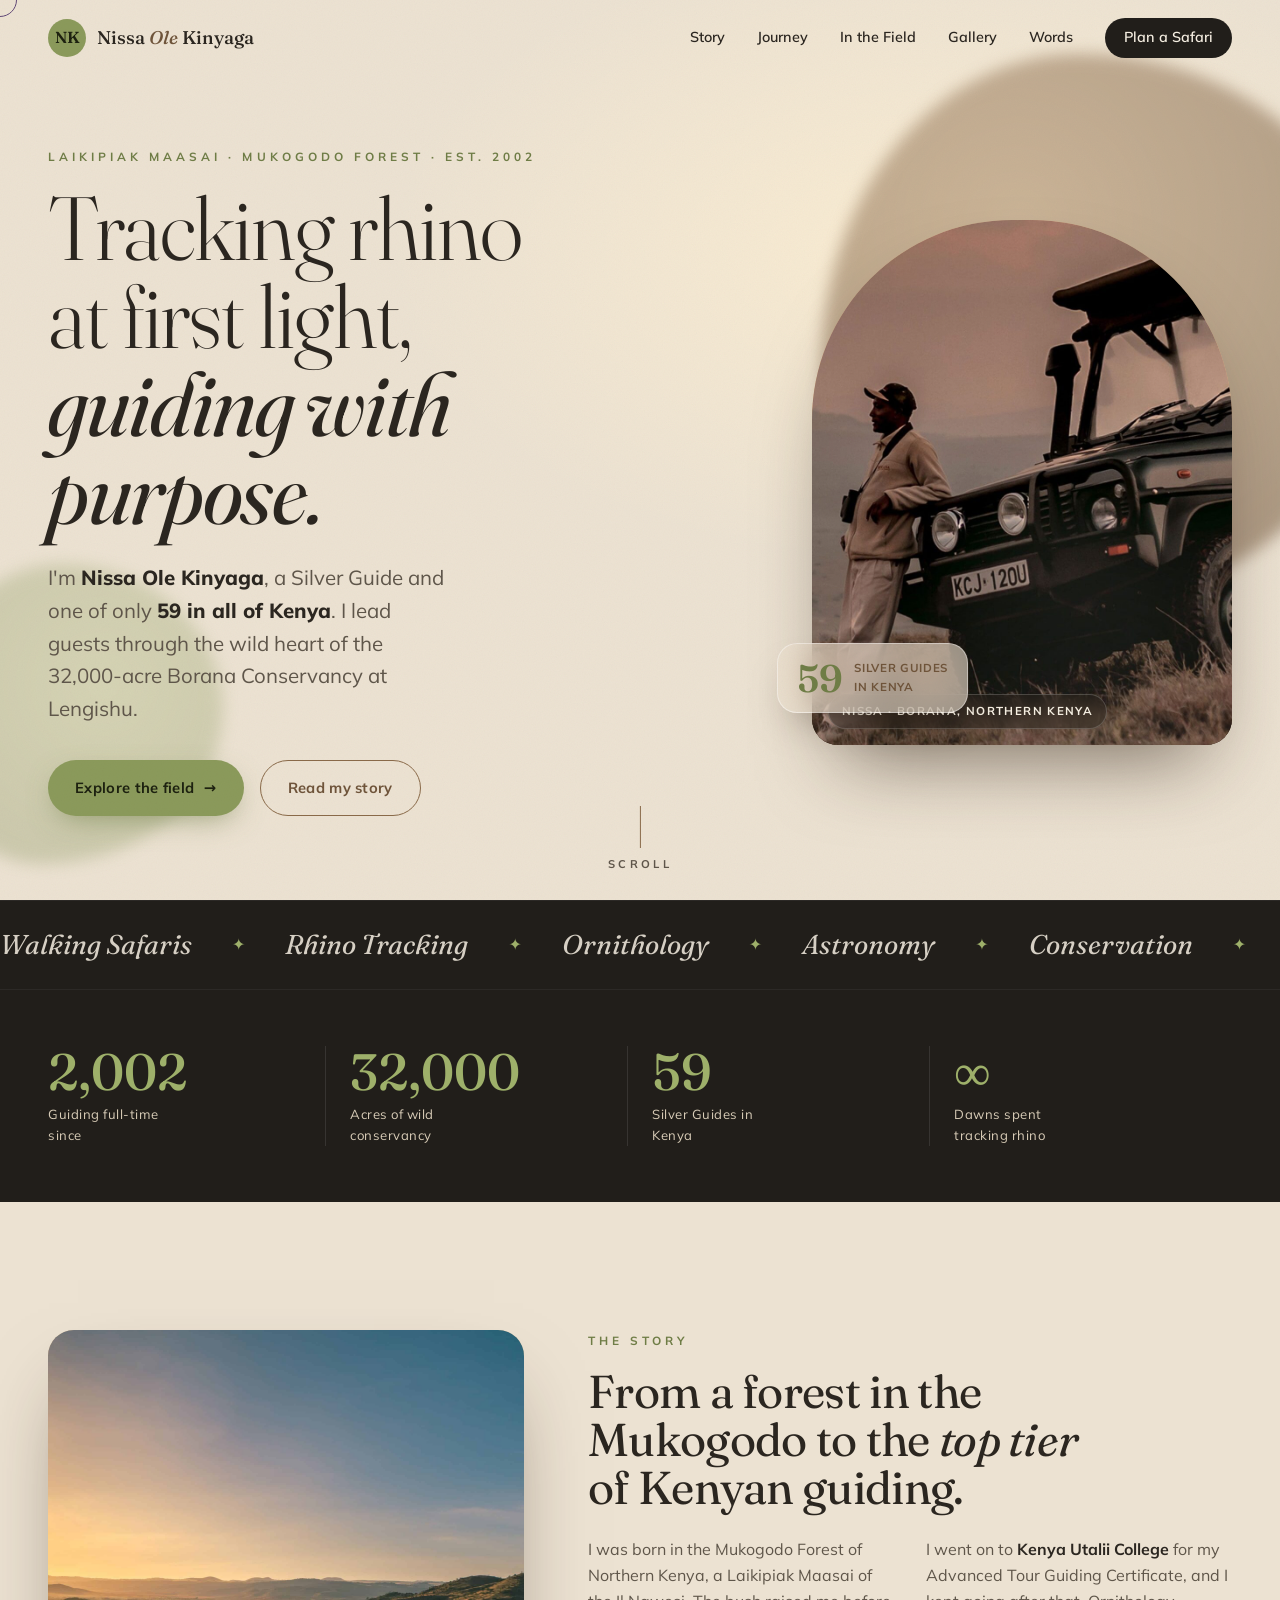
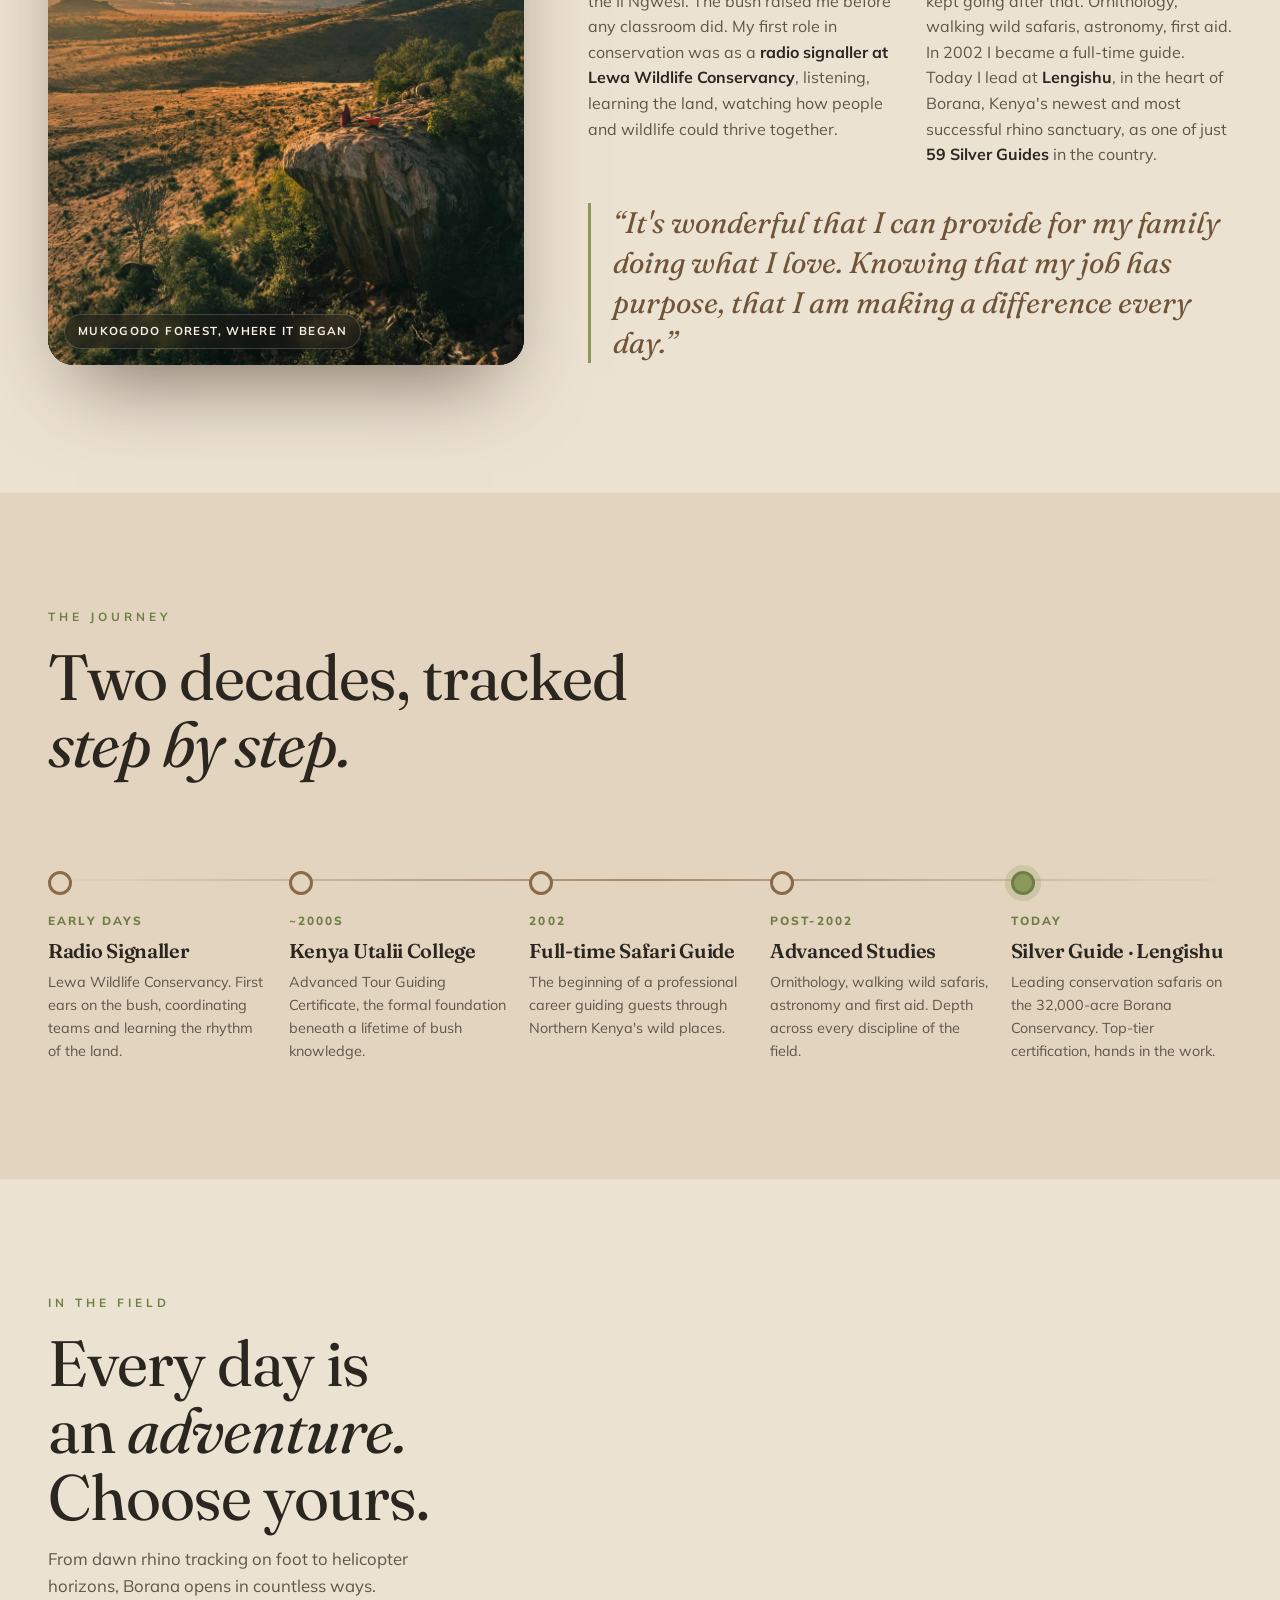
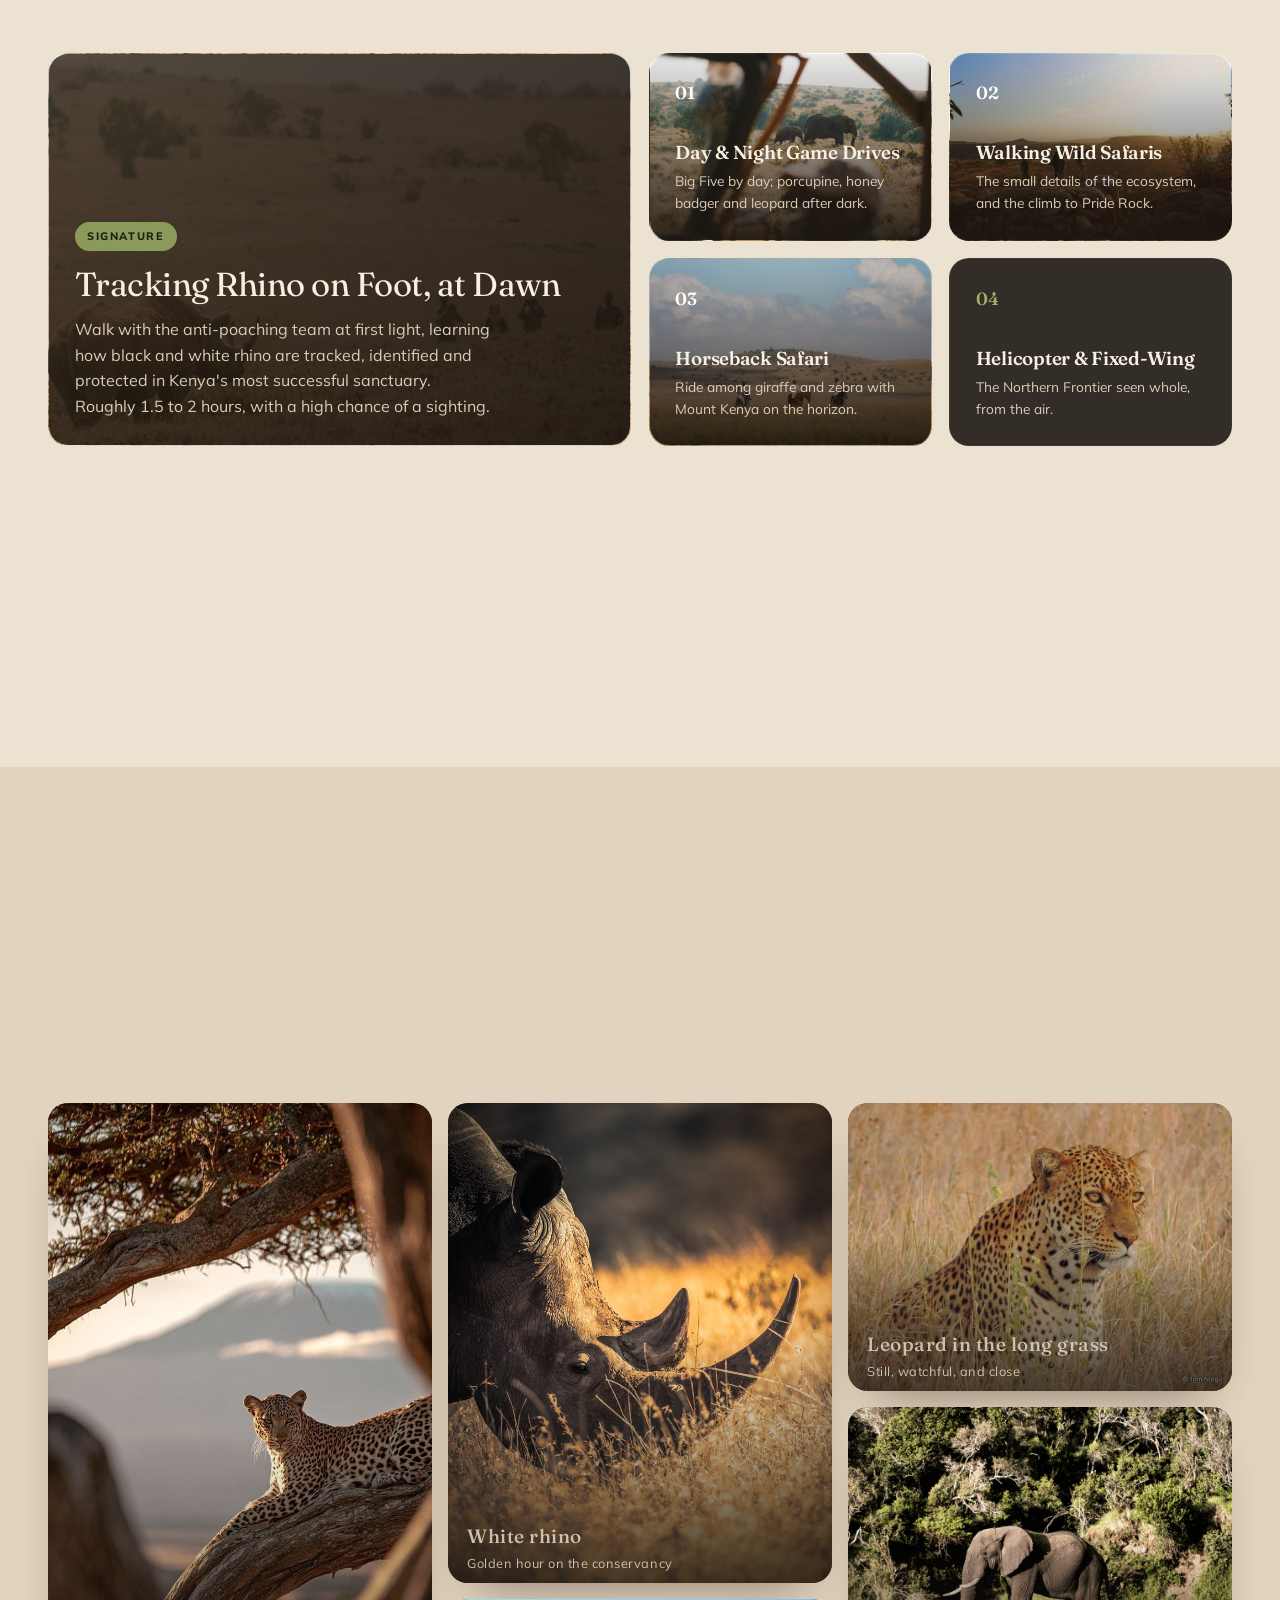
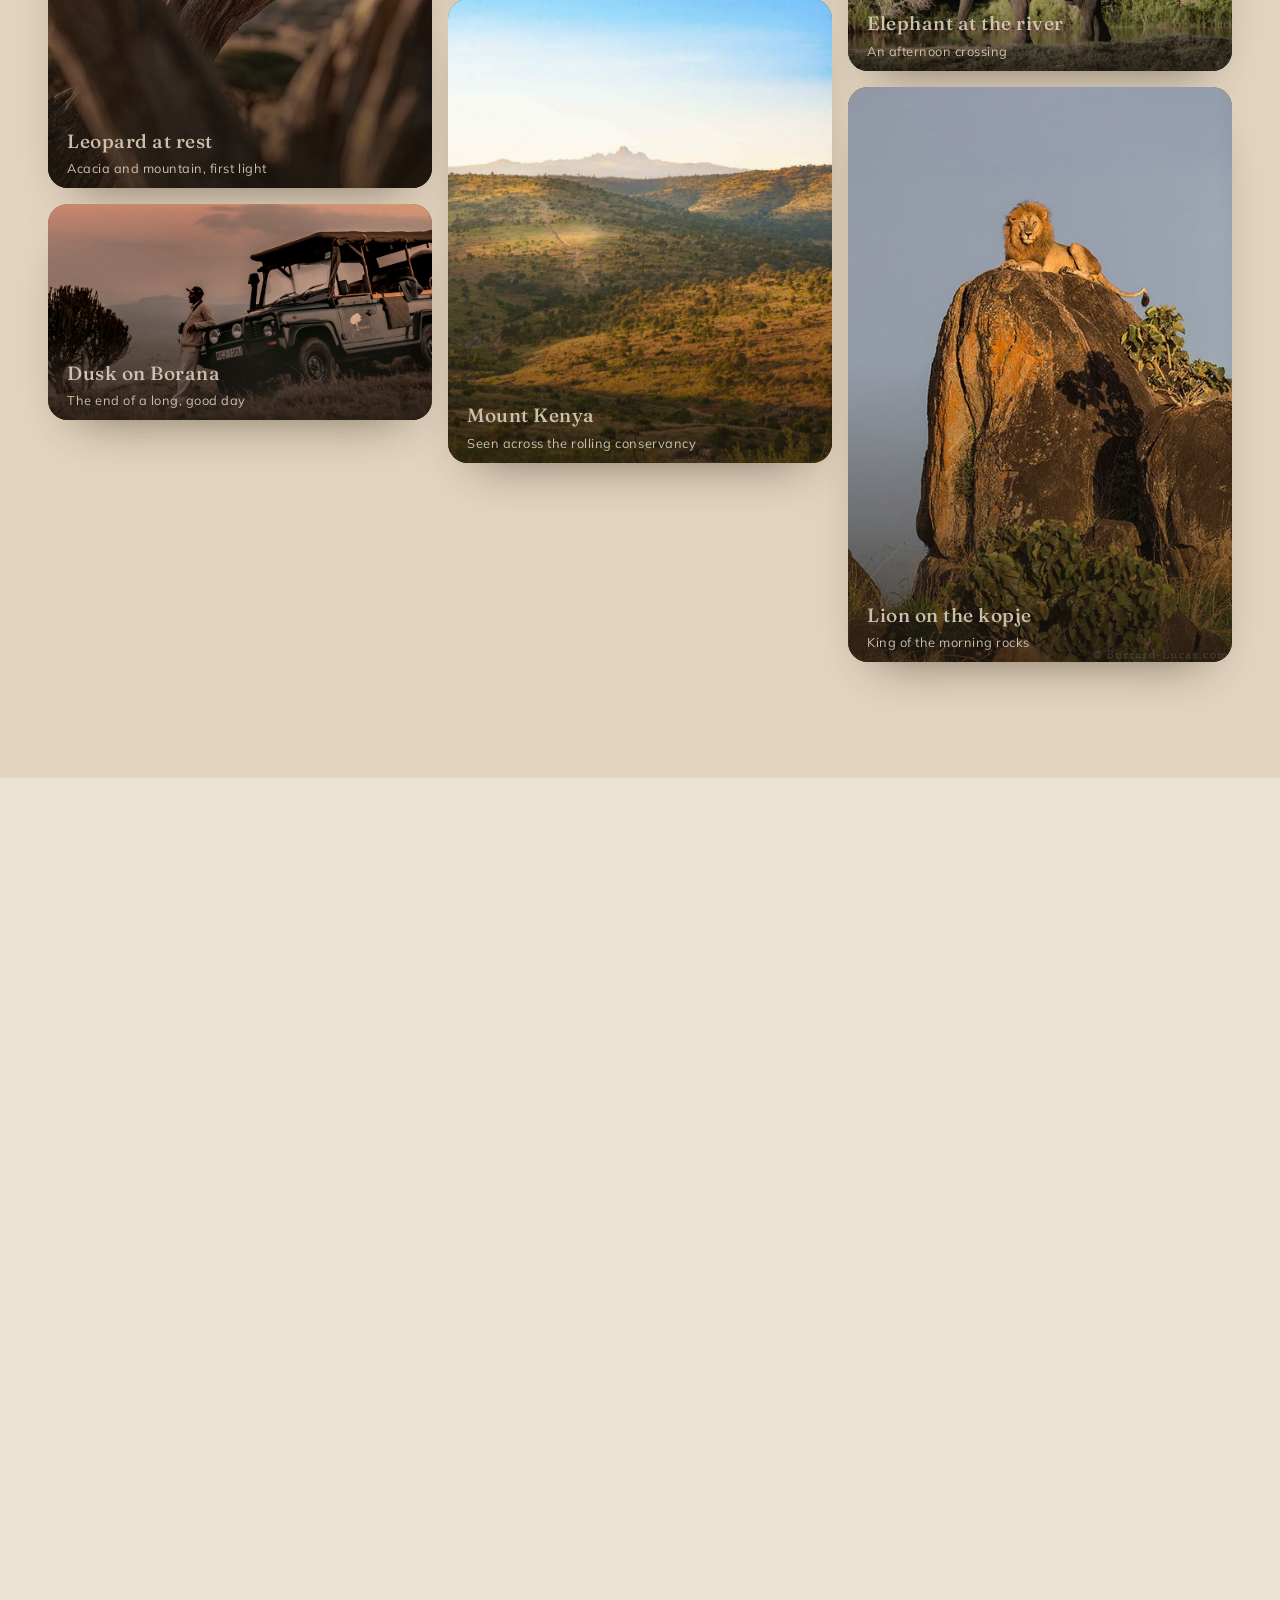
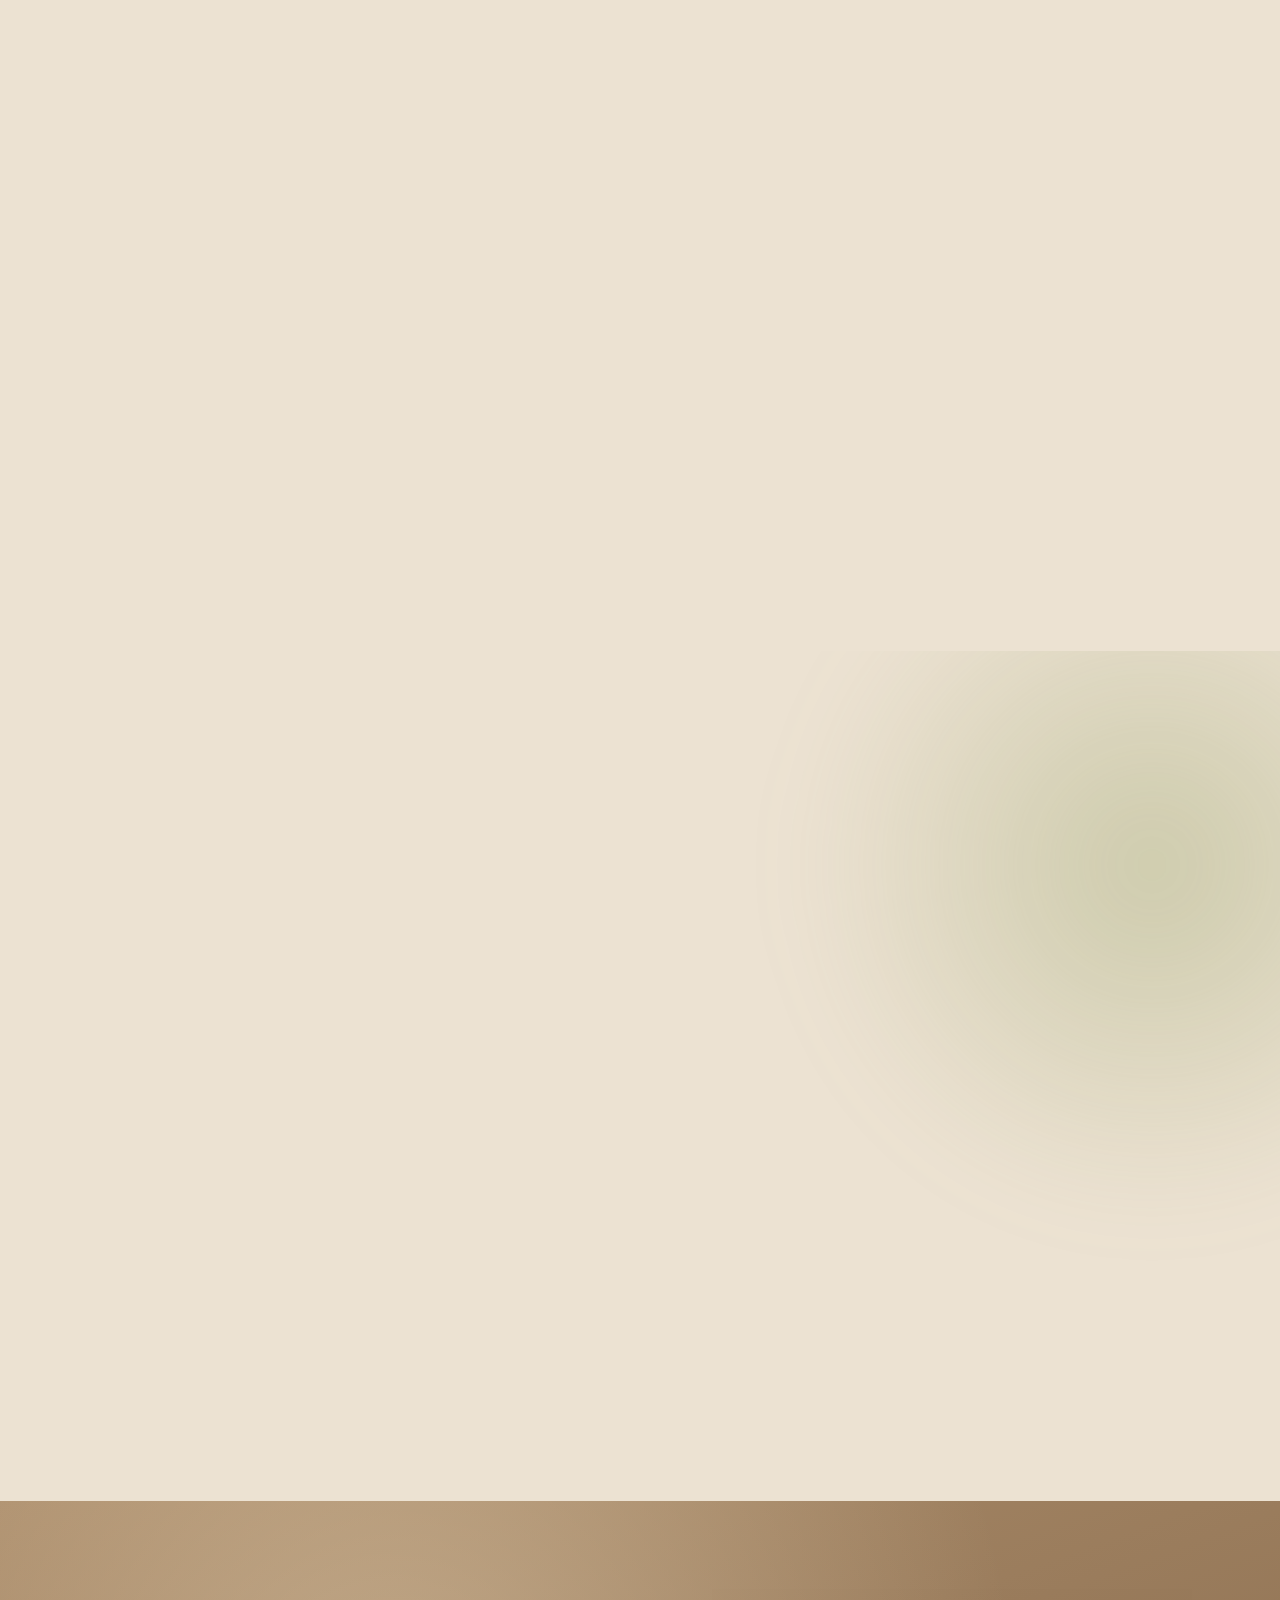
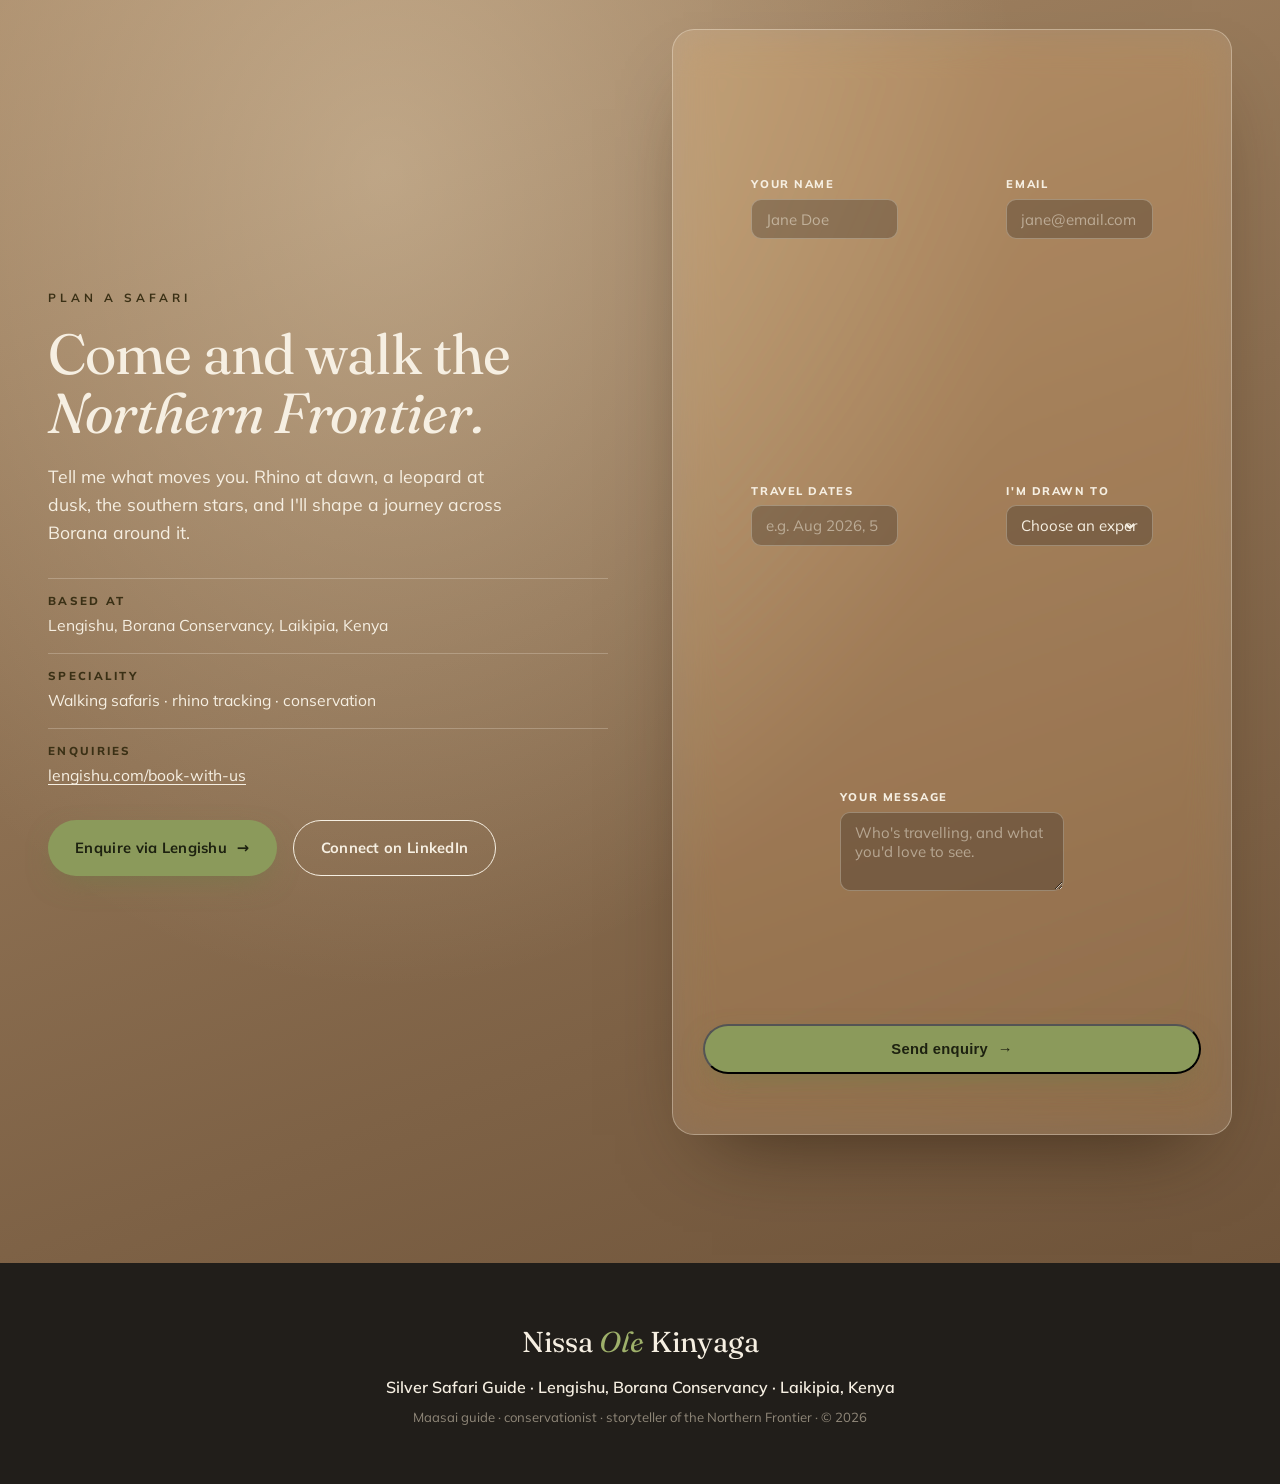
==== index.html @ 0a607fa2 "Nissa Ole Kinyaga portfolio: editorial single-page site Scandinavian-minimalist portfolio for Maasai" ====
<!DOCTYPE html>
<html lang="en">
<head>
<meta charset="UTF-8" />
<meta name="viewport" content="width=device-width, initial-scale=1.0" />
<title>Nissa Ole Kinyaga · Silver Safari Guide, Borana Conservancy</title>
<meta name="description" content="Nissa Ole Kinyaga is a Maasai Silver Guide, one of only 59 in Kenya, leading walking safaris, rhino tracking and conservation journeys across the 32,000-acre Borana Conservancy in Northern Kenya." />

<link rel="preconnect" href="https://fonts.googleapis.com" />
<link rel="preconnect" href="https://fonts.gstatic.com" crossorigin />
<link href="https://fonts.googleapis.com/css2?family=Fraunces:ital,opsz,wght@0,9..144,300..900;1,9..144,300..700&family=Mulish:ital,wght@0,300..900;1,300..700&display=swap" rel="stylesheet" />
<link rel="stylesheet" href="assets/styles.css?v=2" />
</head>
<body>

<!-- ░░ grain + atmosphere ░░ -->
<div class="grain" aria-hidden="true"></div>
<div class="cursor" aria-hidden="true"></div>

<!-- ░░ NAV ░░ -->
<header class="nav" id="nav">
  <a href="#top" class="nav__brand">
    <span class="nav__mark">NK</span>
    <span class="nav__name">Nissa <em>Ole</em> Kinyaga</span>
  </a>
  <nav class="nav__links">
    <a href="#story">Story</a>
    <a href="#journey">Journey</a>
    <a href="#field">In the Field</a>
    <a href="#gallery">Gallery</a>
    <a href="#words">Words</a>
    <a href="#contact" class="nav__cta">Plan a Safari</a>
  </nav>
  <button class="nav__burger" aria-label="Menu"><span></span><span></span></button>
</header>

<main id="top">

<!-- ░░ HERO ░░ -->
<section class="hero">
  <div class="hero__blob hero__blob--a" aria-hidden="true"></div>
  <div class="hero__blob hero__blob--b" aria-hidden="true"></div>
  <div class="hero__light" aria-hidden="true"></div>

  <div class="hero__inner">
    <p class="eyebrow reveal" data-d="0">Laikipiak Maasai · Mukogodo Forest · Est. 2002</p>
    <h1 class="hero__title">
      <span class="reveal" data-d="1">Tracking rhino</span>
      <span class="reveal" data-d="2">at first light,</span>
      <span class="reveal serif-italic" data-d="3">guiding with purpose.</span>
    </h1>
    <p class="hero__lede reveal" data-d="4">
      I'm <strong>Nissa Ole Kinyaga</strong>, a Silver Guide and one of only
      <strong>59 in all of Kenya</strong>. I lead guests through the wild heart of the
      32,000-acre Borana Conservancy at Lengishu.
    </p>
    <div class="hero__actions reveal" data-d="5">
      <a href="#field" class="btn btn--primary">Explore the field<span class="btn__arrow">→</span></a>
      <a href="#story" class="btn btn--ghost">Read my story</a>
    </div>
  </div>

  <figure class="hero__portrait reveal" data-d="3">
    <div class="frame" data-photo="images/nissa-portrait.jpg" data-caption="Nissa at dawn, Borana Conservancy">
      <!-- savanna fallback art -->
      <svg class="frame__art" viewBox="0 0 400 520" preserveAspectRatio="xMidYMid slice" aria-hidden="true">
        <defs>
          <linearGradient id="sky" x1="0" y1="0" x2="0" y2="1">
            <stop offset="0" stop-color="#e7c79b"/><stop offset=".55" stop-color="#c98f5e"/><stop offset="1" stop-color="#5b4633"/>
          </linearGradient>
          <radialGradient id="sun" cx="68%" cy="34%" r="22%">
            <stop offset="0" stop-color="#fff3dc"/><stop offset="1" stop-color="#fff3dc" stop-opacity="0"/>
          </radialGradient>
        </defs>
        <rect width="400" height="520" fill="url(#sky)"/>
        <circle cx="272" cy="176" r="120" fill="url(#sun)"/>
        <circle cx="272" cy="176" r="46" fill="#ffe9c4" opacity=".9"/>
        <g fill="#3c2e22" opacity=".92">
          <path d="M0 430 Q120 400 220 430 T400 430 V520 H0 Z"/>
          <path d="M70 432c-3-30-2-52 4-70-14 6-26 4-34-6 12 2 20-2 26-10-16-2-26-10-30-24 12 8 22 8 30 2-8-12-8-26 2-40 4 16 12 26 22 30-2-14 2-26 12-36 2 16 8 28 18 34 6-10 16-16 30-16-8 10-12 20-10 30 12-6 24-4 34 6-14 0-24 4-28 14 12 4 20 12 22 26-12-8-22-10-30-4 8 10 10 22 4 36-8-12-16-18-26-18 2 22 4 42 4 62z"/>
        </g>
      </svg>
      <span class="frame__cap">Nissa · Borana, Northern Kenya</span>
    </div>
    <div class="hero__badge">
      <span class="hero__badge-num">59</span>
      <span class="hero__badge-txt">Silver Guides<br/>in Kenya</span>
    </div>
  </figure>

  <a href="#story" class="hero__scroll" aria-label="Scroll">
    <span></span>Scroll
  </a>
</section>

<!-- ░░ MARQUEE ░░ -->
<div class="marquee" aria-hidden="true">
  <div class="marquee__track">
    <span>Walking Safaris</span><i>✦</i><span>Rhino Tracking</span><i>✦</i><span>Ornithology</span><i>✦</i>
    <span>Astronomy</span><i>✦</i><span>Conservation</span><i>✦</i><span>Big Five</span><i>✦</i>
    <span>Walking Safaris</span><i>✦</i><span>Rhino Tracking</span><i>✦</i><span>Ornithology</span><i>✦</i>
    <span>Astronomy</span><i>✦</i><span>Conservation</span><i>✦</i><span>Big Five</span><i>✦</i>
  </div>
</div>

<!-- ░░ STATS ░░ -->
<section class="stats">
  <div class="stat reveal"><span class="stat__n" data-count="2002">2002</span><span class="stat__l">Guiding full-time since</span></div>
  <div class="stat reveal"><span class="stat__n" data-count="32000">32,000</span><span class="stat__l">Acres of wild conservancy</span></div>
  <div class="stat reveal"><span class="stat__n" data-count="59">59</span><span class="stat__l">Silver Guides in Kenya</span></div>
  <div class="stat reveal"><span class="stat__n">∞</span><span class="stat__l">Dawns spent tracking rhino</span></div>
</section>

<!-- ░░ STORY ░░ -->
<section class="story" id="story">
  <div class="story__media reveal">
    <div class="frame frame--tall" data-photo="images/story-savanna.jpg" data-caption="The Northern Frontier from Pride Rock">
      <svg class="frame__art" viewBox="0 0 460 600" preserveAspectRatio="xMidYMid slice" aria-hidden="true">
        <defs><linearGradient id="sky2" x1="0" y1="0" x2="0" y2="1">
          <stop offset="0" stop-color="#d8b98c"/><stop offset=".6" stop-color="#9c6f47"/><stop offset="1" stop-color="#473322"/>
        </linearGradient></defs>
        <rect width="460" height="600" fill="url(#sky2)"/>
        <g opacity=".25" fill="#fff"><circle cx="80" cy="90" r="2"/><circle cx="150" cy="60" r="1.5"/><circle cx="360" cy="110" r="2"/><circle cx="300" cy="50" r="1.5"/><circle cx="410" cy="70" r="1.5"/></g>
        <path d="M0 470 Q160 430 280 470 T460 460 V600 H0Z" fill="#3a2c1d"/>
        <path d="M0 520 Q200 500 460 520 V600 H0Z" fill="#2b2016"/>
      </svg>
      <span class="frame__cap">Mukogodo Forest, where it began</span>
    </div>
  </div>

  <div class="story__body">
    <p class="eyebrow reveal">The Story</p>
    <h2 class="reveal">From a forest in the Mukogodo to the <span class="serif-italic">top tier</span> of Kenyan guiding.</h2>
    <div class="story__cols">
      <p class="reveal">
        I was born in the Mukogodo Forest of Northern Kenya, a Laikipiak Maasai of the Il Ngwesi.
        The bush raised me before any classroom did. My first role in conservation was as a
        <strong>radio signaller at Lewa Wildlife Conservancy</strong>, listening, learning the land,
        watching how people and wildlife could thrive together.
      </p>
      <p class="reveal">
        I went on to <strong>Kenya Utalii College</strong> for my Advanced Tour Guiding Certificate, and I kept
        going after that. Ornithology, walking wild safaris, astronomy, first aid. In 2002 I became a full-time guide.
        Today I lead at <strong>Lengishu</strong>, in the heart of Borana, Kenya's newest and most successful
        rhino sanctuary, as one of just <strong>59 Silver Guides</strong> in the country.
      </p>
    </div>
    <blockquote class="pull reveal">
      “It's wonderful that I can provide for my family doing what I love. Knowing that my job has purpose,
      that I am making a difference every day.”
    </blockquote>
  </div>
</section>

<!-- ░░ JOURNEY / TIMELINE ░░ -->
<section class="journey" id="journey">
  <div class="journey__head">
    <p class="eyebrow reveal">The Journey</p>
    <h2 class="reveal">Two decades, tracked <span class="serif-italic">step by step.</span></h2>
  </div>
  <ol class="timeline">
    <li class="tl reveal">
      <span class="tl__yr">Early days</span>
      <h3>Radio Signaller</h3>
      <p>Lewa Wildlife Conservancy. First ears on the bush, coordinating teams and learning the rhythm of the land.</p>
    </li>
    <li class="tl reveal">
      <span class="tl__yr">~2000s</span>
      <h3>Kenya Utalii College</h3>
      <p>Advanced Tour Guiding Certificate, the formal foundation beneath a lifetime of bush knowledge.</p>
    </li>
    <li class="tl reveal">
      <span class="tl__yr">2002</span>
      <h3>Full-time Safari Guide</h3>
      <p>The beginning of a professional career guiding guests through Northern Kenya's wild places.</p>
    </li>
    <li class="tl reveal">
      <span class="tl__yr">Post-2002</span>
      <h3>Advanced Studies</h3>
      <p>Ornithology, walking wild safaris, astronomy and first aid. Depth across every discipline of the field.</p>
    </li>
    <li class="tl reveal tl--now">
      <span class="tl__yr">Today</span>
      <h3>Silver Guide · Lengishu</h3>
      <p>Leading conservation safaris on the 32,000-acre Borana Conservancy. Top-tier certification, hands in the work.</p>
    </li>
  </ol>
</section>

<!-- ░░ IN THE FIELD ░░ -->
<section class="field" id="field">
  <div class="field__head">
    <p class="eyebrow reveal">In the Field</p>
    <h2 class="reveal">Every day is an <span class="serif-italic">adventure.</span> Choose yours.</h2>
    <p class="field__sub reveal">From dawn rhino tracking on foot to helicopter horizons, Borana opens in countless ways.</p>
  </div>

  <div class="field__grid">
    <article class="card card--feature card--photo reveal" style="background-image:url('images/field-rhino-wild.jpg')">
      <span class="card__tag">Signature</span>
      <h3>Tracking Rhino on Foot, at Dawn</h3>
      <p>Walk with the anti-poaching team at first light, learning how black and white rhino are tracked,
        identified and protected in Kenya's most successful sanctuary. Roughly 1.5 to 2 hours, with a high chance of a sighting.</p>
    </article>

    <article class="card card--photo reveal" style="background-image:url('images/field-gamedrive.jpg')"><span class="card__num">01</span><h3>Day &amp; Night Game Drives</h3><p>Big Five by day; porcupine, honey badger and leopard after dark.</p></article>
    <article class="card card--photo reveal" style="background-image:url('images/field-walk.jpg')"><span class="card__num">02</span><h3>Walking Wild Safaris</h3><p>The small details of the ecosystem, and the climb to Pride Rock.</p></article>
    <article class="card card--photo reveal" style="background-image:url('images/field-horse.jpg')"><span class="card__num">03</span><h3>Horseback Safari</h3><p>Ride among giraffe and zebra with Mount Kenya on the horizon.</p></article>
    <article class="card reveal"><span class="card__num">04</span><h3>Helicopter &amp; Fixed-Wing</h3><p>The Northern Frontier seen whole, from the air.</p></article>
    <article class="card card--photo reveal" style="background-image:url('images/field-bike.jpg')"><span class="card__num">05</span><h3>Mountain &amp; E-Biking</h3><p>Through hills, valleys and herds of zebra.</p></article>
    <article class="card reveal"><span class="card__num">06</span><h3>High-Altitude Trout Fishing</h3><p>Still mountain lakes, far above the plains.</p></article>
    <article class="card reveal"><span class="card__num">07</span><h3>Quad &amp; Sand Rivers</h3><p>Adventure rides through Borana's seasonal sand rivers.</p></article>
    <article class="card card--photo reveal" style="background-image:url('images/field-rhino.jpg')"><span class="card__num">08</span><h3>Anti-Poaching Patrol</h3><p>Join the rangers on their evening deployment.</p></article>
  </div>
</section>

<!-- ░░ GALLERY ░░ -->
<section class="gallery" id="gallery">
  <div class="gallery__head">
    <p class="eyebrow reveal">Through the Lens</p>
    <h2 class="reveal">The animals I'll <span class="serif-italic">always</span> stop for.</h2>
    <p class="gallery__sub reveal">A few favourite frames from the field across Northern Kenya. Tap any image to see it full size.</p>
  </div>

  <div class="gallery__grid">
    <figure class="shot reveal" data-full="images/gallery-1.jpg">
      <img src="images/gallery-1.jpg" alt="Leopard resting on an acacia branch with the mountain beyond" loading="lazy" />
      <figcaption><span>Leopard at rest</span>Acacia and mountain, first light</figcaption>
    </figure>
    <figure class="shot reveal" data-full="images/gallery-8-nissa-dusk.jpg">
      <img src="images/gallery-8-nissa-dusk.jpg" alt="Nissa beside the Lengishu safari vehicle at dusk" loading="lazy" />
      <figcaption><span>Dusk on Borana</span>The end of a long, good day</figcaption>
    </figure>
    <figure class="shot reveal" data-full="images/gallery-5.jpg">
      <img src="images/gallery-5.jpg" alt="White rhino grazing in golden grass at sunset" loading="lazy" />
      <figcaption><span>White rhino</span>Golden hour on the conservancy</figcaption>
    </figure>
    <figure class="shot reveal" data-full="images/gallery-6-mtkenya.jpg">
      <img src="images/gallery-6-mtkenya.jpg" alt="View across the conservancy toward Mount Kenya" loading="lazy" />
      <figcaption><span>Mount Kenya</span>Seen across the rolling conservancy</figcaption>
    </figure>
    <figure class="shot reveal" data-full="images/gallery-3.jpg">
      <img src="images/gallery-3.jpg" alt="Leopard sitting in long golden grass" loading="lazy" />
      <figcaption><span>Leopard in the long grass</span>Still, watchful, and close</figcaption>
    </figure>
    <figure class="shot reveal" data-full="images/gallery-7-elephant.png">
      <img src="images/gallery-7-elephant.png" alt="Elephant walking beside the river" loading="lazy" />
      <figcaption><span>Elephant at the river</span>An afternoon crossing</figcaption>
    </figure>
    <figure class="shot reveal" data-full="images/gallery-2.jpg">
      <img src="images/gallery-2.jpg" alt="Male lion resting on a rocky kopje at golden hour" loading="lazy" />
      <figcaption><span>Lion on the kopje</span>King of the morning rocks</figcaption>
    </figure>
  </div>
</section>

<!-- ░░ EXPERTISE / CERTS ░░ -->
<section class="certs">
  <div class="certs__head reveal">
    <p class="eyebrow">Credentials</p>
    <h2>Trained across every <span class="serif-italic">discipline</span> of the bush.</h2>
  </div>
  <ul class="certs__list">
    <li class="reveal"><span>✦</span>Silver Guide, Kenya's highest guiding level</li>
    <li class="reveal"><span>✦</span>Advanced Tour Guiding, Kenya Utalii College</li>
    <li class="reveal"><span>✦</span>Advanced Ornithology</li>
    <li class="reveal"><span>✦</span>Walking Wild Safaris</li>
    <li class="reveal"><span>✦</span>Astronomy of the Southern Skies</li>
    <li class="reveal"><span>✦</span>Wilderness First Aid</li>
  </ul>
  <div class="certs__fav reveal">
    <p class="eyebrow">Favourites in the field</p>
    <p class="certs__favtxt">Leopards &amp; wild dogs. The animals I'll always stop the vehicle for.</p>
  </div>
</section>

<!-- ░░ WORDS / TESTIMONIALS ░░ -->
<section class="words" id="words">
  <div class="words__head">
    <p class="eyebrow reveal">In Their Words</p>
    <h2 class="reveal">What guests carry <span class="serif-italic">home.</span></h2>
  </div>
  <div class="words__grid">
    <figure class="quote reveal">
      <p>“Nissa grew up in the community neighbouring Borana and knows the area like the back of his hand. Tracking rhino at first light with him was the most profound thing we have ever done on safari.”</p>
      <figcaption><strong>Lengishu Guests</strong><span>Borana Conservancy</span></figcaption>
    </figure>
    <figure class="quote quote--accent reveal">
      <p>“He educates you out in the field, showing endangered species and how their habitats are preserved. You leave understanding conservation, not just having watched it.”</p>
      <figcaption><strong>Conservation Safari Review</strong><span>Northern Kenya</span></figcaption>
    </figure>
    <figure class="quote reveal">
      <p>“A Silver Guide is rare for a reason. Nissa's calm, his eye for a leopard, his stories under the stars. This is guiding at world-class level.”</p>
      <figcaption><strong>Luxury Safari Journal</strong><span>East Africa</span></figcaption>
    </figure>
  </div>
</section>

<!-- ░░ CONSERVATION / PHILOSOPHY ░░ -->
<section class="creed" id="creed">
  <div class="creed__blob" aria-hidden="true"></div>
  <div class="creed__inner">
    <p class="eyebrow reveal">Conservation Philosophy</p>
    <blockquote class="creed__quote reveal">
      “Always be honest, help others, travel sustainably, and share the importance of conservation
      with younger generations as much as possible. And visit Northern Kenya;
      <span class="serif-italic">it is paradise</span>, one of the most exciting and adventurous parts of Africa.”
    </blockquote>
    <p class="creed__by reveal">Nissa Ole Kinyaga</p>
    <div class="creed__pillars">
      <div class="reveal"><h4>Numbers that grow naturally</h4><p>Wildlife thriving on its own terms, the truest measure of success.</p></div>
      <div class="reveal"><h4>Revenue that returns home</h4><p>Tourism that supports local communities and livelihoods.</p></div>
      <div class="reveal"><h4>Knowledge passed on</h4><p>Teaching the next generation to carry the land forward.</p></div>
    </div>
  </div>
</section>

<!-- ░░ CONTACT ░░ -->
<section class="contact" id="contact">
  <div class="contact__inner">
    <div class="contact__intro">
      <p class="eyebrow reveal">Plan a Safari</p>
      <h2 class="reveal">Come and walk the <span class="serif-italic">Northern Frontier.</span></h2>
      <p class="contact__lede reveal">Tell me what moves you. Rhino at dawn, a leopard at dusk, the southern stars,
        and I'll shape a journey across Borana around it.</p>
      <ul class="contact__details reveal">
        <li><span>Based at</span>Lengishu, Borana Conservancy, Laikipia, Kenya</li>
        <li><span>Speciality</span>Walking safaris · rhino tracking · conservation</li>
        <li><span>Enquiries</span><a href="https://www.lengishu.com/book-with-us/" target="_blank" rel="noopener">lengishu.com/book-with-us</a></li>
      </ul>
      <div class="contact__actions reveal">
        <a href="https://www.lengishu.com/book-with-us/" target="_blank" rel="noopener" class="btn btn--primary">Enquire via Lengishu<span class="btn__arrow">→</span></a>
        <a href="https://www.linkedin.com/" target="_blank" rel="noopener" class="btn btn--ghost">Connect on LinkedIn</a>
      </div>
    </div>

    <form class="cform reveal" id="cform" novalidate>
      <div class="cform__row">
        <label class="field">
          <span>Your name</span>
          <input type="text" name="name" required autocomplete="name" placeholder="Jane Doe" />
        </label>
        <label class="field">
          <span>Email</span>
          <input type="email" name="email" required autocomplete="email" placeholder="jane@email.com" />
        </label>
      </div>
      <div class="cform__row">
        <label class="field">
          <span>Travel dates</span>
          <input type="text" name="dates" autocomplete="off" placeholder="e.g. Aug 2026, 5 nights" />
        </label>
        <label class="field">
          <span>I'm drawn to</span>
          <select name="interest">
            <option value="">Choose an experience</option>
            <option>Tracking rhino on foot</option>
            <option>Walking wild safaris</option>
            <option>Game drives &amp; big cats</option>
            <option>Horseback safari</option>
            <option>Astronomy &amp; the night sky</option>
            <option>A bit of everything</option>
          </select>
        </label>
      </div>
      <label class="field">
        <span>Your message</span>
        <textarea name="message" rows="3" required placeholder="Who's travelling, and what you'd love to see."></textarea>
      </label>
      <button type="submit" class="btn btn--primary cform__submit">Send enquiry<span class="btn__arrow">→</span></button>
      <p class="cform__note" id="cformNote" role="status" aria-live="polite"></p>
    </form>
  </div>
</section>

</main>

<footer class="foot">
  <div class="foot__brand">Nissa <em>Ole</em> Kinyaga</div>
  <p class="foot__line">Silver Safari Guide · Lengishu, Borana Conservancy · Laikipia, Kenya</p>
  <p class="foot__fine">Maasai guide · conservationist · storyteller of the Northern Frontier · © <span id="yr"></span></p>
</footer>

<!-- lightbox -->
<div class="lightbox" id="lightbox" aria-hidden="true">
  <button class="lightbox__close" aria-label="Close">×</button>
  <button class="lightbox__nav lightbox__nav--prev" aria-label="Previous photo">‹</button>
  <figure class="lightbox__stage">
    <img class="lightbox__img" src="" alt="" />
    <figcaption class="lightbox__cap"></figcaption>
  </figure>
  <button class="lightbox__nav lightbox__nav--next" aria-label="Next photo">›</button>
  <span class="lightbox__count"></span>
</div>

<script src="assets/script.js?v=2"></script>
</body>
</html>
---- assets/styles.css ----
/* ════════════════════════════════════════════════
   NISSA OLE KINYAGA — Silver Safari Guide
   Palette 60-30-10:
   60  warm beige + charcoal grey backgrounds
   30  soft brown containers
   10  sage green accents
   ════════════════════════════════════════════════ */

:root{
  /* 60% — grounds */
  --beige:        #ece2d2;
  --beige-deep:   #e2d4bf;
  --char:         #211e1a;
  --char-soft:    #2a2620;
  --char-card:    #322d26;

  /* 30% — soft brown containers */
  --brown:        #8a6a49;
  --brown-deep:   #6f543a;
  --brown-soft:   #a98a68;
  --brown-pale:   #cdb494;

  /* 10% — sage accent */
  --sage:         #8b9a5b;
  --sage-bright:  #9eb06a;
  --sage-deep:    #6f7d46;

  --ink:          #2b2620;
  --ink-soft:     #5f564a;
  --cream:        #f6efe2;
  --cream-dim:    #d9cdb8;

  --serif: "Fraunces", Georgia, serif;
  --sans:  "Mulish", system-ui, sans-serif;

  --ease: cubic-bezier(.22,.61,.36,1);
  --maxw: 1280px;
}

*{margin:0;padding:0;box-sizing:border-box}
html{scroll-behavior:smooth}
body{
  font-family:var(--sans);
  background:var(--beige);
  color:var(--ink);
  -webkit-font-smoothing:antialiased;
  overflow-x:hidden;
  line-height:1.6;
}
img{display:block;max-width:100%}
section{position:relative}
.serif-italic{font-family:var(--serif);font-style:italic;font-weight:400}

/* ── grain + cursor ── */
.grain{
  position:fixed;inset:0;z-index:9000;pointer-events:none;opacity:.05;
  background-image:url("data:image/svg+xml,%3Csvg xmlns='http://www.w3.org/2000/svg' width='160' height='160'%3E%3Cfilter id='n'%3E%3CfeTurbulence type='fractalNoise' baseFrequency='.85' numOctaves='3'/%3E%3C/filter%3E%3Crect width='100%25' height='100%25' filter='url(%23n)'/%3E%3C/svg%3E");
  mix-blend-mode:multiply;
}
.cursor{
  position:fixed;top:0;left:0;width:34px;height:34px;border-radius:50%;
  border:1.5px solid var(--sage);z-index:9999;pointer-events:none;
  transform:translate(-50%,-50%);transition:width .25s,height .25s,background .25s,border-color .25s;
  mix-blend-mode:difference;
}
.cursor.is-hot{width:56px;height:56px;background:var(--sage);border-color:transparent}
@media(hover:none){.cursor{display:none}}

/* ── eyebrow / buttons ── */
.eyebrow{
  font-size:.74rem;letter-spacing:.34em;text-transform:uppercase;font-weight:700;
  color:var(--sage-deep);margin-bottom:1.1rem;
}
.btn{
  display:inline-flex;align-items:center;gap:.6rem;
  font-weight:700;font-size:.92rem;letter-spacing:.02em;
  padding:.95rem 1.7rem;border-radius:100px;text-decoration:none;
  transition:transform .4s var(--ease),background .4s,color .4s,box-shadow .4s;
}
.btn__arrow{transition:transform .4s var(--ease)}
.btn:hover .btn__arrow{transform:translateX(5px)}
.btn--primary{background:var(--sage);color:#1d2110;box-shadow:0 10px 30px -10px rgba(110,125,70,.7)}
.btn--primary:hover{background:var(--sage-bright);transform:translateY(-3px)}
.btn--ghost{border:1.5px solid var(--brown);color:var(--brown-deep)}
.btn--ghost:hover{background:var(--brown);color:var(--cream);transform:translateY(-3px)}

h1,h2,h3,h4{font-family:var(--serif);font-weight:500;line-height:1.04;letter-spacing:-.015em}
h2{font-size:clamp(2.1rem,5vw,4rem);font-weight:400}

/* ── reveal ── */
.reveal{opacity:0;transform:translateY(28px);transition:opacity 1s var(--ease),transform 1s var(--ease)}
.reveal.in{opacity:1;transform:none}

/* ════════ NAV ════════ */
.nav{
  position:fixed;top:0;left:0;right:0;z-index:1000;
  display:flex;align-items:center;justify-content:space-between;
  padding:1.1rem clamp(1.2rem,4vw,3rem);
  transition:background .5s,backdrop-filter .5s,padding .5s,box-shadow .5s;
}
.nav.shrink{
  background:rgba(236,226,210,.72);backdrop-filter:blur(18px) saturate(140%);
  padding:.7rem clamp(1.2rem,4vw,3rem);
  box-shadow:0 1px 0 rgba(138,106,73,.18);
}
.nav__brand{display:flex;align-items:center;gap:.7rem;text-decoration:none;color:var(--ink)}
.nav__mark{
  display:grid;place-items:center;width:38px;height:38px;border-radius:50%;
  background:var(--sage);color:#1d2110;font-family:var(--serif);font-weight:600;font-size:1rem;
}
.nav__name{font-family:var(--serif);font-size:1.15rem;font-weight:500}
.nav__name em{font-style:italic;color:var(--brown-deep)}
.nav__links{display:flex;align-items:center;gap:2rem}
.nav__links a{text-decoration:none;color:var(--ink);font-weight:600;font-size:.9rem;position:relative}
.nav__links a:not(.nav__cta)::after{
  content:"";position:absolute;left:0;bottom:-5px;width:0;height:2px;background:var(--sage);transition:width .35s var(--ease)
}
.nav__links a:not(.nav__cta):hover::after{width:100%}
.nav__cta{background:var(--char);color:var(--cream)!important;padding:.55rem 1.2rem;border-radius:100px;transition:background .35s}
.nav__cta:hover{background:var(--sage);color:#1d2110!important}
.nav__burger{display:none;flex-direction:column;gap:6px;background:none;border:0;cursor:pointer}
.nav__burger span{width:26px;height:2px;background:var(--ink);transition:.3s}

/* ════════ HERO ════════ */
.hero{
  min-height:100vh;display:grid;align-items:center;
  grid-template-columns:1.1fr .9fr;gap:3rem;
  max-width:var(--maxw);margin:0 auto;
  padding:8rem clamp(1.2rem,4vw,3rem) 4rem;
  position:relative;
}
.hero__inner{position:relative;z-index:3}
.hero__title{
  font-size:clamp(2.7rem,7vw,5.6rem);font-weight:300;line-height:.98;margin:.4rem 0 1.6rem;
}
.hero__title span{display:block}
.hero__lede{font-size:clamp(1.05rem,1.6vw,1.28rem);max-width:34ch;color:var(--ink-soft);margin-bottom:2.2rem}
.hero__lede strong{color:var(--ink);font-weight:800}
.hero__actions{display:flex;gap:1rem;flex-wrap:wrap}

/* organic light + blobs */
.hero__blob{position:absolute;border-radius:46% 54% 60% 40%/55% 48% 52% 45%;filter:blur(8px);z-index:1;opacity:.55}
.hero__blob--a{width:min(46vw,560px);aspect-ratio:1;right:-8%;top:6%;
  background:radial-gradient(circle at 35% 30%,var(--brown-soft),var(--brown-deep));
  animation:morph 16s var(--ease) infinite}
.hero__blob--b{width:min(26vw,300px);aspect-ratio:1;left:-6%;bottom:4%;
  background:radial-gradient(circle at 60% 40%,var(--sage-bright),var(--sage-deep));opacity:.28;
  animation:morph 20s var(--ease) infinite reverse}
@keyframes morph{
  0%,100%{border-radius:46% 54% 60% 40%/55% 48% 52% 45%;transform:rotate(0)}
  50%{border-radius:60% 40% 42% 58%/45% 58% 42% 55%;transform:rotate(12deg) scale(1.05)}
}
.hero__light{
  position:absolute;inset:0;z-index:0;pointer-events:none;
  background:radial-gradient(60% 50% at 72% 28%,rgba(255,240,210,.7),transparent 70%);
}

/* portrait frame */
.hero__portrait{position:relative;z-index:3;justify-self:end}
.frame{
  position:relative;width:min(38vw,420px);aspect-ratio:4/5;border-radius:200px 200px 26px 26px;
  overflow:hidden;box-shadow:0 40px 80px -30px rgba(45,30,18,.6),inset 0 0 0 1px rgba(255,255,255,.12);
}
.frame--tall{aspect-ratio:3/4;border-radius:26px;width:100%}
.frame__art{position:absolute;inset:0;width:100%;height:100%}
.frame__photo{position:absolute;inset:0;width:100%;height:100%;object-fit:cover;object-position:center;z-index:2}
.hero__portrait .frame__photo{object-position:28% center}
.frame__cap{
  position:absolute;left:1rem;bottom:1rem;z-index:3;
  font-size:.72rem;letter-spacing:.12em;text-transform:uppercase;font-weight:700;color:var(--cream);
  background:rgba(33,30,26,.42);backdrop-filter:blur(8px);padding:.45rem .8rem;border-radius:100px;
  border:1px solid rgba(255,255,255,.18);
}
.hero__badge{
  position:absolute;left:-2.2rem;bottom:2rem;z-index:5;
  display:flex;align-items:center;gap:.7rem;
  background:rgba(236,226,210,.6);backdrop-filter:blur(16px) saturate(150%);
  border:1px solid rgba(255,255,255,.4);border-radius:20px;padding:.9rem 1.2rem;
  box-shadow:0 20px 40px -20px rgba(45,30,18,.5);
}
.hero__badge-num{font-family:var(--serif);font-size:2.4rem;font-weight:600;color:var(--sage-deep);line-height:1}
.hero__badge-txt{font-size:.72rem;font-weight:700;letter-spacing:.06em;text-transform:uppercase;color:var(--brown-deep)}
.hero__scroll{
  position:absolute;left:50%;bottom:1.6rem;transform:translateX(-50%);z-index:4;
  display:flex;flex-direction:column;align-items:center;gap:.5rem;
  text-decoration:none;color:var(--ink-soft);font-size:.7rem;letter-spacing:.3em;text-transform:uppercase;font-weight:700;
}
.hero__scroll span{width:1px;height:42px;background:var(--brown);position:relative;overflow:hidden}
.hero__scroll span::after{content:"";position:absolute;top:-100%;left:0;width:100%;height:100%;background:var(--sage);animation:scrolldot 2s var(--ease) infinite}
@keyframes scrolldot{0%{top:-100%}60%,100%{top:100%}}

/* ════════ MARQUEE ════════ */
.marquee{background:var(--char);overflow:hidden;padding:1.4rem 0;border-block:1px solid rgba(255,255,255,.05)}
.marquee__track{display:flex;gap:2.5rem;width:max-content;animation:slide 32s linear infinite;align-items:center}
.marquee__track span{font-family:var(--serif);font-style:italic;font-size:1.7rem;color:var(--cream);white-space:nowrap;opacity:.85}
.marquee__track i{color:var(--sage-bright);font-size:1rem;font-style:normal}
@keyframes slide{to{transform:translateX(-50%)}}

/* ════════ STATS ════════ */
.stats{
  background:var(--char);color:var(--cream);
  display:grid;grid-template-columns:repeat(4,1fr);
  max-width:var(--maxw);margin:0 auto;
}
.stats{padding:3.5rem clamp(1.2rem,4vw,3rem);gap:1.5rem;border-radius:0}
.stat{display:flex;flex-direction:column;gap:.4rem;padding-right:1.5rem;border-right:1px solid rgba(255,255,255,.1)}
.stat:last-child{border-right:0}
.stat__n{font-family:var(--serif);font-size:clamp(2.4rem,4vw,3.6rem);font-weight:500;color:var(--sage-bright);line-height:1}
.stat__l{font-size:.82rem;color:var(--cream-dim);letter-spacing:.04em;max-width:18ch}

/* ════════ STORY ════════ */
.story{
  max-width:var(--maxw);margin:0 auto;
  display:grid;grid-template-columns:.85fr 1.15fr;gap:clamp(2rem,5vw,5rem);align-items:center;
  padding:clamp(5rem,10vw,9rem) clamp(1.2rem,4vw,3rem);
}
.story__body h2{font-size:clamp(1.9rem,3.6vw,3.1rem);margin:.6rem 0 1.6rem;max-width:18ch}
.story__cols{columns:2;column-gap:2rem;margin-bottom:2rem}
.story__cols p{margin-bottom:1rem;color:var(--ink-soft)}
.story__cols strong{color:var(--ink)}
@media(max-width:560px){.story__cols{columns:1}}
.pull{
  font-family:var(--serif);font-style:italic;font-size:clamp(1.3rem,2.4vw,1.85rem);
  line-height:1.35;color:var(--brown-deep);
  border-left:3px solid var(--sage);padding-left:1.4rem;
}

/* ════════ JOURNEY ════════ */
.journey{background:var(--beige-deep);padding:clamp(5rem,9vw,8rem) clamp(1.2rem,4vw,3rem)}
.journey__head{max-width:var(--maxw);margin:0 auto 3.5rem}
.journey__head h2{max-width:16ch}
.timeline{
  list-style:none;max-width:var(--maxw);margin:0 auto;
  display:grid;grid-template-columns:repeat(5,1fr);gap:1.2rem;position:relative;
}
.timeline::before{content:"";position:absolute;top:46px;left:0;right:0;height:2px;background:linear-gradient(90deg,transparent,var(--brown-soft),transparent)}
.tl{position:relative;padding-top:74px}
.tl::before{content:"";position:absolute;top:38px;left:0;width:18px;height:18px;border-radius:50%;background:var(--beige-deep);border:3px solid var(--brown);transition:.4s}
.tl--now::before{background:var(--sage);border-color:var(--sage-deep);box-shadow:0 0 0 6px rgba(139,154,91,.25)}
.tl__yr{font-size:.74rem;letter-spacing:.18em;text-transform:uppercase;font-weight:800;color:var(--sage-deep)}
.tl h3{font-size:1.25rem;margin:.5rem 0 .6rem;font-weight:600}
.tl p{font-size:.9rem;color:var(--ink-soft)}

/* ════════ FIELD ════════ */
.field{max-width:var(--maxw);margin:0 auto;padding:clamp(5rem,9vw,8rem) clamp(1.2rem,4vw,3rem)}
.field__head{max-width:40ch;margin-bottom:3rem}
.field__head h2{margin:.5rem 0 1rem}
.field__sub{color:var(--ink-soft);font-size:1.05rem}
.field__grid{display:grid;grid-template-columns:repeat(4,1fr);gap:1.1rem}
.card{
  background:var(--char-card);color:var(--cream);border-radius:20px;padding:1.6rem;
  position:relative;overflow:hidden;min-height:188px;display:flex;flex-direction:column;justify-content:flex-end;
  transition:transform .5s var(--ease),box-shadow .5s;
  border:1px solid rgba(255,255,255,.05);
}
.card::after{content:"";position:absolute;inset:0;background:radial-gradient(circle at 80% 0,rgba(139,154,91,.18),transparent 60%);opacity:0;transition:opacity .5s}
.card:hover{transform:translateY(-6px);box-shadow:0 30px 50px -25px rgba(20,14,8,.7)}
.card:hover::after{opacity:1}
.card__num{font-family:var(--serif);font-size:1.1rem;color:var(--sage-bright);font-weight:600;margin-bottom:auto}
.card h3{font-size:1.18rem;font-weight:600;margin-bottom:.45rem}
.card p{font-size:.86rem;color:var(--cream-dim)}
.card--feature{
  grid-column:span 2;grid-row:span 2;min-height:auto;justify-content:flex-start;
  background:linear-gradient(150deg,var(--brown-deep),var(--char-card) 75%);
}
.card--feature h3{font-size:clamp(1.5rem,2.6vw,2.1rem);font-family:var(--serif);font-weight:400;margin:1rem 0 1rem}
.card--feature p{font-size:1rem;max-width:42ch}

/* photo cards: real imagery with a calm wash for legibility */
.card--photo{background-size:cover;background-position:center;justify-content:flex-end}
.card--photo::before{content:"";position:absolute;inset:0;
  background:linear-gradient(to top,rgba(28,22,16,.92),rgba(28,22,16,.4) 55%,rgba(28,22,16,.08));z-index:0}
.card--photo > *{position:relative;z-index:1}
.card--photo .card__num{color:#fff}
.card--feature.card--photo::before{background:linear-gradient(150deg,rgba(54,40,26,.82),rgba(24,18,12,.92))}
.card__tag{align-self:flex-start;background:var(--sage);color:#1d2110;font-size:.68rem;font-weight:800;letter-spacing:.14em;text-transform:uppercase;padding:.35rem .8rem;border-radius:100px}
.card__icon{width:64px;height:40px;color:var(--sage-bright);margin-top:1.6rem;opacity:.9}

/* ════════ GALLERY ════════ */
.gallery{background:var(--beige-deep);padding:clamp(5rem,9vw,8rem) clamp(1.2rem,4vw,3rem)}
.gallery__head{max-width:var(--maxw);margin:0 auto 3rem}
.gallery__head h2{margin:.5rem 0 1rem}
.gallery__sub{color:var(--ink-soft);font-size:1.05rem;max-width:44ch}
.gallery__grid{
  max-width:var(--maxw);margin:0 auto;
  column-count:3;column-gap:1rem;
}
.shot{
  position:relative;overflow:hidden;border-radius:20px;margin:0 0 1rem;cursor:pointer;
  break-inside:avoid;display:block;
  box-shadow:0 24px 48px -28px rgba(45,30,18,.6);background:var(--brown-deep);
}
.shot img{width:100%;height:auto;display:block;transition:transform 1.1s var(--ease),filter .6s}
.shot:hover img{transform:scale(1.06)}
.shot::after{content:"";position:absolute;inset:0;
  background:linear-gradient(to top,rgba(28,22,16,.78),transparent 52%);opacity:.9;transition:opacity .5s}
.shot figcaption{
  position:absolute;left:1.2rem;right:1.2rem;bottom:1.1rem;z-index:2;color:var(--cream);
  transform:translateY(8px);opacity:.92;transition:transform .5s var(--ease),opacity .5s;
}
.shot figcaption span{
  display:block;font-family:var(--serif);font-size:1.2rem;font-weight:500;margin-bottom:.1rem;
}
.shot figcaption{font-size:.8rem;letter-spacing:.04em;color:var(--cream-dim)}
.shot:hover figcaption{transform:none;opacity:1}
.shot::before{content:"⤢";position:absolute;top:.9rem;right:1rem;z-index:2;
  width:34px;height:34px;display:grid;place-items:center;border-radius:50%;
  background:rgba(236,226,210,.32);backdrop-filter:blur(8px);color:var(--cream);
  font-size:1rem;opacity:0;transform:scale(.8);transition:.4s var(--ease)}
.shot:hover::before{opacity:1;transform:none}
@media(max-width:760px){ .gallery__grid{column-count:2} }
@media(max-width:460px){ .gallery__grid{column-count:1} }

/* lightbox */
.lightbox{
  position:fixed;inset:0;z-index:10000;display:flex;align-items:center;justify-content:center;
  background:rgba(24,19,14,.92);backdrop-filter:blur(10px);padding:4vw;
  opacity:0;visibility:hidden;transition:opacity .4s,visibility .4s;
}
.lightbox.open{opacity:1;visibility:visible}
.lightbox__stage{margin:0;display:flex;flex-direction:column;align-items:center;gap:.9rem;max-width:92vw}
.lightbox__img{max-width:min(92vw,1100px);max-height:80vh;border-radius:14px;
  box-shadow:0 40px 90px -30px rgba(0,0,0,.8);transform:scale(.96);transition:transform .45s var(--ease)}
.lightbox.open .lightbox__img{transform:none}
.lightbox__cap{color:var(--cream-dim);font-size:.9rem;letter-spacing:.03em;text-align:center}
.lightbox__cap strong{font-family:var(--serif);font-weight:500;color:var(--cream);font-size:1.05rem;margin-right:.4rem}
.lightbox__close{
  position:absolute;top:1.2rem;right:1.4rem;width:48px;height:48px;border-radius:50%;border:0;cursor:pointer;
  background:rgba(236,226,210,.16);color:var(--cream);font-size:1.8rem;line-height:1;z-index:2;
  backdrop-filter:blur(8px);transition:background .3s}
.lightbox__close:hover{background:var(--sage);color:#1d2110}
.lightbox__nav{
  position:absolute;top:50%;transform:translateY(-50%);z-index:2;
  width:56px;height:56px;border-radius:50%;border:0;cursor:pointer;
  background:rgba(236,226,210,.14);color:var(--cream);font-size:2.2rem;line-height:1;
  display:grid;place-items:center;backdrop-filter:blur(8px);transition:background .3s,transform .3s}
.lightbox__nav:hover{background:var(--sage);color:#1d2110}
.lightbox__nav--prev{left:max(1rem,3vw)}
.lightbox__nav--next{right:max(1rem,3vw)}
.lightbox__count{position:absolute;bottom:1.4rem;left:50%;transform:translateX(-50%);
  color:var(--cream-dim);font-size:.78rem;letter-spacing:.18em;font-weight:700}
@media(max-width:560px){
  .lightbox__nav{width:44px;height:44px;font-size:1.7rem}
  .lightbox__img{max-height:72vh}
}

/* ════════ CERTS ════════ */
.certs{
  background:var(--beige);color:var(--ink);
  display:grid;grid-template-columns:1fr;gap:clamp(1.5rem,4vw,2.5rem);
  padding:clamp(5rem,9vw,8rem) clamp(1.2rem,4vw,3rem);
  max-width:var(--maxw);margin:0 auto;align-items:start;
}
.certs__head h2{margin-top:.6rem}
.certs__list{list-style:none;display:grid;gap:.2rem;grid-template-columns:1fr 1fr}
.certs__list li{display:flex;gap:.9rem;align-items:center;padding:1.1rem 0;border-bottom:1px solid rgba(138,106,73,.22);font-size:1.05rem;font-weight:500}
.certs__list span{color:var(--sage-deep)}
.certs__fav{background:var(--brown-deep);color:var(--cream);border-radius:24px;padding:2.2rem;margin-top:1rem}
.certs__fav .eyebrow{color:var(--sage-bright)}
.certs__favtxt{font-family:var(--serif);font-style:italic;font-size:clamp(1.3rem,2.4vw,1.9rem);color:var(--cream);margin-top:.5rem}
/* ════════ WORDS ════════ */
.words{padding:clamp(5rem,9vw,8rem) clamp(1.2rem,4vw,3rem);max-width:var(--maxw);margin:0 auto}
.words__head{margin-bottom:3rem}
.words__head h2{margin-top:.5rem}
.words__grid{display:grid;grid-template-columns:repeat(3,1fr);gap:1.4rem}
.quote{
  background:var(--brown-pale);border-radius:24px;padding:2rem;position:relative;
  border:1px solid rgba(138,106,73,.25);
}
.quote::before{content:"\201C";position:absolute;top:.2rem;left:1.2rem;font-family:var(--serif);font-size:5rem;color:var(--brown);opacity:.32}
.quote p{font-size:1.04rem;line-height:1.5;color:var(--ink);position:relative;z-index:1;padding-top:1.6rem}
.quote figcaption{margin-top:1.4rem;display:flex;flex-direction:column}
.quote figcaption strong{font-family:var(--serif);font-size:1.05rem;font-weight:600}
.quote figcaption span{font-size:.82rem;color:var(--ink-soft);letter-spacing:.06em}
.quote--accent{background:var(--sage);border-color:var(--sage-deep)}
.quote--accent::before{color:var(--sage-deep);opacity:.5}
.quote--accent p{color:#1f2410}

/* ════════ CREED ════════ */
.creed{color:var(--cream);overflow:hidden;
  padding:clamp(5.5rem,11vw,10rem) clamp(1.2rem,4vw,3rem);
  background:linear-gradient(rgba(28,23,17,.86),rgba(28,23,17,.92)),url("../images/creed-sundowner.jpg");
  background-size:cover;background-position:center;background-attachment:fixed}
.creed__blob{position:absolute;width:60vw;aspect-ratio:1;right:-20%;top:-20%;
  background:radial-gradient(circle,rgba(139,154,91,.32),transparent 65%);filter:blur(40px)}
@media(max-width:720px){.creed{background-attachment:scroll}}
.creed__inner{max-width:920px;margin:0 auto;text-align:center;position:relative;z-index:2}
.creed__quote{
  font-family:var(--serif);font-weight:300;font-size:clamp(1.6rem,3.6vw,3rem);line-height:1.28;margin:1rem 0 1.4rem;
}
.creed__by{color:var(--sage-bright);font-weight:700;letter-spacing:.08em;margin-bottom:3.5rem}
.creed__pillars{display:grid;grid-template-columns:repeat(3,1fr);gap:2rem;text-align:left}
.creed__pillars h4{font-size:1.15rem;color:var(--sage-bright);margin-bottom:.5rem;font-weight:600}
.creed__pillars p{font-size:.92rem;color:var(--cream-dim)}

/* ════════ CONTACT ════════ */
.contact{
  background:linear-gradient(160deg,var(--brown-soft),var(--brown-deep));
  padding:clamp(5rem,10vw,9rem) clamp(1.2rem,4vw,3rem);position:relative;overflow:hidden;
}
.contact::before{content:"";position:absolute;inset:0;background:radial-gradient(50% 60% at 30% 20%,rgba(255,240,210,.35),transparent)}
.contact__inner{max-width:var(--maxw);margin:0 auto;position:relative;z-index:2;
  display:grid;grid-template-columns:1fr 1fr;gap:clamp(2rem,5vw,4.5rem);align-items:start}
.contact__inner h2{color:var(--cream);font-size:clamp(2.1rem,4.4vw,3.6rem);margin:.5rem 0 1.2rem}
.contact .eyebrow{color:#3a3015}
.contact__intro{align-self:center}
.contact__lede{color:var(--cream);max-width:42ch;margin:0 0 2rem;font-size:1.1rem;opacity:.94}
.contact__details{list-style:none;display:grid;gap:.9rem;margin-bottom:2rem}
.contact__details li{display:flex;flex-direction:column;color:var(--cream);font-size:.98rem;
  border-top:1px solid rgba(246,239,226,.25);padding-top:.8rem}
.contact__details span{font-size:.72rem;letter-spacing:.2em;text-transform:uppercase;font-weight:800;color:#3a3015;margin-bottom:.2rem}
.contact__details a{color:var(--cream);text-decoration:underline;text-underline-offset:3px}
.contact__actions{display:flex;gap:1rem;flex-wrap:wrap}
.contact .btn--ghost{border-color:var(--cream);color:var(--cream)}
.contact .btn--ghost:hover{background:var(--cream);color:var(--brown-deep)}

/* contact form (glass card) */
.cform{
  background:rgba(246,239,226,.14);backdrop-filter:blur(20px) saturate(140%);
  border:1px solid rgba(246,239,226,.35);border-radius:22px;
  padding:clamp(1.3rem,2.4vw,1.9rem);
  display:flex;flex-direction:column;gap:.8rem;align-self:center;
  box-shadow:0 40px 80px -40px rgba(40,25,12,.7);
}
.cform__row{display:grid;grid-template-columns:1fr 1fr;gap:.8rem}
.field{display:flex;flex-direction:column;gap:.3rem}
.field > span{font-size:.7rem;letter-spacing:.14em;text-transform:uppercase;font-weight:800;color:var(--cream)}
.field input,.field select,.field textarea{
  font-family:var(--sans);font-size:.94rem;color:var(--cream);
  background:rgba(33,30,26,.28);border:1px solid rgba(246,239,226,.3);border-radius:10px;
  padding:.62rem .85rem;transition:border-color .3s,background .3s,box-shadow .3s;width:100%;resize:vertical;
}
.field textarea{min-height:74px}
.field select{appearance:none;cursor:pointer;
  background-image:url("data:image/svg+xml,%3Csvg xmlns='http://www.w3.org/2000/svg' width='14' height='14' fill='none' stroke='%23f6efe2' stroke-width='2'%3E%3Cpath d='M3 5l4 4 4-4'/%3E%3C/svg%3E");
  background-repeat:no-repeat;background-position:right .9rem center}
.field select option{color:#211e1a}
.field input::placeholder,.field textarea::placeholder{color:rgba(246,239,226,.5)}
.field input:focus,.field select:focus,.field textarea:focus{
  outline:none;border-color:var(--sage-bright);background:rgba(33,30,26,.4);
  box-shadow:0 0 0 3px rgba(158,176,106,.25)}
.field.invalid input,.field.invalid textarea,.field.invalid select{border-color:#c97a5e;box-shadow:0 0 0 3px rgba(201,122,94,.22)}
.cform__submit{justify-content:center;margin-top:.3rem}
.cform__submit:disabled{opacity:.65;cursor:wait}
.cform__note{font-size:.9rem;color:var(--cream);min-height:1.2em;text-align:center;font-weight:600}
.cform__note.ok{color:#0f1c06;background:var(--sage-bright);border-radius:100px;padding:.55rem 1rem}
.cform__note.err{color:#fff;background:rgba(178,74,52,.6);border-radius:100px;padding:.55rem 1rem}
@media(max-width:880px){
  .contact__inner{grid-template-columns:1fr}
}
@media(max-width:480px){
  .cform__row{grid-template-columns:1fr}
}

/* ════════ FOOTER ════════ */
.foot{background:var(--char);color:var(--cream-dim);text-align:center;padding:3.5rem 1.5rem}
.foot__brand{font-family:var(--serif);font-size:1.8rem;color:var(--cream);margin-bottom:.6rem}
.foot__brand em{font-style:italic;color:var(--sage-bright)}
.foot__line{font-weight:600;color:var(--cream);margin-bottom:.4rem}
.foot__fine{font-size:.82rem;opacity:.6}

/* ════════ RESPONSIVE ════════ */
@media(max-width:980px){
  .hero{grid-template-columns:1fr;gap:2.5rem}
  .hero__portrait{justify-self:start;order:-1}
  .frame{width:min(70vw,360px)}
  .stats{grid-template-columns:repeat(2,1fr);gap:2rem}
  .stat:nth-child(2){border-right:0}
  .story{grid-template-columns:1fr}
  .timeline{grid-template-columns:1fr;gap:0}
  .timeline::before{display:none}
  .tl{padding-top:0;padding-left:32px;padding-bottom:2rem}
  .tl::before{top:4px;left:0}
  .tl::after{content:"";position:absolute;top:4px;left:8px;width:2px;height:100%;background:var(--brown-soft);z-index:-1}
  .field__grid{grid-template-columns:repeat(2,1fr)}
  .card--feature{grid-column:span 2;grid-row:auto}
  .words__grid{grid-template-columns:1fr}
  .creed__pillars{grid-template-columns:1fr}
}
@media(max-width:720px){
  .nav__links{display:none}
  .nav__burger{display:flex}
  .certs__list{grid-template-columns:1fr}
}
@media(max-width:520px){
  .field__grid{grid-template-columns:1fr}
  .card--feature{grid-column:auto}
  .hero__badge{left:0}
}
@media(prefers-reduced-motion:reduce){
  *{animation:none!important;scroll-behavior:auto}
  .reveal{opacity:1;transform:none}
}
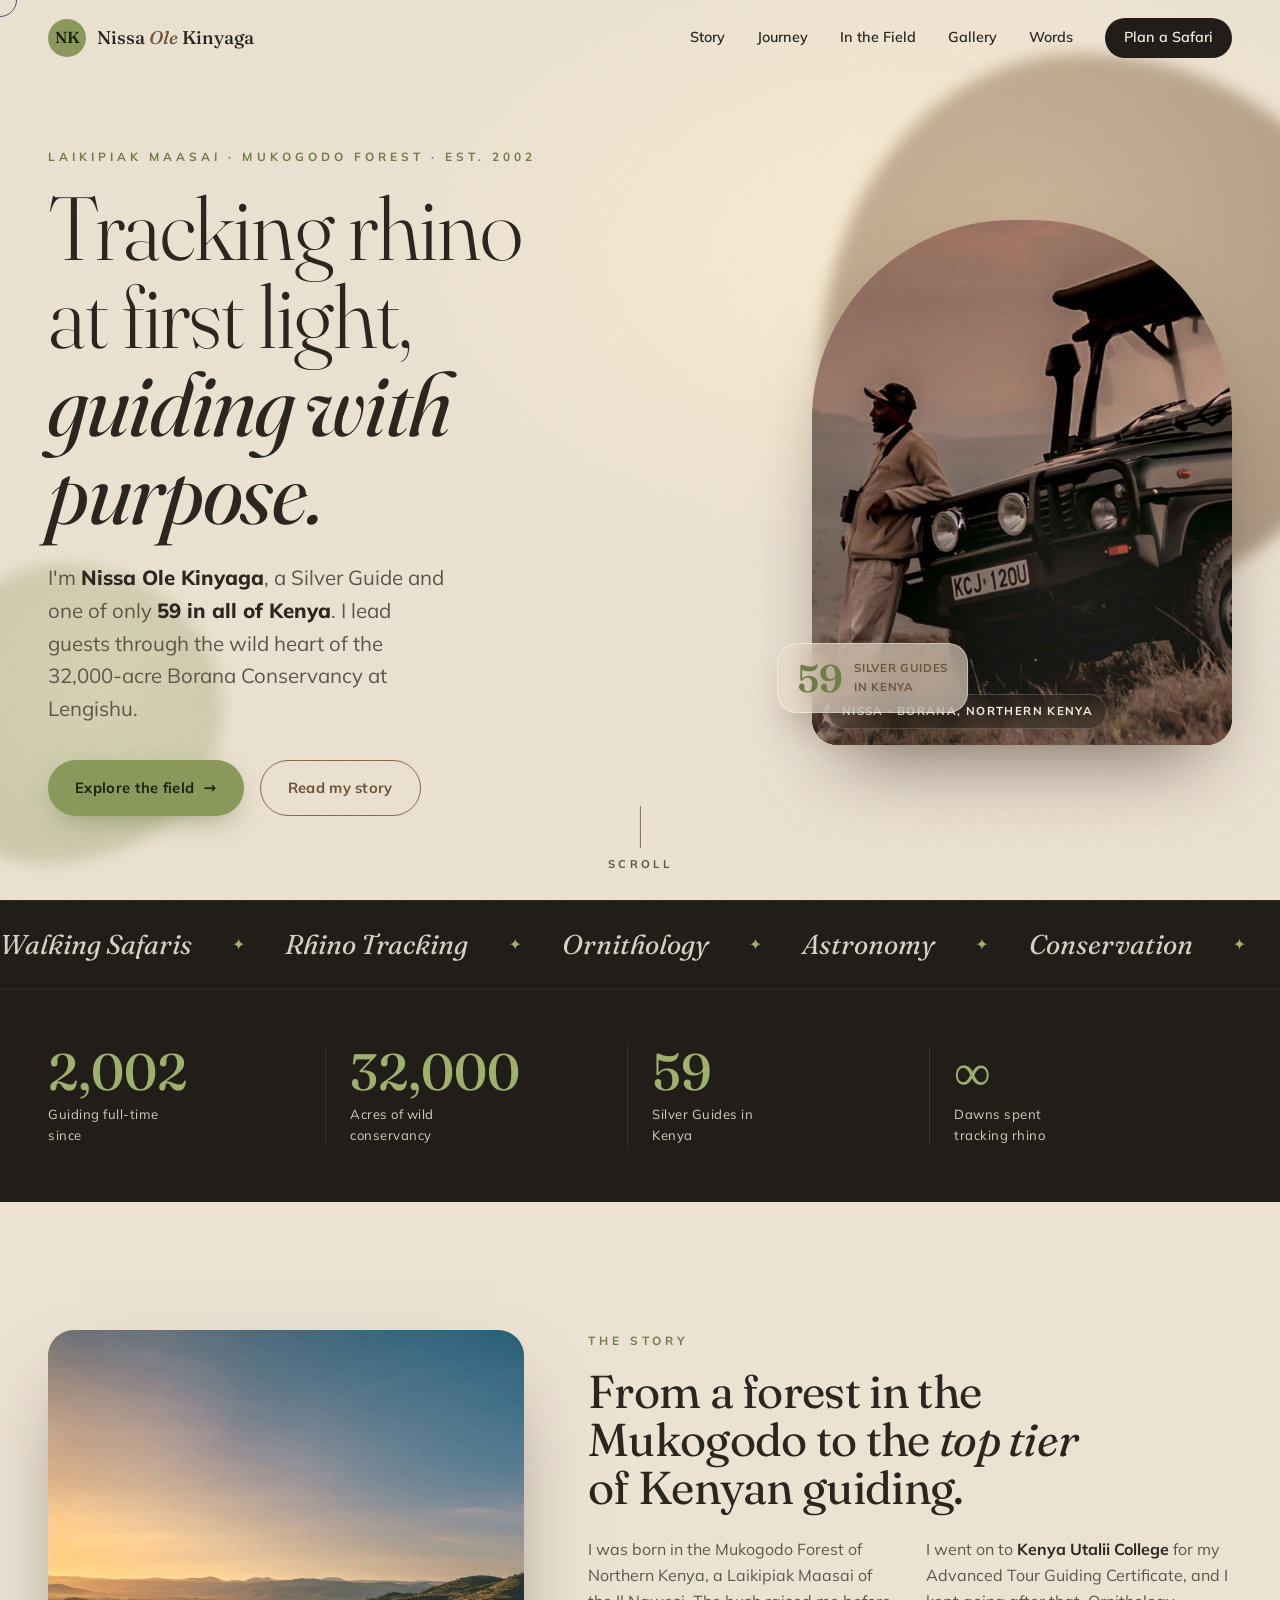
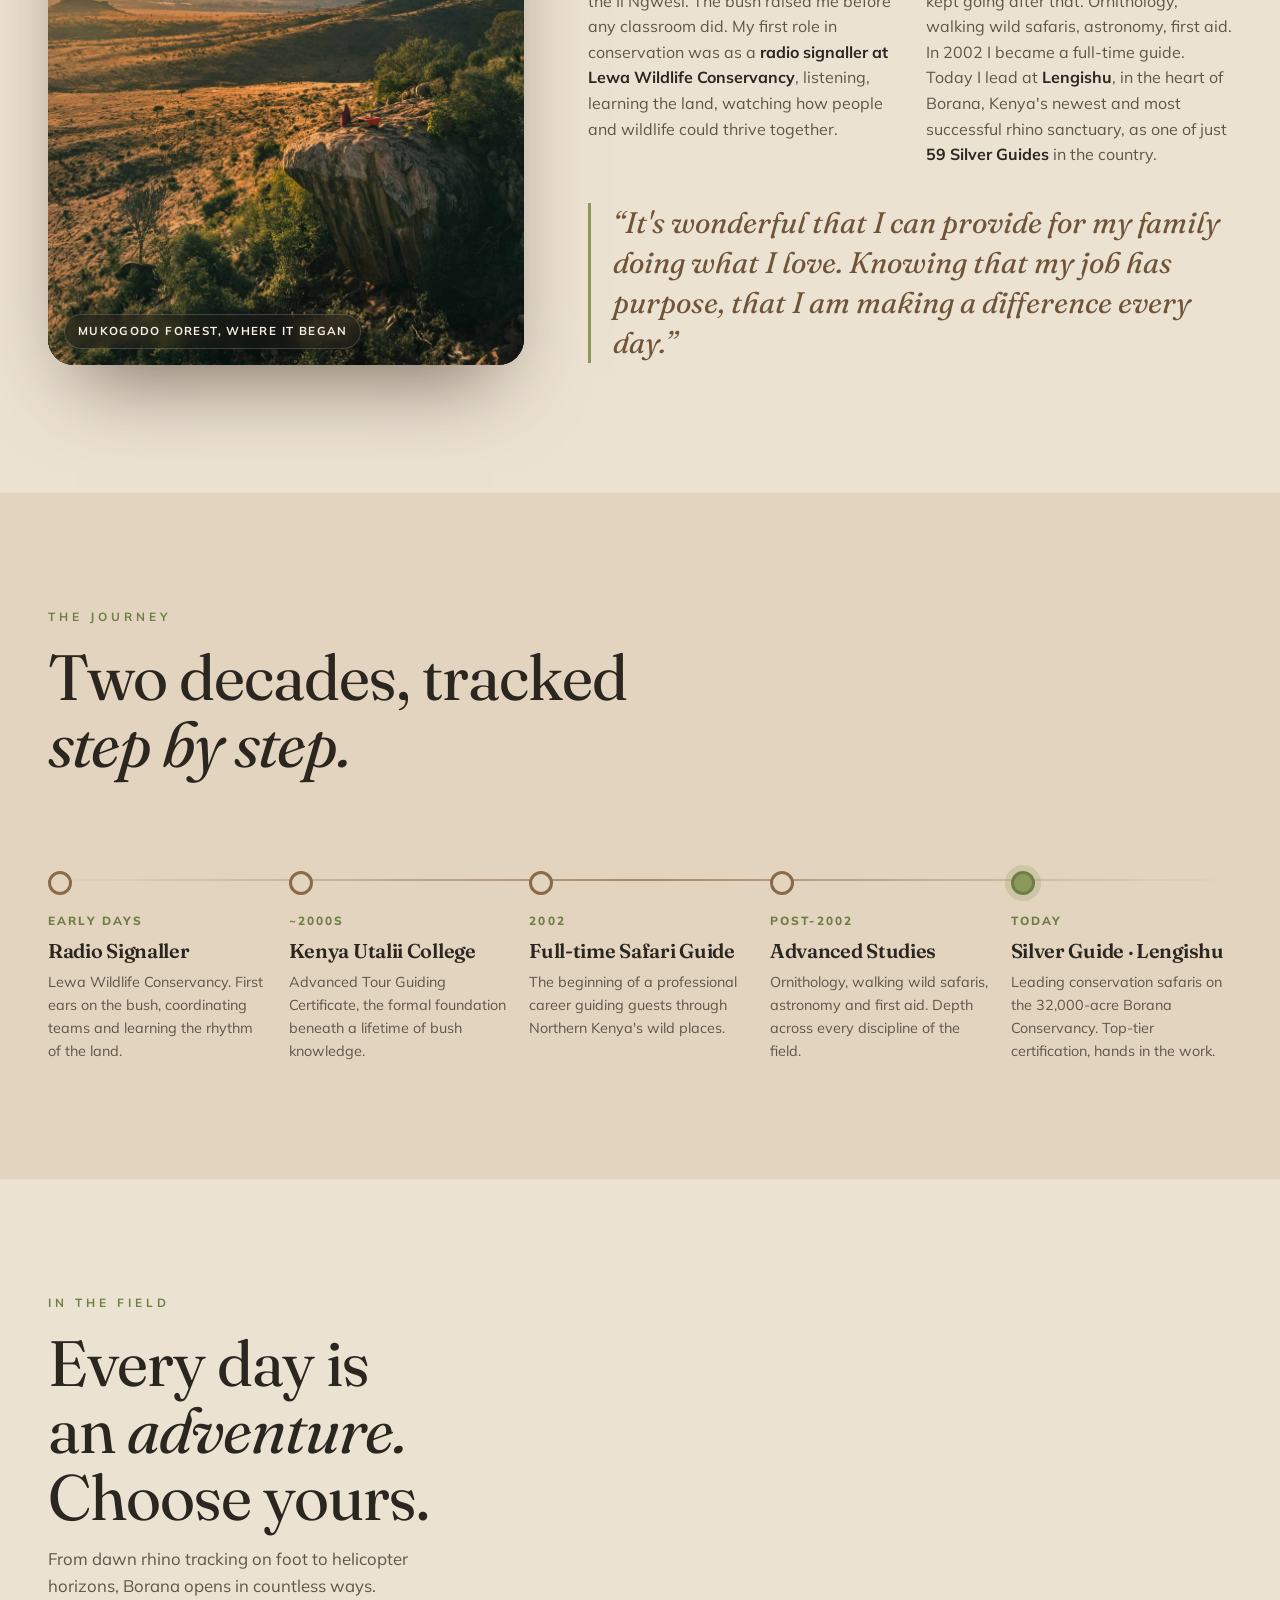
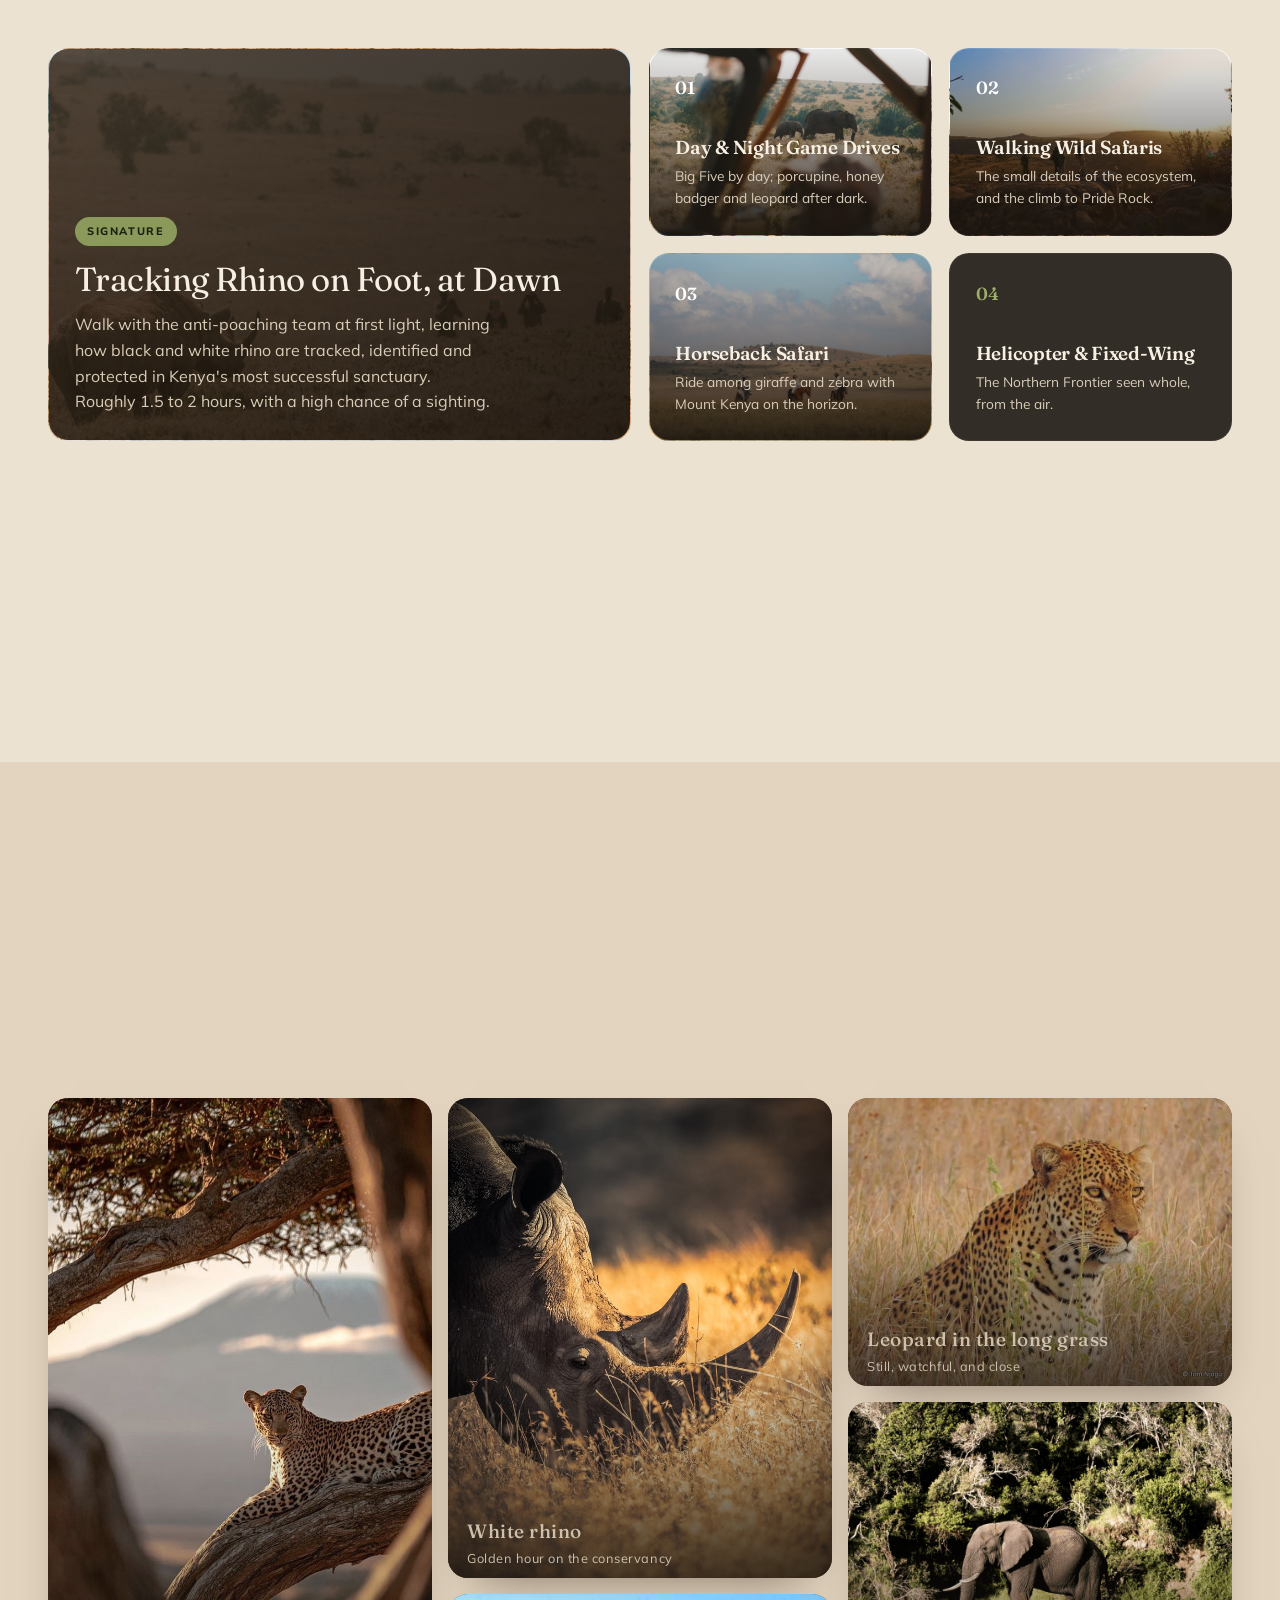
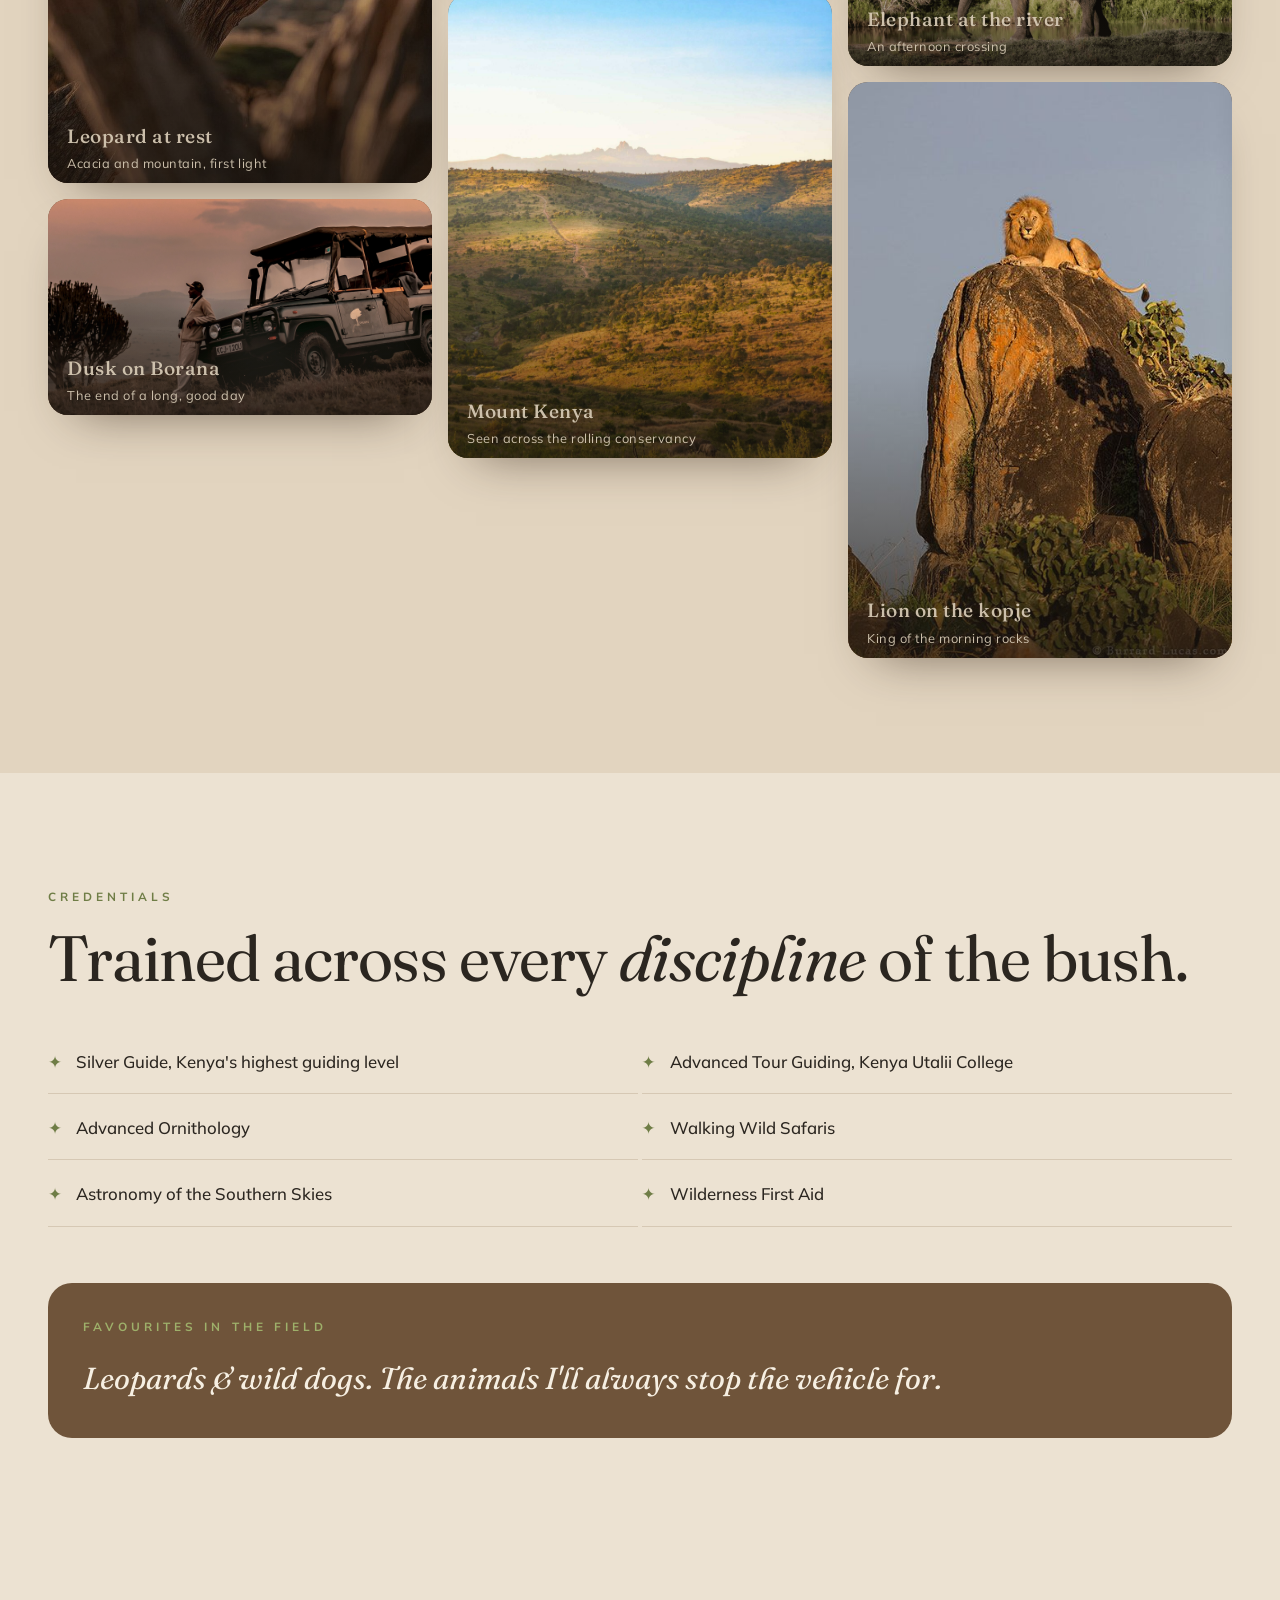
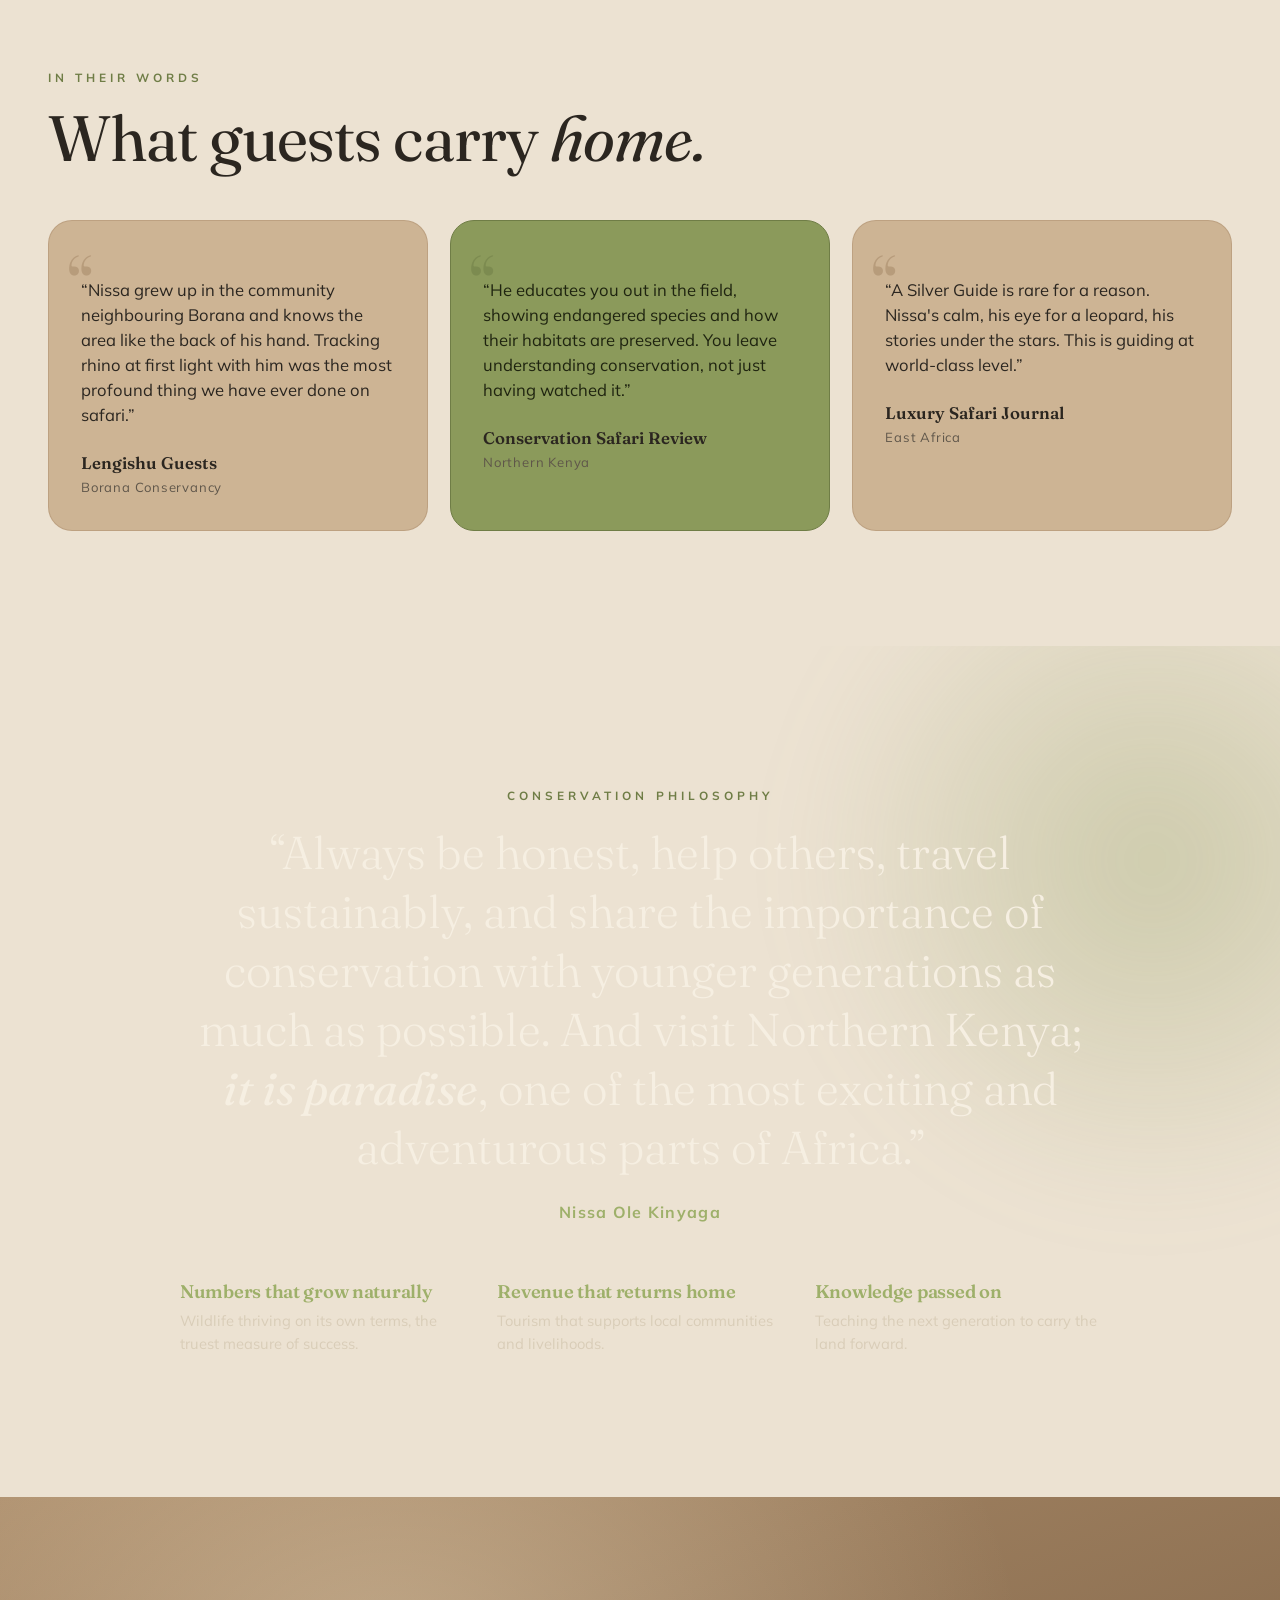
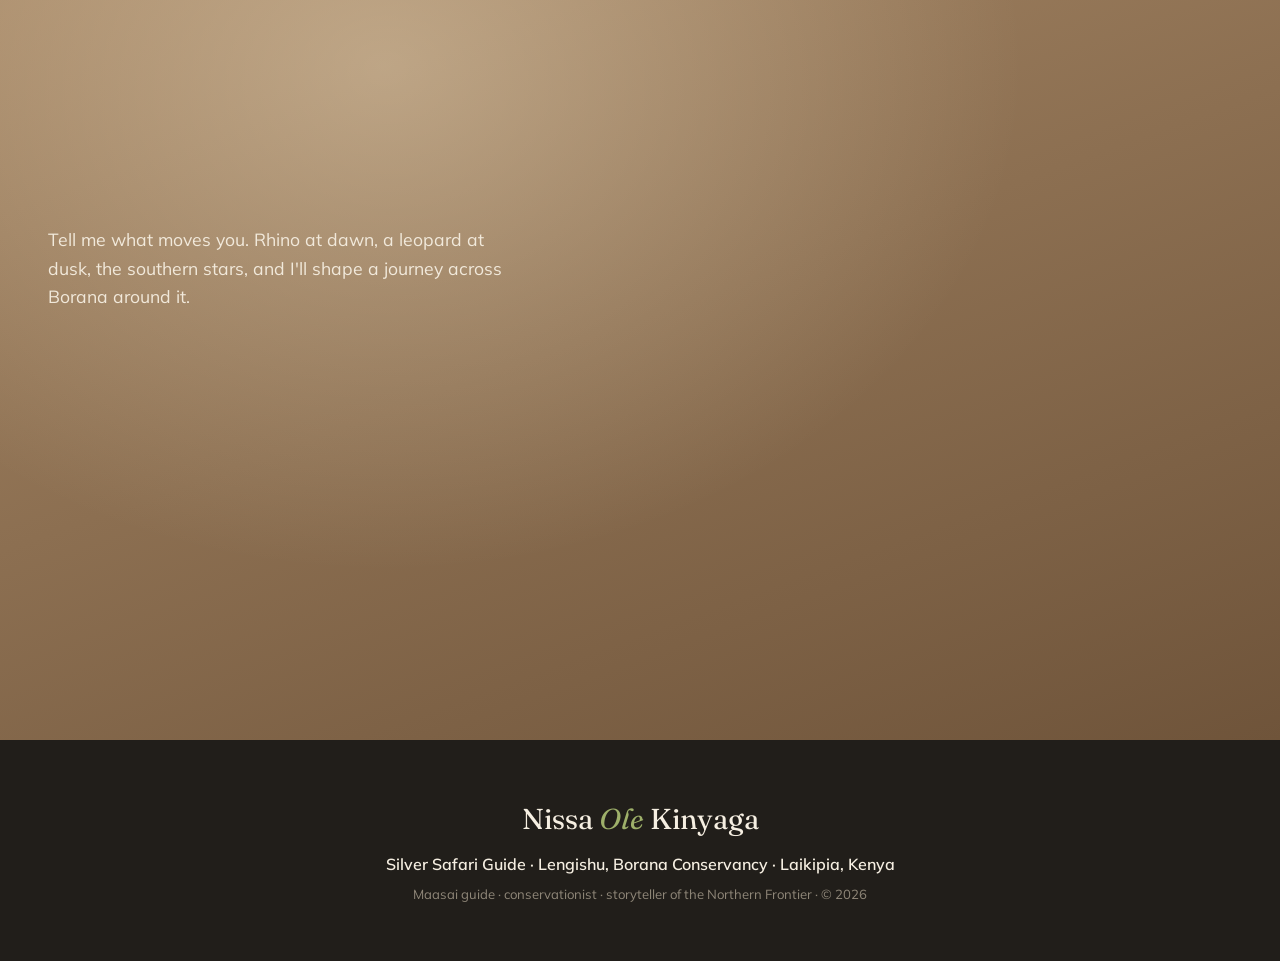
==== commit 5c02abd9: "Fix contact form layout: resolve .field class collision The "In the Field" section (section.field) a" ====
--- a/index.html
+++ b/index.html
@@ -9,7 +9,7 @@
 <link rel="preconnect" href="https://fonts.googleapis.com" />
 <link rel="preconnect" href="https://fonts.gstatic.com" crossorigin />
 <link href="https://fonts.googleapis.com/css2?family=Fraunces:ital,opsz,wght@0,9..144,300..900;1,9..144,300..700&family=Mulish:ital,wght@0,300..900;1,300..700&display=swap" rel="stylesheet" />
-<link rel="stylesheet" href="assets/styles.css?v=2" />
+<link rel="stylesheet" href="assets/styles.css?v=3" />
 </head>
 <body>
 
@@ -336,21 +336,21 @@
 
     <form class="cform reveal" id="cform" novalidate>
       <div class="cform__row">
-        <label class="field">
+        <label class="cfield">
           <span>Your name</span>
           <input type="text" name="name" required autocomplete="name" placeholder="Jane Doe" />
         </label>
-        <label class="field">
+        <label class="cfield">
           <span>Email</span>
           <input type="email" name="email" required autocomplete="email" placeholder="jane@email.com" />
         </label>
       </div>
       <div class="cform__row">
-        <label class="field">
+        <label class="cfield">
           <span>Travel dates</span>
           <input type="text" name="dates" autocomplete="off" placeholder="e.g. Aug 2026, 5 nights" />
         </label>
-        <label class="field">
+        <label class="cfield">
           <span>I'm drawn to</span>
           <select name="interest">
             <option value="">Choose an experience</option>
@@ -363,7 +363,7 @@
           </select>
         </label>
       </div>
-      <label class="field">
+      <label class="cfield">
         <span>Your message</span>
         <textarea name="message" rows="3" required placeholder="Who's travelling, and what you'd love to see."></textarea>
       </label>
@@ -393,6 +393,6 @@
   <span class="lightbox__count"></span>
 </div>
 
-<script src="assets/script.js?v=2"></script>
+<script src="assets/script.js?v=3"></script>
 </body>
 </html>
--- a/assets/styles.css
+++ b/assets/styles.css
@@ -423,23 +423,23 @@
   box-shadow:0 40px 80px -40px rgba(40,25,12,.7);
 }
 .cform__row{display:grid;grid-template-columns:1fr 1fr;gap:.8rem}
-.field{display:flex;flex-direction:column;gap:.3rem}
-.field > span{font-size:.7rem;letter-spacing:.14em;text-transform:uppercase;font-weight:800;color:var(--cream)}
-.field input,.field select,.field textarea{
+.cfield{display:flex;flex-direction:column;gap:.3rem}
+.cfield > span{font-size:.7rem;letter-spacing:.14em;text-transform:uppercase;font-weight:800;color:var(--cream)}
+.cfield input,.cfield select,.cfield textarea{
   font-family:var(--sans);font-size:.94rem;color:var(--cream);
   background:rgba(33,30,26,.28);border:1px solid rgba(246,239,226,.3);border-radius:10px;
   padding:.62rem .85rem;transition:border-color .3s,background .3s,box-shadow .3s;width:100%;resize:vertical;
 }
-.field textarea{min-height:74px}
-.field select{appearance:none;cursor:pointer;
+.cfield textarea{min-height:74px}
+.cfield select{appearance:none;cursor:pointer;
   background-image:url("data:image/svg+xml,%3Csvg xmlns='http://www.w3.org/2000/svg' width='14' height='14' fill='none' stroke='%23f6efe2' stroke-width='2'%3E%3Cpath d='M3 5l4 4 4-4'/%3E%3C/svg%3E");
   background-repeat:no-repeat;background-position:right .9rem center}
-.field select option{color:#211e1a}
-.field input::placeholder,.field textarea::placeholder{color:rgba(246,239,226,.5)}
-.field input:focus,.field select:focus,.field textarea:focus{
+.cfield select option{color:#211e1a}
+.cfield input::placeholder,.cfield textarea::placeholder{color:rgba(246,239,226,.5)}
+.cfield input:focus,.cfield select:focus,.cfield textarea:focus{
   outline:none;border-color:var(--sage-bright);background:rgba(33,30,26,.4);
   box-shadow:0 0 0 3px rgba(158,176,106,.25)}
-.field.invalid input,.field.invalid textarea,.field.invalid select{border-color:#c97a5e;box-shadow:0 0 0 3px rgba(201,122,94,.22)}
+.cfield.invalid input,.cfield.invalid textarea,.cfield.invalid select{border-color:#c97a5e;box-shadow:0 0 0 3px rgba(201,122,94,.22)}
 .cform__submit{justify-content:center;margin-top:.3rem}
 .cform__submit:disabled{opacity:.65;cursor:wait}
 .cform__note{font-size:.9rem;color:var(--cream);min-height:1.2em;text-align:center;font-weight:600}
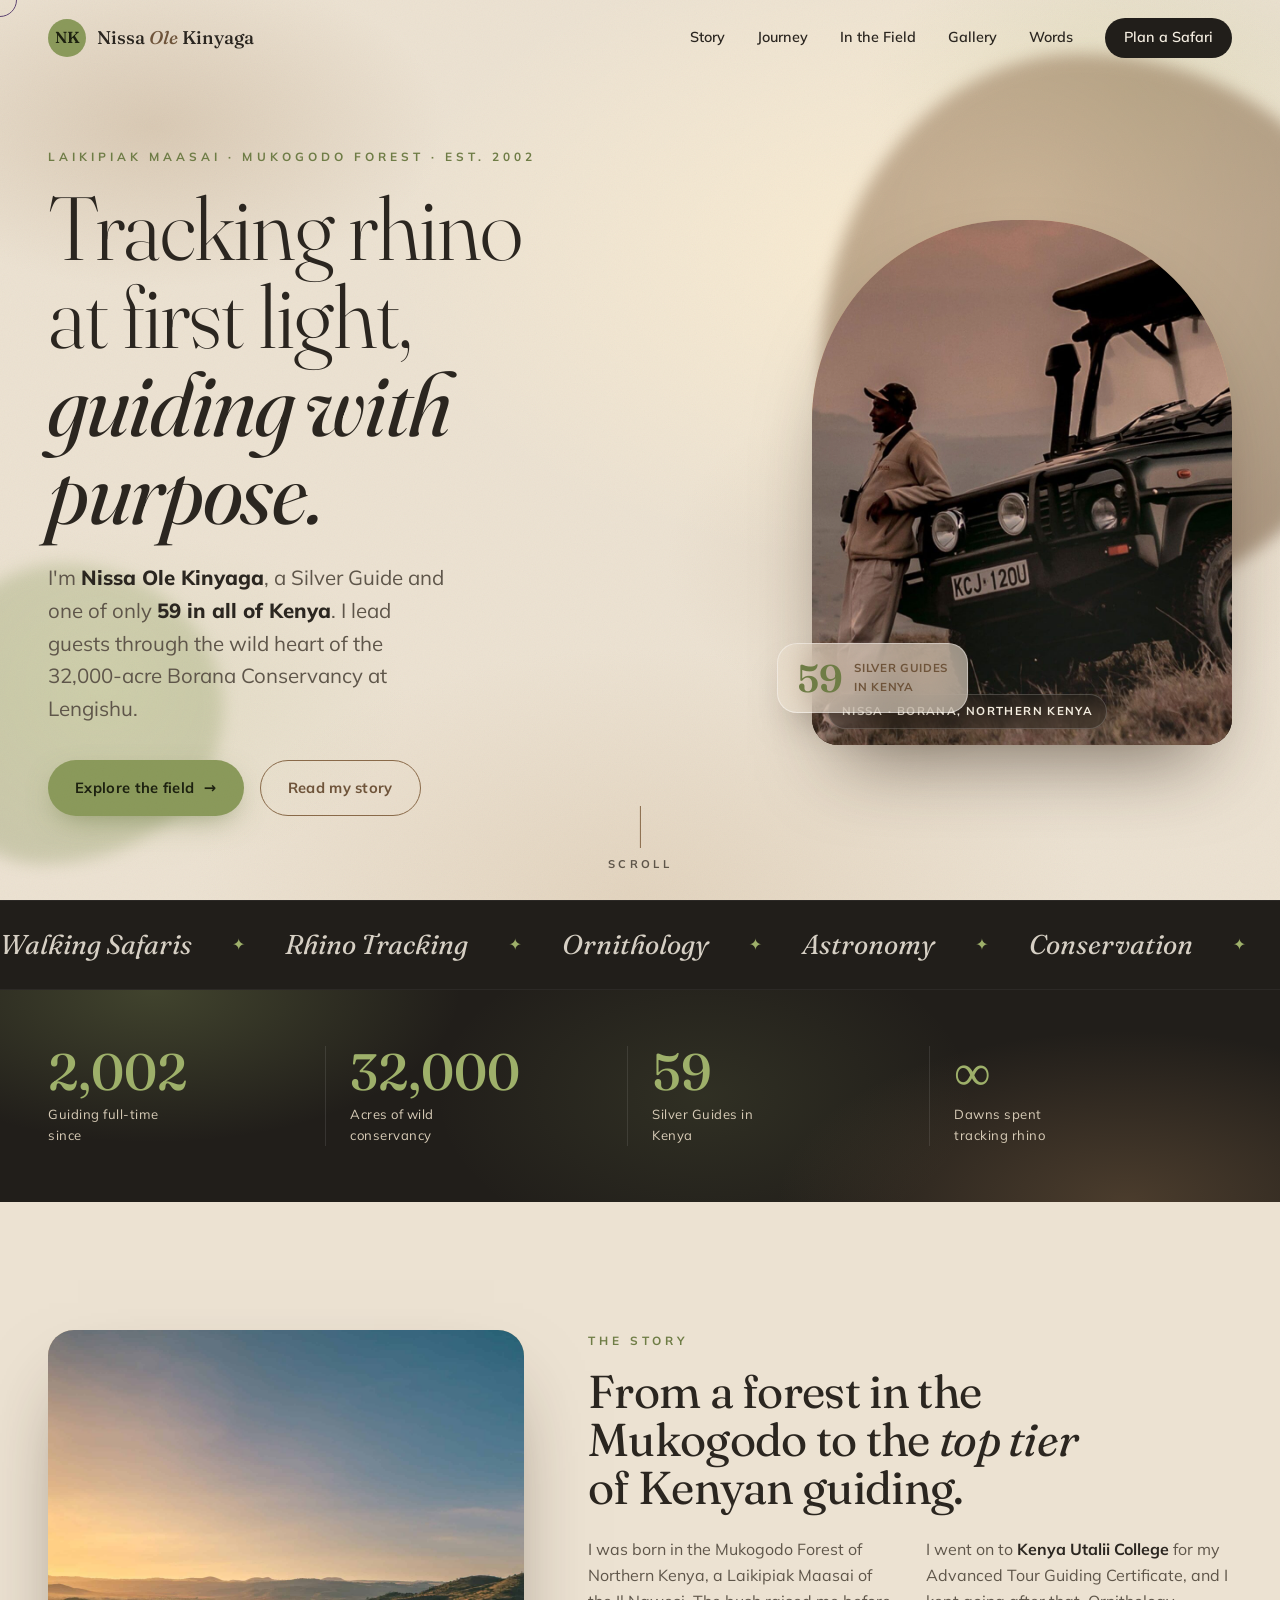
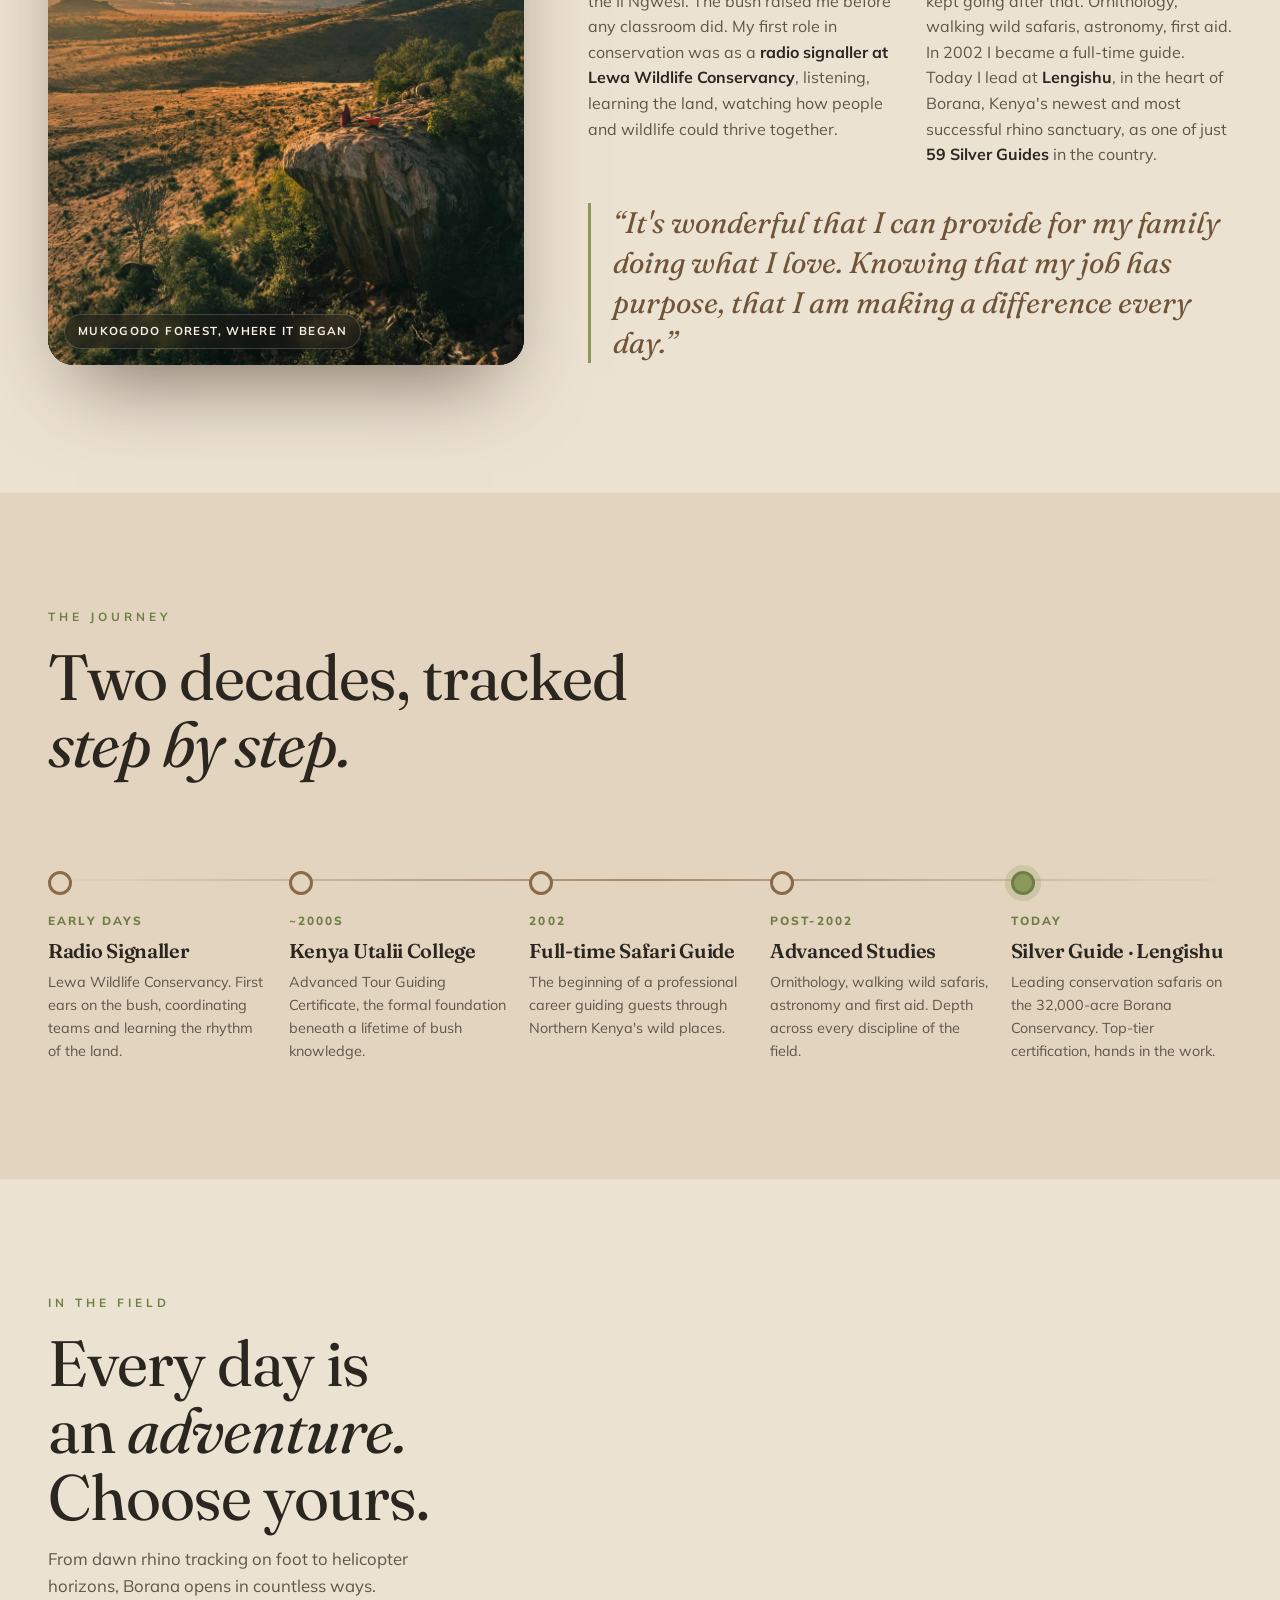
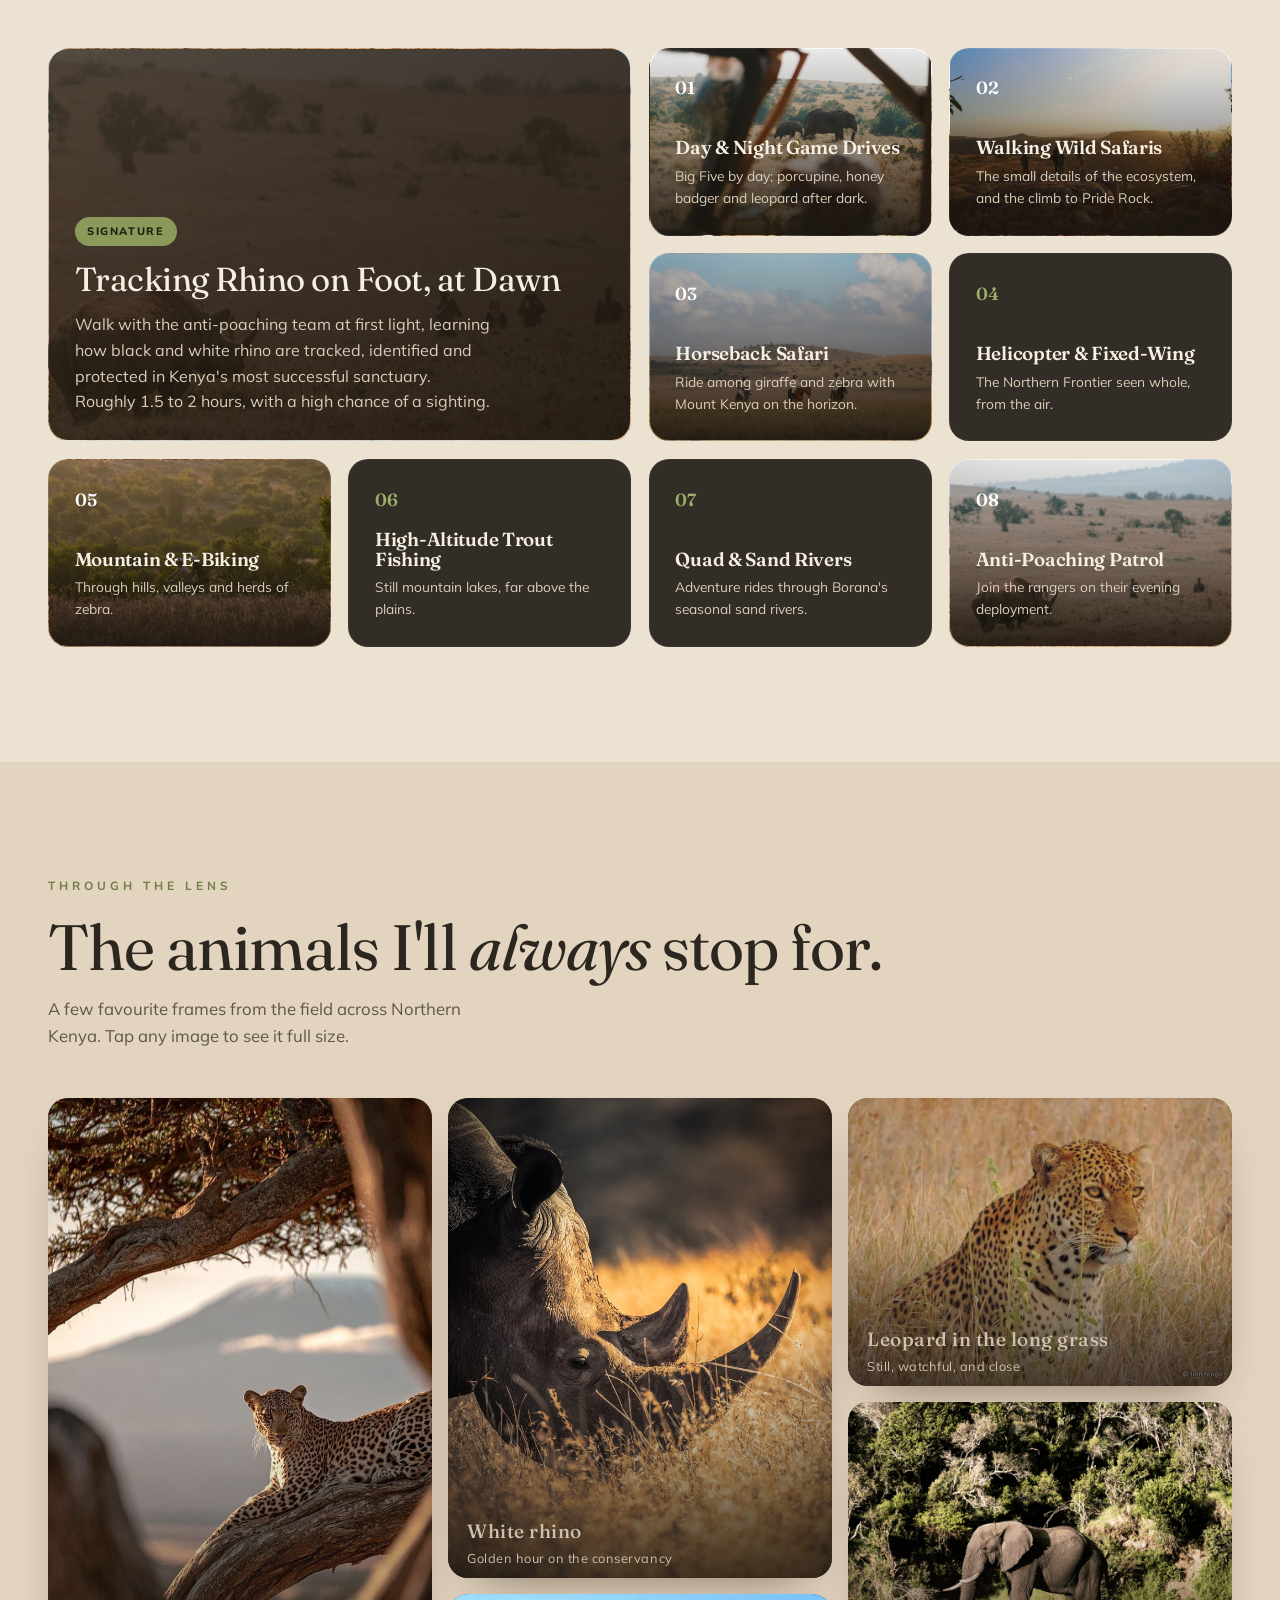
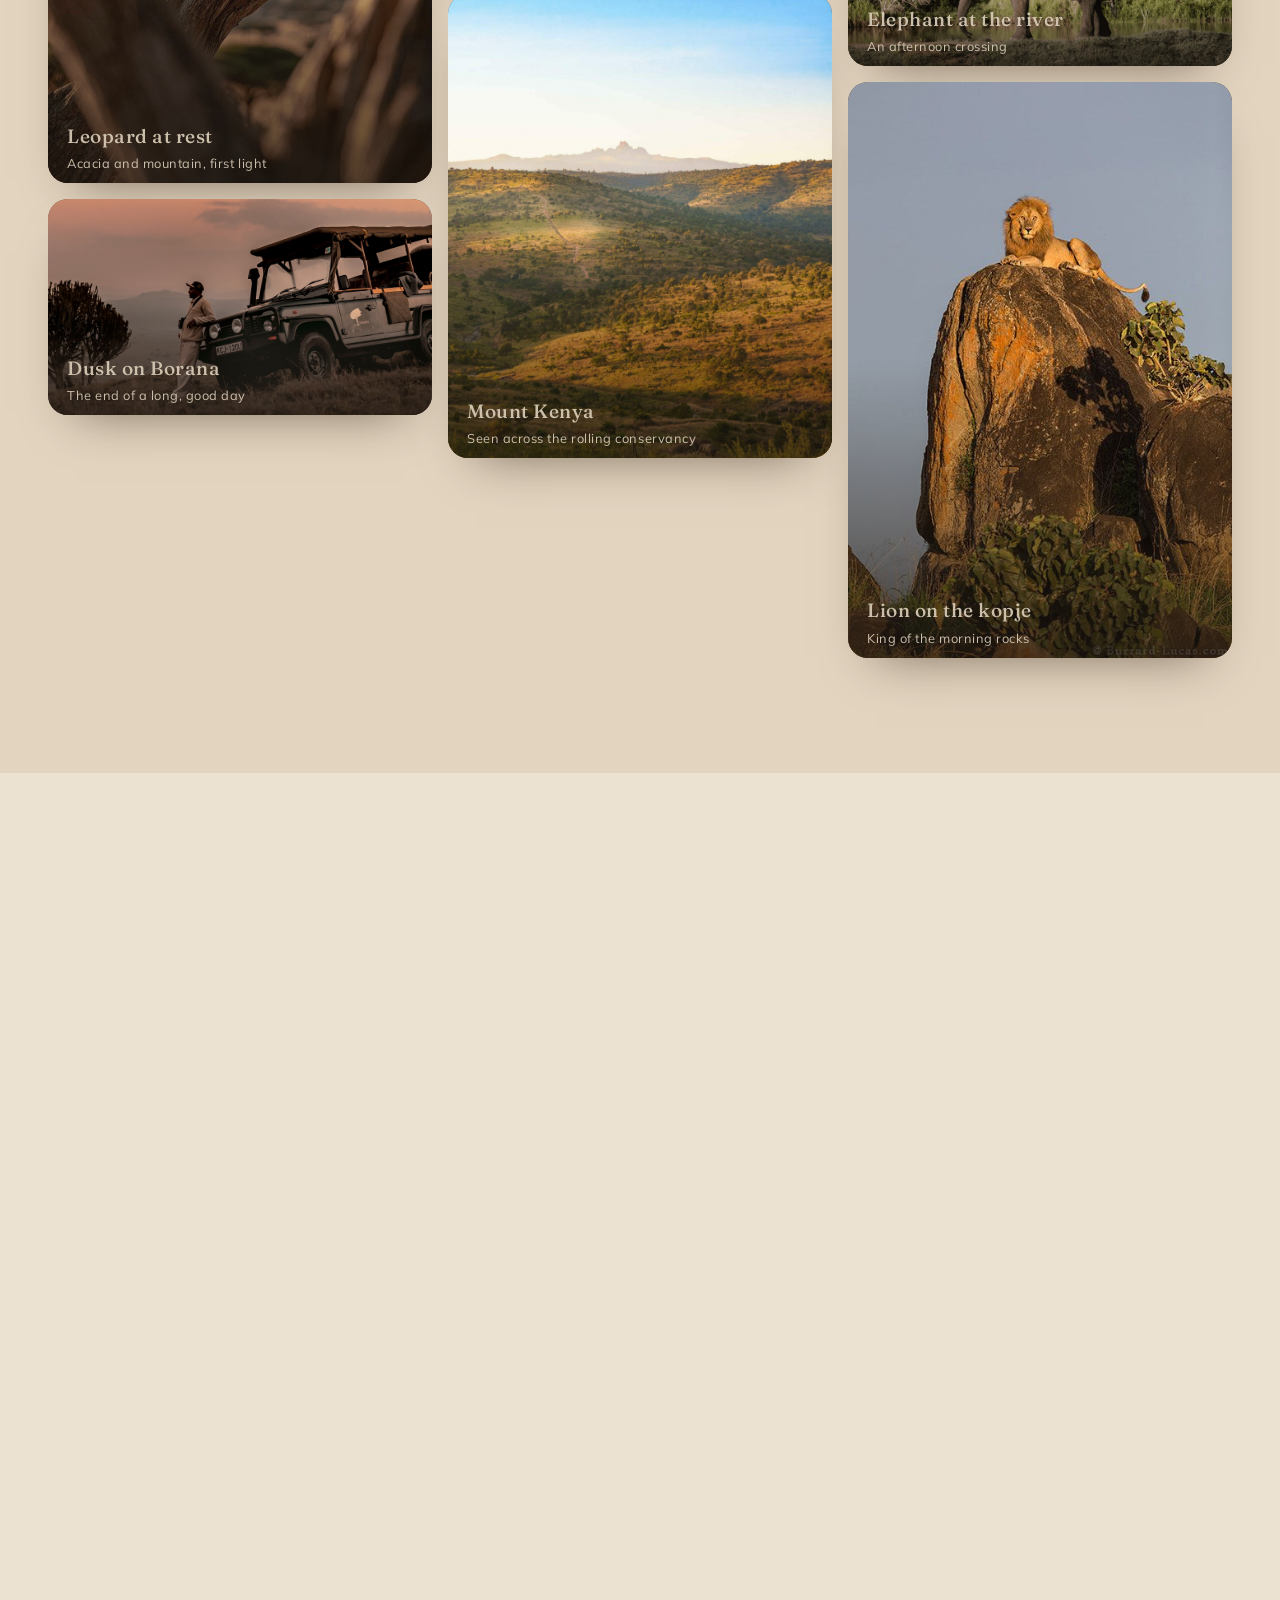
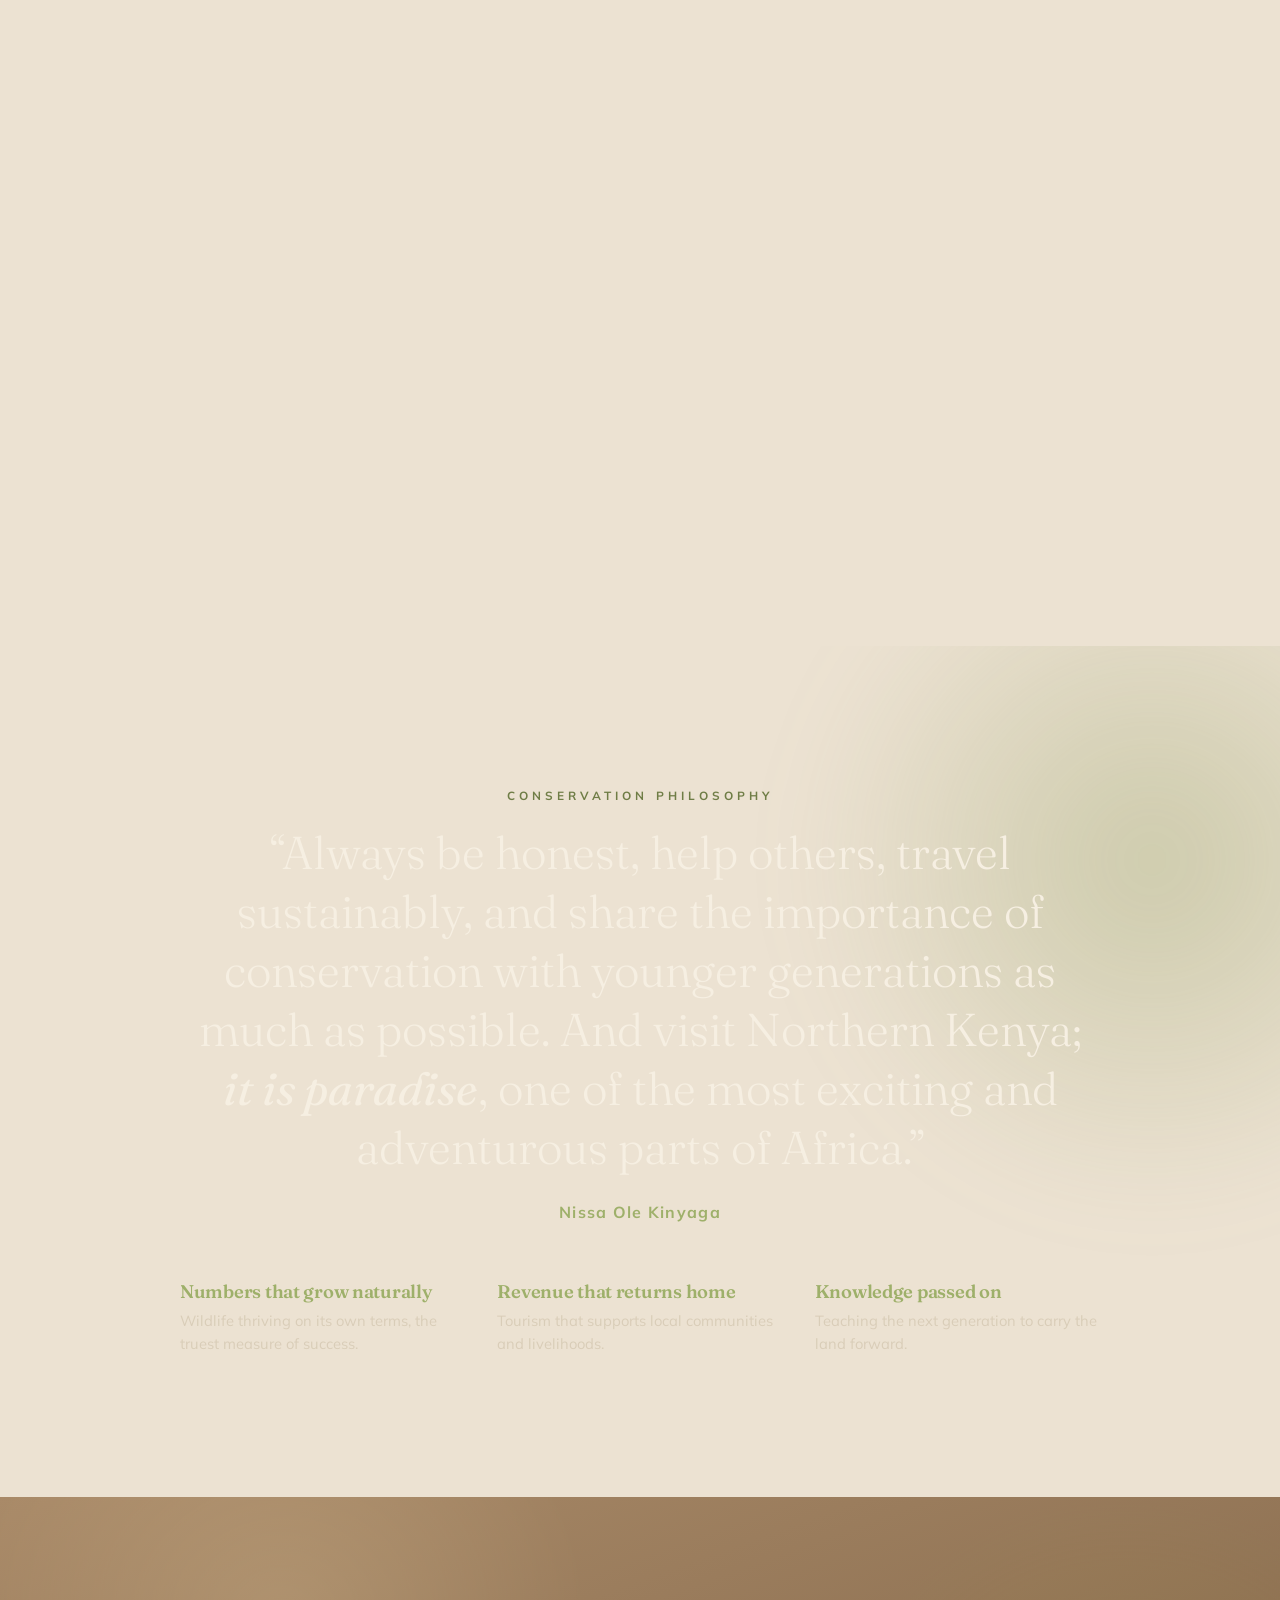
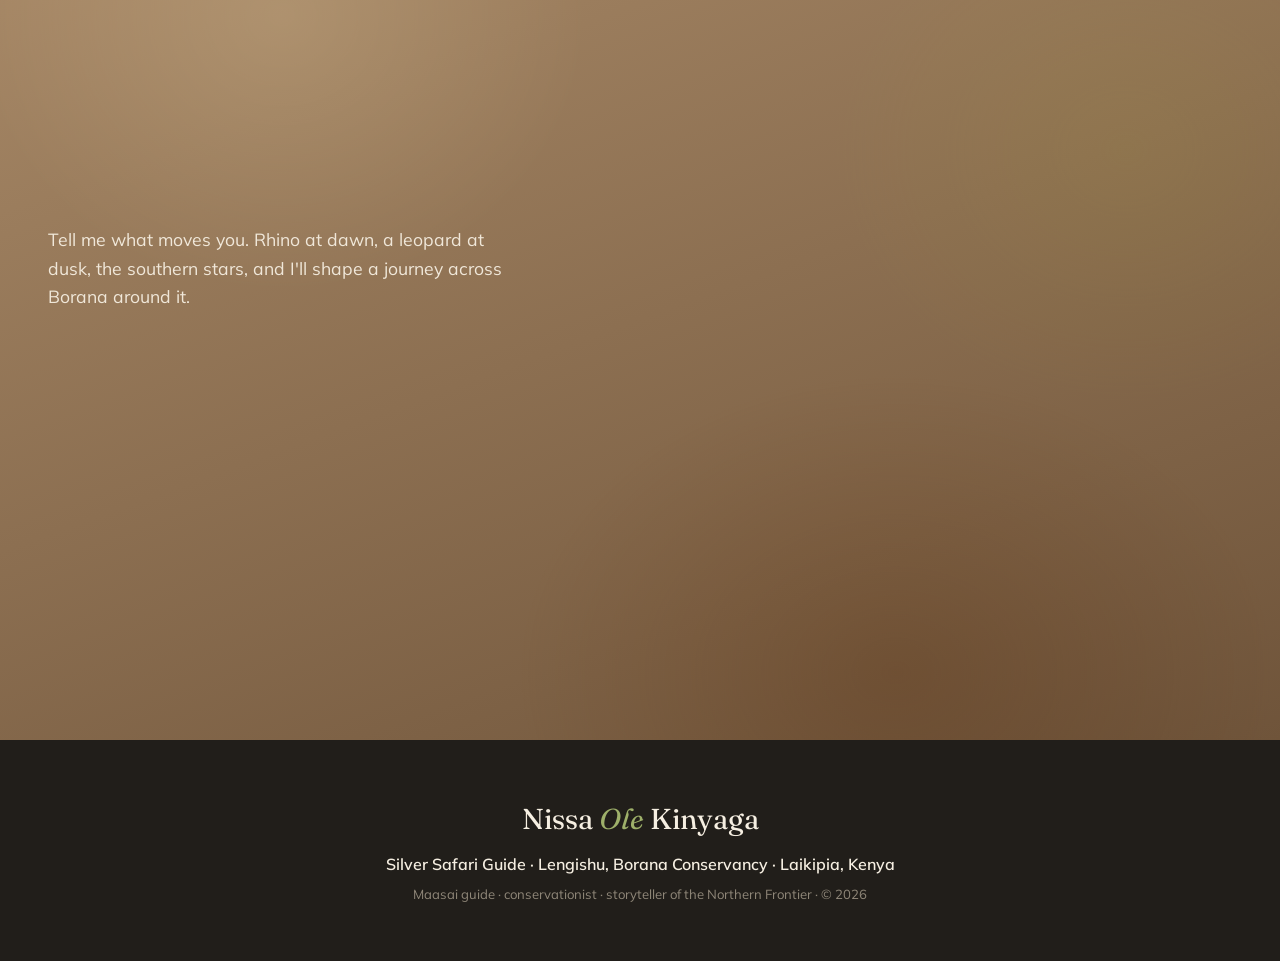
==== commit 1bd089db: "Add gradient-mesh backgrounds Layered radial-gradient meshes in the beige/brown/sage palette: a warm" ====
--- a/index.html
+++ b/index.html
@@ -9,7 +9,7 @@
 <link rel="preconnect" href="https://fonts.googleapis.com" />
 <link rel="preconnect" href="https://fonts.gstatic.com" crossorigin />
 <link href="https://fonts.googleapis.com/css2?family=Fraunces:ital,opsz,wght@0,9..144,300..900;1,9..144,300..700&family=Mulish:ital,wght@0,300..900;1,300..700&display=swap" rel="stylesheet" />
-<link rel="stylesheet" href="assets/styles.css?v=3" />
+<link rel="stylesheet" href="assets/styles.css?v=4" />
 </head>
 <body>
 
@@ -393,6 +393,6 @@
   <span class="lightbox__count"></span>
 </div>
 
-<script src="assets/script.js?v=3"></script>
+<script src="assets/script.js?v=4"></script>
 </body>
 </html>
--- a/assets/styles.css
+++ b/assets/styles.css
@@ -41,11 +41,19 @@
 html{scroll-behavior:smooth}
 body{
   font-family:var(--sans);
-  background:var(--beige);
   color:var(--ink);
   -webkit-font-smoothing:antialiased;
   overflow-x:hidden;
   line-height:1.6;
+  /* warm gradient mesh — soft brown & sage blooms over beige */
+  background:
+    radial-gradient(38% 30% at 12% 14%, rgba(168,138,104,.28), transparent 60%),
+    radial-gradient(34% 28% at 88% 10%, rgba(158,176,106,.20), transparent 60%),
+    radial-gradient(42% 34% at 78% 62%, rgba(168,138,104,.22), transparent 62%),
+    radial-gradient(40% 32% at 8% 78%, rgba(158,176,106,.14), transparent 60%),
+    radial-gradient(50% 40% at 50% 100%, rgba(205,180,148,.30), transparent 70%),
+    var(--beige);
+  background-attachment: fixed;
 }
 img{display:block;max-width:100%}
 section{position:relative}
@@ -198,9 +206,15 @@
 
 /* ════════ STATS ════════ */
 .stats{
-  background:var(--char);color:var(--cream);
+  color:var(--cream);
   display:grid;grid-template-columns:repeat(4,1fr);
   max-width:var(--maxw);margin:0 auto;
+  /* dark gradient mesh — sage & brown embers on charcoal */
+  background:
+    radial-gradient(40% 120% at 12% 0%, rgba(139,154,91,.30), transparent 60%),
+    radial-gradient(44% 130% at 88% 100%, rgba(138,106,73,.40), transparent 62%),
+    radial-gradient(30% 110% at 55% 50%, rgba(158,176,106,.12), transparent 70%),
+    var(--char);
 }
 .stats{padding:3.5rem clamp(1.2rem,4vw,3rem);gap:1.5rem;border-radius:0}
 .stat{display:flex;flex-direction:column;gap:.4rem;padding-right:1.5rem;border-right:1px solid rgba(255,255,255,.1)}
@@ -398,7 +412,12 @@
   background:linear-gradient(160deg,var(--brown-soft),var(--brown-deep));
   padding:clamp(5rem,10vw,9rem) clamp(1.2rem,4vw,3rem);position:relative;overflow:hidden;
 }
-.contact::before{content:"";position:absolute;inset:0;background:radial-gradient(50% 60% at 30% 20%,rgba(255,240,210,.35),transparent)}
+.contact::before{content:"";position:absolute;inset:0;
+  background:
+    radial-gradient(40% 55% at 22% 14%, rgba(255,240,210,.40), transparent 60%),
+    radial-gradient(38% 50% at 88% 30%, rgba(158,176,106,.30), transparent 62%),
+    radial-gradient(46% 55% at 70% 92%, rgba(80,58,38,.45), transparent 65%);
+  mix-blend-mode:soft-light;opacity:.9}
 .contact__inner{max-width:var(--maxw);margin:0 auto;position:relative;z-index:2;
   display:grid;grid-template-columns:1fr 1fr;gap:clamp(2rem,5vw,4.5rem);align-items:start}
 .contact__inner h2{color:var(--cream);font-size:clamp(2.1rem,4.4vw,3.6rem);margin:.5rem 0 1.2rem}
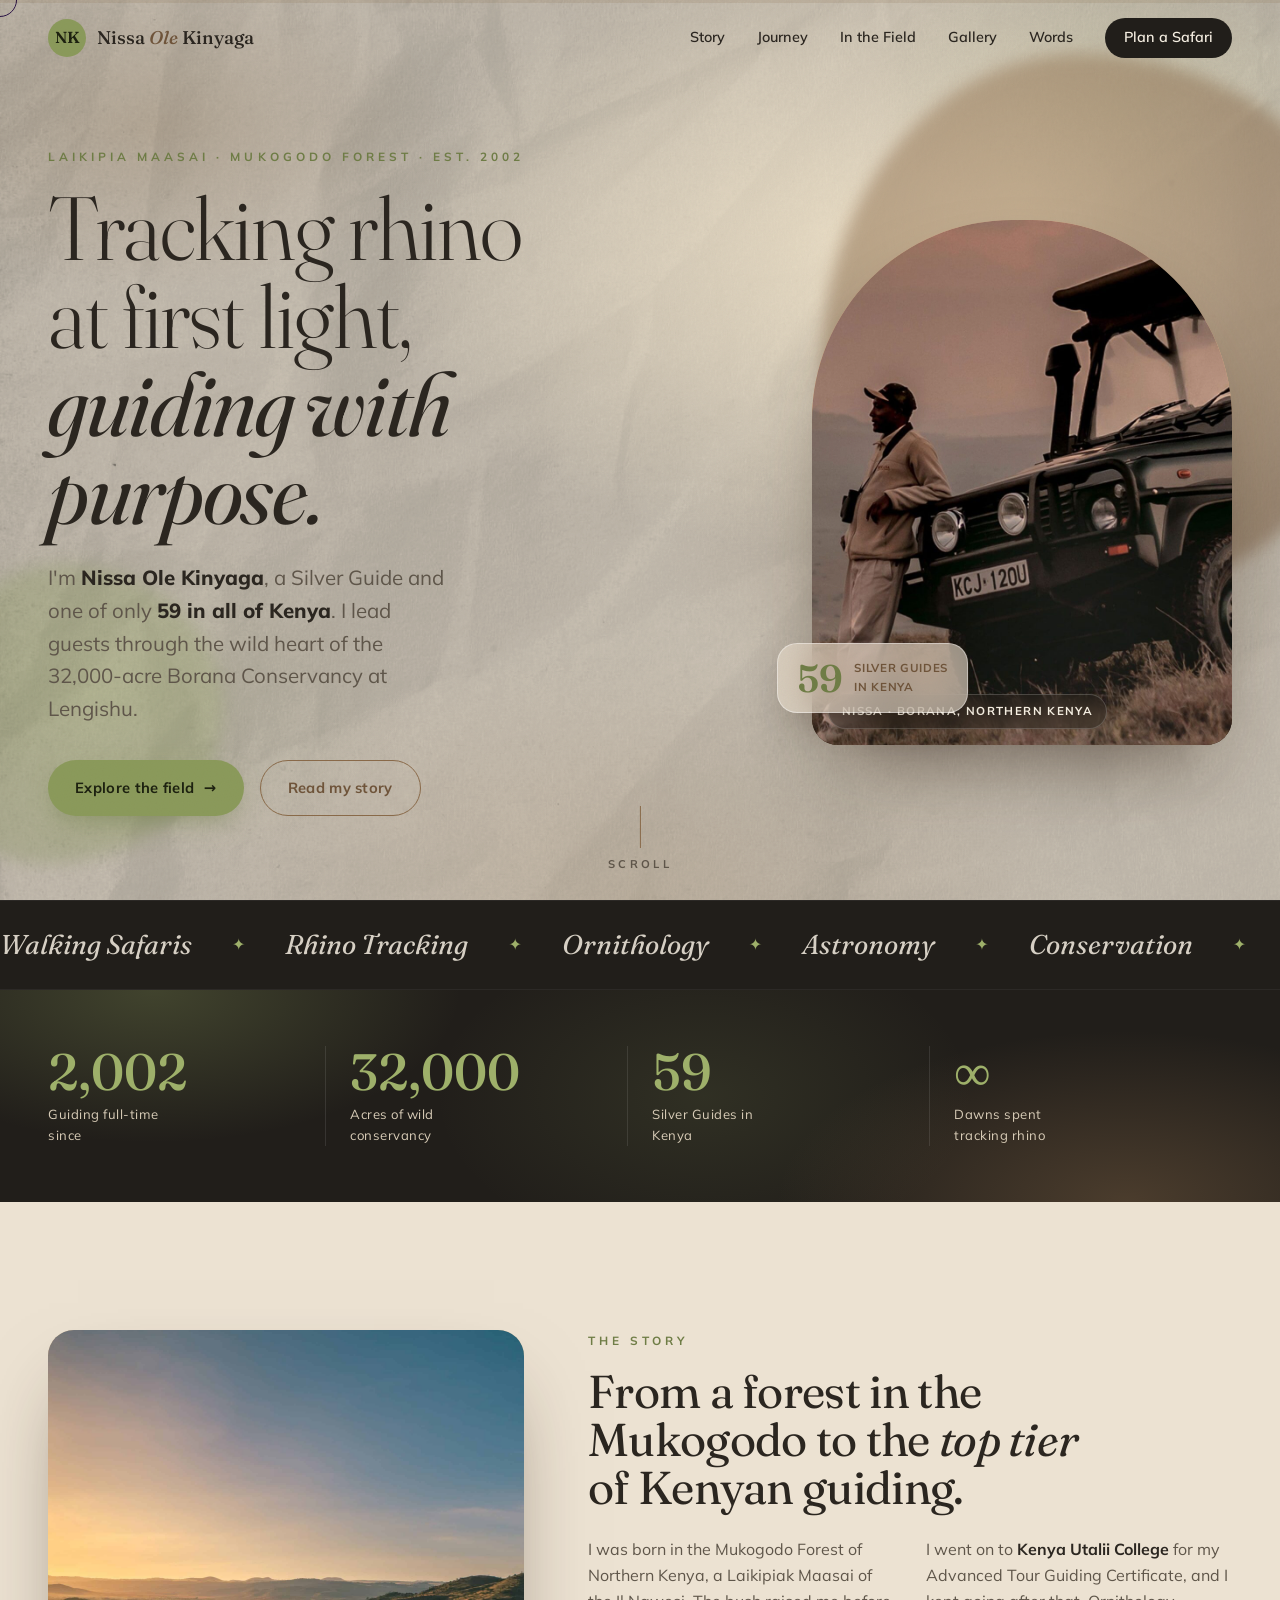
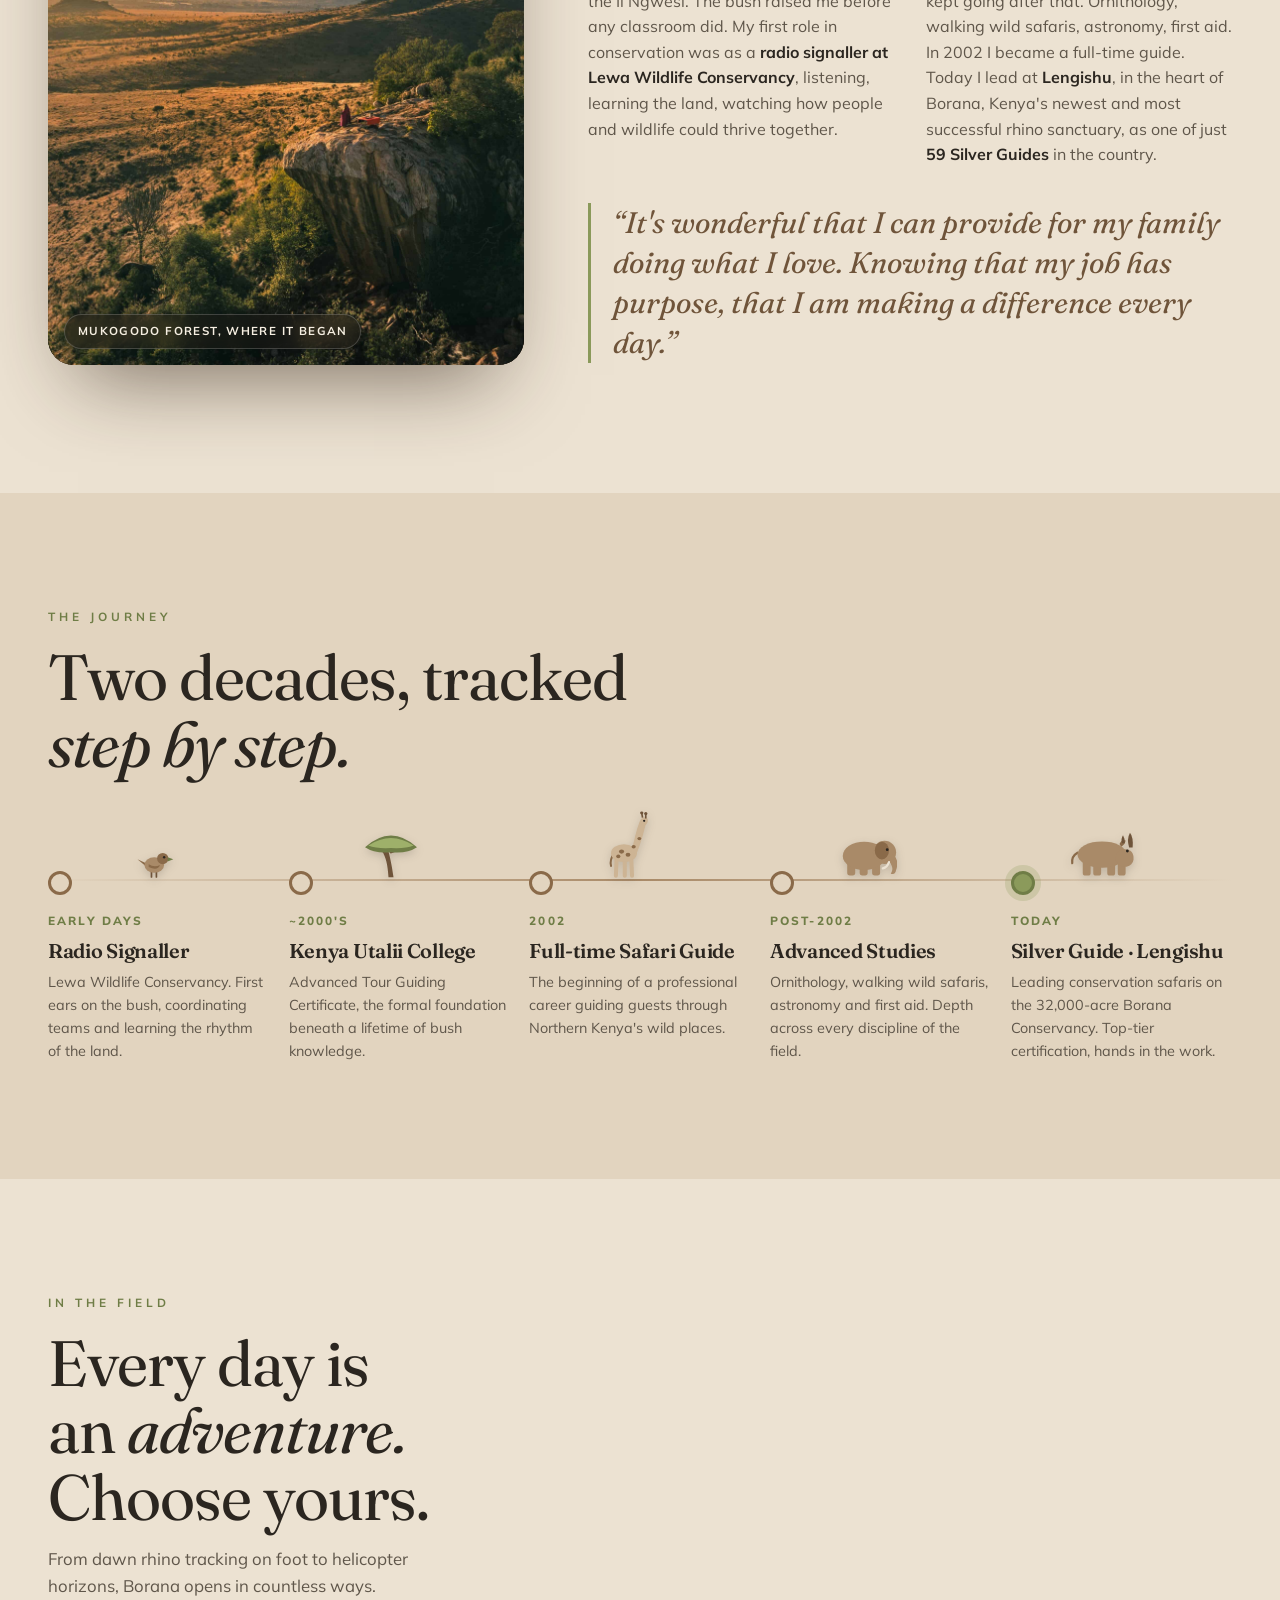
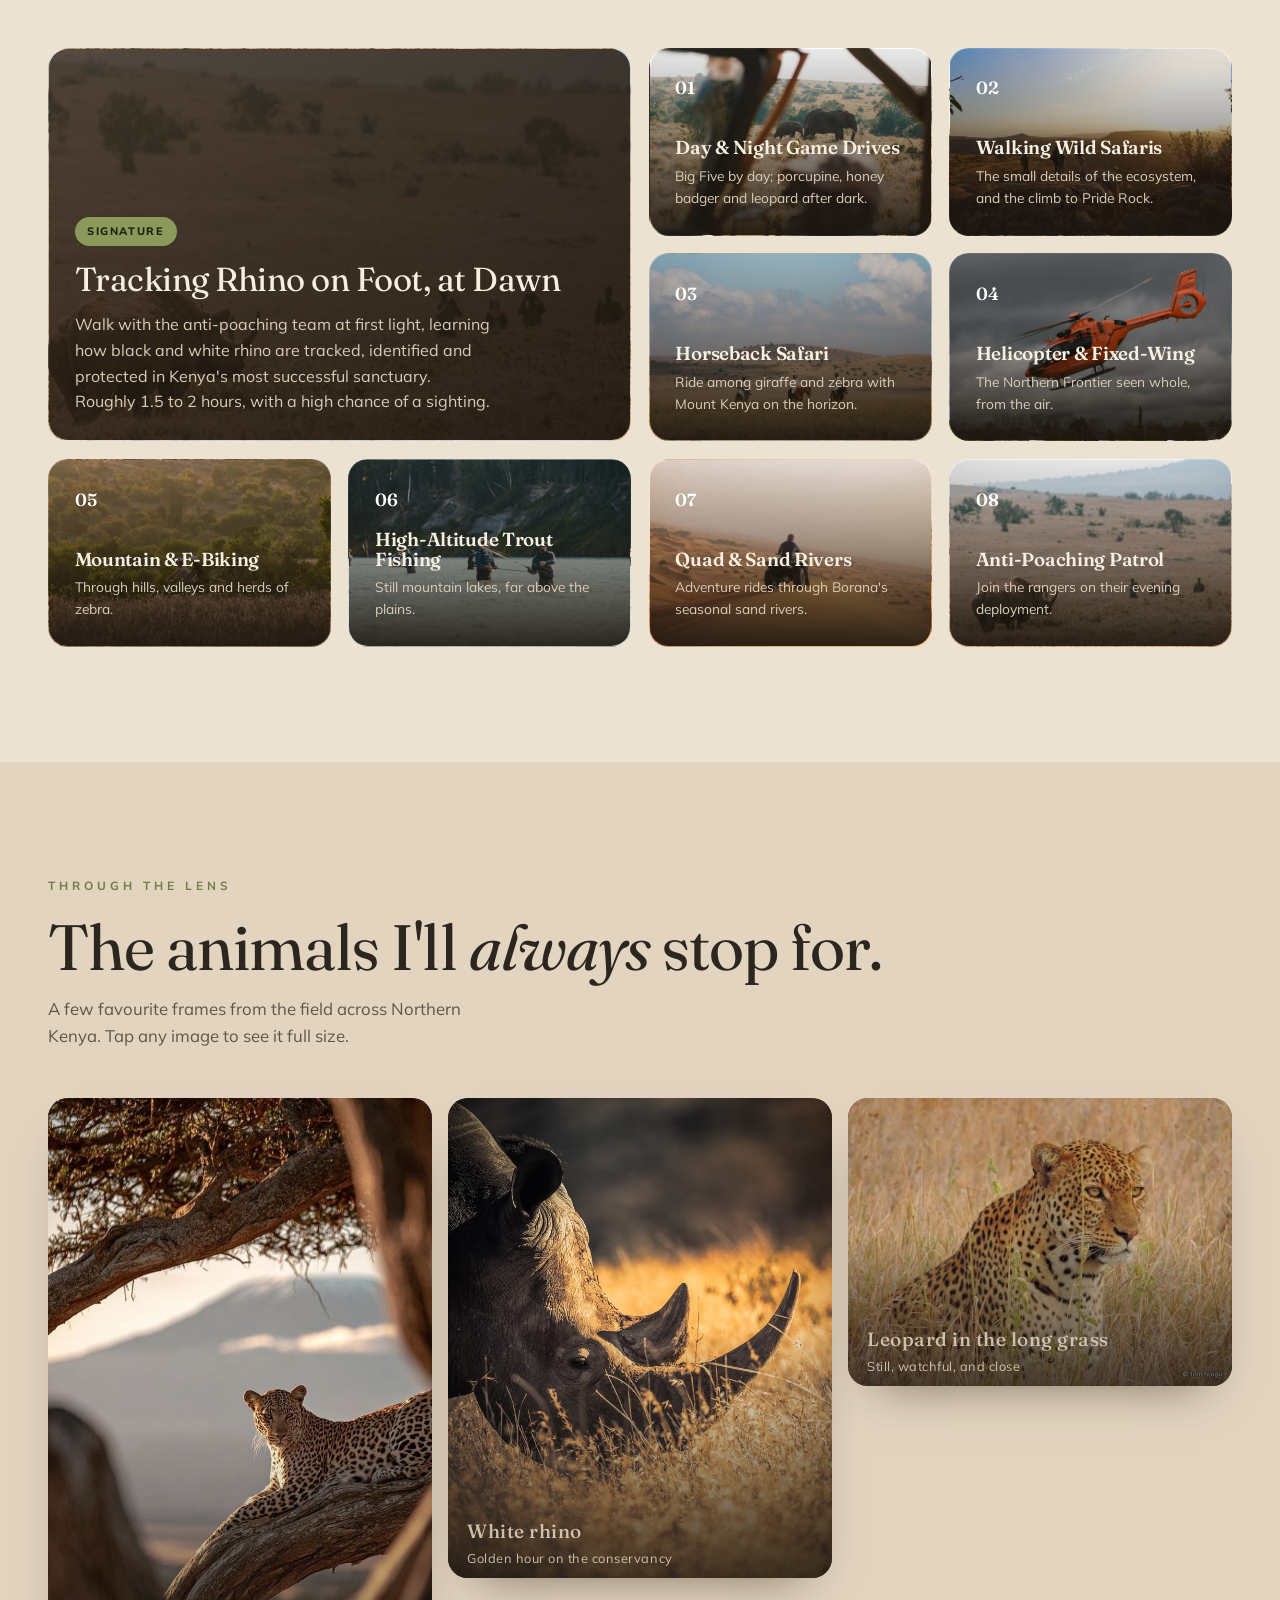
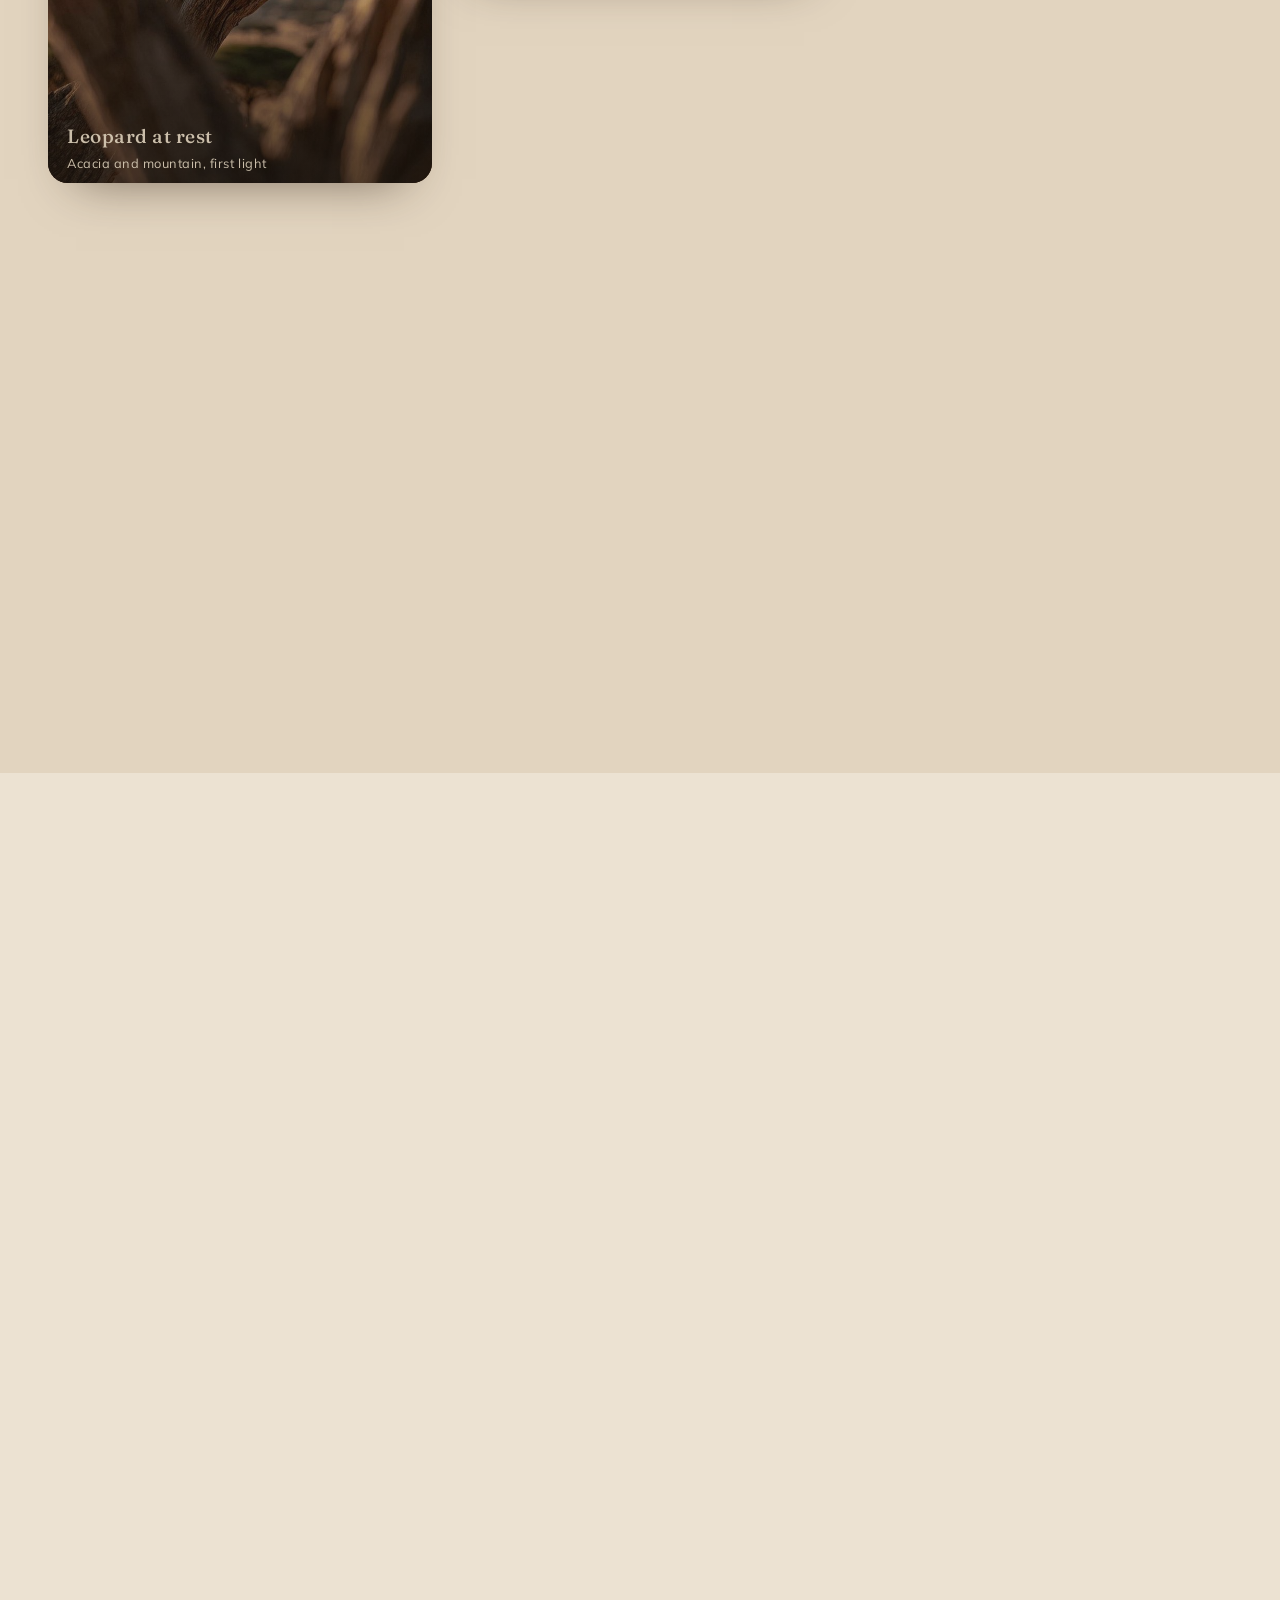
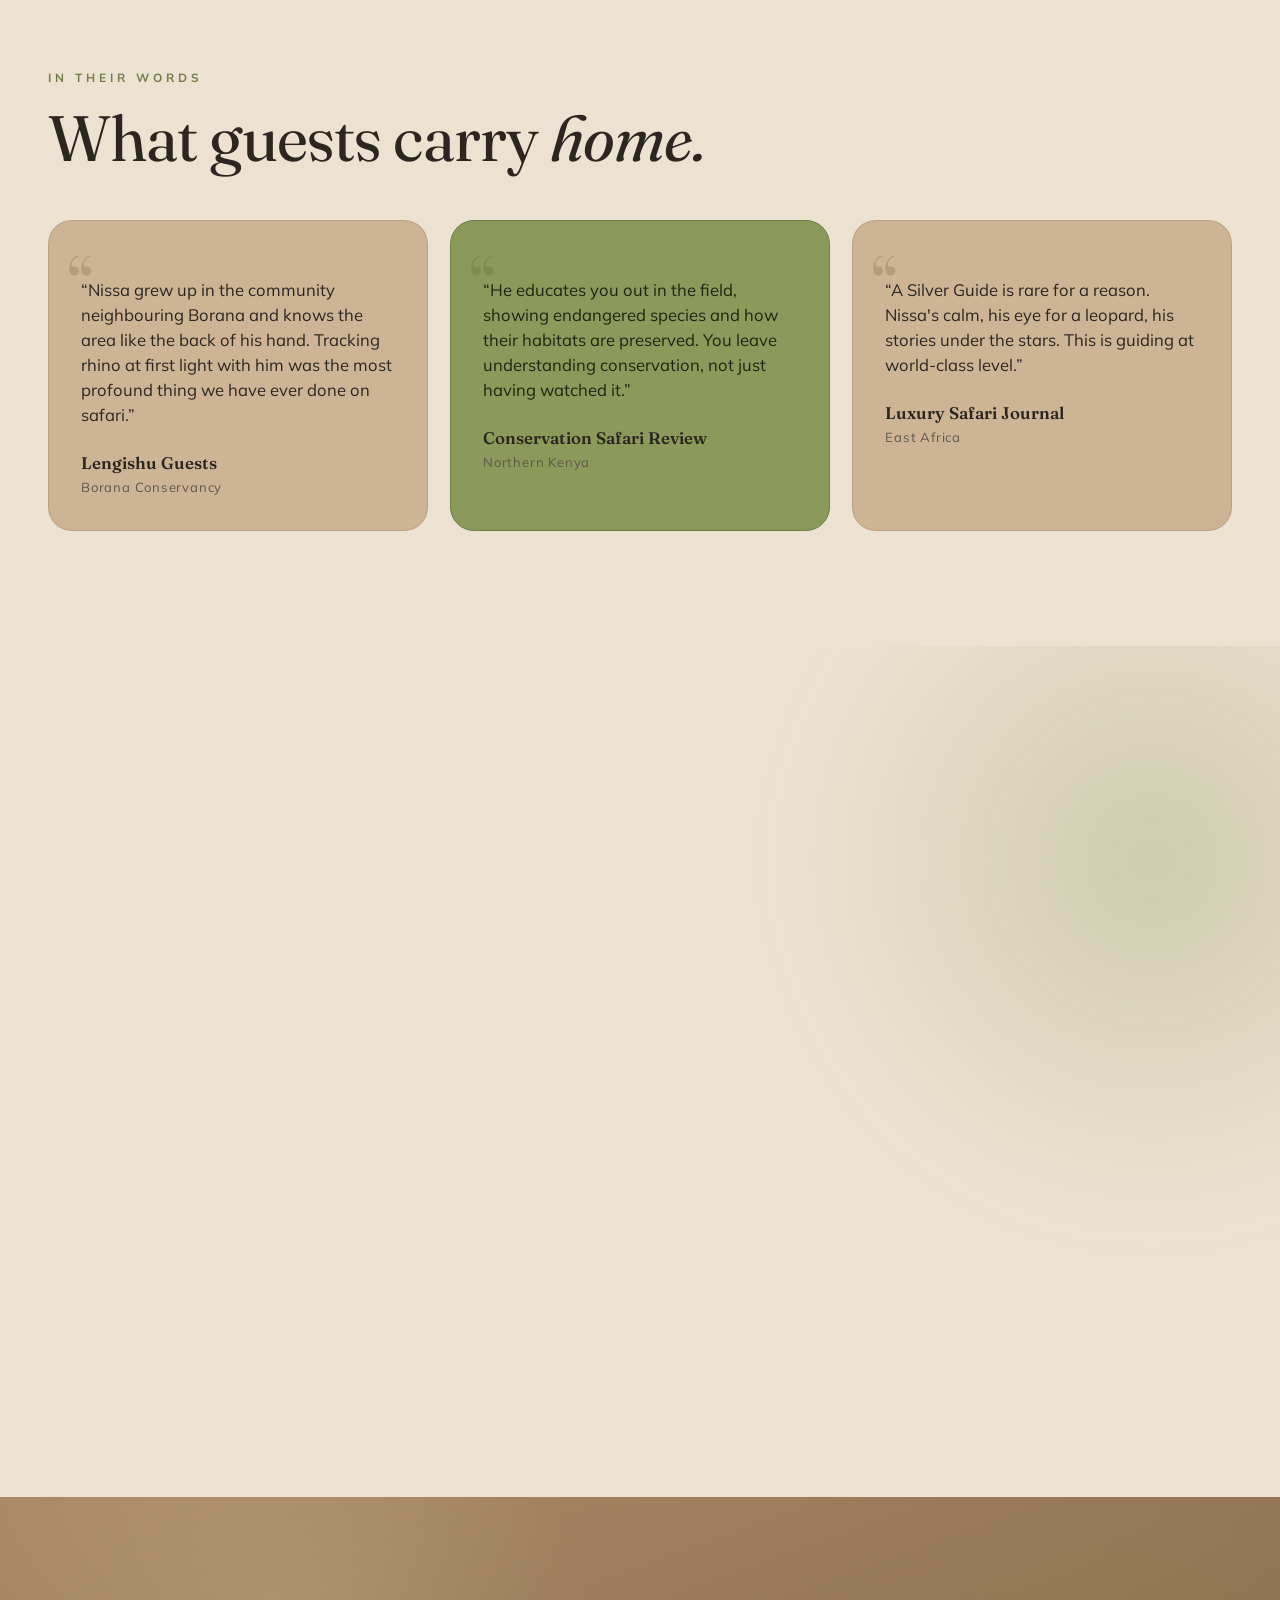
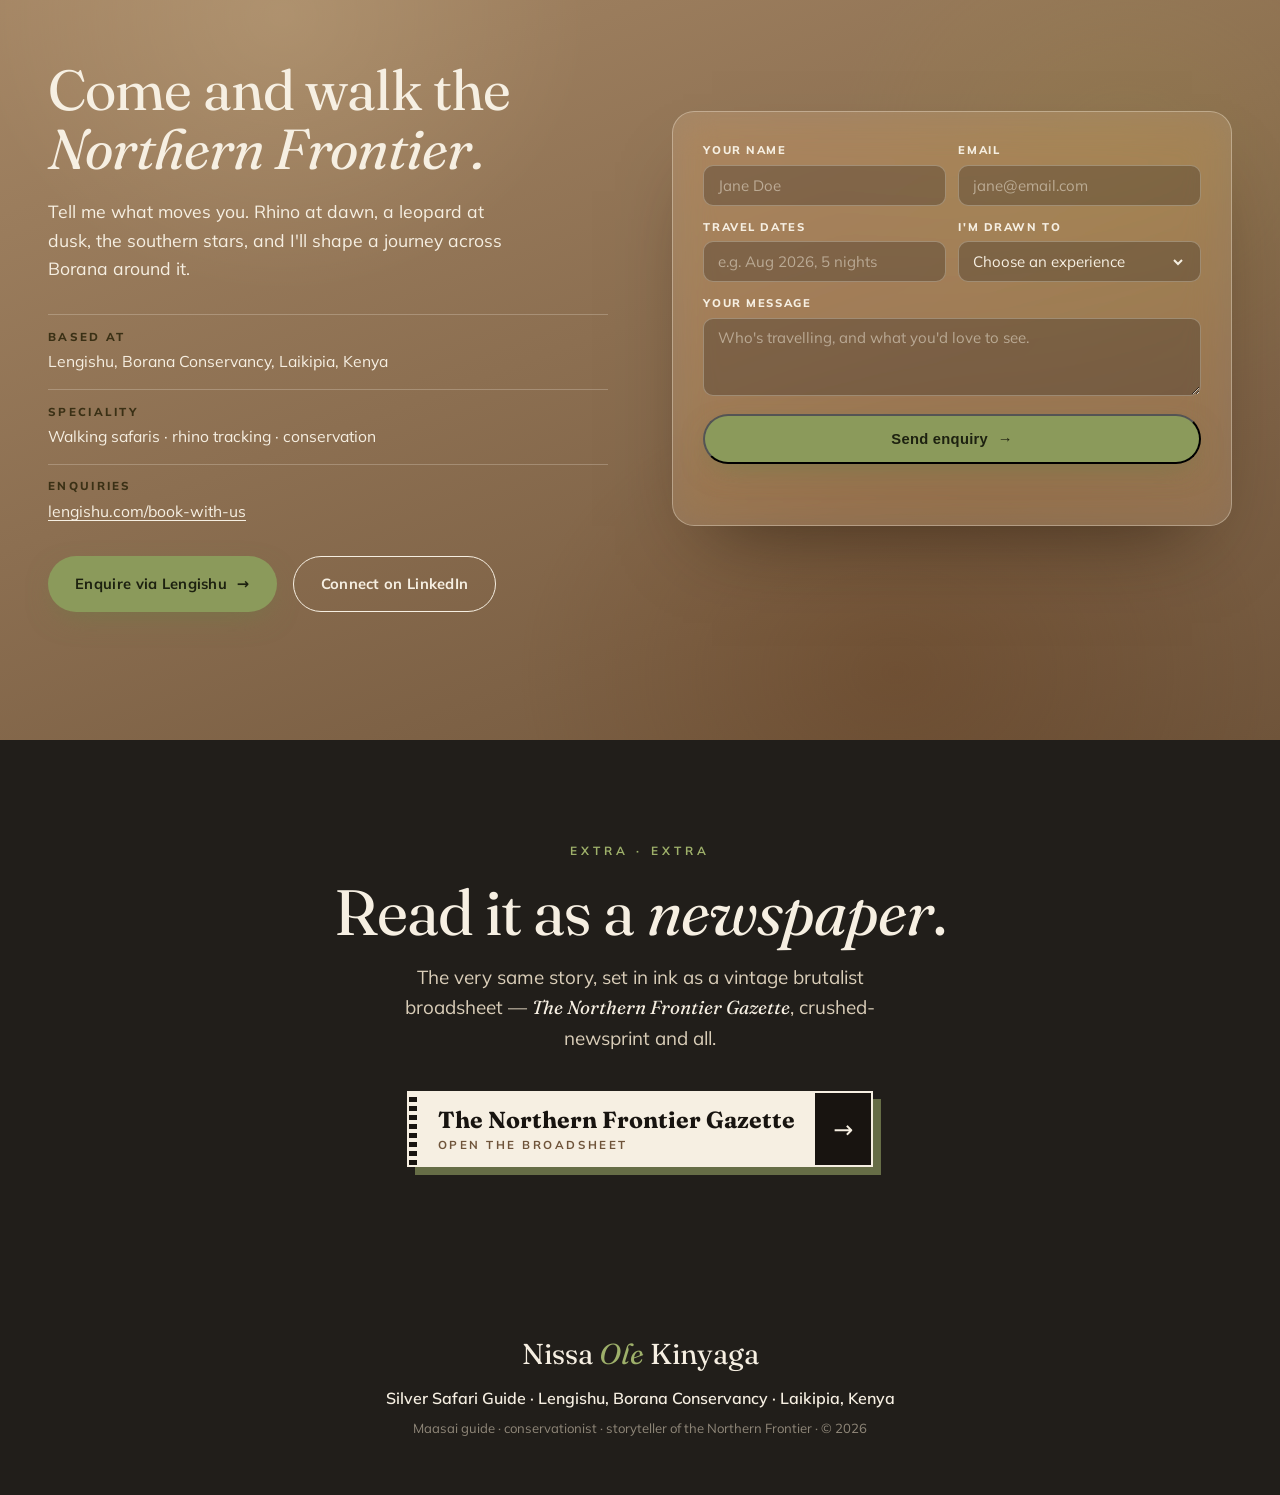
==== commit af64f5ab: "Add brutalist Gazette page, timeline fauna, textures & section nav - New gazette.html: vintage bruta" ====
--- a/index.html
+++ b/index.html
@@ -9,7 +9,7 @@
 <link rel="preconnect" href="https://fonts.googleapis.com" />
 <link rel="preconnect" href="https://fonts.gstatic.com" crossorigin />
 <link href="https://fonts.googleapis.com/css2?family=Fraunces:ital,opsz,wght@0,9..144,300..900;1,9..144,300..700&family=Mulish:ital,wght@0,300..900;1,300..700&display=swap" rel="stylesheet" />
-<link rel="stylesheet" href="assets/styles.css?v=4" />
+<link rel="stylesheet" href="assets/styles.css?v=9" />
 </head>
 <body>
 
@@ -34,6 +34,13 @@
   <button class="nav__burger" aria-label="Menu"><span></span><span></span></button>
 </header>
 
+<!-- ░░ scroll progress + current-section overlay ░░ -->
+<div class="scrollprog" aria-hidden="true"><span id="scrollProgBar"></span></div>
+<div class="sectionpill" id="sectionPill" role="status" aria-live="polite">
+  <span class="sectionpill__num" id="sectionPillNum">01</span>
+  <span class="sectionpill__name" id="sectionPillName">Welcome</span>
+</div>
+
 <main id="top">
 
 <!-- ░░ HERO ░░ -->
@@ -43,7 +50,7 @@
   <div class="hero__light" aria-hidden="true"></div>
 
   <div class="hero__inner">
-    <p class="eyebrow reveal" data-d="0">Laikipiak Maasai · Mukogodo Forest · Est. 2002</p>
+    <p class="eyebrow reveal" data-d="0">Laikipia Maasai · Mukogodo Forest · Est. 2002</p>
     <h1 class="hero__title">
       <span class="reveal" data-d="1">Tracking rhino</span>
       <span class="reveal" data-d="2">at first light,</span>
@@ -158,6 +165,7 @@
     <p class="eyebrow reveal">The Journey</p>
     <h2 class="reveal">Two decades, tracked <span class="serif-italic">step by step.</span></h2>
   </div>
+  <div class="timeline-wrap">
   <ol class="timeline">
     <li class="tl reveal">
       <span class="tl__yr">Early days</span>
@@ -165,7 +173,7 @@
       <p>Lewa Wildlife Conservancy. First ears on the bush, coordinating teams and learning the rhythm of the land.</p>
     </li>
     <li class="tl reveal">
-      <span class="tl__yr">~2000s</span>
+      <span class="tl__yr">~2000's</span>
       <h3>Kenya Utalii College</h3>
       <p>Advanced Tour Guiding Certificate, the formal foundation beneath a lifetime of bush knowledge.</p>
     </li>
@@ -185,6 +193,95 @@
       <p>Leading conservation safaris on the 32,000-acre Borana Conservancy. Top-tier certification, hands in the work.</p>
     </li>
   </ol>
+
+  <!-- ░░ little fauna walking the timeline ░░ -->
+  <div class="tl-fauna" aria-hidden="true">
+
+    <!-- bird -->
+    <span class="crit crit--bird" style="--x:9%;--delay:.1s">
+      <svg class="crit__svg" viewBox="0 0 54 44" xmlns="http://www.w3.org/2000/svg">
+        <line x1="22" y1="30" x2="22" y2="41" stroke="#6f543a" stroke-width="2.4" stroke-linecap="round"/>
+        <line x1="29" y1="30" x2="29" y2="41" stroke="#6f543a" stroke-width="2.4" stroke-linecap="round"/>
+        <path class="part part--tail" d="M2 16 L22 25 L20 31 Z" fill="#8a6a49"/>
+        <ellipse cx="26" cy="24" rx="14" ry="11" fill="#a98a68"/>
+        <path d="M18 23 q8 5 16 1 q-3 9 -16 3 Z" fill="#8a6a49"/>
+        <circle cx="38" cy="15" r="8" fill="#8a6a49"/>
+        <polygon points="45,13 53,16 45,19" fill="#6f7d46"/>
+        <circle cx="40" cy="13" r="1.7" fill="#2b2620"/>
+      </svg>
+    </span>
+
+    <!-- acacia tree -->
+    <span class="crit crit--acacia" style="--x:29%;--delay:0s">
+      <svg class="crit__svg" viewBox="0 0 74 70" xmlns="http://www.w3.org/2000/svg">
+        <path d="M34 68 C33 52 31 44 26 36 L33 34 C36 44 38 54 40 68 Z" fill="#6f543a"/>
+        <path d="M33 40 C28 36 22 34 16 33 M37 38 C44 35 50 33 58 33" stroke="#6f543a" stroke-width="3" fill="none" stroke-linecap="round"/>
+        <path d="M6 32 Q37 4 68 32 Q56 40 37 38 Q18 40 6 32 Z" fill="#6f7d46"/>
+        <path d="M10 30 Q37 12 64 30 Q54 34 37 33 Q20 34 10 30 Z" fill="#9eb06a"/>
+      </svg>
+    </span>
+
+    <!-- giraffe -->
+    <span class="crit crit--giraffe" style="--x:49%;--delay:.3s">
+      <svg class="crit__svg" viewBox="0 0 52 84" xmlns="http://www.w3.org/2000/svg">
+        <g stroke="#cdb494" stroke-width="5" stroke-linecap="round">
+          <line x1="12" y1="56" x2="11" y2="80"/>
+          <line x1="22" y1="58" x2="22" y2="80"/>
+          <line x1="30" y1="58" x2="31" y2="80"/>
+        </g>
+        <path class="part part--tail" d="M9 52 q-6 8 -4 16" stroke="#8a6a49" stroke-width="2.5" fill="none" stroke-linecap="round"/>
+        <ellipse cx="21" cy="52" rx="16" ry="11" fill="#cdb494"/>
+        <path d="M30 50 C34 36 36 24 40 14 L48 16 C45 28 42 40 36 54 Z" fill="#cdb494"/>
+        <path d="M40 16 C40 9 46 6 50 9 C52 12 49 17 46 18 Z" fill="#cdb494"/>
+        <line x1="44" y1="8" x2="43" y2="2" stroke="#6f543a" stroke-width="2"/><circle cx="43" cy="2" r="2" fill="#6f543a"/>
+        <line x1="48" y1="9" x2="48" y2="3" stroke="#6f543a" stroke-width="2"/><circle cx="48" cy="3" r="2" fill="#6f543a"/>
+        <circle cx="46" cy="12" r="1.4" fill="#2b2620"/>
+        <g fill="#8a6a49">
+          <ellipse cx="18" cy="50" rx="3.2" ry="2.6"/><ellipse cx="26" cy="54" rx="3" ry="2.4"/>
+          <ellipse cx="14" cy="56" rx="2.6" ry="2.2"/><ellipse cx="33" cy="44" rx="2.6" ry="2.2"/>
+          <ellipse cx="40" cy="34" rx="2.4" ry="2"/>
+        </g>
+      </svg>
+    </span>
+
+    <!-- elephant -->
+    <span class="crit crit--ele" style="--x:69%;--delay:.15s">
+      <svg class="crit__svg" viewBox="0 0 72 60" xmlns="http://www.w3.org/2000/svg">
+        <g fill="#a98a68">
+          <rect x="16" y="38" width="9" height="18" rx="3"/>
+          <rect x="30" y="40" width="9" height="16" rx="3"/>
+          <rect x="44" y="38" width="9" height="18" rx="3"/>
+        </g>
+        <ellipse cx="35" cy="34" rx="24" ry="16" fill="#a98a68"/>
+        <circle cx="58" cy="30" r="13" fill="#a98a68"/>
+        <ellipse class="part part--ear" cx="55" cy="28" rx="8" ry="10" fill="#8a6a49"/>
+        <path d="M67 32 q8 6 4 18 q-1 6 -6 4 q3 -4 1 -9 q-2 -6 -7 -7 Z" fill="#a98a68"/>
+        <path d="M63 41 q-2 6 -7 7" stroke="#ece2d2" stroke-width="2.5" fill="none" stroke-linecap="round"/>
+        <circle cx="61" cy="27" r="1.6" fill="#2b2620"/>
+      </svg>
+    </span>
+
+    <!-- rhino (by the 'Today' node) -->
+    <span class="crit crit--rhino" style="--x:89%;--delay:.45s">
+      <svg class="crit__svg" viewBox="0 0 80 56" xmlns="http://www.w3.org/2000/svg">
+        <g fill="#a98a68">
+          <rect x="18" y="34" width="9" height="18" rx="3"/>
+          <rect x="30" y="36" width="9" height="16" rx="3"/>
+          <rect x="46" y="34" width="9" height="18" rx="3"/>
+          <rect x="58" y="36" width="9" height="16" rx="3"/>
+        </g>
+        <path d="M12 26 q-7 4 -6 12" stroke="#8a6a49" stroke-width="2.5" fill="none" stroke-linecap="round"/>
+        <ellipse cx="40" cy="28" rx="28" ry="15" fill="#a98a68"/>
+        <path d="M64 22 q13 -1 12 12 q-1 6 -8 8 q-9 1 -12 -7 q-2 -10 8 -13 Z" fill="#a98a68"/>
+        <path class="part part--ear" d="M60 16 q3 -6 7 -4 q-1 5 -5 7 Z" fill="#8a6a49"/>
+        <path d="M75 20 q1 -12 -3 -17 q-4 7 -1 17 Z" fill="#6f543a"/>
+        <path d="M66 15 q0 -6 -2 -9 q-3 5 -1 9 Z" fill="#6f543a"/>
+        <circle cx="69" cy="24" r="1.6" fill="#2b2620"/>
+      </svg>
+    </span>
+
+  </div>
+  </div>
 </section>
 
 <!-- ░░ IN THE FIELD ░░ -->
@@ -206,10 +303,10 @@
     <article class="card card--photo reveal" style="background-image:url('images/field-gamedrive.jpg')"><span class="card__num">01</span><h3>Day &amp; Night Game Drives</h3><p>Big Five by day; porcupine, honey badger and leopard after dark.</p></article>
     <article class="card card--photo reveal" style="background-image:url('images/field-walk.jpg')"><span class="card__num">02</span><h3>Walking Wild Safaris</h3><p>The small details of the ecosystem, and the climb to Pride Rock.</p></article>
     <article class="card card--photo reveal" style="background-image:url('images/field-horse.jpg')"><span class="card__num">03</span><h3>Horseback Safari</h3><p>Ride among giraffe and zebra with Mount Kenya on the horizon.</p></article>
-    <article class="card reveal"><span class="card__num">04</span><h3>Helicopter &amp; Fixed-Wing</h3><p>The Northern Frontier seen whole, from the air.</p></article>
+    <article class="card card--photo reveal" style="background-image:url('images/field-helicopter.jpg')"><span class="card__num">04</span><h3>Helicopter &amp; Fixed-Wing</h3><p>The Northern Frontier seen whole, from the air.</p></article>
     <article class="card card--photo reveal" style="background-image:url('images/field-bike.jpg')"><span class="card__num">05</span><h3>Mountain &amp; E-Biking</h3><p>Through hills, valleys and herds of zebra.</p></article>
-    <article class="card reveal"><span class="card__num">06</span><h3>High-Altitude Trout Fishing</h3><p>Still mountain lakes, far above the plains.</p></article>
-    <article class="card reveal"><span class="card__num">07</span><h3>Quad &amp; Sand Rivers</h3><p>Adventure rides through Borana's seasonal sand rivers.</p></article>
+    <article class="card card--photo reveal" style="background-image:url('images/field-fishing.jpg')"><span class="card__num">06</span><h3>High-Altitude Trout Fishing</h3><p>Still mountain lakes, far above the plains.</p></article>
+    <article class="card card--photo reveal" style="background-image:url('images/field-quad.jpg')"><span class="card__num">07</span><h3>Quad &amp; Sand Rivers</h3><p>Adventure rides through Borana's seasonal sand rivers.</p></article>
     <article class="card card--photo reveal" style="background-image:url('images/field-rhino.jpg')"><span class="card__num">08</span><h3>Anti-Poaching Patrol</h3><p>Join the rangers on their evening deployment.</p></article>
   </div>
 </section>
@@ -375,6 +472,24 @@
 
 </main>
 
+<!-- ░░ GAZETTE CROSS-LINK ░░ -->
+<section class="gazette-cta">
+  <div class="gazette-cta__inner reveal">
+    <p class="eyebrow">Extra · Extra</p>
+    <h2>Read it as a <span class="serif-italic">newspaper</span>.</h2>
+    <p class="gazette-cta__lede">The very same story, set in ink as a vintage brutalist broadsheet —
+      <em>The Northern Frontier Gazette</em>, crushed-newsprint and all.</p>
+    <a href="gazette.html" class="gazette-btn">
+      <span class="gazette-btn__rule"></span>
+      <span class="gazette-btn__body">
+        <span class="gazette-btn__k">The Northern Frontier Gazette</span>
+        <span class="gazette-btn__t">Open the broadsheet</span>
+      </span>
+      <span class="gazette-btn__ar">→</span>
+    </a>
+  </div>
+</section>
+
 <footer class="foot">
   <div class="foot__brand">Nissa <em>Ole</em> Kinyaga</div>
   <p class="foot__line">Silver Safari Guide · Lengishu, Borana Conservancy · Laikipia, Kenya</p>
@@ -393,6 +508,6 @@
   <span class="lightbox__count"></span>
 </div>
 
-<script src="assets/script.js?v=4"></script>
+<script src="assets/script.js?v=9"></script>
 </body>
 </html>
--- a/assets/styles.css
+++ b/assets/styles.css
@@ -45,14 +45,17 @@
   -webkit-font-smoothing:antialiased;
   overflow-x:hidden;
   line-height:1.6;
-  /* warm gradient mesh — soft brown & sage blooms over beige */
+  /* crushed-then-flattened paper + warm gradient mesh over beige
+     (background only — text & photos stay crisp on top) */
   background:
+    url("../images/paper-crumple.jpg") center/cover,
     radial-gradient(38% 30% at 12% 14%, rgba(168,138,104,.28), transparent 60%),
     radial-gradient(34% 28% at 88% 10%, rgba(158,176,106,.20), transparent 60%),
     radial-gradient(42% 34% at 78% 62%, rgba(168,138,104,.22), transparent 62%),
     radial-gradient(40% 32% at 8% 78%, rgba(158,176,106,.14), transparent 60%),
     radial-gradient(50% 40% at 50% 100%, rgba(205,180,148,.30), transparent 70%),
     var(--beige);
+  background-blend-mode: multiply, normal, normal, normal, normal, normal, normal;
   background-attachment: fixed;
 }
 img{display:block;max-width:100%}
@@ -65,6 +68,7 @@
   background-image:url("data:image/svg+xml,%3Csvg xmlns='http://www.w3.org/2000/svg' width='160' height='160'%3E%3Cfilter id='n'%3E%3CfeTurbulence type='fractalNoise' baseFrequency='.85' numOctaves='3'/%3E%3C/filter%3E%3Crect width='100%25' height='100%25' filter='url(%23n)'/%3E%3C/svg%3E");
   mix-blend-mode:multiply;
 }
+
 .cursor{
   position:fixed;top:0;left:0;width:34px;height:34px;border-radius:50%;
   border:1.5px solid var(--sage);z-index:9999;pointer-events:none;
@@ -128,6 +132,63 @@
 .nav__cta:hover{background:var(--sage);color:#1d2110!important}
 .nav__burger{display:none;flex-direction:column;gap:6px;background:none;border:0;cursor:pointer}
 .nav__burger span{width:26px;height:2px;background:var(--ink);transition:.3s}
+/* active section link */
+.nav__links a.active{color:var(--sage-deep)}
+.nav__links a:not(.nav__cta).active::after{width:100%}
+
+/* ── scroll progress bar ── */
+.scrollprog{position:fixed;top:0;left:0;right:0;height:3px;z-index:1100;
+  background:rgba(138,106,73,.16);pointer-events:none}
+.scrollprog span{display:block;height:100%;transform-origin:0 50%;transform:scaleX(0);
+  background:linear-gradient(90deg,var(--sage-deep),var(--sage-bright),var(--brown-soft));
+  box-shadow:0 0 10px rgba(110,125,70,.5)}
+
+/* ── current-section pill ── */
+.sectionpill{
+  position:fixed;top:.85rem;left:50%;z-index:1101;
+  display:flex;align-items:center;gap:.6rem;
+  padding:.42rem .55rem .42rem .42rem;border-radius:100px;
+  background:rgba(43,38,32,.86);backdrop-filter:blur(14px) saturate(140%);
+  box-shadow:0 14px 34px -16px rgba(45,30,18,.7);
+  color:var(--cream);font-size:.82rem;font-weight:600;letter-spacing:.01em;white-space:nowrap;
+  transform:translate(-50%,-160%);opacity:0;transition:transform .5s var(--ease),opacity .4s var(--ease);
+  pointer-events:none;
+}
+.sectionpill.show{transform:translate(-50%,0);opacity:1}
+@media(max-width:720px){
+  .sectionpill{top:auto;bottom:1rem;transform:translate(-50%,180%)}
+  .sectionpill.show{transform:translate(-50%,0)}
+}
+.sectionpill__num{display:grid;place-items:center;min-width:26px;height:26px;padding:0 .35rem;
+  border-radius:100px;background:var(--sage);color:#1d2110;
+  font-family:var(--serif);font-weight:700;font-size:.82rem;font-variant-numeric:tabular-nums}
+.sectionpill__name{padding-right:.4rem}
+
+/* ── gazette cross-link band ── */
+.gazette-cta{background:var(--char);color:var(--cream);
+  padding:clamp(4rem,8vw,6.5rem) clamp(1.2rem,4vw,3rem)}
+.gazette-cta__inner{max-width:var(--maxw);margin:0 auto;text-align:center}
+.gazette-cta .eyebrow{color:var(--sage-bright);justify-content:center}
+.gazette-cta h2{margin:.4rem 0 1rem}
+.gazette-cta__lede{max-width:48ch;margin:0 auto 2.4rem;color:var(--cream-dim);
+  font-size:clamp(1rem,1.5vw,1.18rem)}
+.gazette-cta__lede em{font-family:var(--serif);font-style:italic;color:var(--cream)}
+.gazette-btn{
+  display:inline-flex;align-items:stretch;gap:0;text-decoration:none;color:#181410;
+  background:var(--cream);border:2px solid var(--cream);
+  box-shadow:8px 8px 0 rgba(158,176,106,.55);
+  transition:transform .18s var(--ease),box-shadow .18s var(--ease);overflow:hidden;
+}
+.gazette-btn:hover{transform:translate(-3px,-3px);box-shadow:12px 12px 0 var(--sage-bright)}
+.gazette-btn__rule{width:8px;background:repeating-linear-gradient(0deg,#181410 0 5px,transparent 5px 9px)}
+.gazette-btn__body{display:flex;flex-direction:column;align-items:flex-start;justify-content:center;
+  text-align:left;padding:.85rem 1.3rem;line-height:1.15}
+.gazette-btn__k{font-family:var(--serif);font-weight:700;font-size:clamp(1.05rem,2.2vw,1.45rem)}
+.gazette-btn__t{font-size:.72rem;letter-spacing:.22em;text-transform:uppercase;
+  color:#6f543a;margin-top:.25rem;font-weight:700}
+.gazette-btn__ar{display:grid;place-items:center;width:56px;font-size:1.5rem;
+  background:#181410;color:var(--cream);transition:background .18s}
+.gazette-btn:hover .gazette-btn__ar{background:var(--sage-deep)}
 
 /* ════════ HERO ════════ */
 .hero{
@@ -240,7 +301,7 @@
 }
 
 /* ════════ JOURNEY ════════ */
-.journey{background:var(--beige-deep);padding:clamp(5rem,9vw,8rem) clamp(1.2rem,4vw,3rem)}
+.journey{background:url("../images/paper-crumple.jpg") center/cover fixed,var(--beige-deep);background-blend-mode:multiply,normal;padding:clamp(5rem,9vw,8rem) clamp(1.2rem,4vw,3rem)}
 .journey__head{max-width:var(--maxw);margin:0 auto 3.5rem}
 .journey__head h2{max-width:16ch}
 .timeline{
@@ -254,6 +315,34 @@
 .tl__yr{font-size:.74rem;letter-spacing:.18em;text-transform:uppercase;font-weight:800;color:var(--sage-deep)}
 .tl h3{font-size:1.25rem;margin:.5rem 0 .6rem;font-weight:600}
 .tl p{font-size:.9rem;color:var(--ink-soft)}
+
+/* ── little fauna walking the timeline ── */
+.timeline-wrap{position:relative}
+.tl-fauna{position:absolute;left:0;right:0;top:0;height:0;z-index:3;pointer-events:none}
+.crit{position:absolute;top:46px;left:var(--x);transform:translate(-50%,-100%);
+  filter:drop-shadow(0 3px 4px rgba(43,38,32,.18))}
+.crit__svg{display:block;transform-box:fill-box;transform-origin:50% 100%;
+  animation:critBob 3s ease-in-out infinite;animation-delay:var(--delay,0s)}
+/* per-creature size + motion flavour */
+.crit--bird .crit__svg{width:38px;animation-name:critHop;animation-duration:1.9s}
+.crit--acacia .crit__svg{width:62px;animation-name:critSway;animation-duration:5s}
+.crit--giraffe .crit__svg{width:42px;animation-name:critBob;animation-duration:3.4s}
+.crit--ele .crit__svg{width:64px;animation-name:critSway;animation-duration:3.8s}
+.crit--rhino .crit__svg{width:70px;animation-name:critBob;animation-duration:2.7s}
+/* moving parts — ears & tails flutter */
+.part{transform-box:fill-box}
+.part--ear{transform-origin:65% 25%;animation:wiggle 1.5s ease-in-out infinite}
+.part--tail{transform-origin:100% 0;animation:wiggle 1.2s ease-in-out infinite}
+.crit:hover .crit__svg{animation-duration:.5s}
+
+@keyframes critBob{0%,100%{transform:translateY(0)}50%{transform:translateY(-5px)}}
+@keyframes critSway{0%,100%{transform:rotate(-2.6deg)}50%{transform:rotate(2.6deg)}}
+@keyframes critHop{0%,100%{transform:translateY(0) scaleY(1)}
+  30%{transform:translateY(-9px) scaleY(1.05)}55%{transform:translateY(0) scaleY(.95)}}
+@keyframes wiggle{0%,100%{transform:rotate(0)}50%{transform:rotate(-11deg)}}
+@media(prefers-reduced-motion:reduce){
+  .crit__svg,.part{animation:none}
+}
 
 /* ════════ FIELD ════════ */
 .field{max-width:var(--maxw);margin:0 auto;padding:clamp(5rem,9vw,8rem) clamp(1.2rem,4vw,3rem)}
@@ -291,7 +380,7 @@
 .card__icon{width:64px;height:40px;color:var(--sage-bright);margin-top:1.6rem;opacity:.9}
 
 /* ════════ GALLERY ════════ */
-.gallery{background:var(--beige-deep);padding:clamp(5rem,9vw,8rem) clamp(1.2rem,4vw,3rem)}
+.gallery{background:url("../images/paper-crumple.jpg") center/cover fixed,var(--beige-deep);background-blend-mode:multiply,normal;padding:clamp(5rem,9vw,8rem) clamp(1.2rem,4vw,3rem)}
 .gallery__head{max-width:var(--maxw);margin:0 auto 3rem}
 .gallery__head h2{margin:.5rem 0 1rem}
 .gallery__sub{color:var(--ink-soft);font-size:1.05rem;max-width:44ch}
@@ -360,7 +449,7 @@
 
 /* ════════ CERTS ════════ */
 .certs{
-  background:var(--beige);color:var(--ink);
+  background:url("../images/paper-crumple.jpg") center/cover fixed,var(--beige);background-blend-mode:multiply,normal;color:var(--ink);
   display:grid;grid-template-columns:1fr;gap:clamp(1.5rem,4vw,2.5rem);
   padding:clamp(5rem,9vw,8rem) clamp(1.2rem,4vw,3rem);
   max-width:var(--maxw);margin:0 auto;align-items:start;
@@ -488,6 +577,7 @@
   .story{grid-template-columns:1fr}
   .timeline{grid-template-columns:1fr;gap:0}
   .timeline::before{display:none}
+  .tl-fauna{display:none}
   .tl{padding-top:0;padding-left:32px;padding-bottom:2rem}
   .tl::before{top:4px;left:0}
   .tl::after{content:"";position:absolute;top:4px;left:8px;width:2px;height:100%;background:var(--brown-soft);z-index:-1}
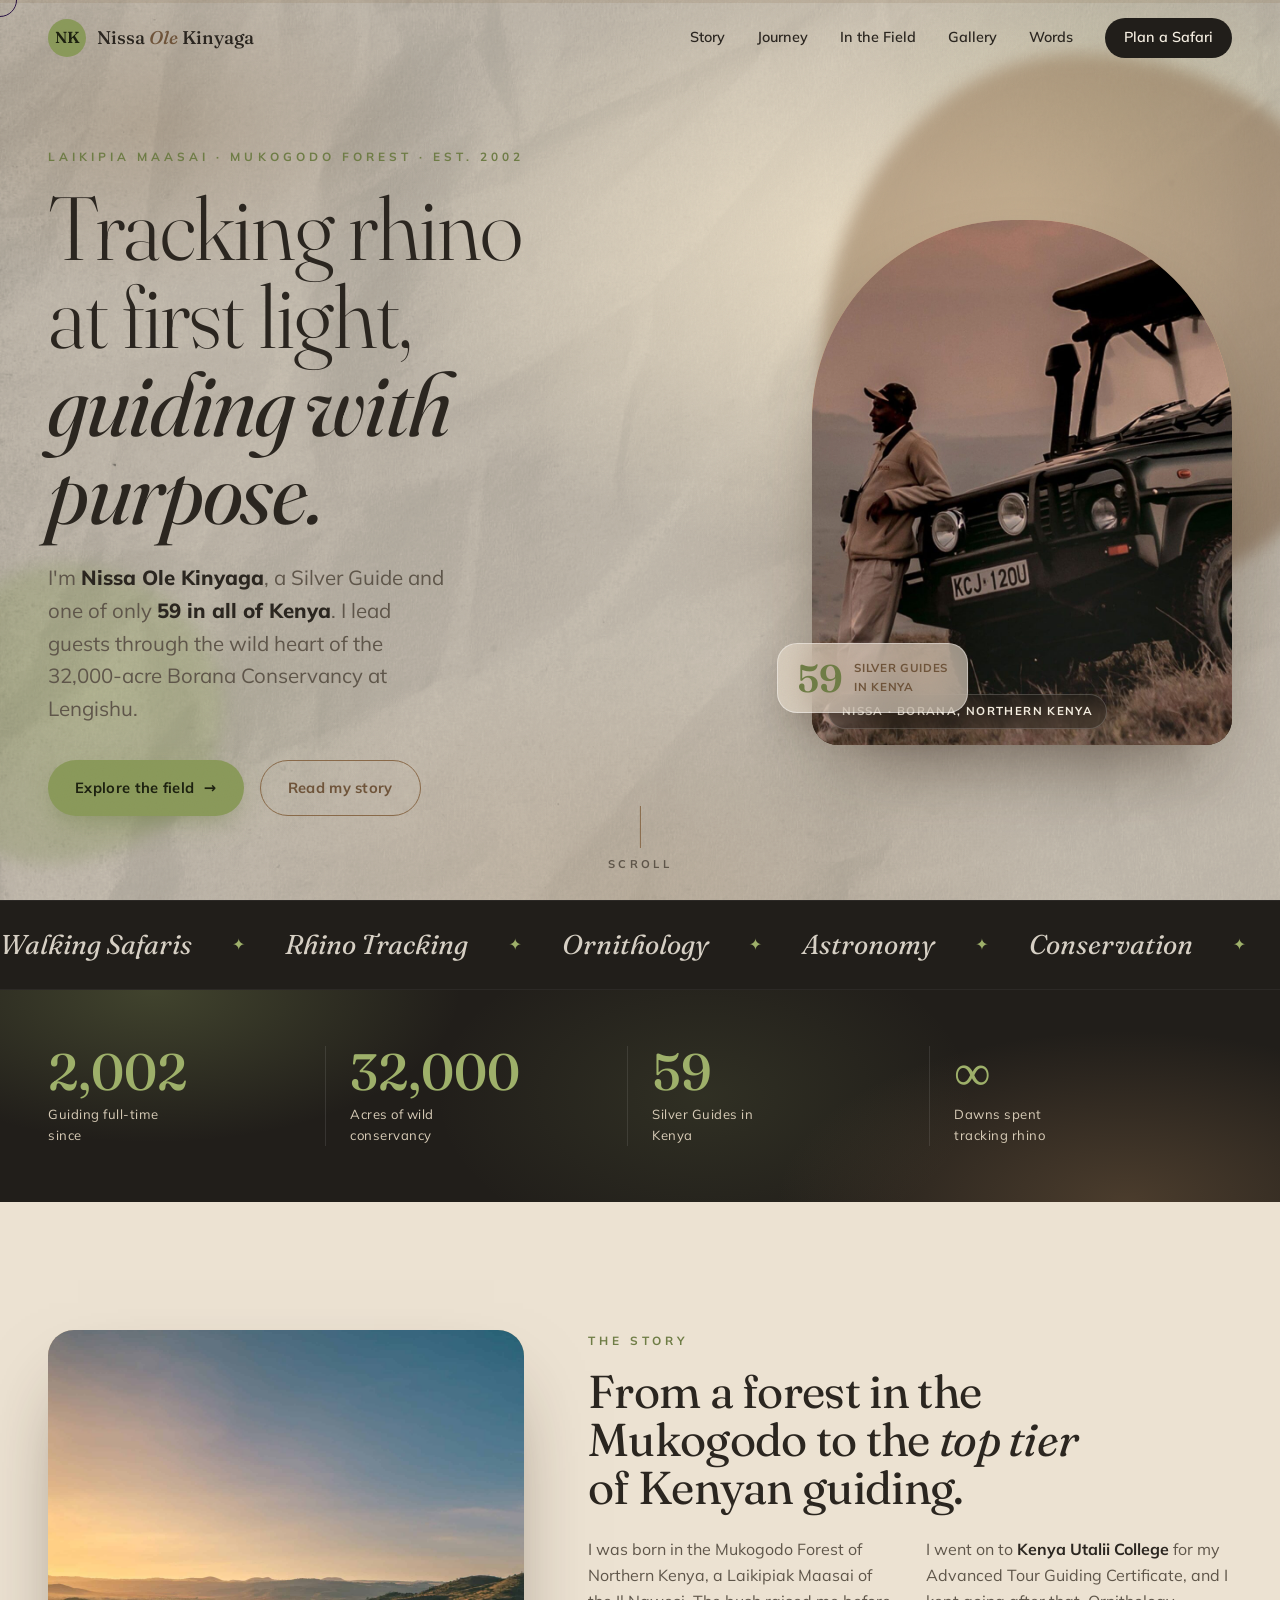
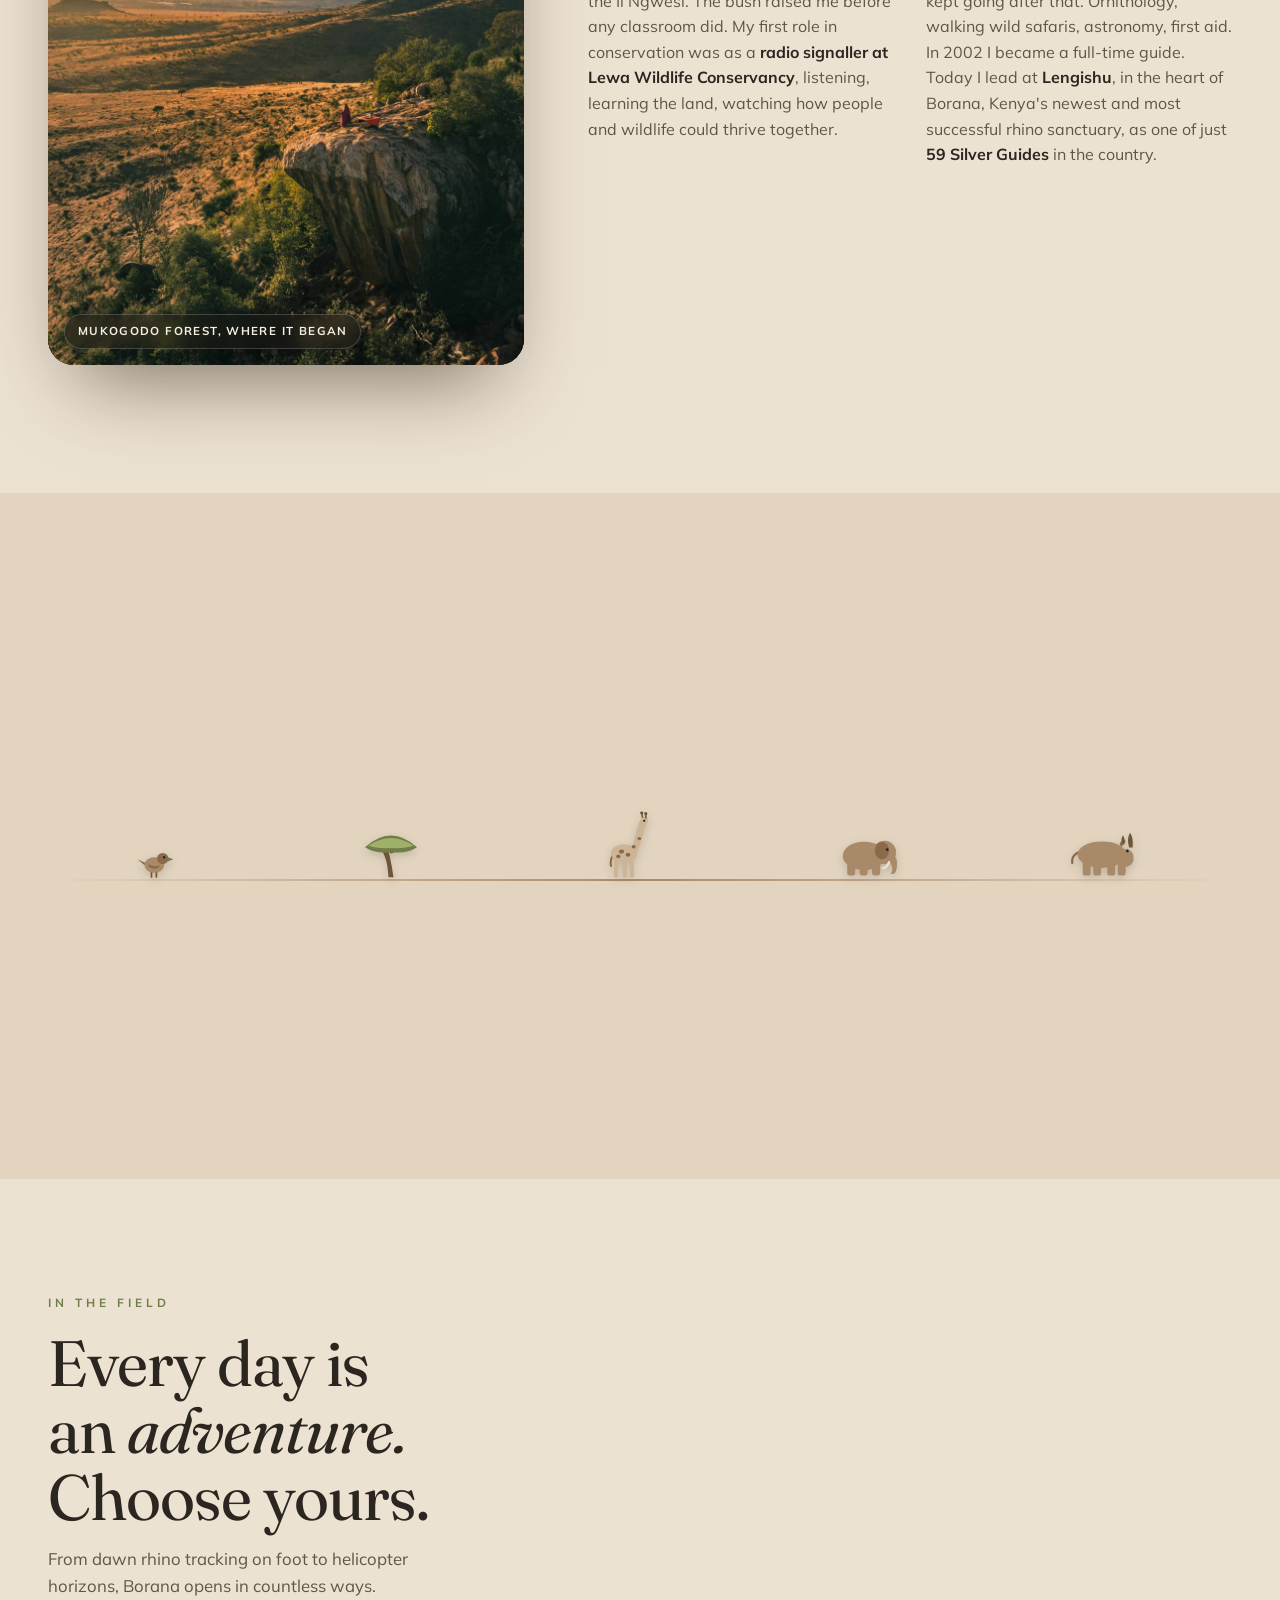
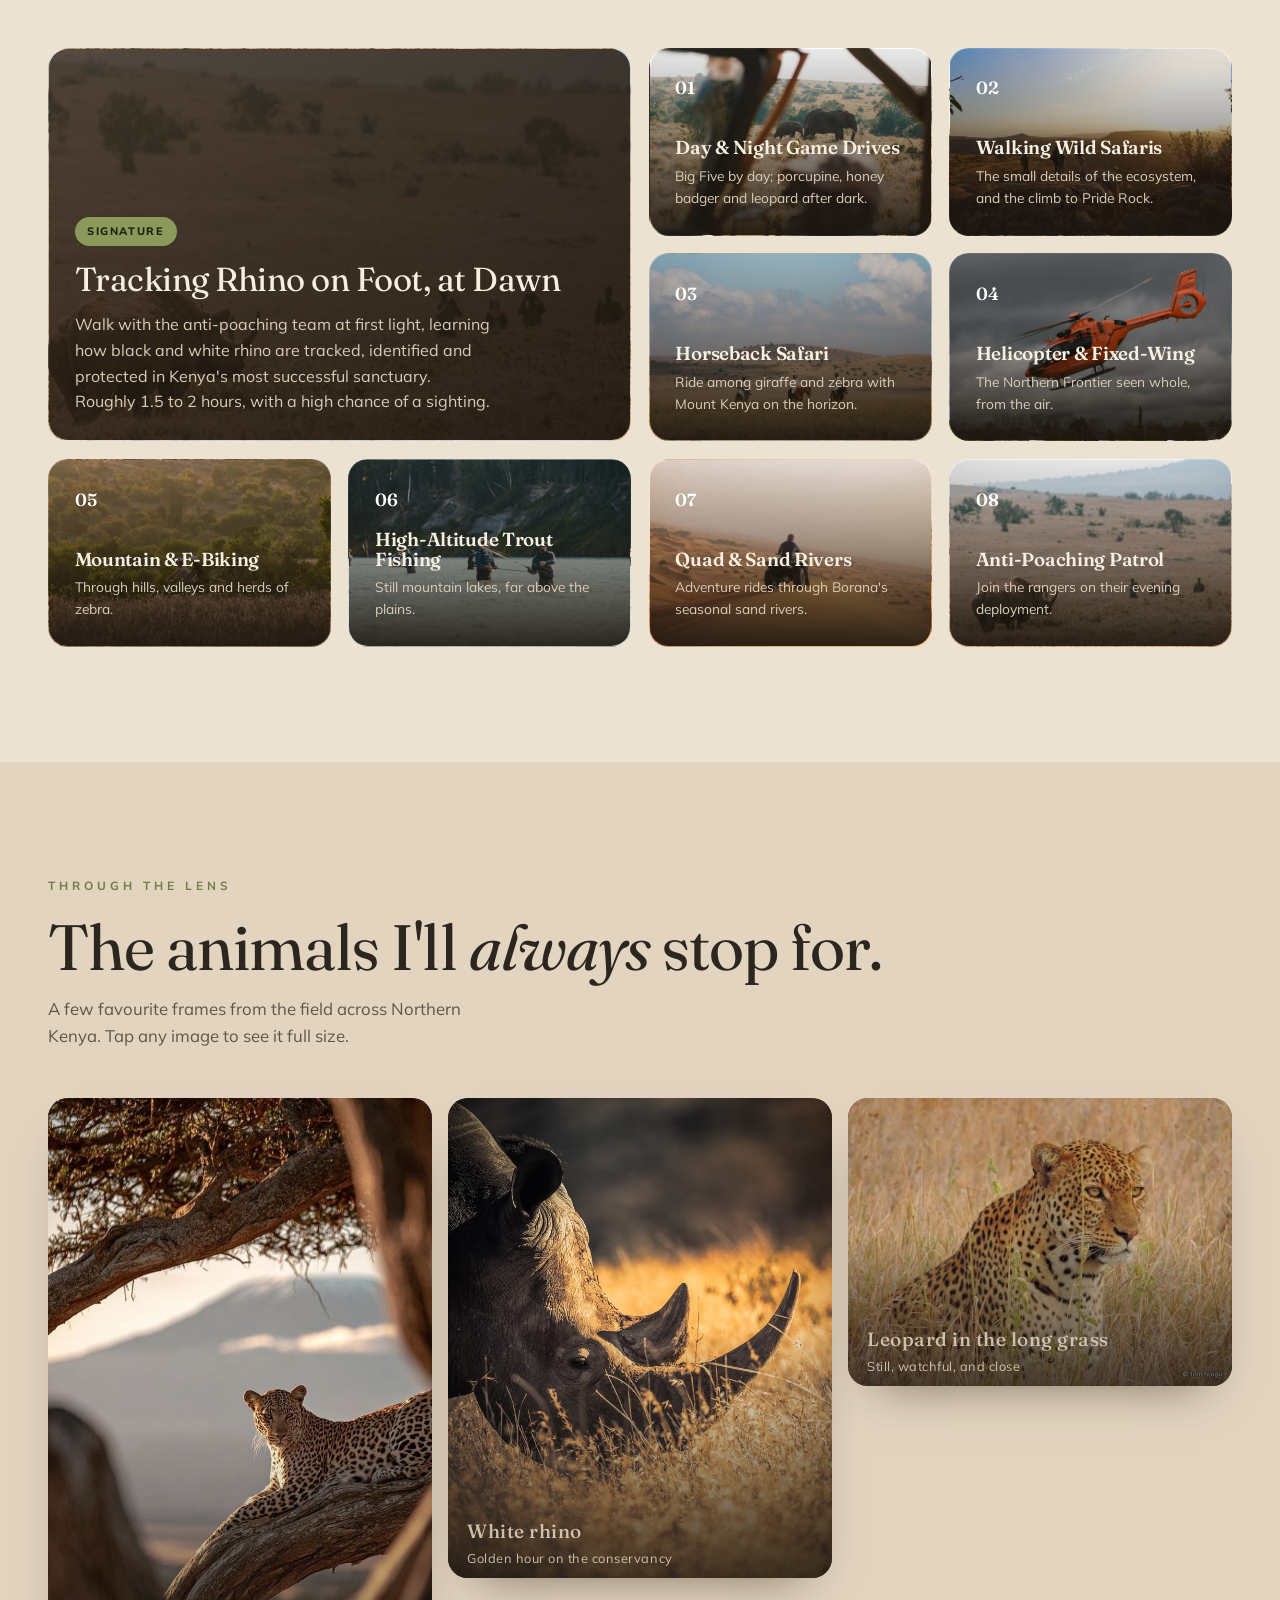
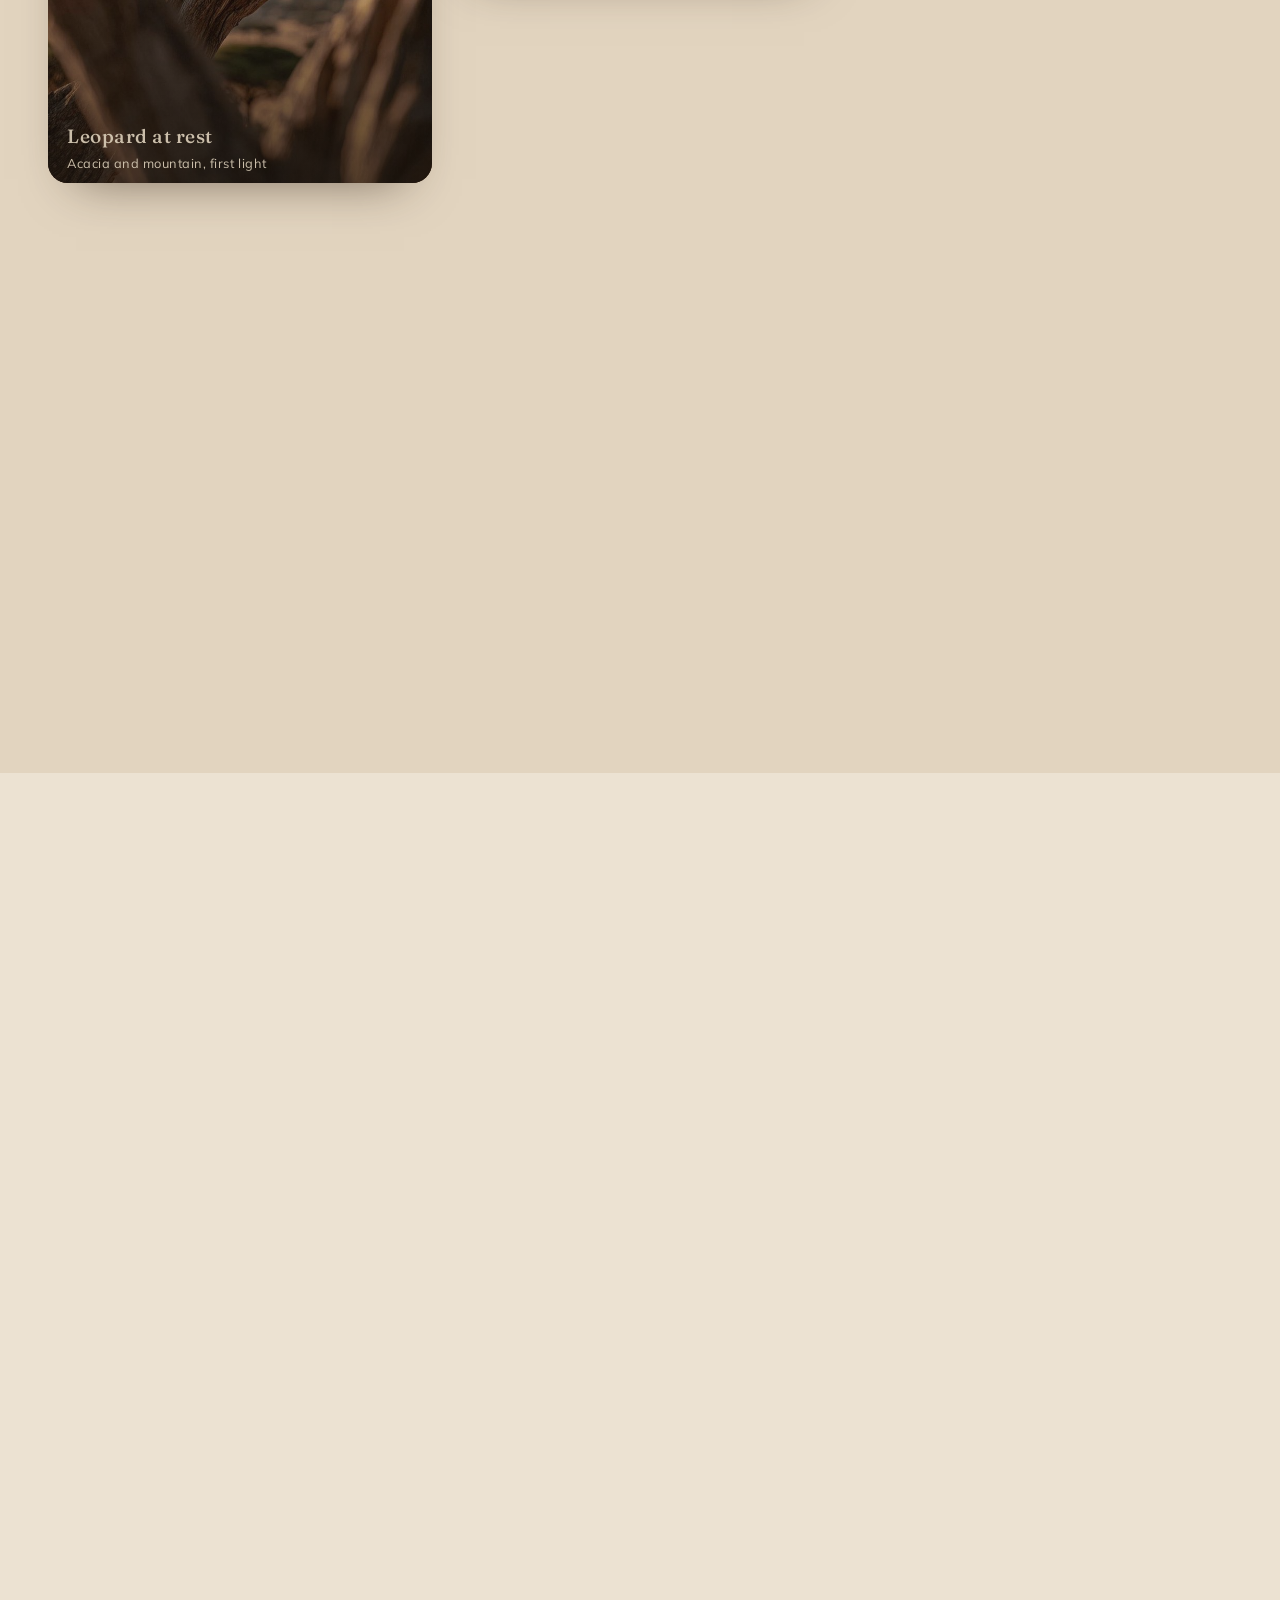
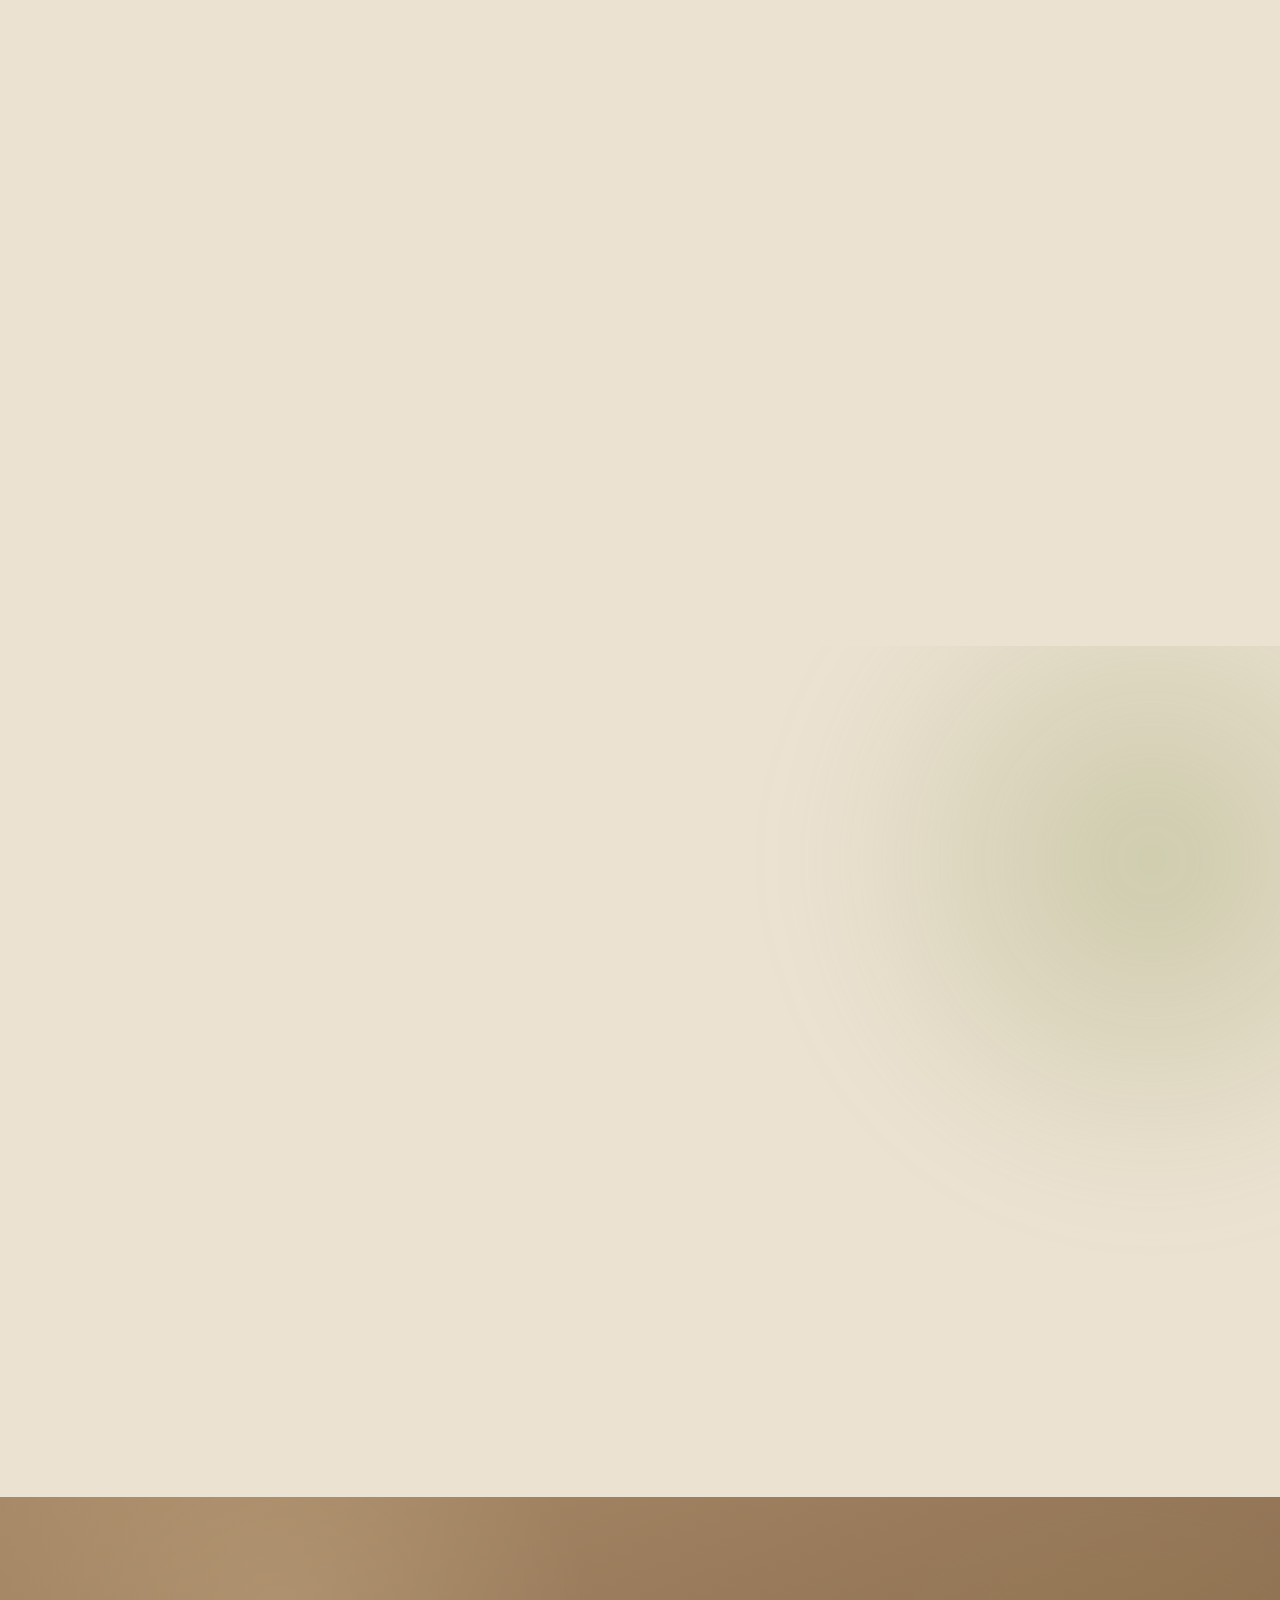
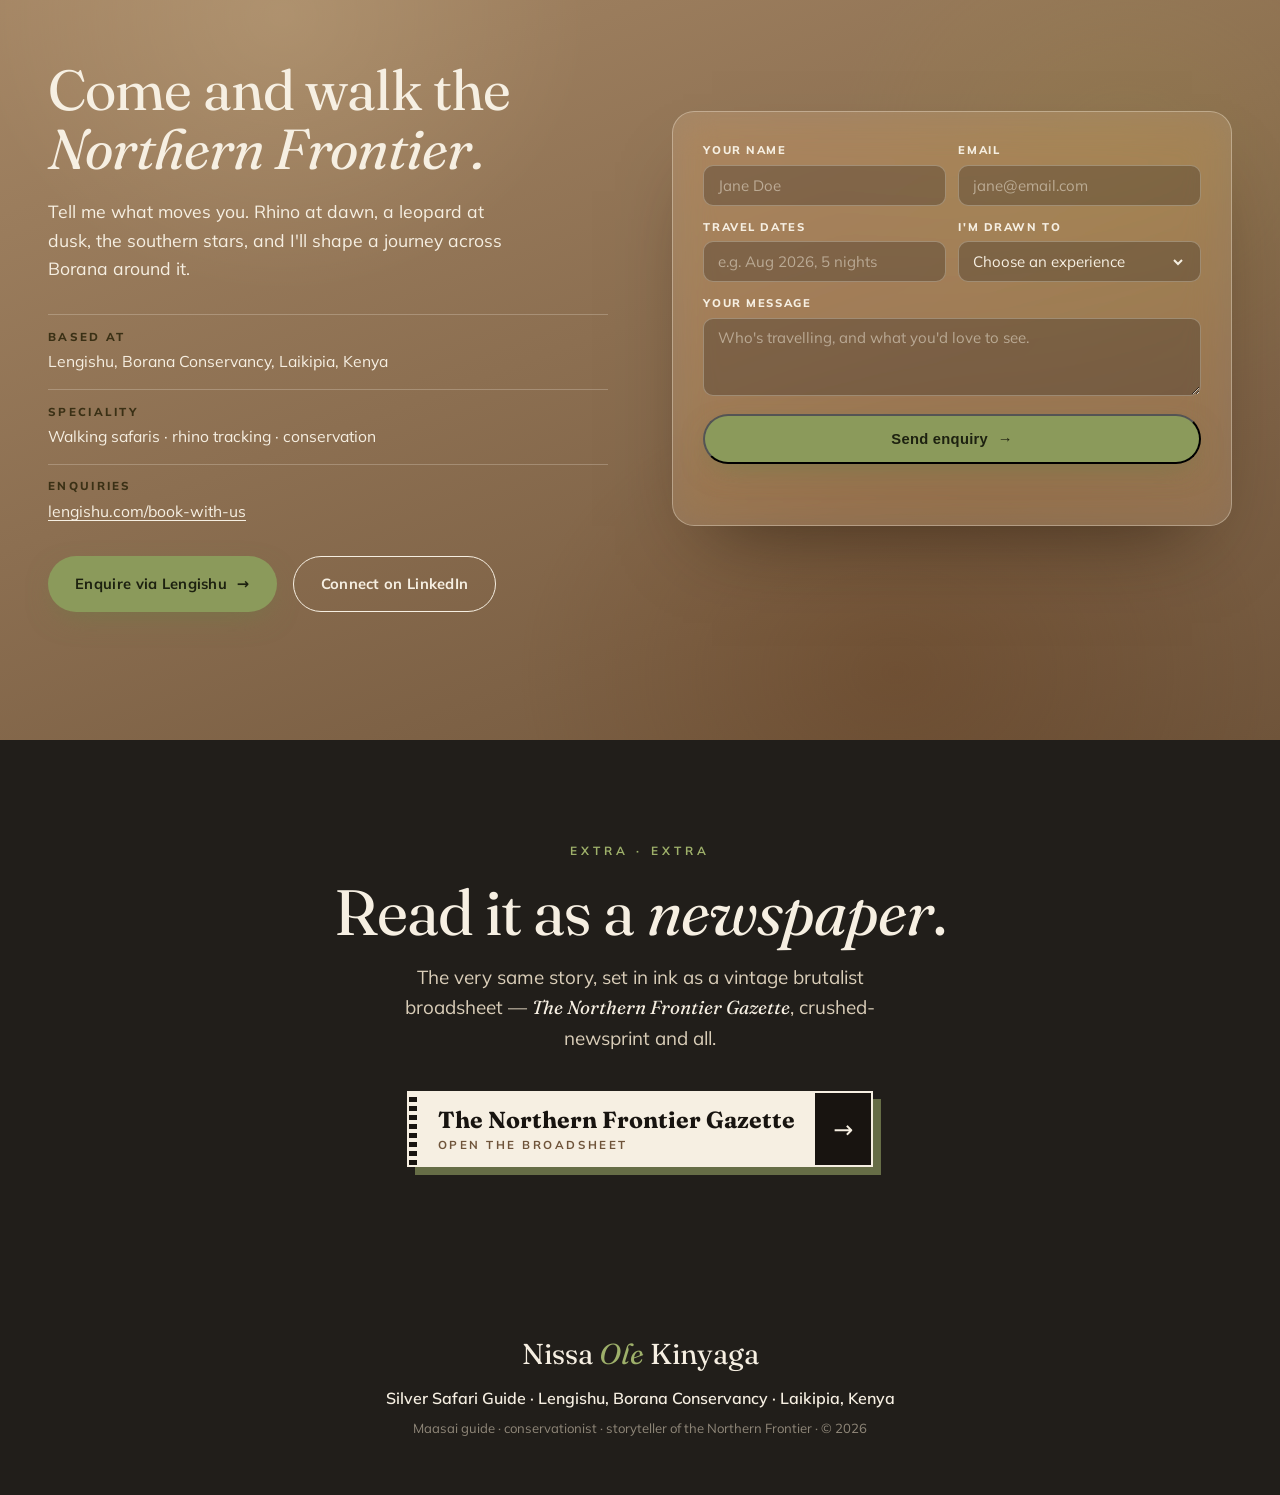
==== commit 5aa18b8d: "Add SEO, structured data, and self-hosted fonts Make the site discoverable and privacy-friendly:  - " ====
--- a/index.html
+++ b/index.html
@@ -3,13 +3,126 @@
 <head>
 <meta charset="UTF-8" />
 <meta name="viewport" content="width=device-width, initial-scale=1.0" />
-<title>Nissa Ole Kinyaga · Silver Safari Guide, Borana Conservancy</title>
-<meta name="description" content="Nissa Ole Kinyaga is a Maasai Silver Guide, one of only 59 in Kenya, leading walking safaris, rhino tracking and conservation journeys across the 32,000-acre Borana Conservancy in Northern Kenya." />
-
-<link rel="preconnect" href="https://fonts.googleapis.com" />
-<link rel="preconnect" href="https://fonts.gstatic.com" crossorigin />
-<link href="https://fonts.googleapis.com/css2?family=Fraunces:ital,opsz,wght@0,9..144,300..900;1,9..144,300..700&family=Mulish:ital,wght@0,300..900;1,300..700&display=swap" rel="stylesheet" />
-<link rel="stylesheet" href="assets/styles.css?v=9" />
+<title>Nissa Ole Kinyaga · Silver Safari Guide, Borana Conservancy, Kenya</title>
+<meta name="description" content="Nissa Ole Kinyaga is a Maasai Silver Safari Guide, one of only 59 in Kenya, leading walking safaris, rhino tracking and conservation journeys across the 32,000-acre Borana Conservancy in Northern Kenya." />
+<meta name="keywords" content="Nissa Ole Kinyaga, Silver Guide Kenya, Borana Conservancy safari, walking safari Laikipia, rhino tracking Kenya, Maasai safari guide, Lengishu, Northern Kenya safari" />
+<meta name="author" content="Nissa Ole Kinyaga" />
+<meta name="robots" content="index, follow, max-image-preview:large, max-snippet:-1, max-video-preview:-1" />
+<meta name="theme-color" content="#ece2d2" />
+
+<!-- ░░ Canonical ░░ -->
+<link rel="canonical" href="https://www.nissahsafaris.com/" />
+
+<!-- ░░ Geo (Borana Conservancy, Laikipia) ░░ -->
+<meta name="geo.region" content="KE-300" />
+<meta name="geo.placename" content="Borana Conservancy, Laikipia, Kenya" />
+<meta name="geo.position" content="0.2333;37.2500" />
+<meta name="ICBM" content="0.2333, 37.2500" />
+
+<!-- ░░ Open Graph ░░ -->
+<meta property="og:type" content="website" />
+<meta property="og:site_name" content="Nissa Ole Kinyaga · Silver Safari Guide" />
+<meta property="og:title" content="Nissa Ole Kinyaga · Silver Safari Guide, Borana Conservancy" />
+<meta property="og:description" content="A Maasai Silver Guide, one of only 59 in Kenya, leading walking safaris, rhino tracking and conservation journeys across the 32,000-acre Borana Conservancy." />
+<meta property="og:url" content="https://www.nissahsafaris.com/" />
+<meta property="og:locale" content="en_KE" />
+<meta property="og:image" content="https://www.nissahsafaris.com/images/gallery-8-nissa-dusk.jpg" />
+<meta property="og:image:width" content="1920" />
+<meta property="og:image:height" content="1080" />
+<meta property="og:image:alt" content="Nissa Ole Kinyaga beside the Lengishu safari vehicle at dusk, Borana Conservancy" />
+
+<!-- ░░ Twitter / X ░░ -->
+<meta name="twitter:card" content="summary_large_image" />
+<meta name="twitter:title" content="Nissa Ole Kinyaga · Silver Safari Guide, Borana Conservancy" />
+<meta name="twitter:description" content="A Maasai Silver Guide, one of only 59 in Kenya, leading walking safaris and rhino tracking across the Borana Conservancy, Northern Kenya." />
+<meta name="twitter:image" content="https://www.nissahsafaris.com/images/gallery-8-nissa-dusk.jpg" />
+<meta name="twitter:image:alt" content="Nissa Ole Kinyaga at dusk on the Borana Conservancy" />
+
+<!-- ░░ Icons / manifest ░░ -->
+<link rel="icon" href="favicon.svg" type="image/svg+xml" />
+<link rel="icon" href="favicon.ico" sizes="any" />
+<link rel="apple-touch-icon" href="apple-touch-icon.png" />
+<link rel="manifest" href="site.webmanifest" />
+
+<!-- Self-hosted fonts (no third-party requests, no IPs sent to Google) -->
+<link rel="stylesheet" href="assets/fonts/fonts-main.css" />
+<link rel="stylesheet" href="assets/styles.css?v=10" />
+
+<!-- ░░ Structured data (Schema.org / JSON-LD) ░░ -->
+<script type="application/ld+json">
+{
+  "@context": "https://schema.org",
+  "@graph": [
+    {
+      "@type": "WebSite",
+      "@id": "https://www.nissahsafaris.com/#website",
+      "url": "https://www.nissahsafaris.com/",
+      "name": "Nissa Ole Kinyaga · Silver Safari Guide",
+      "description": "Portfolio of Nissa Ole Kinyaga, a Maasai Silver Safari Guide on the Borana Conservancy, Northern Kenya.",
+      "inLanguage": "en",
+      "publisher": { "@id": "https://www.nissahsafaris.com/#person" }
+    },
+    {
+      "@type": "Person",
+      "@id": "https://www.nissahsafaris.com/#person",
+      "name": "Nissa Ole Kinyaga",
+      "jobTitle": "Silver Safari Guide",
+      "description": "Maasai Silver Safari Guide, one of only 59 in Kenya, leading walking safaris, rhino tracking and conservation journeys across the Borana Conservancy.",
+      "image": "https://www.nissahsafaris.com/images/nissa-portrait.jpg",
+      "url": "https://www.nissahsafaris.com/",
+      "nationality": "Kenyan",
+      "knowsAbout": ["Walking safaris", "Rhino tracking", "Wildlife conservation", "Ornithology", "Astronomy", "Big Five game viewing", "Maasai culture"],
+      "knowsLanguage": ["en", "sw", "mas"],
+      "alumniOf": { "@type": "EducationalOrganization", "name": "Kenya Utalii College" },
+      "worksFor": { "@id": "https://www.nissahsafaris.com/#agency" },
+      "workLocation": {
+        "@type": "Place",
+        "name": "Lengishu, Borana Conservancy",
+        "address": { "@type": "PostalAddress", "addressRegion": "Laikipia", "addressCountry": "KE" },
+        "geo": { "@type": "GeoCoordinates", "latitude": 0.2333, "longitude": 37.2500 }
+      }
+    },
+    {
+      "@type": "TravelAgency",
+      "@id": "https://www.nissahsafaris.com/#agency",
+      "name": "Nissa Ole Kinyaga Safaris",
+      "description": "Private guided safaris with Silver Guide Nissa Ole Kinyaga across the Borana Conservancy, Northern Kenya.",
+      "url": "https://www.nissahsafaris.com/",
+      "image": "https://www.nissahsafaris.com/images/gallery-8-nissa-dusk.jpg",
+      "priceRange": "$$$",
+      "areaServed": ["Borana Conservancy", "Laikipia", "Northern Kenya"],
+      "address": {
+        "@type": "PostalAddress",
+        "streetAddress": "Lengishu, Borana Conservancy",
+        "addressLocality": "Laikipia",
+        "addressRegion": "Laikipia",
+        "addressCountry": "KE"
+      },
+      "geo": { "@type": "GeoCoordinates", "latitude": 0.2333, "longitude": 37.2500 },
+      "founder": { "@id": "https://www.nissahsafaris.com/#person" },
+      "makesOffer": [
+        { "@type": "Offer", "itemOffered": { "@type": "Service", "name": "Tracking Rhino on Foot at Dawn", "description": "Walk with the anti-poaching team at first light to learn how black and white rhino are tracked, identified and protected." } },
+        { "@type": "Offer", "itemOffered": { "@type": "Service", "name": "Day & Night Game Drives", "description": "Big Five by day; porcupine, honey badger and leopard after dark." } },
+        { "@type": "Offer", "itemOffered": { "@type": "Service", "name": "Walking Wild Safaris", "description": "The small details of the ecosystem, and the climb to Pride Rock." } },
+        { "@type": "Offer", "itemOffered": { "@type": "Service", "name": "Horseback Safari", "description": "Ride among giraffe and zebra with Mount Kenya on the horizon." } },
+        { "@type": "Offer", "itemOffered": { "@type": "Service", "name": "Helicopter & Fixed-Wing Flights", "description": "The Northern Frontier seen whole, from the air." } },
+        { "@type": "Offer", "itemOffered": { "@type": "Service", "name": "Astronomy & the Night Sky", "description": "Guided stargazing of the Southern skies." } }
+      ]
+    },
+    {
+      "@type": "BreadcrumbList",
+      "@id": "https://www.nissahsafaris.com/#breadcrumb",
+      "itemListElement": [
+        { "@type": "ListItem", "position": 1, "name": "Home", "item": "https://www.nissahsafaris.com/" },
+        { "@type": "ListItem", "position": 2, "name": "Story", "item": "https://www.nissahsafaris.com/#story" },
+        { "@type": "ListItem", "position": 3, "name": "In the Field", "item": "https://www.nissahsafaris.com/#field" },
+        { "@type": "ListItem", "position": 4, "name": "Gallery", "item": "https://www.nissahsafaris.com/#gallery" },
+        { "@type": "ListItem", "position": 5, "name": "Plan a Safari", "item": "https://www.nissahsafaris.com/#contact" }
+      ]
+    }
+  ]
+}
+</script>
 </head>
 <body>
 
--- a/assets/fonts/fonts-main.css
+++ b/assets/fonts/fonts-main.css
@@ -0,0 +1,144 @@
+/* vietnamese */
+@font-face {
+  font-family: 'Fraunces';
+  font-style: italic;
+  font-weight: 300 700;
+  font-display: swap;
+  src: url(fraunces-490d6b98.woff2) format('woff2');
+  unicode-range: U+0102-0103, U+0110-0111, U+0128-0129, U+0168-0169, U+01A0-01A1, U+01AF-01B0, U+0300-0301, U+0303-0304, U+0308-0309, U+0323, U+0329, U+1EA0-1EF9, U+20AB;
+}
+/* latin-ext */
+@font-face {
+  font-family: 'Fraunces';
+  font-style: italic;
+  font-weight: 300 700;
+  font-display: swap;
+  src: url(fraunces-6cc8f67d.woff2) format('woff2');
+  unicode-range: U+0100-02BA, U+02BD-02C5, U+02C7-02CC, U+02CE-02D7, U+02DD-02FF, U+0304, U+0308, U+0329, U+1D00-1DBF, U+1E00-1E9F, U+1EF2-1EFF, U+2020, U+20A0-20AB, U+20AD-20C0, U+2113, U+2C60-2C7F, U+A720-A7FF;
+}
+/* latin */
+@font-face {
+  font-family: 'Fraunces';
+  font-style: italic;
+  font-weight: 300 700;
+  font-display: swap;
+  src: url(fraunces-feced23e.woff2) format('woff2');
+  unicode-range: U+0000-00FF, U+0131, U+0152-0153, U+02BB-02BC, U+02C6, U+02DA, U+02DC, U+0304, U+0308, U+0329, U+2000-206F, U+20AC, U+2122, U+2191, U+2193, U+2212, U+2215, U+FEFF, U+FFFD;
+}
+/* vietnamese */
+@font-face {
+  font-family: 'Fraunces';
+  font-style: normal;
+  font-weight: 300 900;
+  font-display: swap;
+  src: url(fraunces-0511eb67.woff2) format('woff2');
+  unicode-range: U+0102-0103, U+0110-0111, U+0128-0129, U+0168-0169, U+01A0-01A1, U+01AF-01B0, U+0300-0301, U+0303-0304, U+0308-0309, U+0323, U+0329, U+1EA0-1EF9, U+20AB;
+}
+/* latin-ext */
+@font-face {
+  font-family: 'Fraunces';
+  font-style: normal;
+  font-weight: 300 900;
+  font-display: swap;
+  src: url(fraunces-79671606.woff2) format('woff2');
+  unicode-range: U+0100-02BA, U+02BD-02C5, U+02C7-02CC, U+02CE-02D7, U+02DD-02FF, U+0304, U+0308, U+0329, U+1D00-1DBF, U+1E00-1E9F, U+1EF2-1EFF, U+2020, U+20A0-20AB, U+20AD-20C0, U+2113, U+2C60-2C7F, U+A720-A7FF;
+}
+/* latin */
+@font-face {
+  font-family: 'Fraunces';
+  font-style: normal;
+  font-weight: 300 900;
+  font-display: swap;
+  src: url(fraunces-39ce2001.woff2) format('woff2');
+  unicode-range: U+0000-00FF, U+0131, U+0152-0153, U+02BB-02BC, U+02C6, U+02DA, U+02DC, U+0304, U+0308, U+0329, U+2000-206F, U+20AC, U+2122, U+2191, U+2193, U+2212, U+2215, U+FEFF, U+FFFD;
+}
+/* cyrillic-ext */
+@font-face {
+  font-family: 'Mulish';
+  font-style: italic;
+  font-weight: 300 700;
+  font-display: swap;
+  src: url(mulish-a9c37155.woff2) format('woff2');
+  unicode-range: U+0460-052F, U+1C80-1C8A, U+20B4, U+2DE0-2DFF, U+A640-A69F, U+FE2E-FE2F;
+}
+/* cyrillic */
+@font-face {
+  font-family: 'Mulish';
+  font-style: italic;
+  font-weight: 300 700;
+  font-display: swap;
+  src: url(mulish-0ae1ba71.woff2) format('woff2');
+  unicode-range: U+0301, U+0400-045F, U+0490-0491, U+04B0-04B1, U+2116;
+}
+/* vietnamese */
+@font-face {
+  font-family: 'Mulish';
+  font-style: italic;
+  font-weight: 300 700;
+  font-display: swap;
+  src: url(mulish-6dae757a.woff2) format('woff2');
+  unicode-range: U+0102-0103, U+0110-0111, U+0128-0129, U+0168-0169, U+01A0-01A1, U+01AF-01B0, U+0300-0301, U+0303-0304, U+0308-0309, U+0323, U+0329, U+1EA0-1EF9, U+20AB;
+}
+/* latin-ext */
+@font-face {
+  font-family: 'Mulish';
+  font-style: italic;
+  font-weight: 300 700;
+  font-display: swap;
+  src: url(mulish-c4f9cfff.woff2) format('woff2');
+  unicode-range: U+0100-02BA, U+02BD-02C5, U+02C7-02CC, U+02CE-02D7, U+02DD-02FF, U+0304, U+0308, U+0329, U+1D00-1DBF, U+1E00-1E9F, U+1EF2-1EFF, U+2020, U+20A0-20AB, U+20AD-20C0, U+2113, U+2C60-2C7F, U+A720-A7FF;
+}
+/* latin */
+@font-face {
+  font-family: 'Mulish';
+  font-style: italic;
+  font-weight: 300 700;
+  font-display: swap;
+  src: url(mulish-228c759d.woff2) format('woff2');
+  unicode-range: U+0000-00FF, U+0131, U+0152-0153, U+02BB-02BC, U+02C6, U+02DA, U+02DC, U+0304, U+0308, U+0329, U+2000-206F, U+20AC, U+2122, U+2191, U+2193, U+2212, U+2215, U+FEFF, U+FFFD;
+}
+/* cyrillic-ext */
+@font-face {
+  font-family: 'Mulish';
+  font-style: normal;
+  font-weight: 300 900;
+  font-display: swap;
+  src: url(mulish-19a69204.woff2) format('woff2');
+  unicode-range: U+0460-052F, U+1C80-1C8A, U+20B4, U+2DE0-2DFF, U+A640-A69F, U+FE2E-FE2F;
+}
+/* cyrillic */
+@font-face {
+  font-family: 'Mulish';
+  font-style: normal;
+  font-weight: 300 900;
+  font-display: swap;
+  src: url(mulish-661fd636.woff2) format('woff2');
+  unicode-range: U+0301, U+0400-045F, U+0490-0491, U+04B0-04B1, U+2116;
+}
+/* vietnamese */
+@font-face {
+  font-family: 'Mulish';
+  font-style: normal;
+  font-weight: 300 900;
+  font-display: swap;
+  src: url(mulish-0a088170.woff2) format('woff2');
+  unicode-range: U+0102-0103, U+0110-0111, U+0128-0129, U+0168-0169, U+01A0-01A1, U+01AF-01B0, U+0300-0301, U+0303-0304, U+0308-0309, U+0323, U+0329, U+1EA0-1EF9, U+20AB;
+}
+/* latin-ext */
+@font-face {
+  font-family: 'Mulish';
+  font-style: normal;
+  font-weight: 300 900;
+  font-display: swap;
+  src: url(mulish-2db7963d.woff2) format('woff2');
+  unicode-range: U+0100-02BA, U+02BD-02C5, U+02C7-02CC, U+02CE-02D7, U+02DD-02FF, U+0304, U+0308, U+0329, U+1D00-1DBF, U+1E00-1E9F, U+1EF2-1EFF, U+2020, U+20A0-20AB, U+20AD-20C0, U+2113, U+2C60-2C7F, U+A720-A7FF;
+}
+/* latin */
+@font-face {
+  font-family: 'Mulish';
+  font-style: normal;
+  font-weight: 300 900;
+  font-display: swap;
+  src: url(mulish-120b6ef0.woff2) format('woff2');
+  unicode-range: U+0000-00FF, U+0131, U+0152-0153, U+02BB-02BC, U+02C6, U+02DA, U+02DC, U+0304, U+0308, U+0329, U+2000-206F, U+20AC, U+2122, U+2191, U+2193, U+2212, U+2215, U+FEFF, U+FFFD;
+}
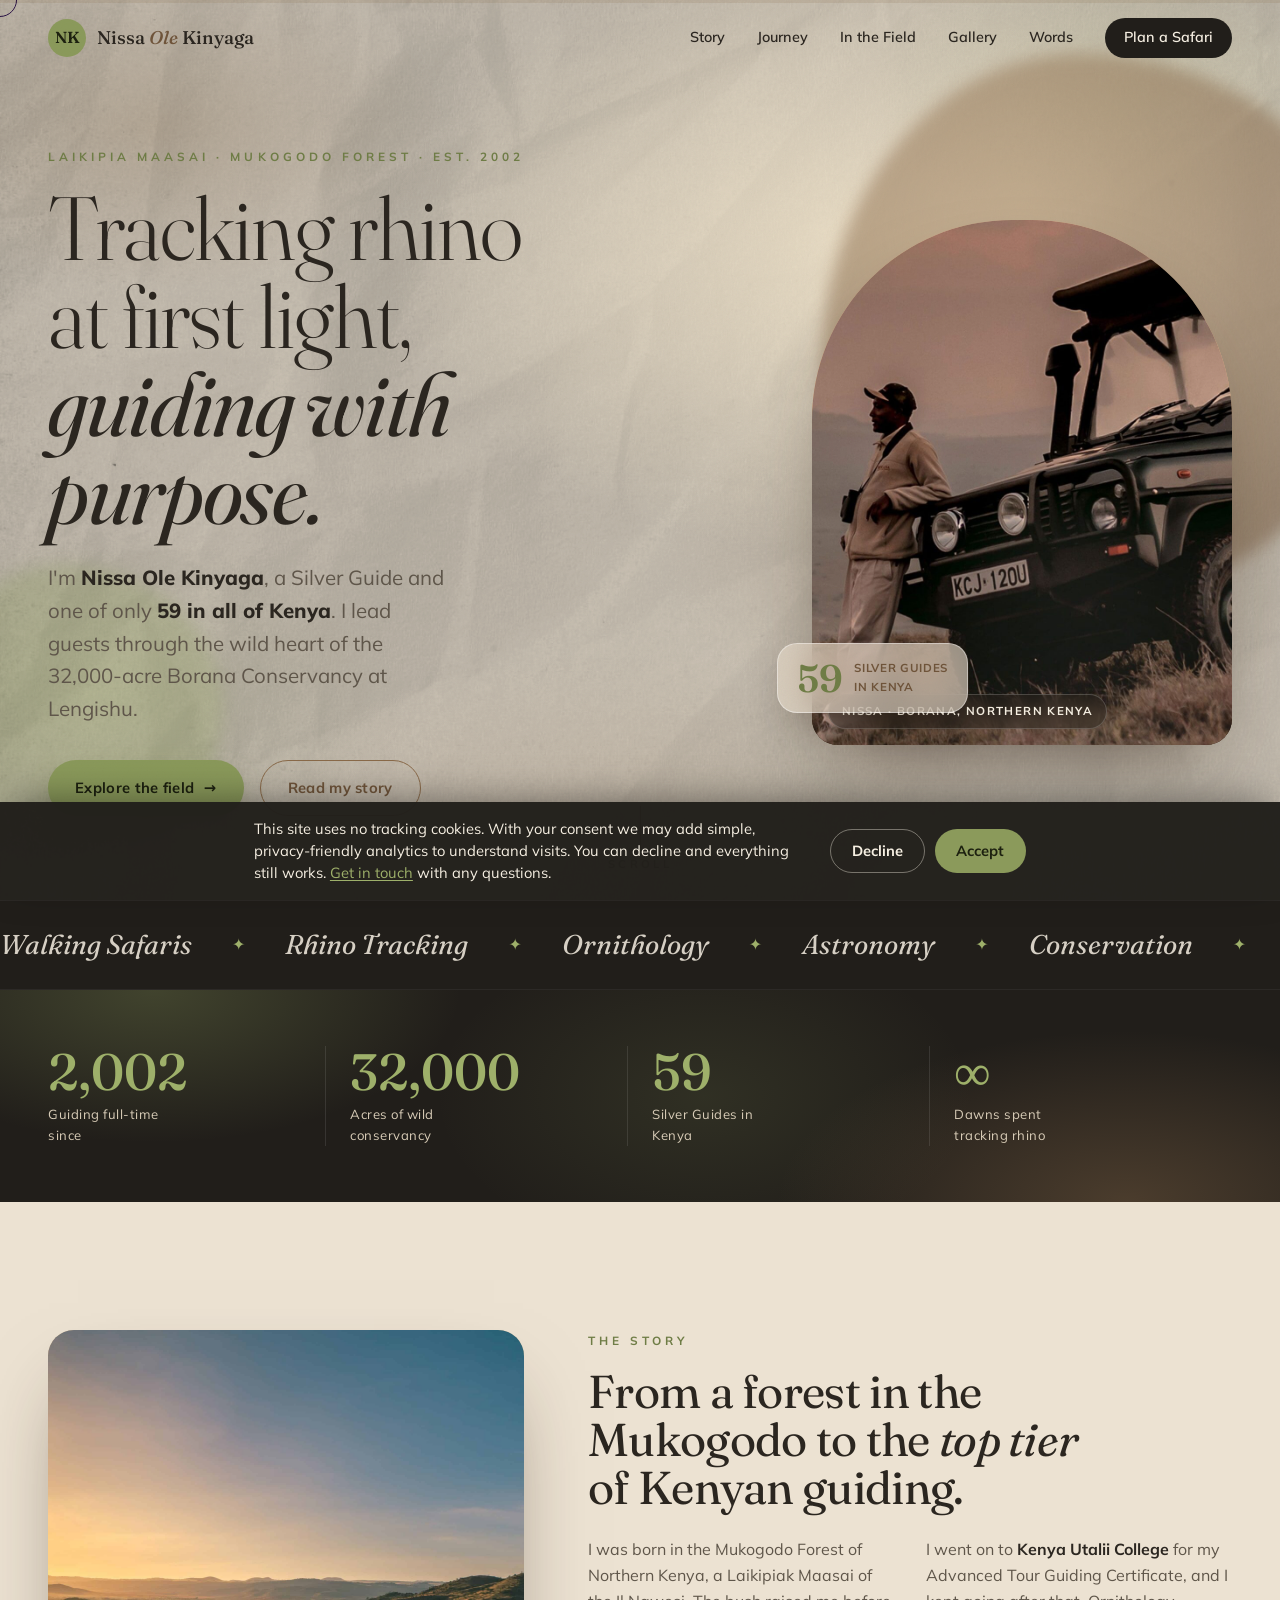
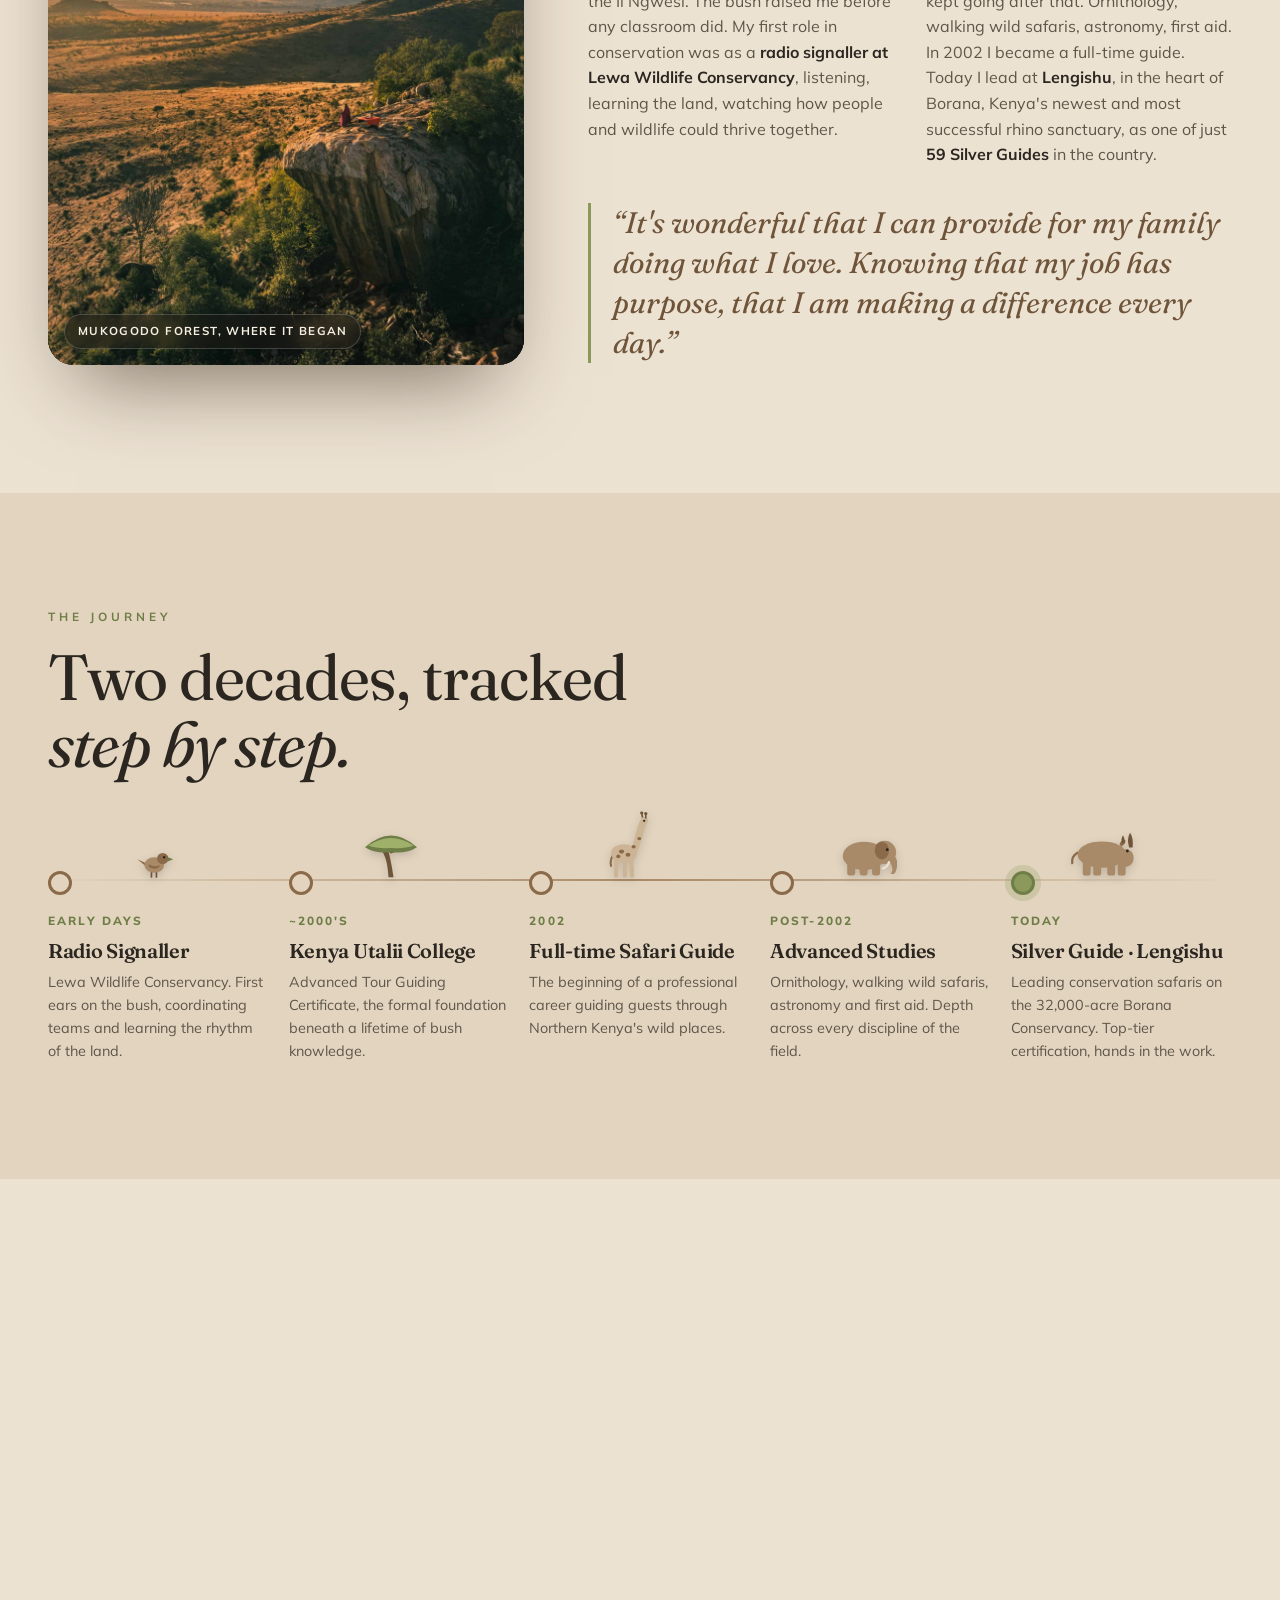
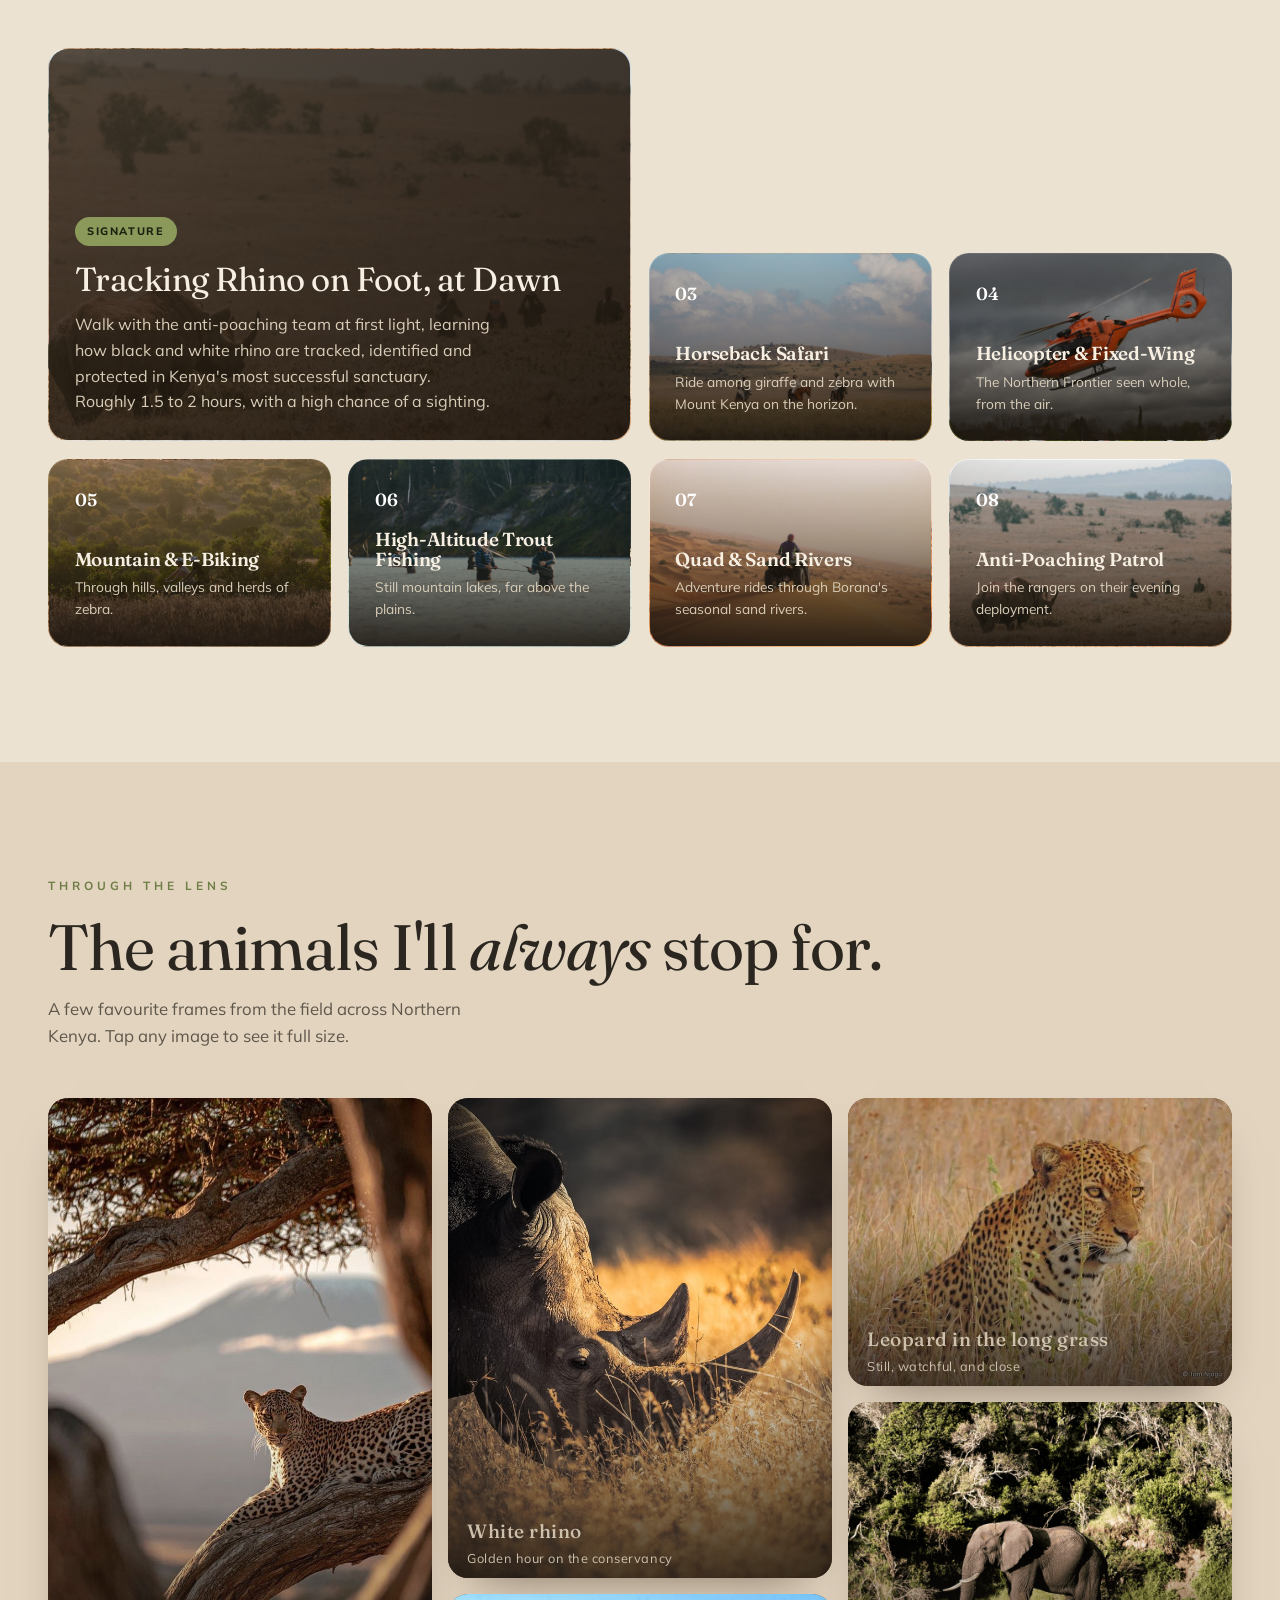
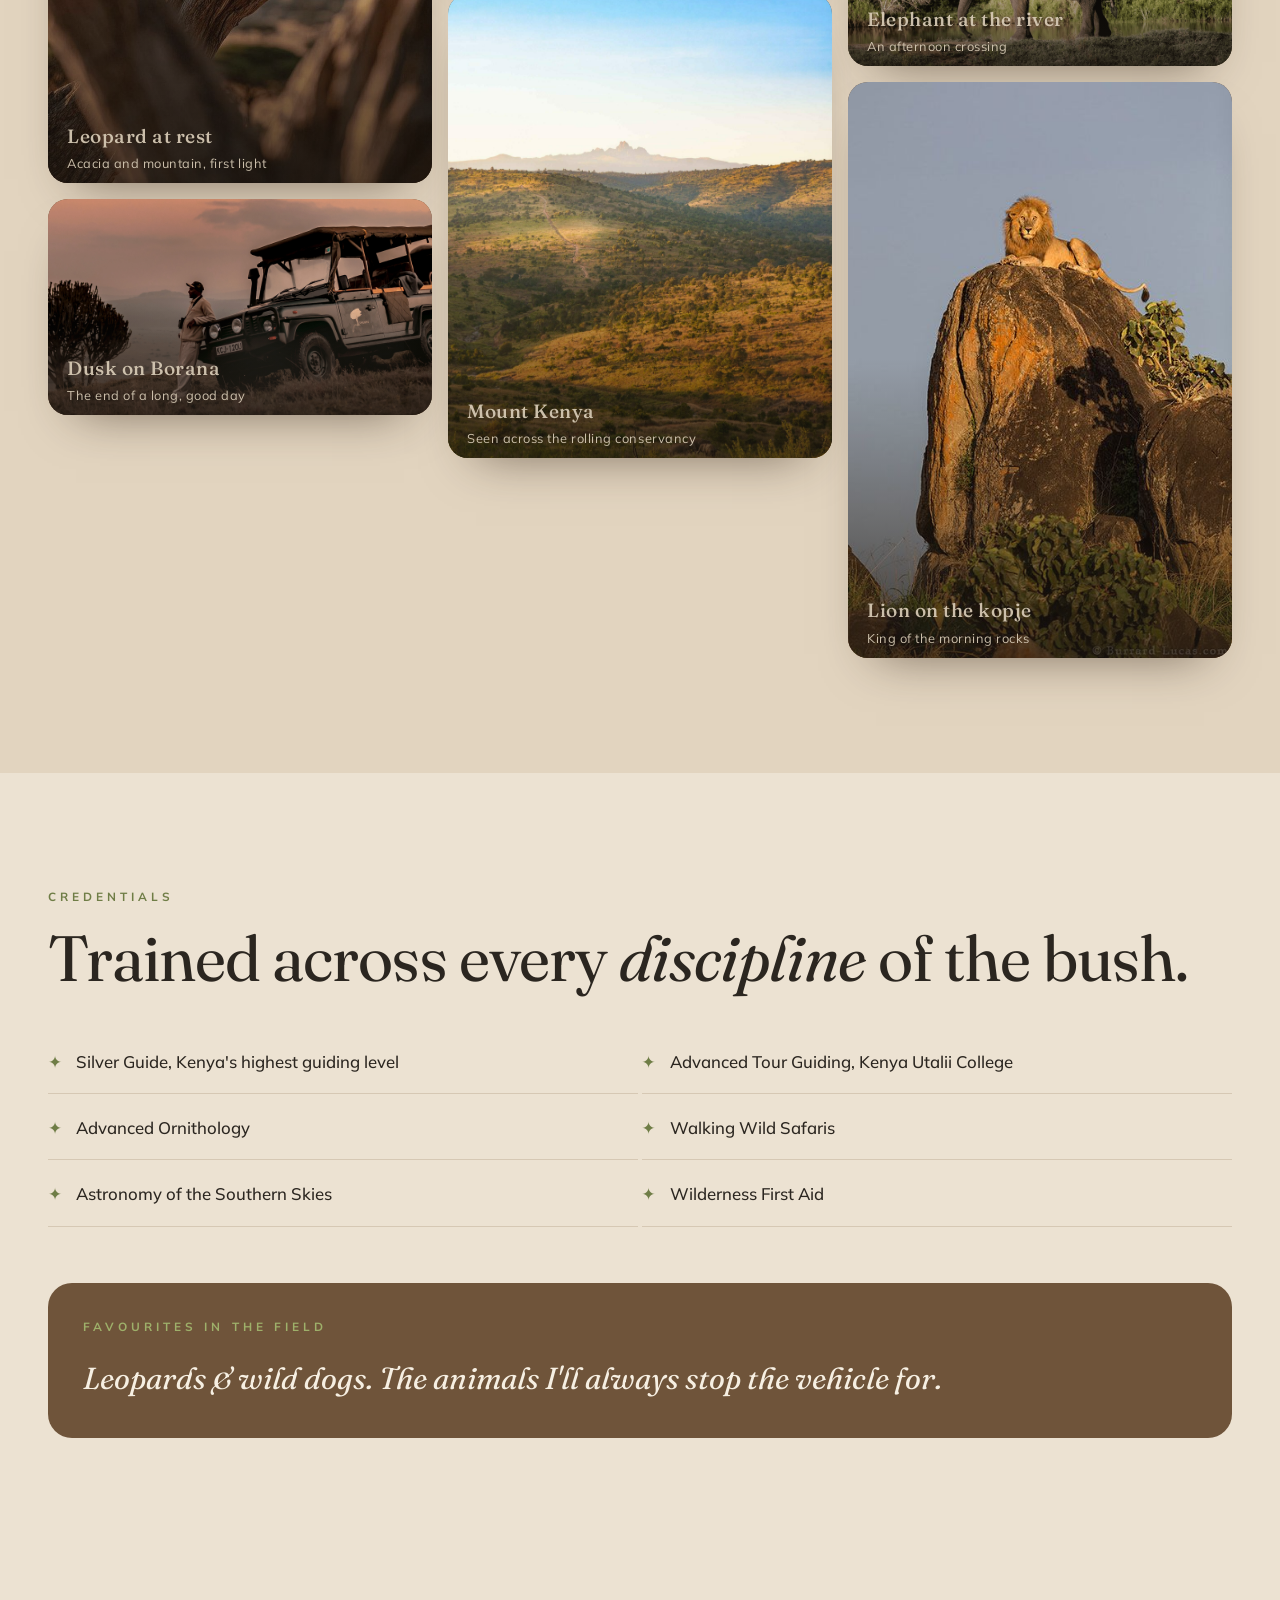
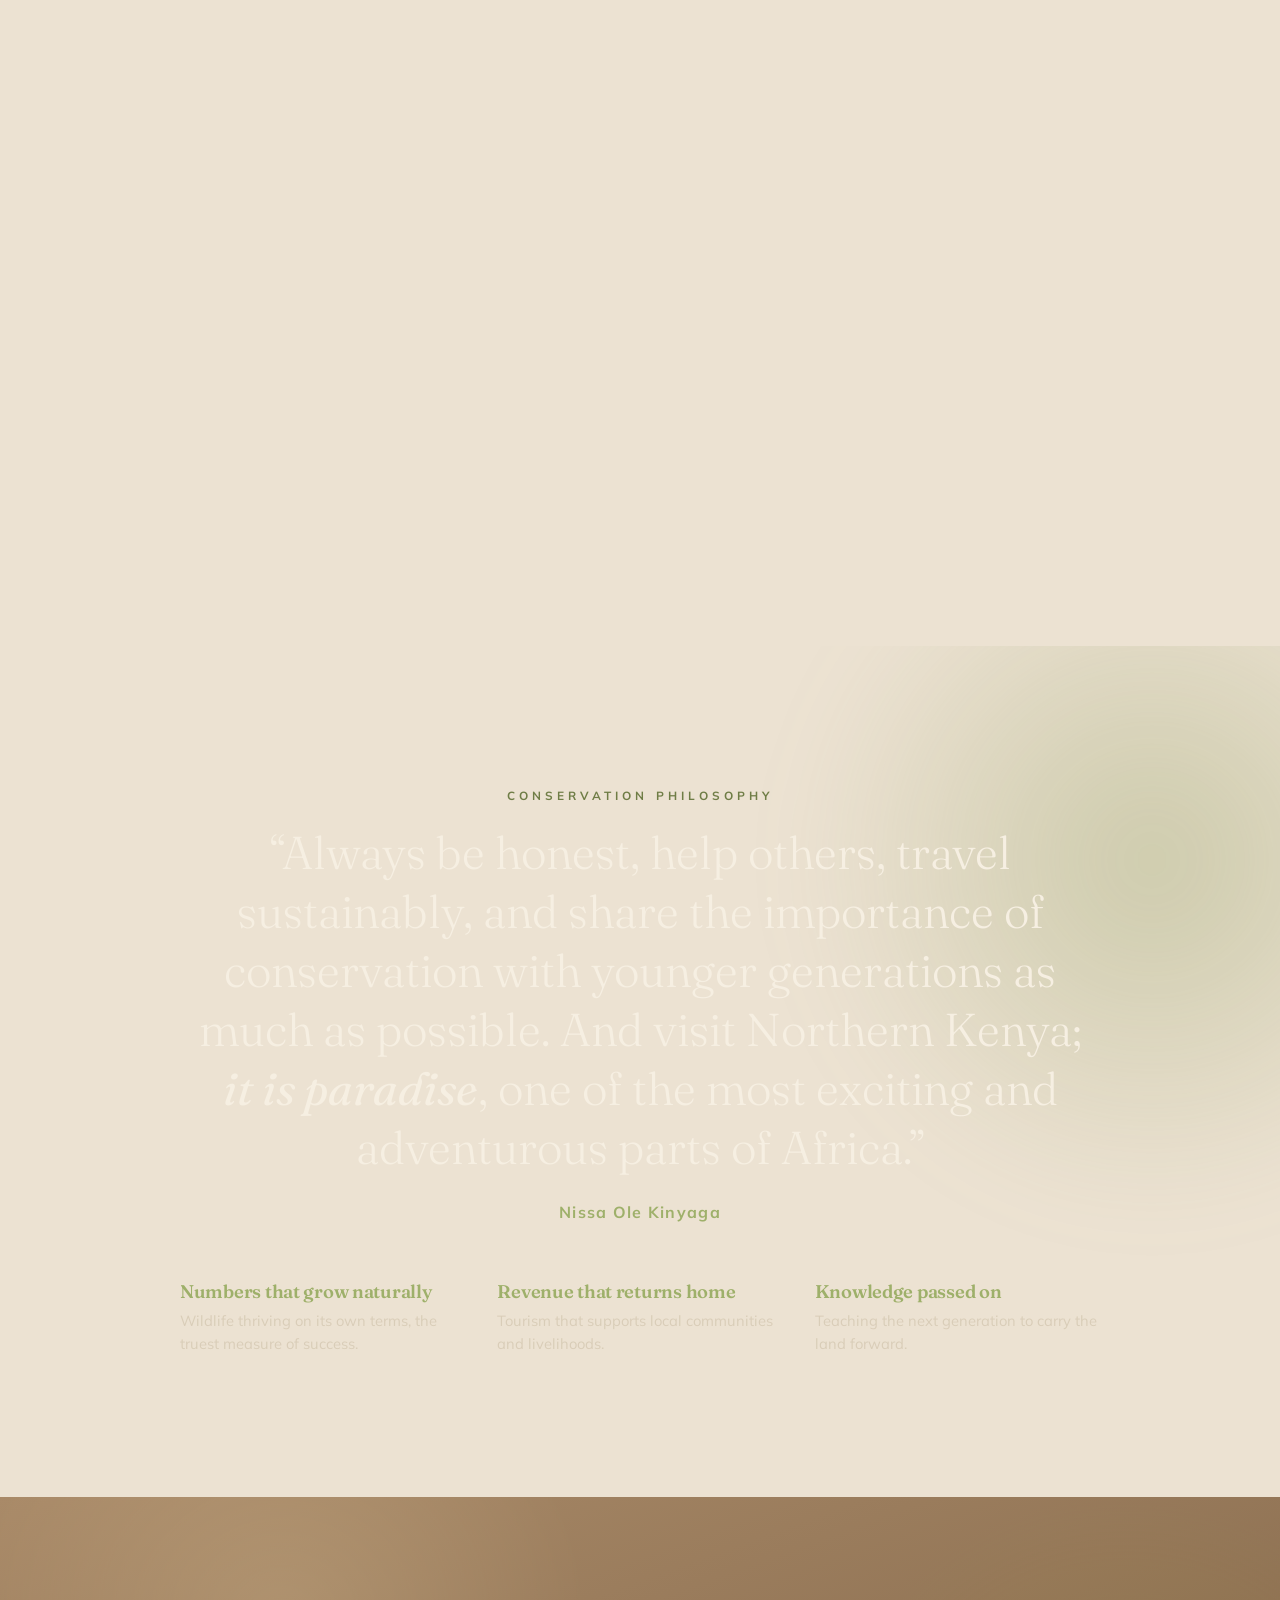
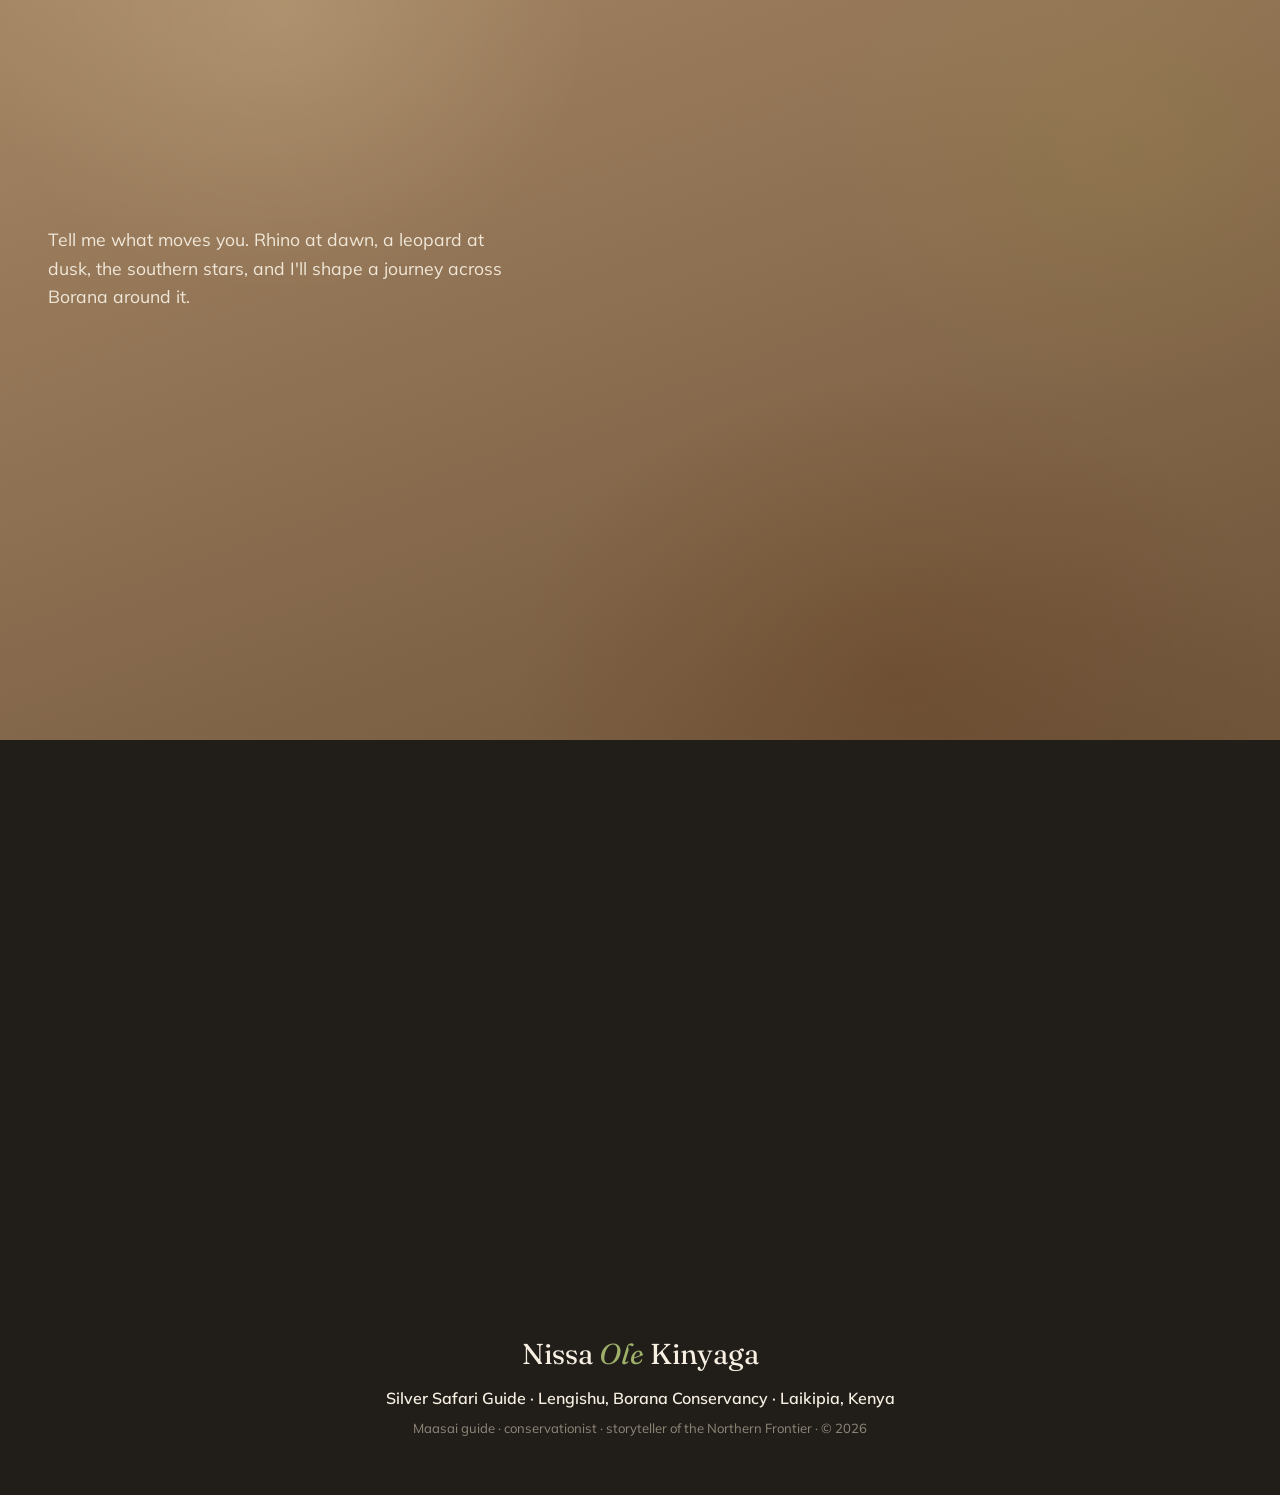
==== commit 791a6c2d: "Add cookie consent banner Add a self-contained, accessible consent banner (assets/consent.js) loaded" ====
--- a/index.html
+++ b/index.html
@@ -621,6 +621,7 @@
   <span class="lightbox__count"></span>
 </div>
 
-<script src="assets/script.js?v=9"></script>
+<script src="assets/script.js?v=10"></script>
+<script src="assets/consent.js" defer></script>
 </body>
 </html>
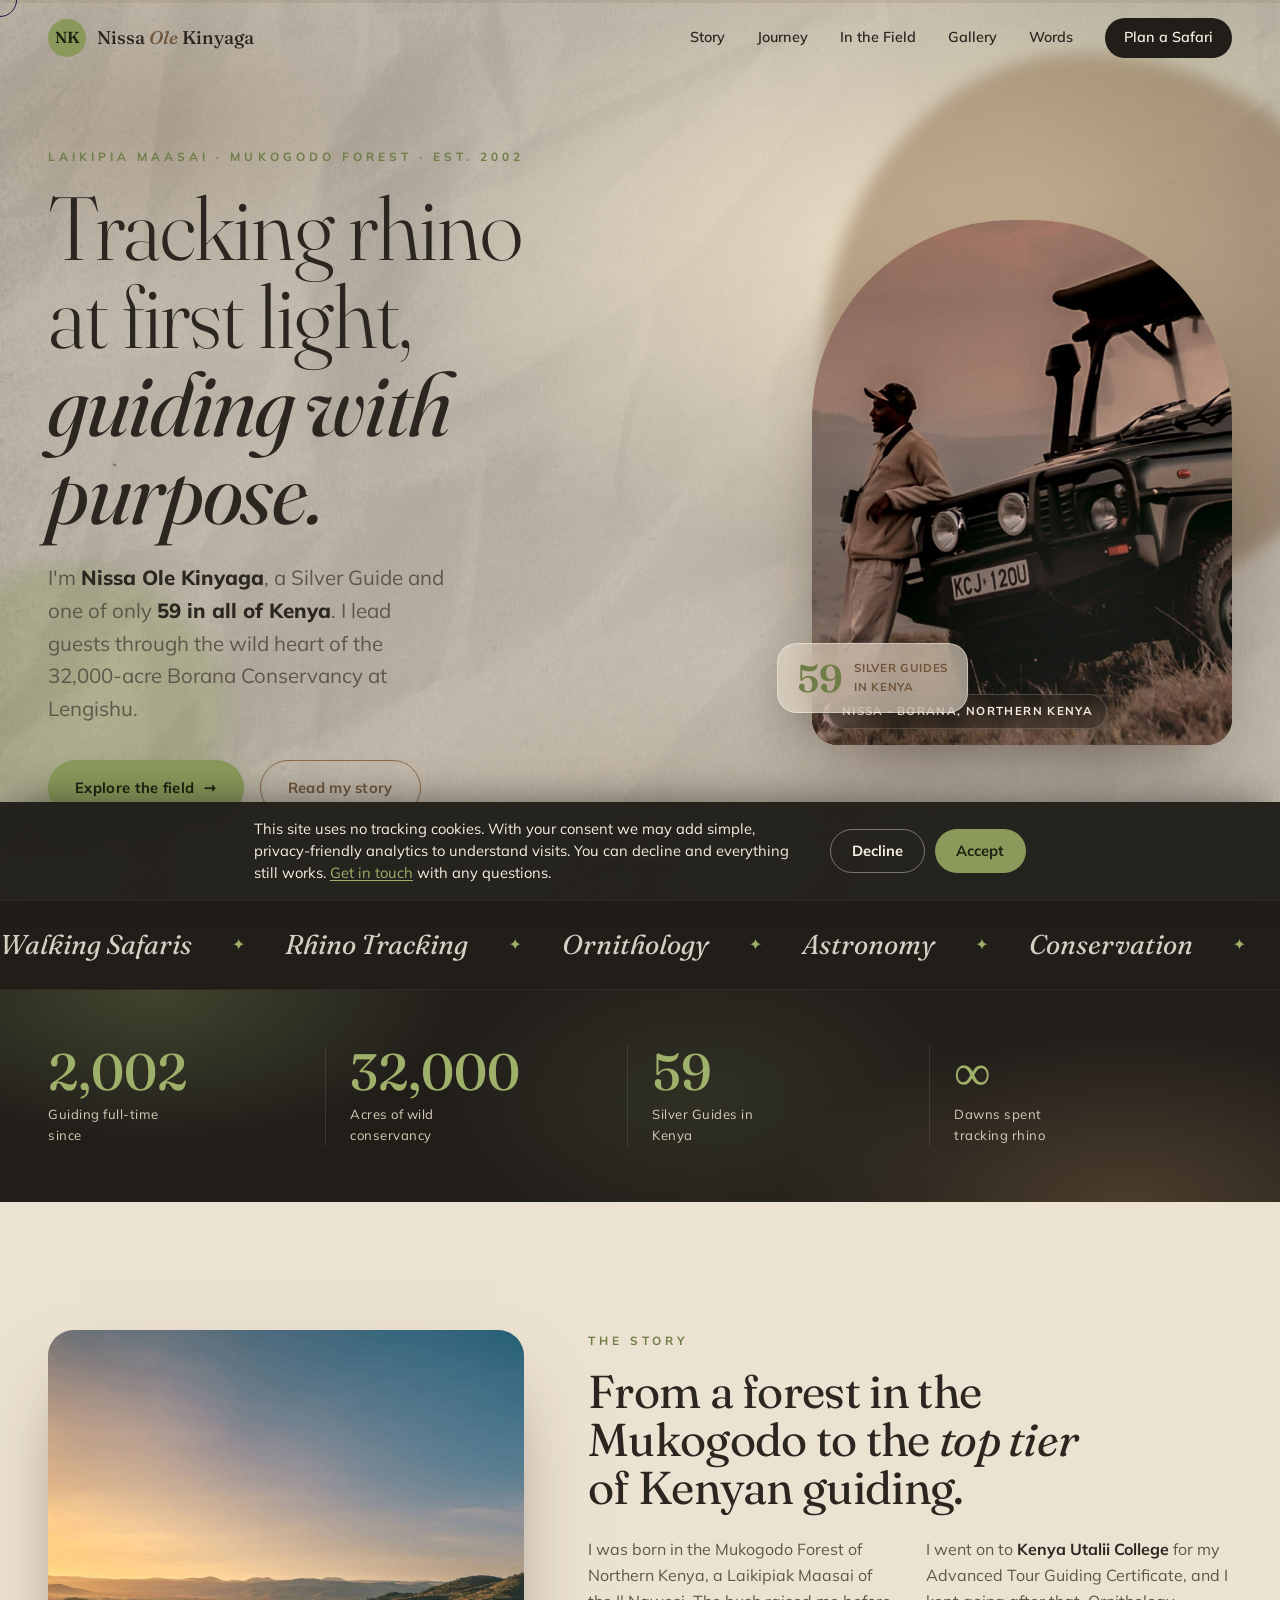
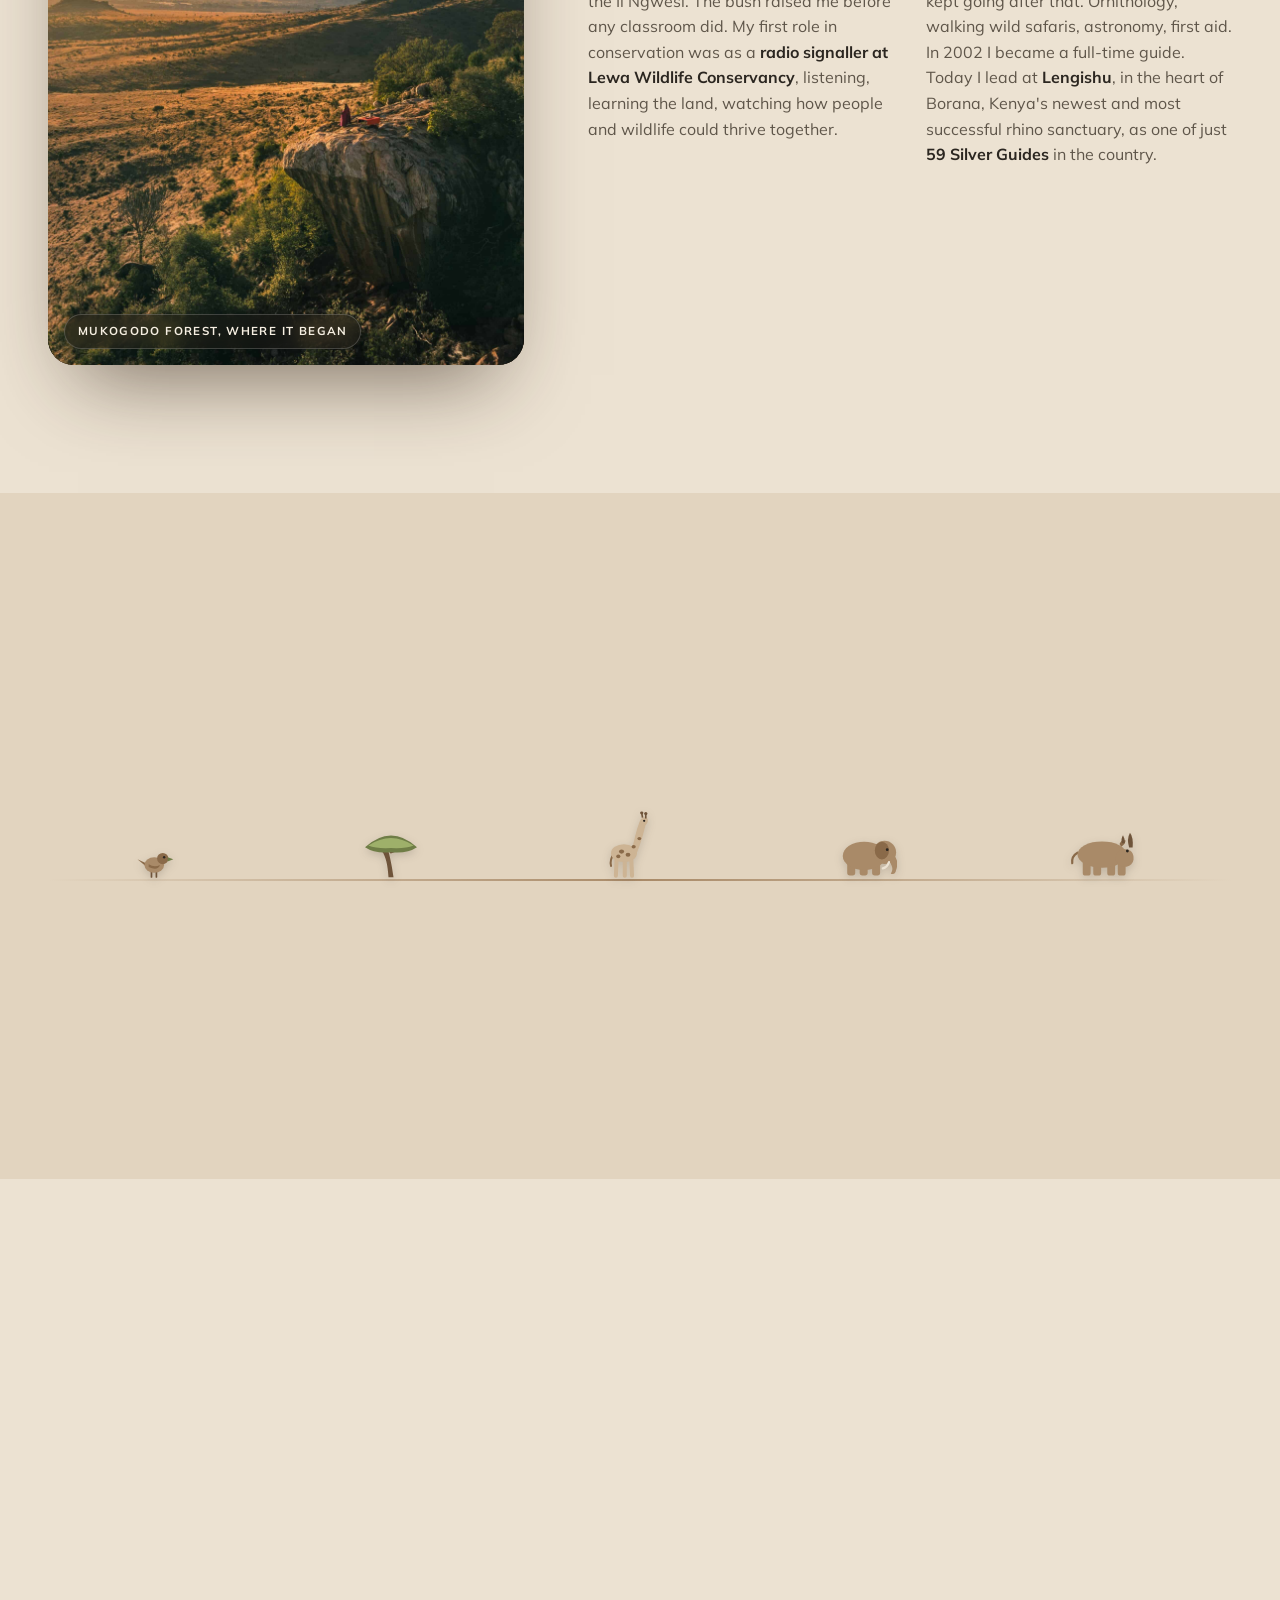
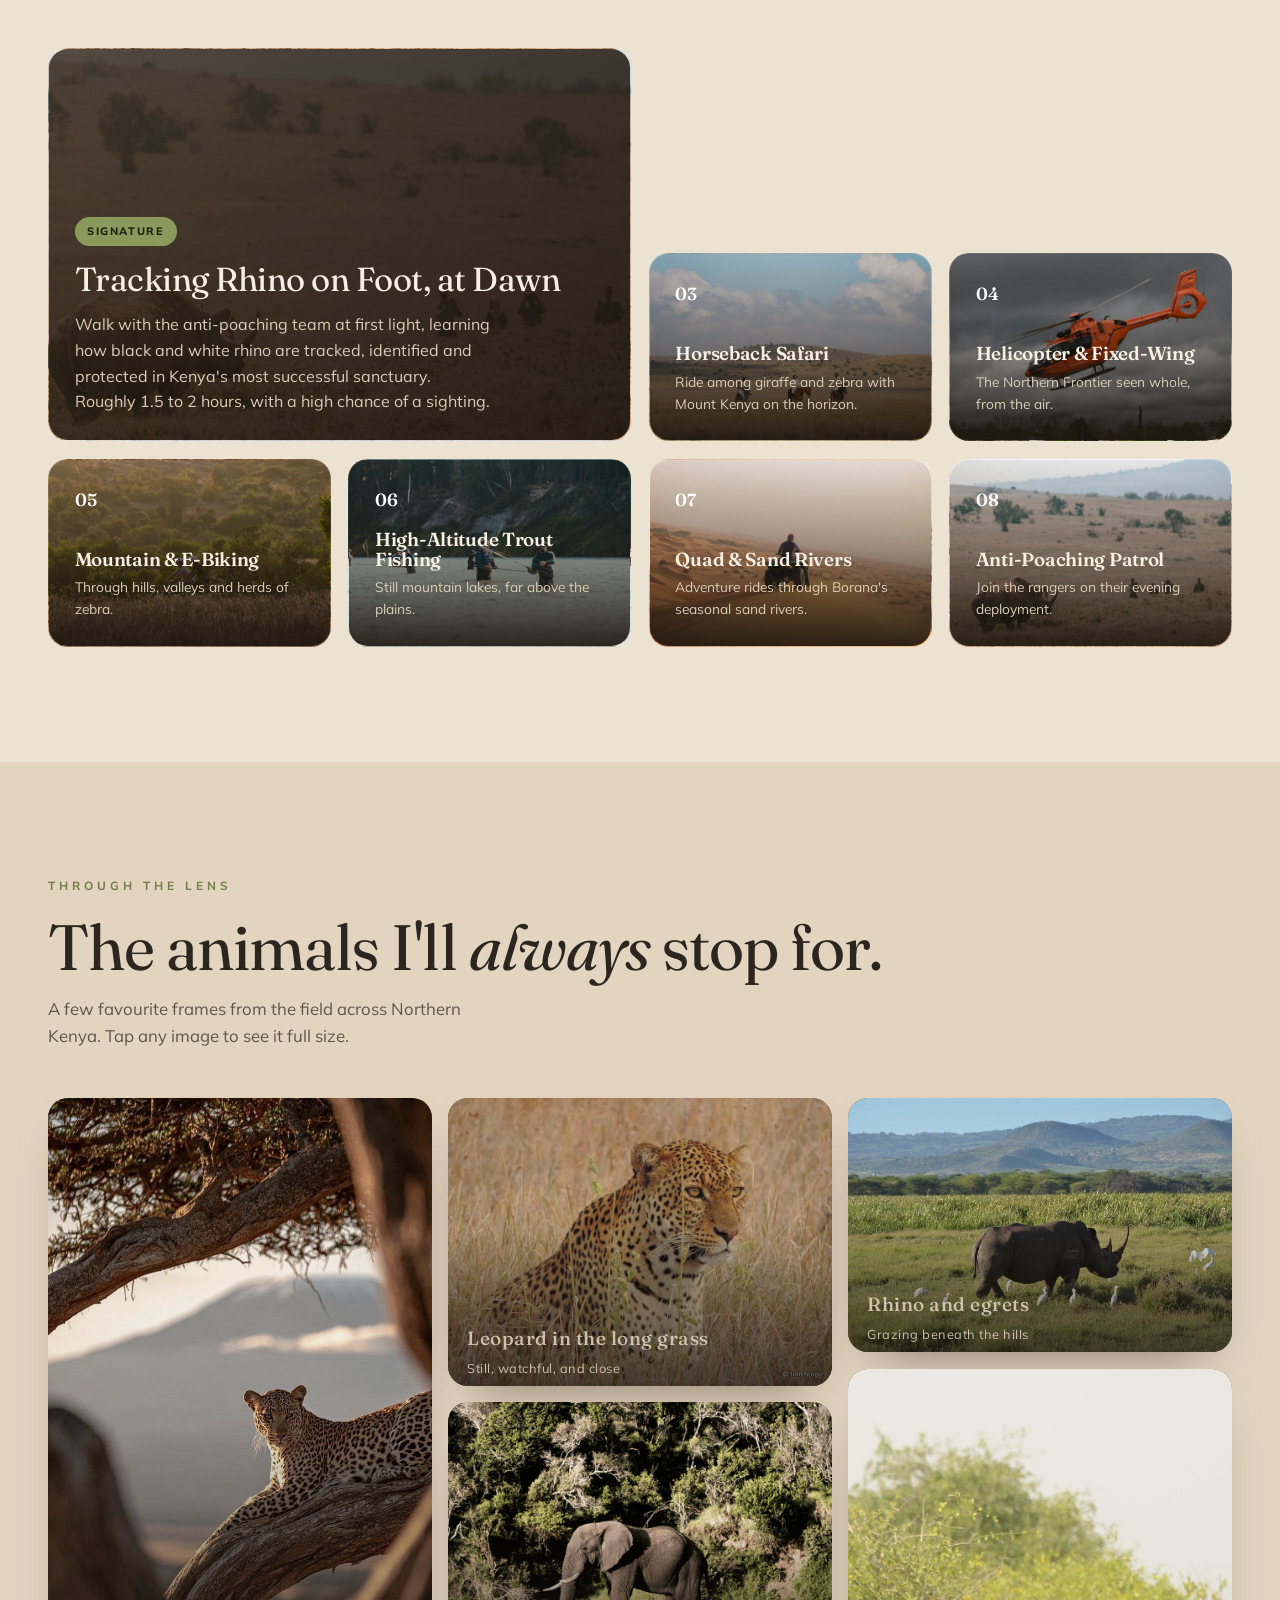
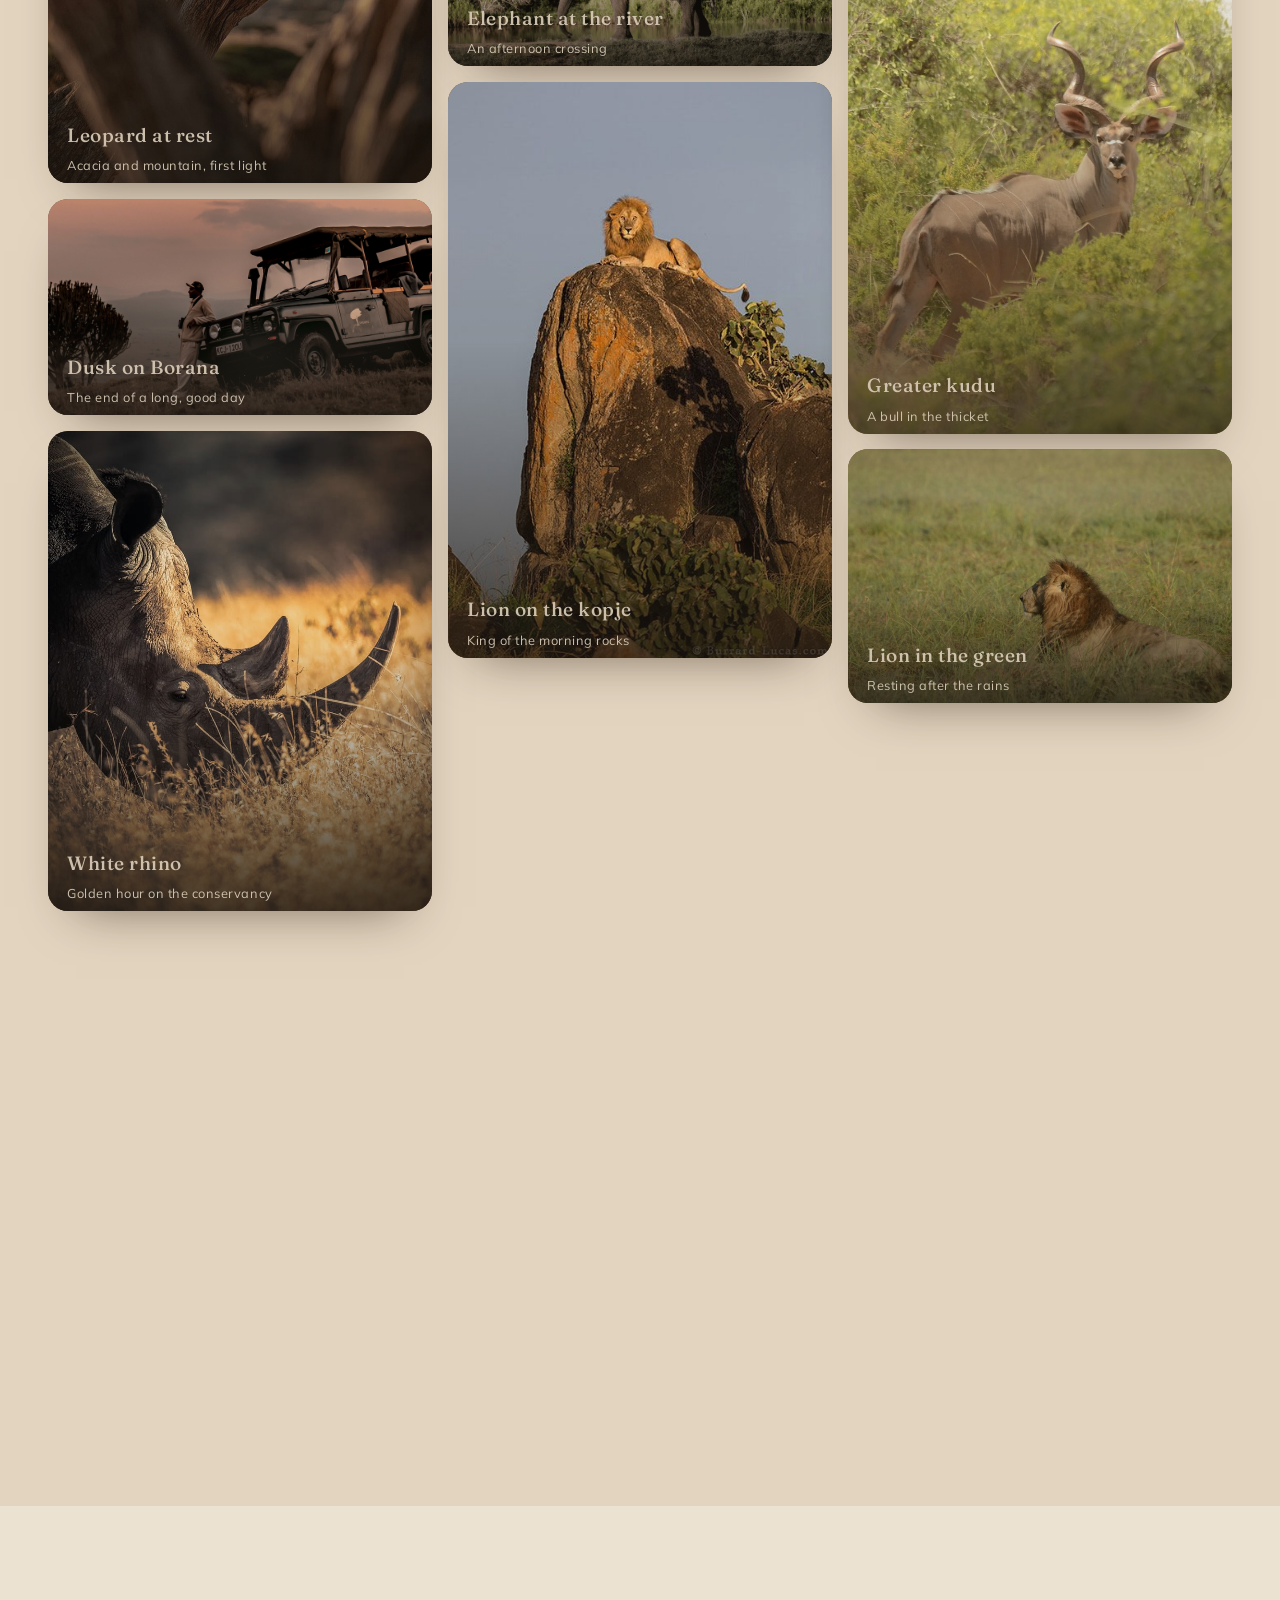
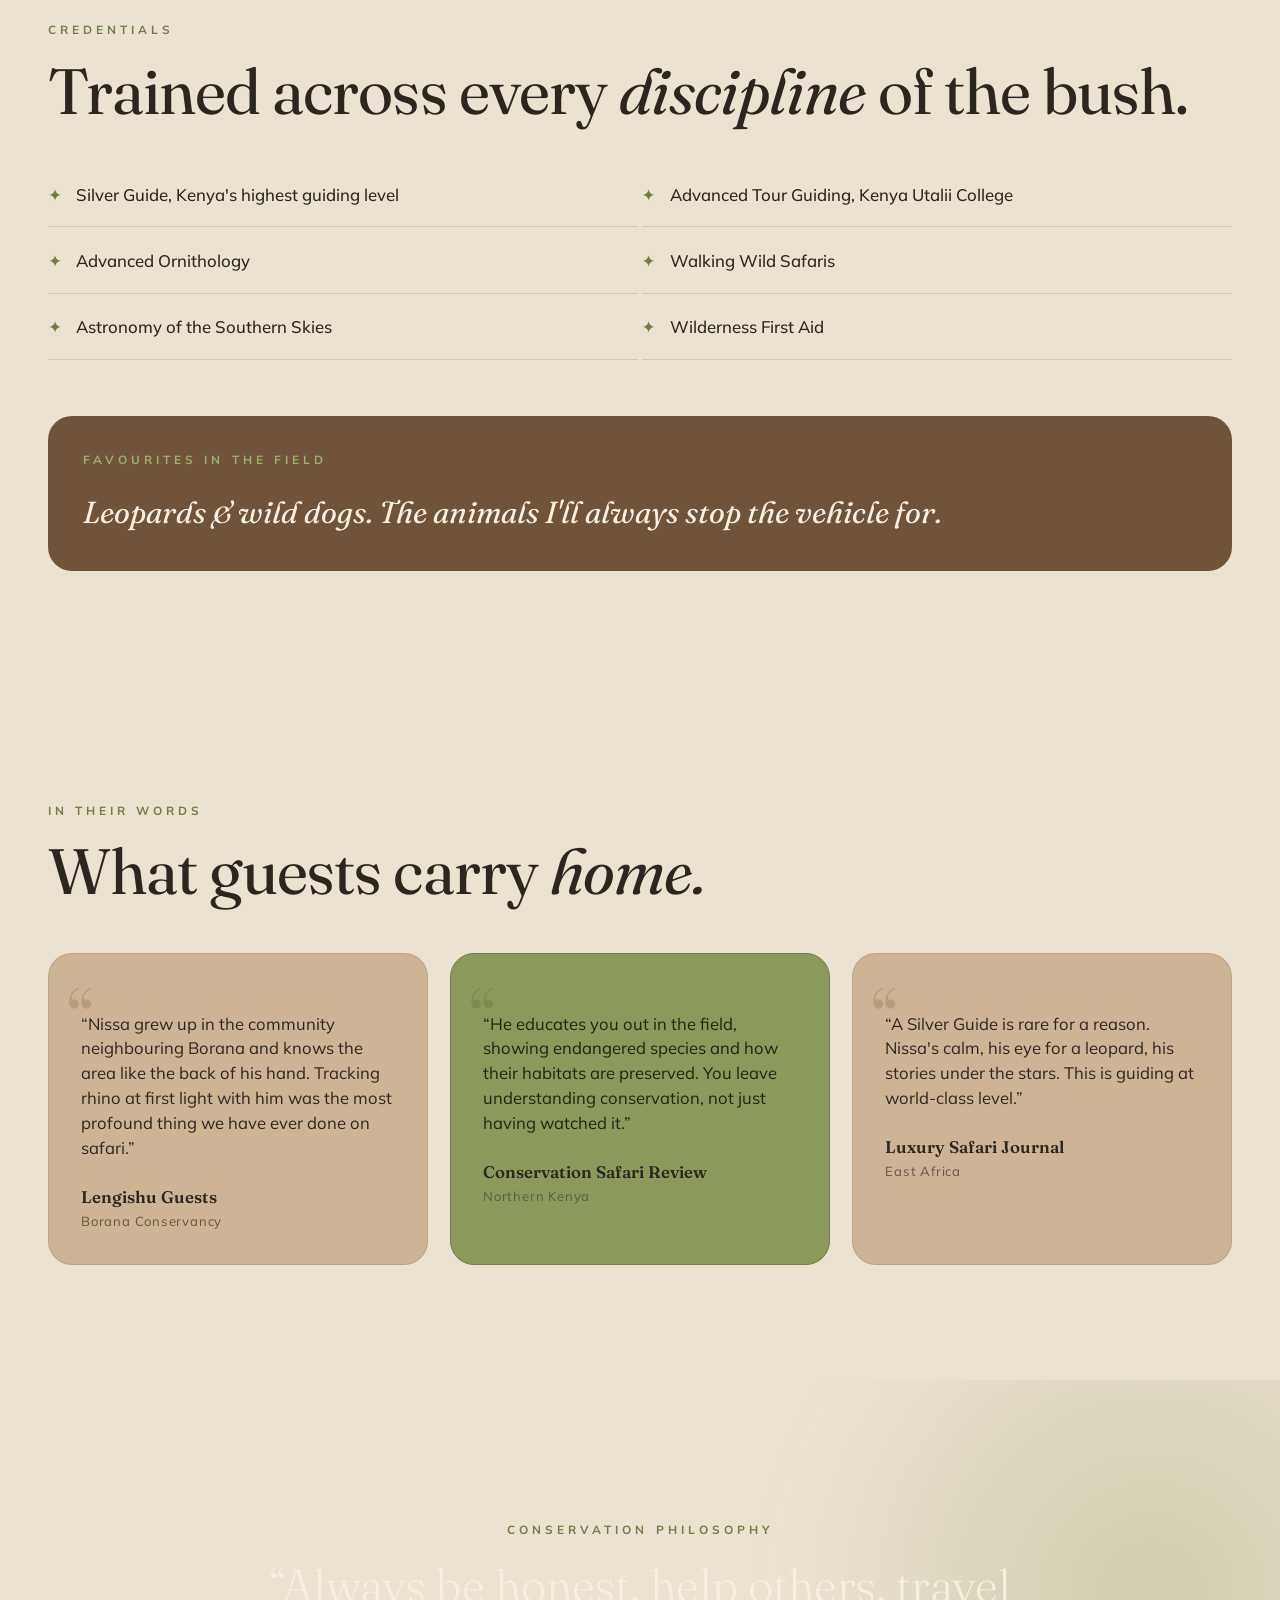
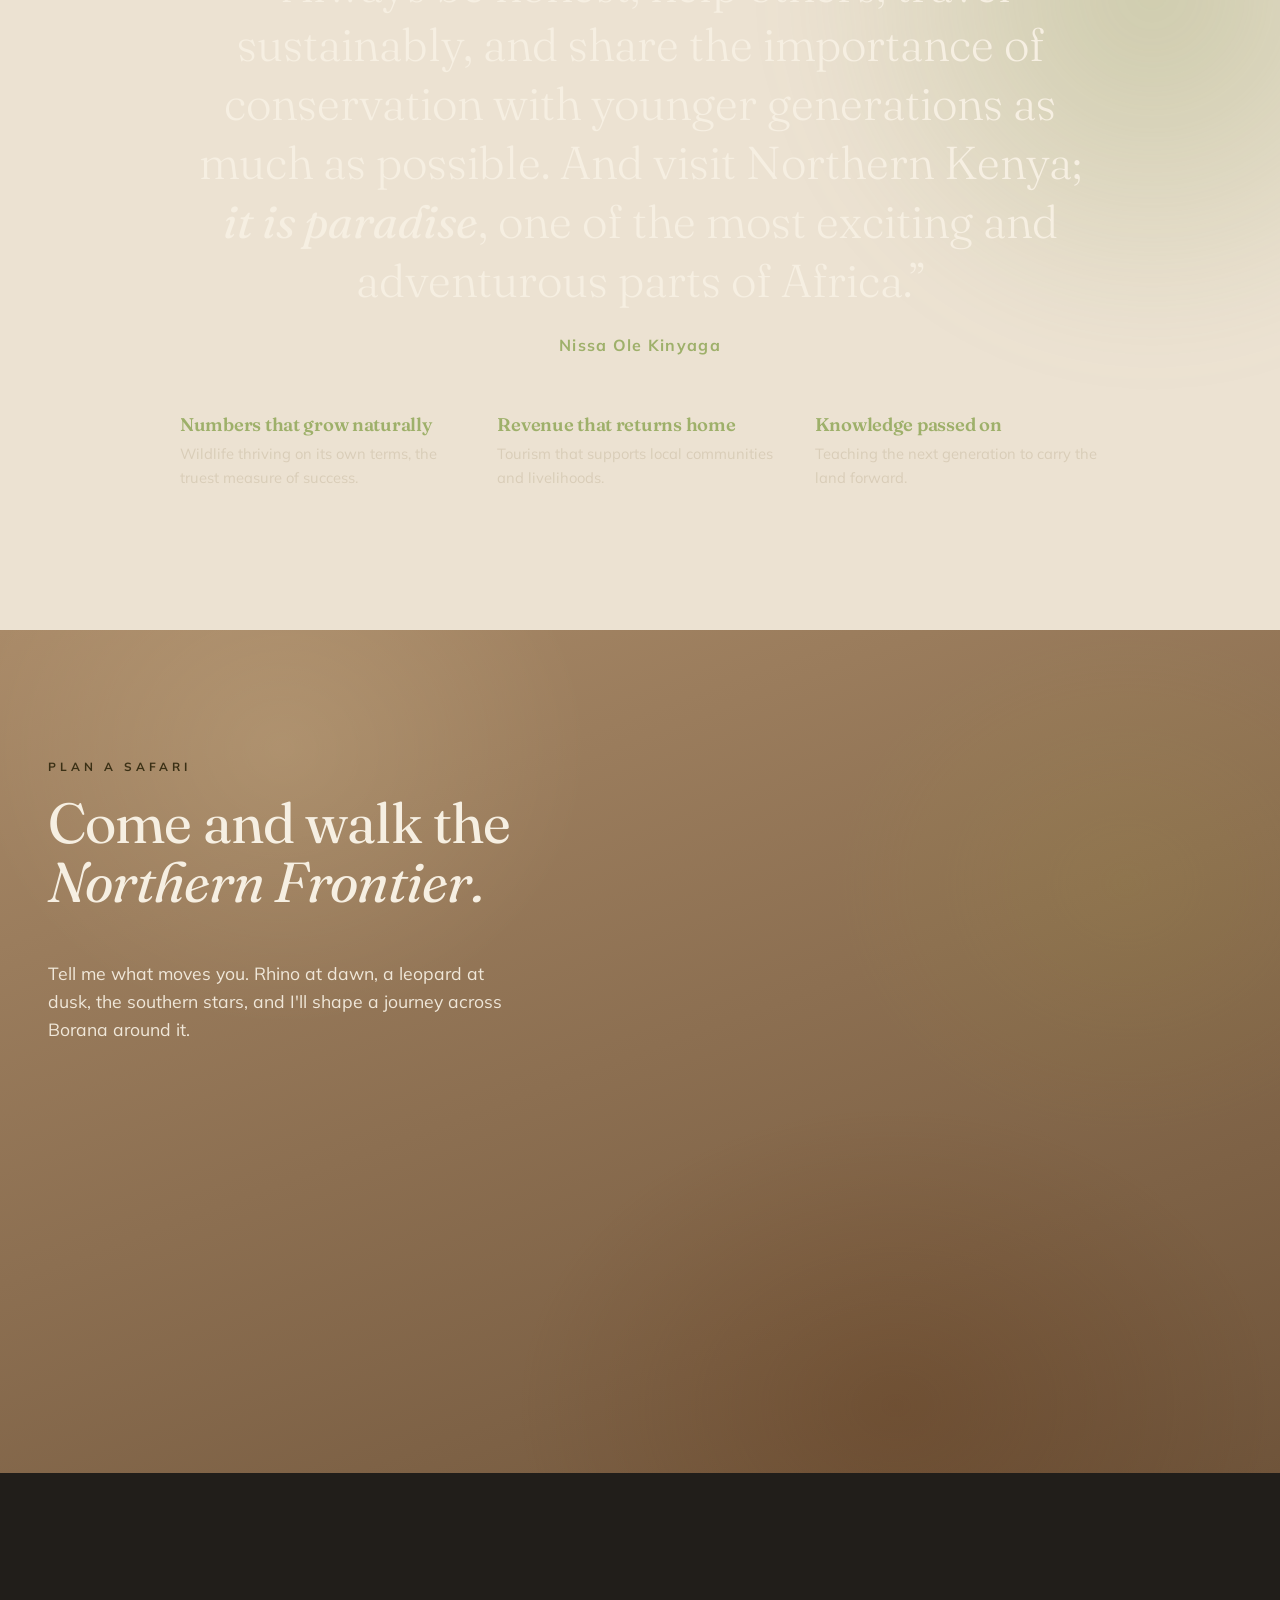
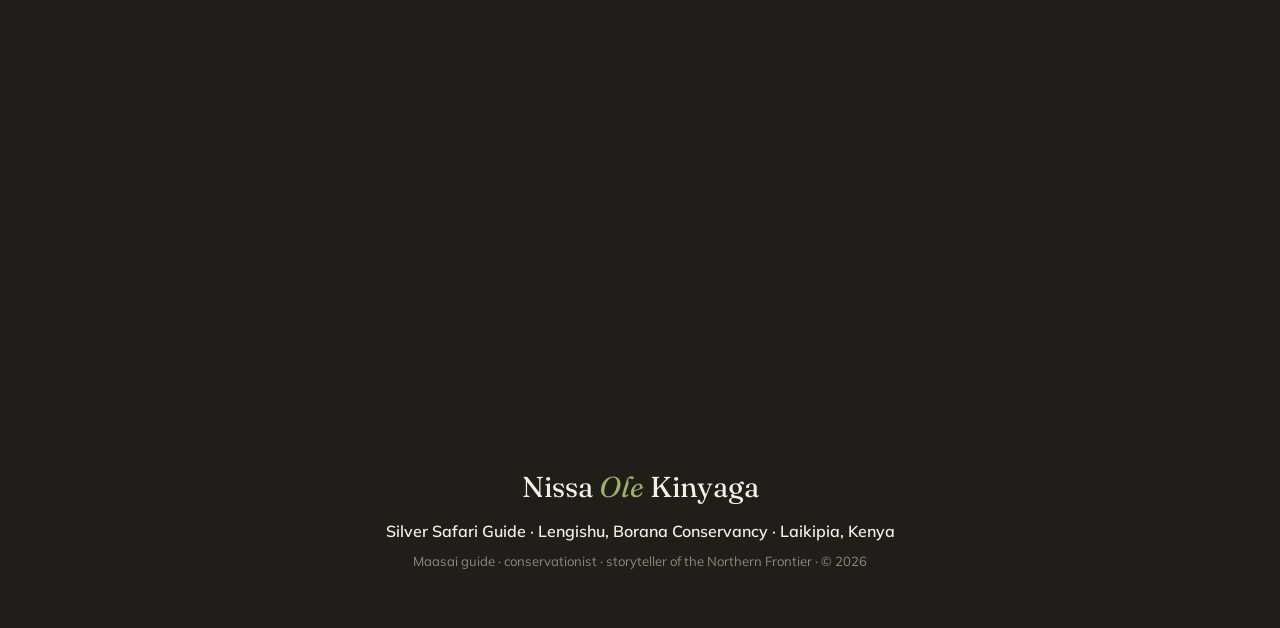
==== commit ecefe560: "Add six gallery photos and richer gallery effects Add six new field photographs (elephants, topi, rh" ====
--- a/index.html
+++ b/index.html
@@ -461,6 +461,30 @@
       <img src="images/gallery-2.jpg" alt="Male lion resting on a rocky kopje at golden hour" loading="lazy" />
       <figcaption><span>Lion on the kopje</span>King of the morning rocks</figcaption>
     </figure>
+    <figure class="shot reveal" data-full="images/gallery-9.jpg">
+      <img src="images/gallery-9.jpg" alt="Two elephants crossing a river below a line of doum palms" loading="lazy" />
+      <figcaption><span>River crossing</span>Two elephants below the doum palms</figcaption>
+    </figure>
+    <figure class="shot reveal" data-full="images/gallery-10.jpg">
+      <img src="images/gallery-10.jpg" alt="Topi standing over its calf in golden grassland" loading="lazy" />
+      <figcaption><span>Topi and calf</span>A watchful mother in the grass</figcaption>
+    </figure>
+    <figure class="shot reveal" data-full="images/gallery-11.jpg">
+      <img src="images/gallery-11.jpg" alt="White rhino grazing among cattle egrets with hills beyond" loading="lazy" />
+      <figcaption><span>Rhino and egrets</span>Grazing beneath the hills</figcaption>
+    </figure>
+    <figure class="shot reveal" data-full="images/gallery-12.jpg">
+      <img src="images/gallery-12.jpg" alt="Greater kudu bull standing in dense green bush" loading="lazy" />
+      <figcaption><span>Greater kudu</span>A bull in the thicket</figcaption>
+    </figure>
+    <figure class="shot reveal" data-full="images/gallery-13.jpg">
+      <img src="images/gallery-13.jpg" alt="Male lion resting in long green grass in profile" loading="lazy" />
+      <figcaption><span>Lion in the green</span>Resting after the rains</figcaption>
+    </figure>
+    <figure class="shot reveal" data-full="images/gallery-14.jpg">
+      <img src="images/gallery-14.jpg" alt="Zebra drinking at a waterhole with the herd beyond" loading="lazy" />
+      <figcaption><span>At the waterhole</span>A zebra drinks at first light</figcaption>
+    </figure>
   </div>
 </section>
 
--- a/assets/styles.css
+++ b/assets/styles.css
@@ -38,7 +38,7 @@
 }
 
 *{margin:0;padding:0;box-sizing:border-box}
-html{scroll-behavior:smooth}
+html{scroll-behavior:smooth;overflow-x:clip}
 body{
   font-family:var(--sans);
   color:var(--ink);
@@ -130,8 +130,11 @@
 .nav__links a:not(.nav__cta):hover::after{width:100%}
 .nav__cta{background:var(--char);color:var(--cream)!important;padding:.55rem 1.2rem;border-radius:100px;transition:background .35s}
 .nav__cta:hover{background:var(--sage);color:#1d2110!important}
-.nav__burger{display:none;flex-direction:column;gap:6px;background:none;border:0;cursor:pointer}
-.nav__burger span{width:26px;height:2px;background:var(--ink);transition:.3s}
+.nav__burger{display:none;flex-direction:column;gap:6px;background:none;border:0;cursor:pointer;
+  padding:11px;margin:-11px}                       /* ≥44px tap target */
+.nav__burger span{width:26px;height:2px;background:var(--ink);transition:transform .3s var(--ease),opacity .3s}
+.nav__burger.is-open span:nth-child(1){transform:translateY(4px) rotate(45deg)}
+.nav__burger.is-open span:nth-child(2){transform:translateY(-4px) rotate(-45deg)}
 /* active section link */
 .nav__links a.active{color:var(--sage-deep)}
 .nav__links a:not(.nav__cta).active::after{width:100%}
@@ -192,11 +195,12 @@
 
 /* ════════ HERO ════════ */
 .hero{
-  min-height:100vh;display:grid;align-items:center;
+  min-height:100vh;min-height:100svh;display:grid;align-items:center;
   grid-template-columns:1.1fr .9fr;gap:3rem;
   max-width:var(--maxw);margin:0 auto;
   padding:8rem clamp(1.2rem,4vw,3rem) 4rem;
   position:relative;
+  overflow-x:clip;            /* contain decorative blobs — no page-wide horizontal scroll */
 }
 .hero__inner{position:relative;z-index:3}
 .hero__title{
@@ -392,27 +396,58 @@
   position:relative;overflow:hidden;border-radius:20px;margin:0 0 1rem;cursor:pointer;
   break-inside:avoid;display:block;
   box-shadow:0 24px 48px -28px rgba(45,30,18,.6);background:var(--brown-deep);
-}
-.shot img{width:100%;height:auto;display:block;transition:transform 1.1s var(--ease),filter .6s}
-.shot:hover img{transform:scale(1.06)}
-.shot::after{content:"";position:absolute;inset:0;
-  background:linear-gradient(to top,rgba(28,22,16,.78),transparent 52%);opacity:.9;transition:opacity .5s}
+  transition:transform .6s var(--ease),box-shadow .6s var(--ease);
+  will-change:transform;
+}
+.shot:hover{transform:translateY(-7px);box-shadow:0 40px 70px -26px rgba(45,30,18,.74)}
+.shot:active{transform:translateY(-3px) scale(.992)}
+.shot img{width:100%;height:auto;display:block;
+  transition:transform 1.2s var(--ease),filter .7s var(--ease);
+  filter:saturate(.9) brightness(.96)}
+.shot:hover img{transform:scale(1.07);filter:saturate(1.1) brightness(1.03)}
+.shot::after{content:"";position:absolute;inset:0;z-index:1;
+  background:linear-gradient(to top,rgba(28,22,16,.82),rgba(28,22,16,.04) 55%,transparent 76%);
+  opacity:.86;transition:opacity .5s}
+.shot:hover::after{opacity:.96}
 .shot figcaption{
   position:absolute;left:1.2rem;right:1.2rem;bottom:1.1rem;z-index:2;color:var(--cream);
-  transform:translateY(8px);opacity:.92;transition:transform .5s var(--ease),opacity .5s;
+  transform:translateY(10px);opacity:.92;transition:transform .55s var(--ease),opacity .5s;
 }
 .shot figcaption span{
-  display:block;font-family:var(--serif);font-size:1.2rem;font-weight:500;margin-bottom:.1rem;
-}
+  display:block;width:max-content;max-width:100%;position:relative;
+  font-family:var(--serif);font-size:1.2rem;font-weight:500;margin-bottom:.28rem;
+}
+.shot figcaption span::after{
+  content:"";position:absolute;left:0;bottom:-3px;height:2px;width:0;
+  background:var(--sage-bright);transition:width .55s var(--ease) .08s}
+.shot:hover figcaption span::after{width:100%}
 .shot figcaption{font-size:.8rem;letter-spacing:.04em;color:var(--cream-dim)}
 .shot:hover figcaption{transform:none;opacity:1}
-.shot::before{content:"⤢";position:absolute;top:.9rem;right:1rem;z-index:2;
-  width:34px;height:34px;display:grid;place-items:center;border-radius:50%;
-  background:rgba(236,226,210,.32);backdrop-filter:blur(8px);color:var(--cream);
-  font-size:1rem;opacity:0;transform:scale(.8);transition:.4s var(--ease)}
-.shot:hover::before{opacity:1;transform:none}
-@media(max-width:760px){ .gallery__grid{column-count:2} }
-@media(max-width:460px){ .gallery__grid{column-count:1} }
+.shot::before{content:"⤢";position:absolute;top:.9rem;right:1rem;z-index:3;
+  width:36px;height:36px;display:grid;place-items:center;border-radius:50%;
+  background:rgba(236,226,210,.3);backdrop-filter:blur(8px);color:var(--cream);
+  border:1px solid rgba(236,226,210,.35);
+  font-size:1rem;opacity:0;transform:scale(.7) rotate(-25deg);transition:.45s var(--ease)}
+.shot:hover::before{opacity:1;transform:scale(1) rotate(0)}
+.shot:hover::before{background:rgba(158,176,106,.55);border-color:transparent}
+
+/* staggered cascade entrance, keyed to the 3-column layout */
+.gallery__grid .shot{transition:opacity .9s var(--ease),transform .9s var(--ease),box-shadow .6s var(--ease)}
+.gallery__grid .shot:nth-child(3n+2){transition-delay:.11s}
+.gallery__grid .shot:nth-child(3n+3){transition-delay:.22s}
+.gallery__grid .shot.in:hover{transition:transform .6s var(--ease),box-shadow .6s var(--ease);transition-delay:0s}
+
+@media(max-width:760px){
+  .gallery__grid{column-count:2}
+  .gallery__grid .shot:nth-child(3n+2),
+  .gallery__grid .shot:nth-child(3n+3){transition-delay:0s}
+  .gallery__grid .shot:nth-child(2n+2){transition-delay:.12s}
+}
+@media(max-width:460px){ .gallery__grid{column-count:1} .gallery__grid .shot{transition-delay:0s!important} }
+@media(prefers-reduced-motion:reduce){
+  .shot,.shot img,.shot:hover,.shot:hover img{transition:none;transform:none;filter:none}
+  .gallery__grid .shot{transition-delay:0s!important}
+}
 
 /* lightbox */
 .lightbox{
@@ -556,6 +591,10 @@
 @media(max-width:880px){
   .contact__inner{grid-template-columns:1fr}
 }
+@media(max-width:600px){
+  /* 16px prevents iOS Safari from auto-zooming when a field is focused */
+  .cfield input,.cfield select,.cfield textarea{font-size:16px}
+}
 @media(max-width:480px){
   .cform__row{grid-template-columns:1fr}
 }
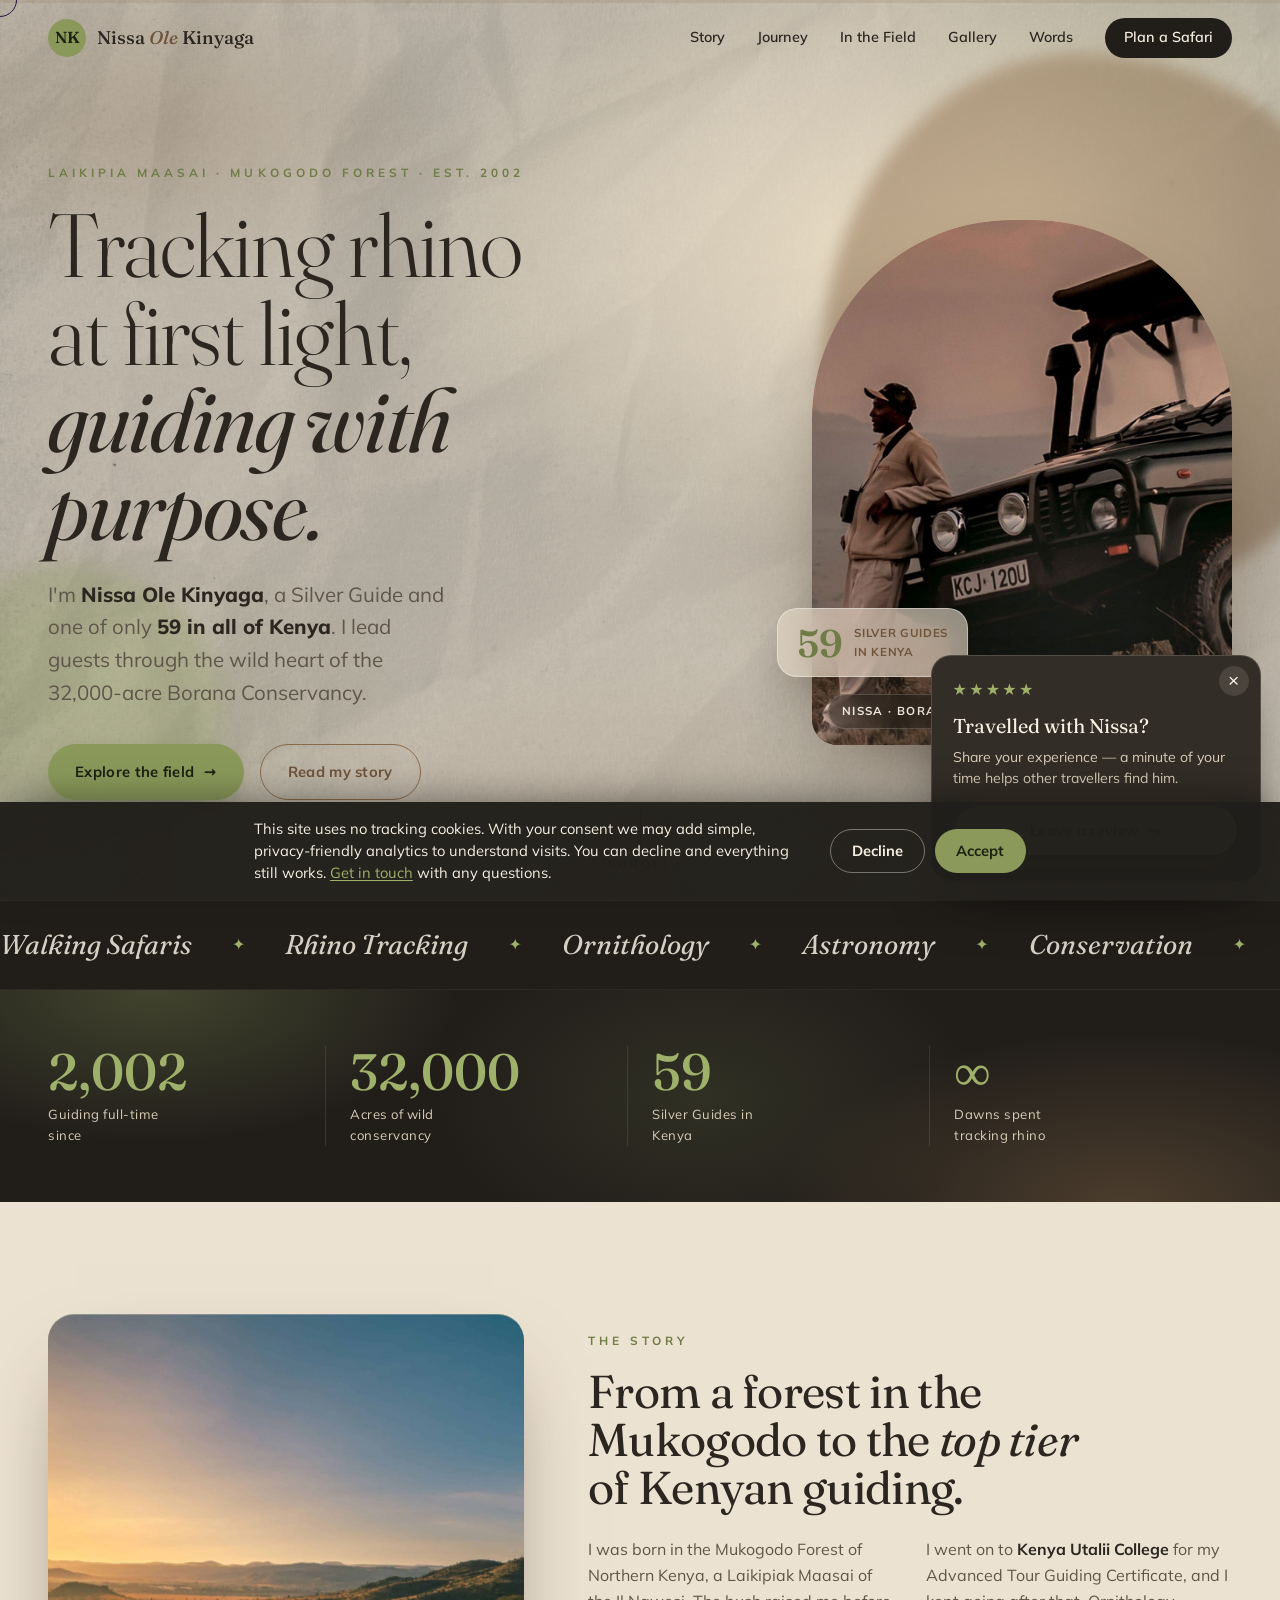
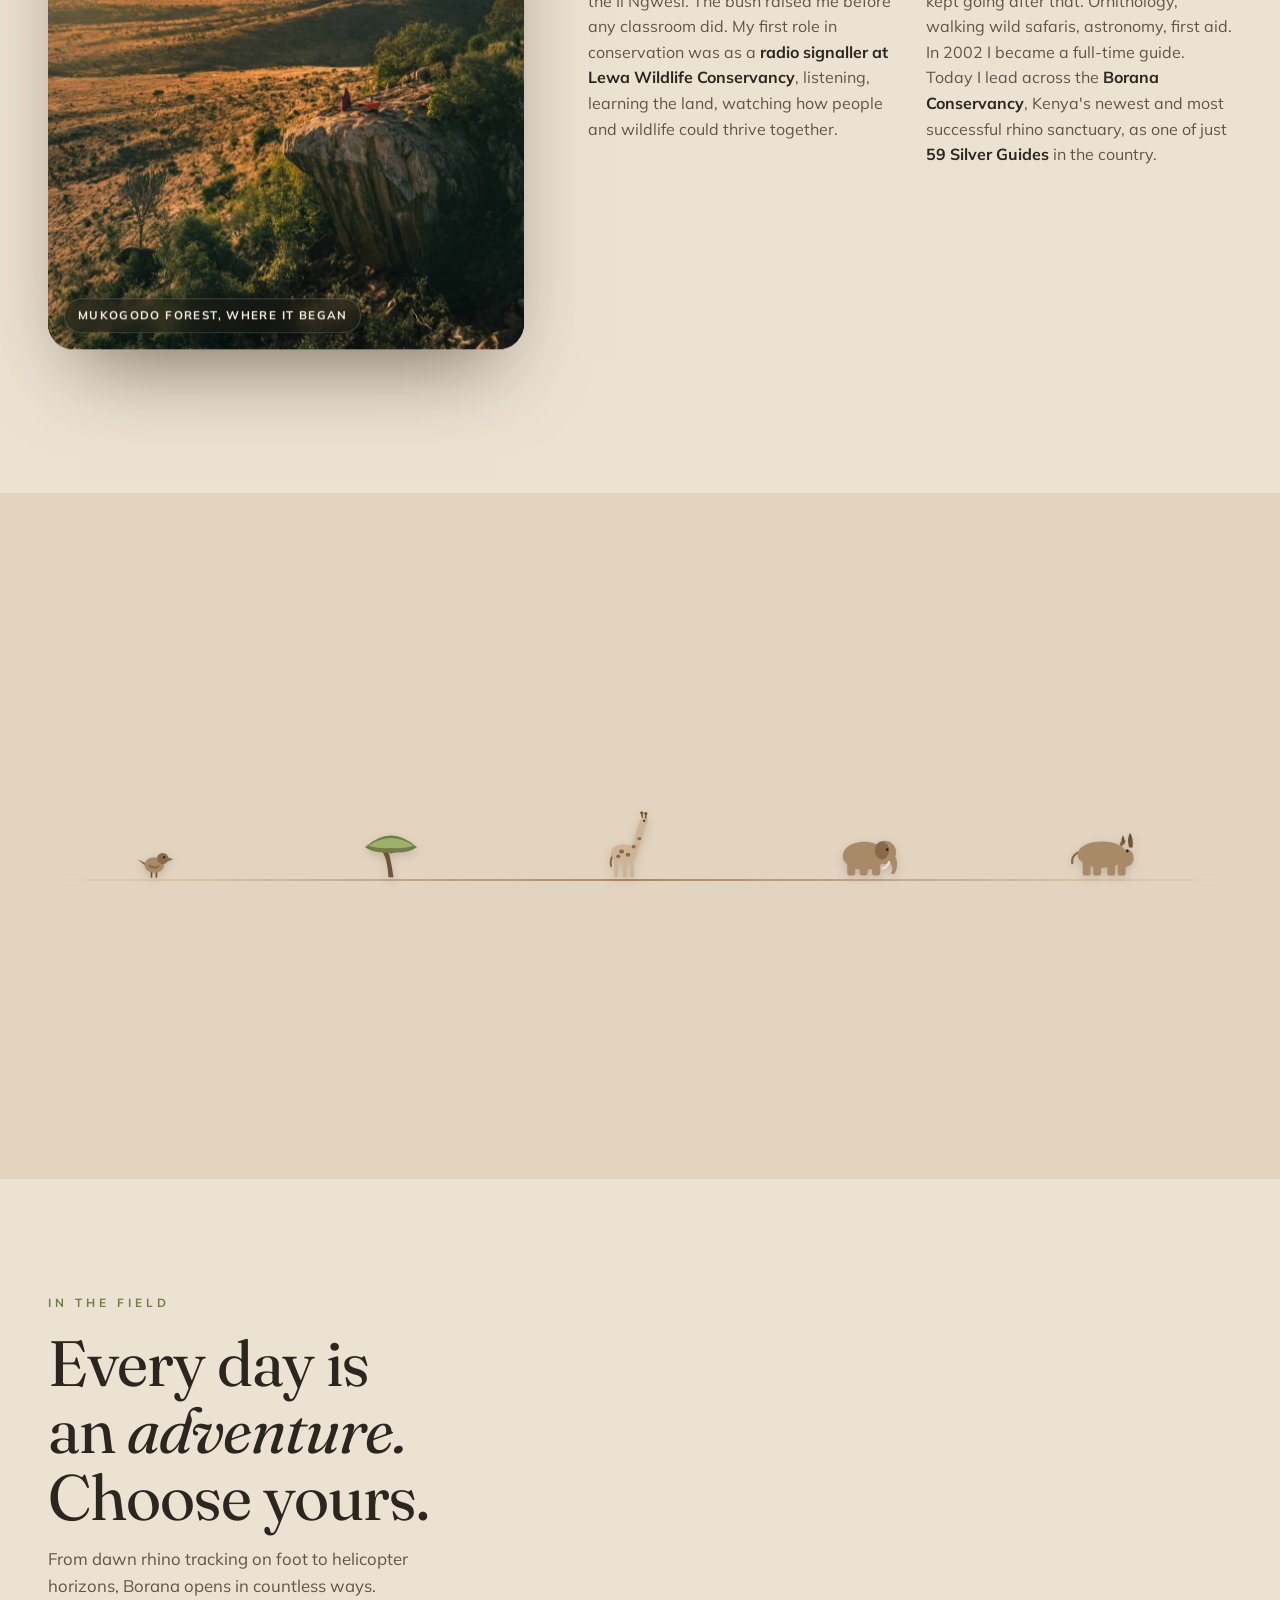
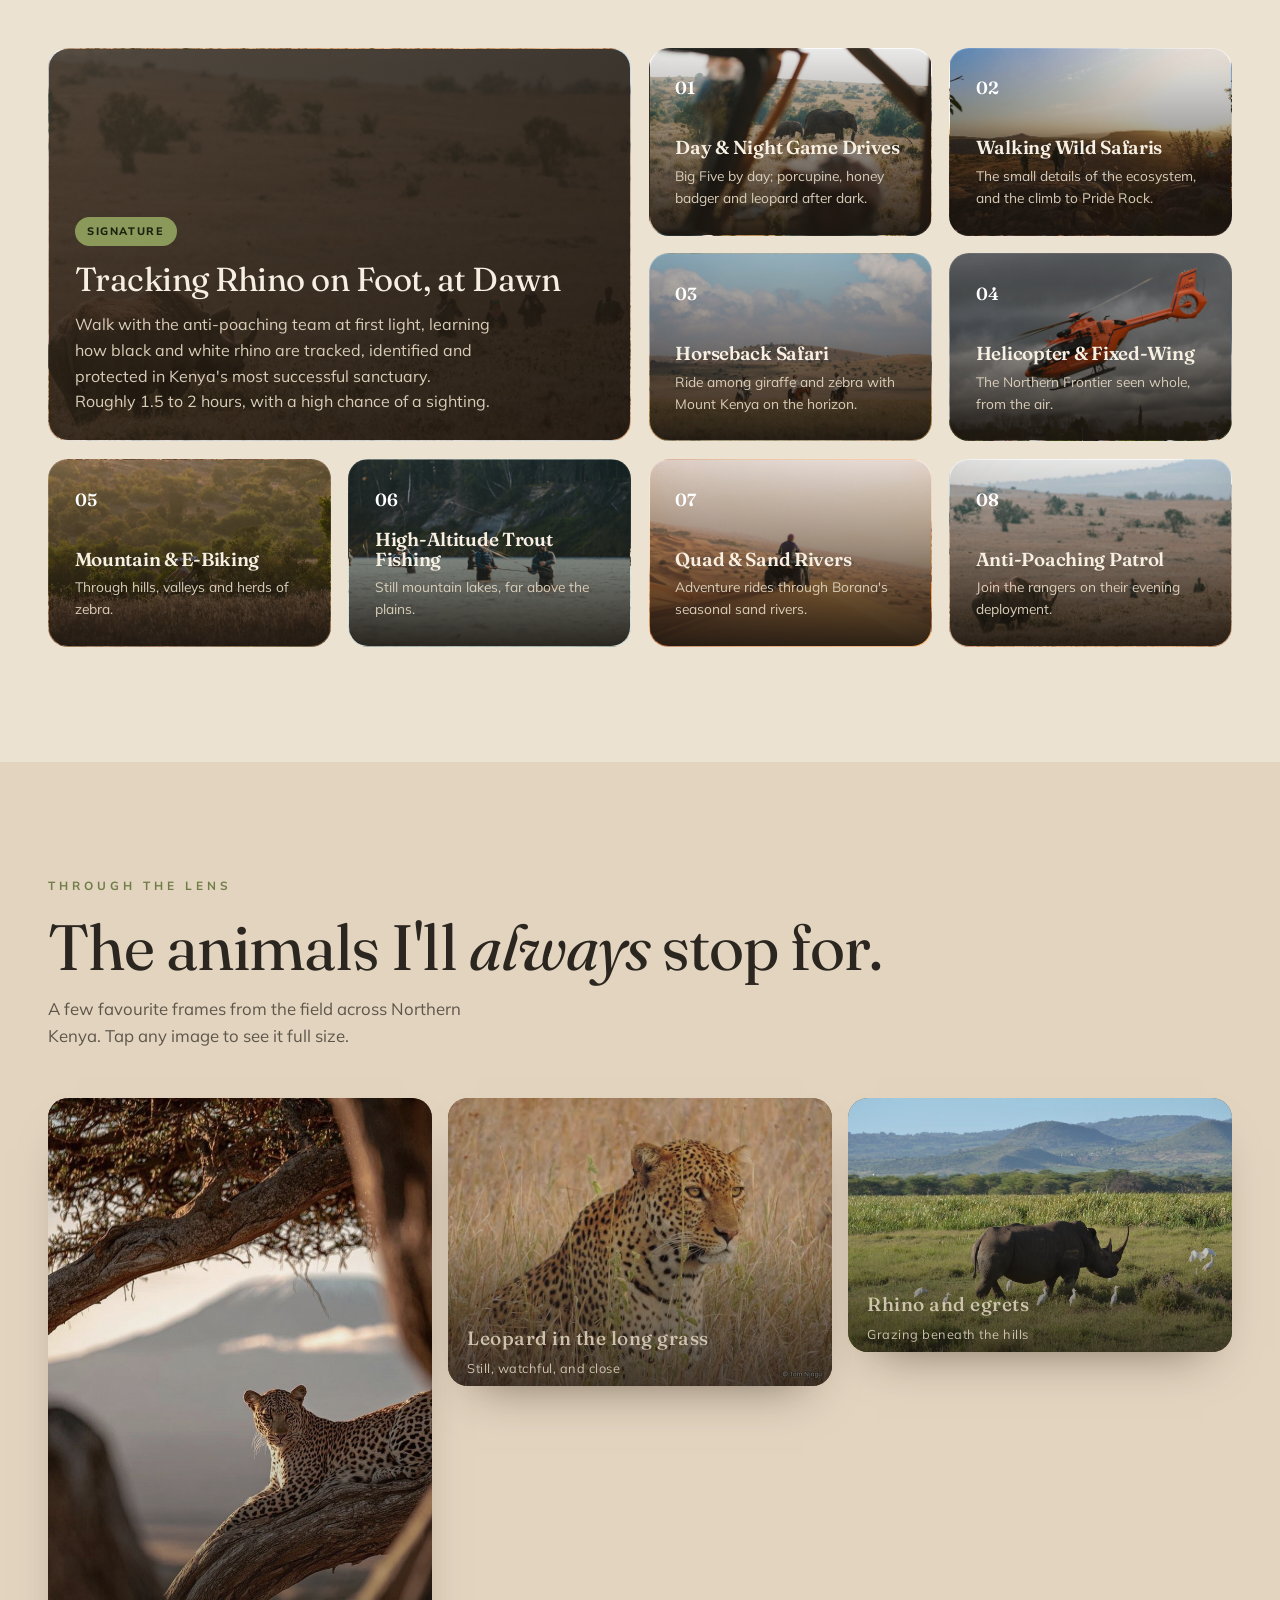
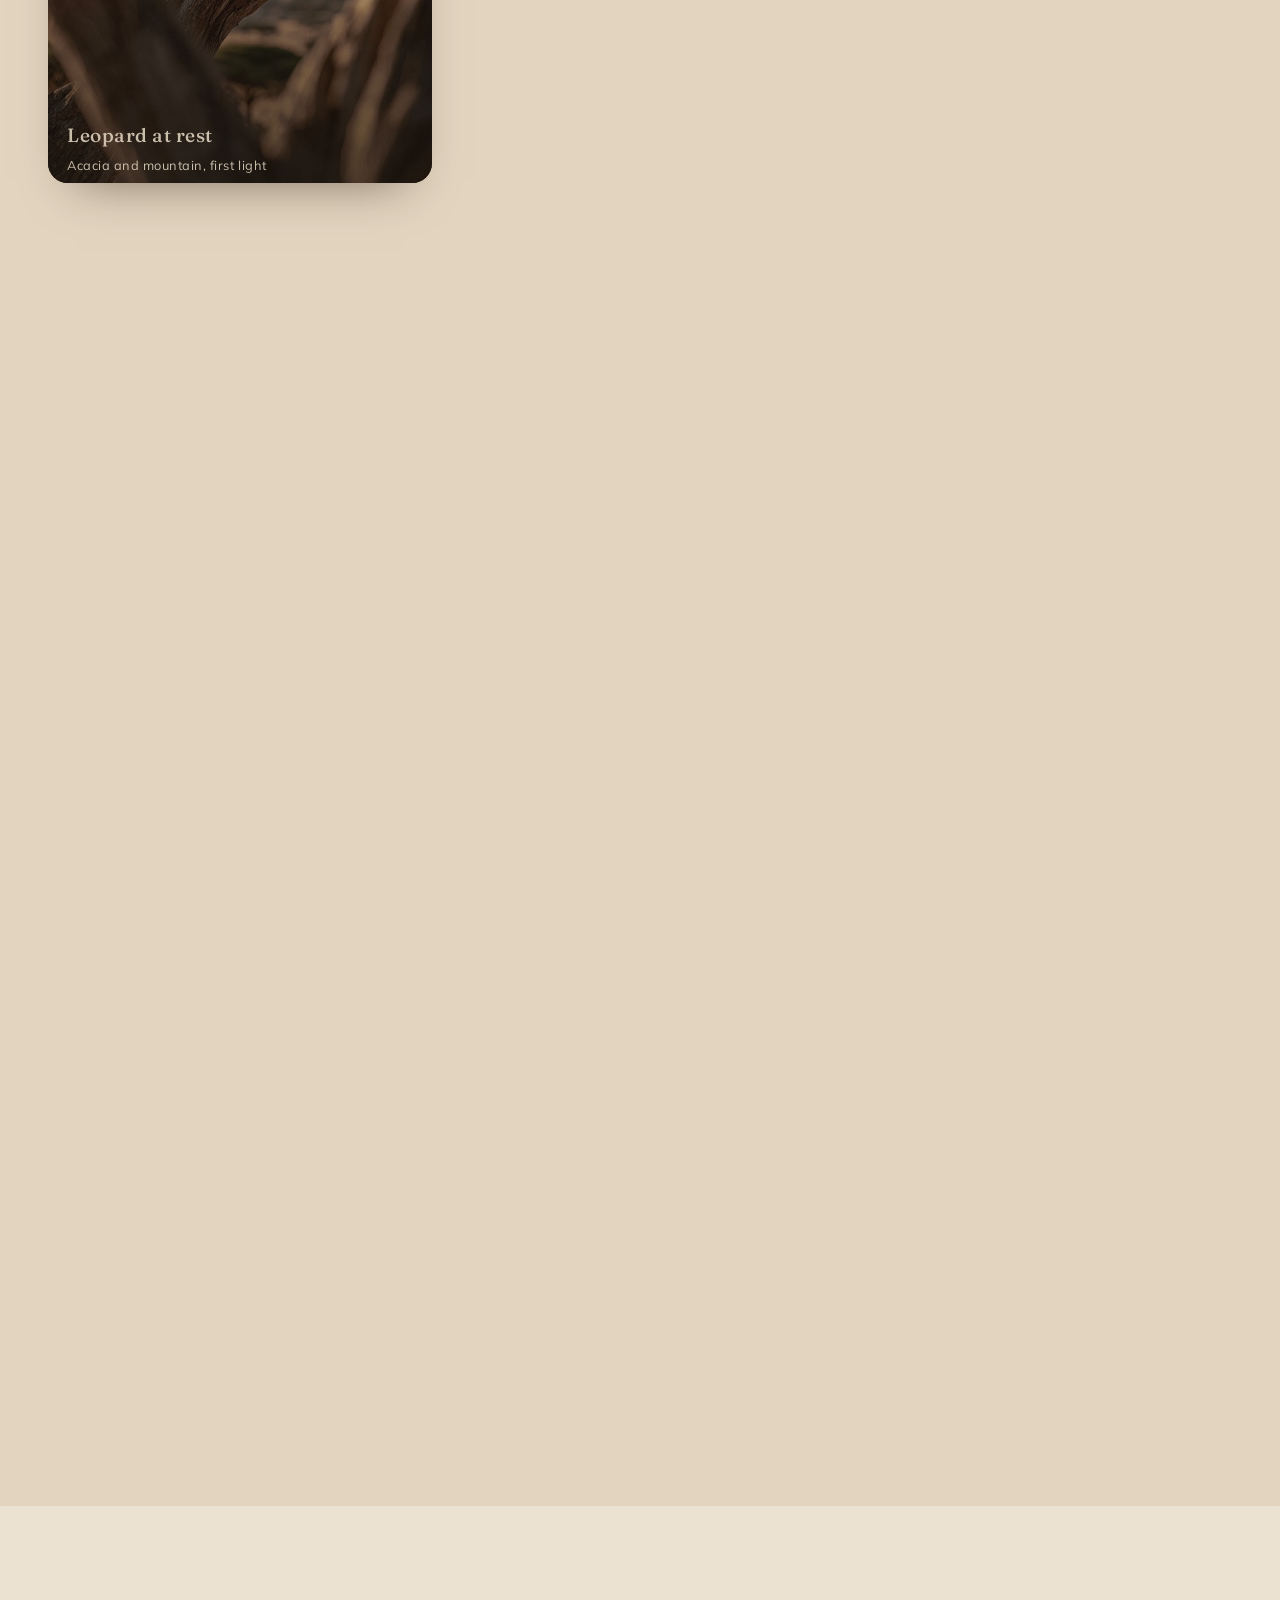
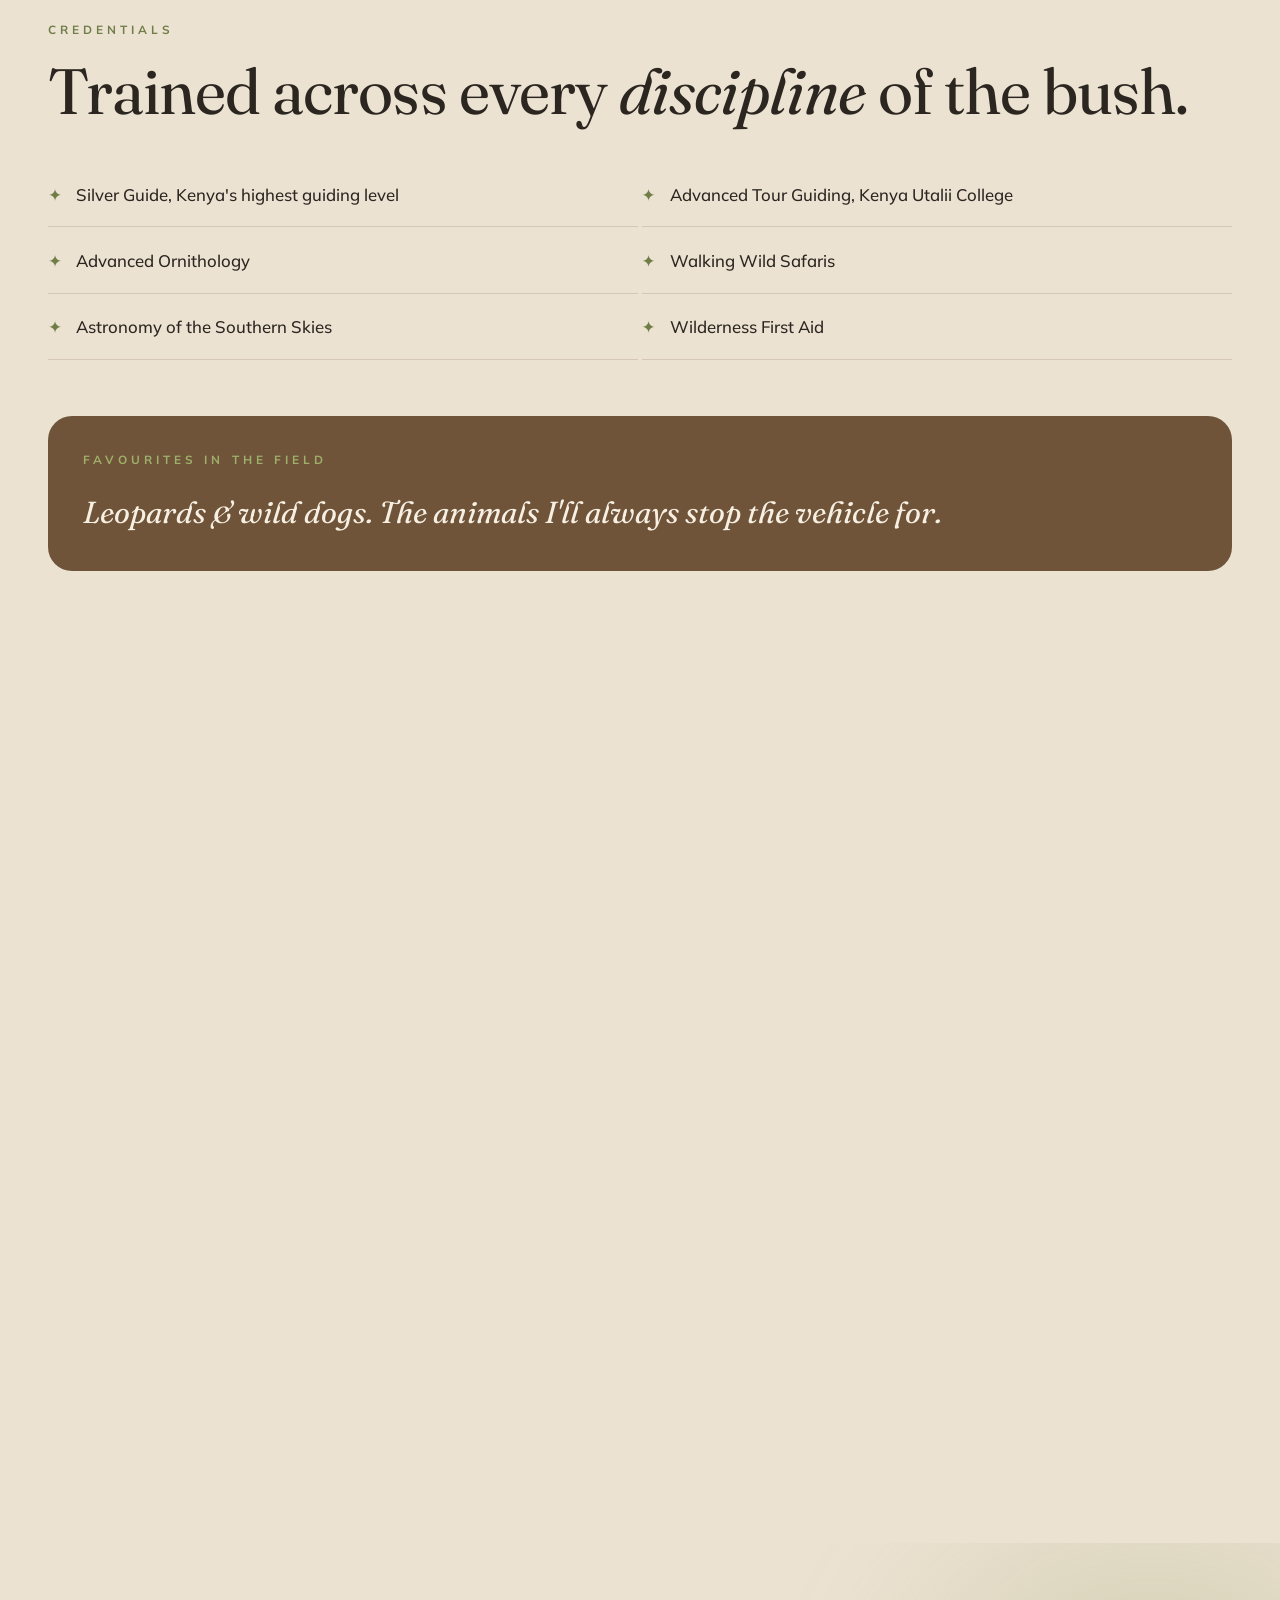
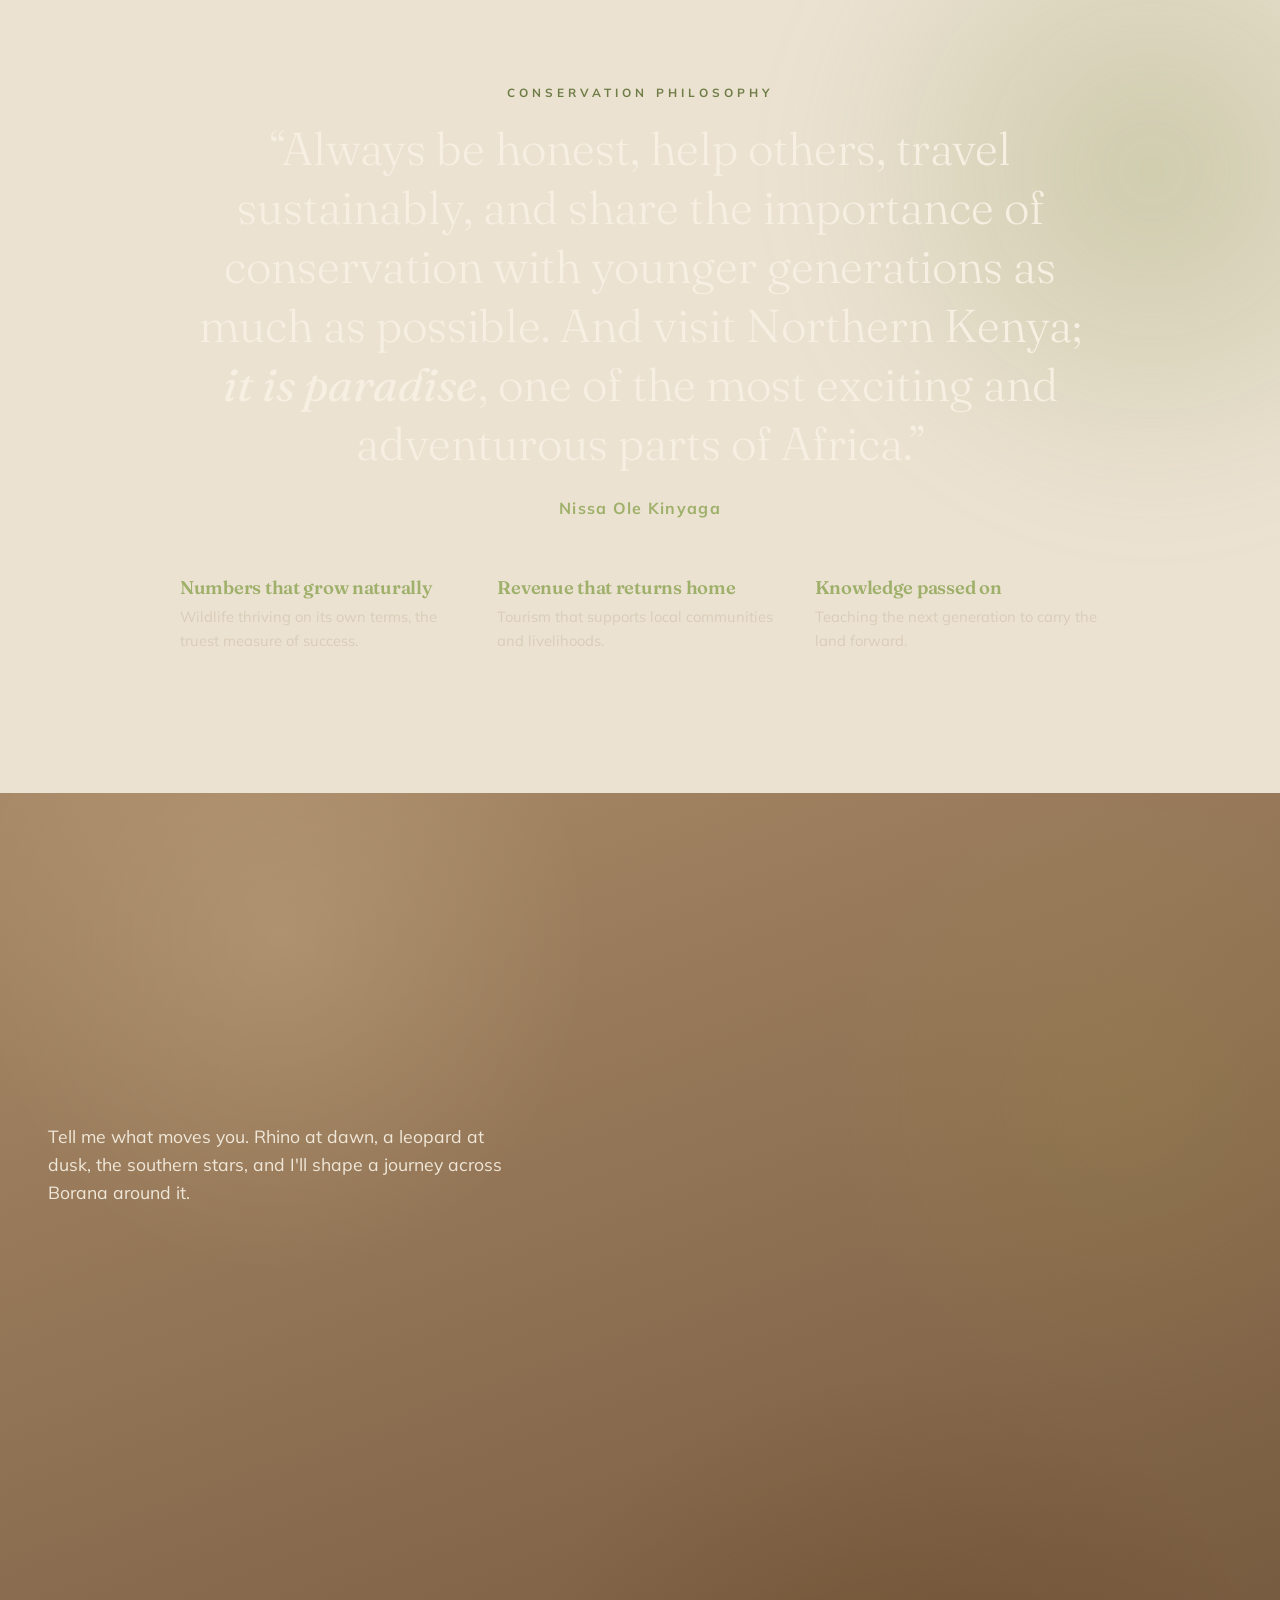
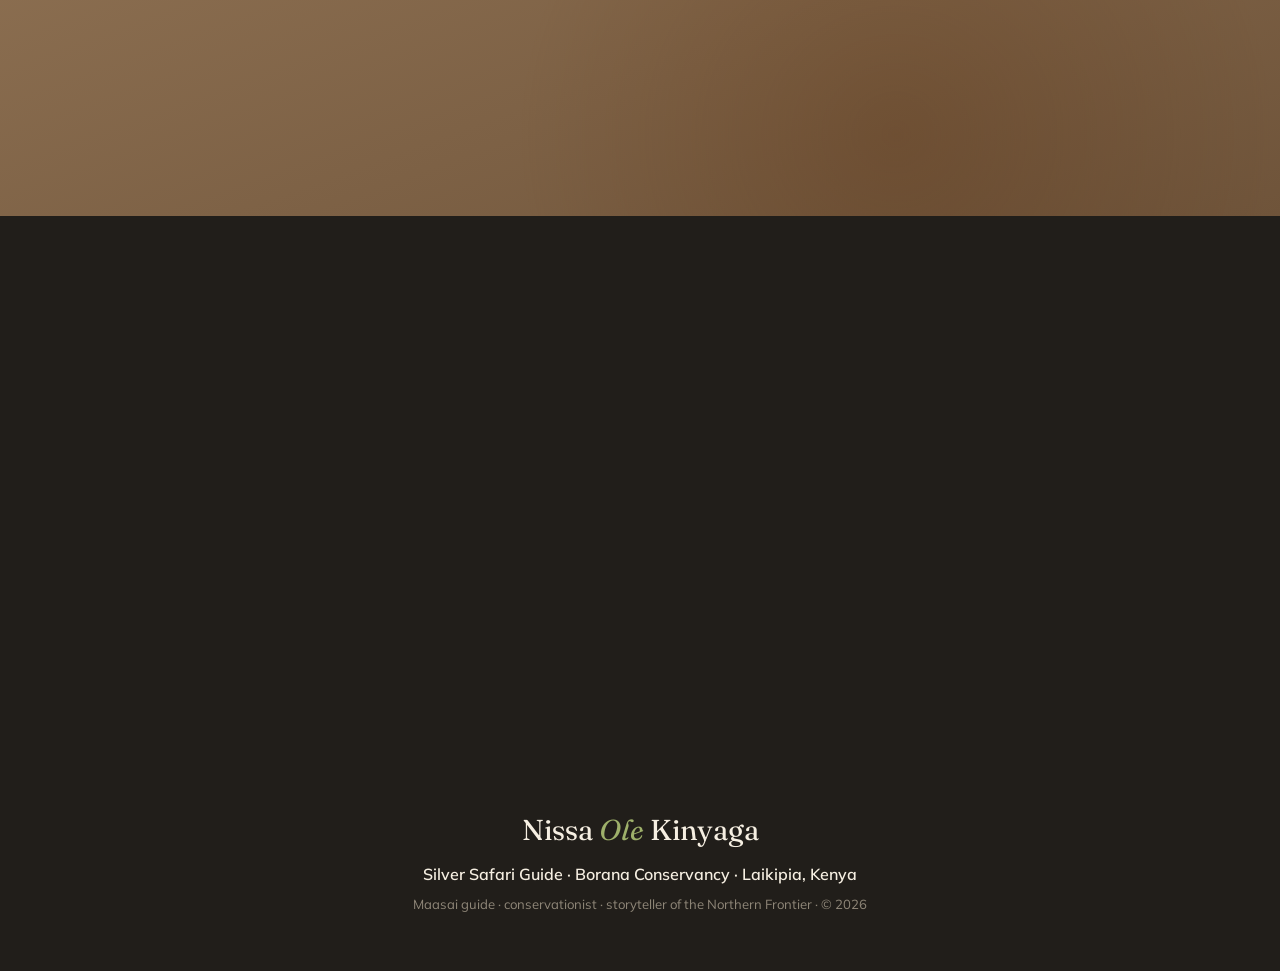
==== commit 2cc3e9dd: "Go independent: rebrand off Lengishu, add reviews, contacts & parallax Remove all Lengishu connectio" ====
--- a/index.html
+++ b/index.html
@@ -5,7 +5,7 @@
 <meta name="viewport" content="width=device-width, initial-scale=1.0" />
 <title>Nissa Ole Kinyaga · Silver Safari Guide, Borana Conservancy, Kenya</title>
 <meta name="description" content="Nissa Ole Kinyaga is a Maasai Silver Safari Guide, one of only 59 in Kenya, leading walking safaris, rhino tracking and conservation journeys across the 32,000-acre Borana Conservancy in Northern Kenya." />
-<meta name="keywords" content="Nissa Ole Kinyaga, Silver Guide Kenya, Borana Conservancy safari, walking safari Laikipia, rhino tracking Kenya, Maasai safari guide, Lengishu, Northern Kenya safari" />
+<meta name="keywords" content="Nissa Ole Kinyaga, Nissah Safaris, Silver Guide Kenya, Borana Conservancy safari, walking safari Laikipia, rhino tracking Kenya, Maasai safari guide, Northern Kenya safari" />
 <meta name="author" content="Nissa Ole Kinyaga" />
 <meta name="robots" content="index, follow, max-image-preview:large, max-snippet:-1, max-video-preview:-1" />
 <meta name="theme-color" content="#ece2d2" />
@@ -29,7 +29,7 @@
 <meta property="og:image" content="https://www.nissahsafaris.com/images/gallery-8-nissa-dusk.jpg" />
 <meta property="og:image:width" content="1920" />
 <meta property="og:image:height" content="1080" />
-<meta property="og:image:alt" content="Nissa Ole Kinyaga beside the Lengishu safari vehicle at dusk, Borana Conservancy" />
+<meta property="og:image:alt" content="Nissa Ole Kinyaga beside the safari vehicle at dusk, Borana Conservancy" />
 
 <!-- ░░ Twitter / X ░░ -->
 <meta name="twitter:card" content="summary_large_image" />
@@ -73,11 +73,12 @@
       "nationality": "Kenyan",
       "knowsAbout": ["Walking safaris", "Rhino tracking", "Wildlife conservation", "Ornithology", "Astronomy", "Big Five game viewing", "Maasai culture"],
       "knowsLanguage": ["en", "sw", "mas"],
+      "sameAs": ["https://instagram.com/nissa_safaris_tours"],
       "alumniOf": { "@type": "EducationalOrganization", "name": "Kenya Utalii College" },
       "worksFor": { "@id": "https://www.nissahsafaris.com/#agency" },
       "workLocation": {
         "@type": "Place",
-        "name": "Lengishu, Borana Conservancy",
+        "name": "Borana Conservancy",
         "address": { "@type": "PostalAddress", "addressRegion": "Laikipia", "addressCountry": "KE" },
         "geo": { "@type": "GeoCoordinates", "latitude": 0.2333, "longitude": 37.2500 }
       }
@@ -85,15 +86,22 @@
     {
       "@type": "TravelAgency",
       "@id": "https://www.nissahsafaris.com/#agency",
-      "name": "Nissa Ole Kinyaga Safaris",
+      "name": "Nissah Safaris",
       "description": "Private guided safaris with Silver Guide Nissa Ole Kinyaga across the Borana Conservancy, Northern Kenya.",
       "url": "https://www.nissahsafaris.com/",
       "image": "https://www.nissahsafaris.com/images/gallery-8-nissa-dusk.jpg",
       "priceRange": "$$$",
+      "email": "nissasafaris254@gmail.com",
+      "telephone": "+254707415444",
+      "contactPoint": [
+        { "@type": "ContactPoint", "contactType": "reservations", "telephone": "+254707415444", "email": "nissasafaris254@gmail.com", "availableLanguage": ["en", "sw"] },
+        { "@type": "ContactPoint", "contactType": "reservations", "telephone": "+254722449514", "availableLanguage": ["en", "sw"] }
+      ],
+      "sameAs": ["https://instagram.com/nissa_safaris_tours"],
       "areaServed": ["Borana Conservancy", "Laikipia", "Northern Kenya"],
       "address": {
         "@type": "PostalAddress",
-        "streetAddress": "Lengishu, Borana Conservancy",
+        "streetAddress": "Borana Conservancy",
         "addressLocality": "Laikipia",
         "addressRegion": "Laikipia",
         "addressCountry": "KE"
@@ -172,7 +180,7 @@
     <p class="hero__lede reveal" data-d="4">
       I'm <strong>Nissa Ole Kinyaga</strong>, a Silver Guide and one of only
       <strong>59 in all of Kenya</strong>. I lead guests through the wild heart of the
-      32,000-acre Borana Conservancy at Lengishu.
+      32,000-acre Borana Conservancy.
     </p>
     <div class="hero__actions reveal" data-d="5">
       <a href="#field" class="btn btn--primary">Explore the field<span class="btn__arrow">→</span></a>
@@ -234,7 +242,7 @@
 <!-- ░░ STORY ░░ -->
 <section class="story" id="story">
   <div class="story__media reveal">
-    <div class="frame frame--tall" data-photo="images/story-savanna.jpg" data-caption="The Northern Frontier from Pride Rock">
+    <div class="frame frame--tall" data-photo="images/story-savanna.jpg" data-caption="The Northern Frontier from Pride Rock" data-parallax="0.12">
       <svg class="frame__art" viewBox="0 0 460 600" preserveAspectRatio="xMidYMid slice" aria-hidden="true">
         <defs><linearGradient id="sky2" x1="0" y1="0" x2="0" y2="1">
           <stop offset="0" stop-color="#d8b98c"/><stop offset=".6" stop-color="#9c6f47"/><stop offset="1" stop-color="#473322"/>
@@ -261,7 +269,7 @@
       <p class="reveal">
         I went on to <strong>Kenya Utalii College</strong> for my Advanced Tour Guiding Certificate, and I kept
         going after that. Ornithology, walking wild safaris, astronomy, first aid. In 2002 I became a full-time guide.
-        Today I lead at <strong>Lengishu</strong>, in the heart of Borana, Kenya's newest and most successful
+        Today I lead across the <strong>Borana Conservancy</strong>, Kenya's newest and most successful
         rhino sanctuary, as one of just <strong>59 Silver Guides</strong> in the country.
       </p>
     </div>
@@ -302,7 +310,7 @@
     </li>
     <li class="tl reveal tl--now">
       <span class="tl__yr">Today</span>
-      <h3>Silver Guide · Lengishu</h3>
+      <h3>Silver Guide · Borana</h3>
       <p>Leading conservation safaris on the 32,000-acre Borana Conservancy. Top-tier certification, hands in the work.</p>
     </li>
   </ol>
@@ -438,7 +446,7 @@
       <figcaption><span>Leopard at rest</span>Acacia and mountain, first light</figcaption>
     </figure>
     <figure class="shot reveal" data-full="images/gallery-8-nissa-dusk.jpg">
-      <img src="images/gallery-8-nissa-dusk.jpg" alt="Nissa beside the Lengishu safari vehicle at dusk" loading="lazy" />
+      <img src="images/gallery-8-nissa-dusk.jpg" alt="Nissa beside the safari vehicle at dusk" loading="lazy" />
       <figcaption><span>Dusk on Borana</span>The end of a long, good day</figcaption>
     </figure>
     <figure class="shot reveal" data-full="images/gallery-5.jpg">
@@ -508,31 +516,40 @@
   </div>
 </section>
 
-<!-- ░░ WORDS / TESTIMONIALS ░░ -->
+<!-- ░░ WORDS / REVIEWS ░░ -->
 <section class="words" id="words">
   <div class="words__head">
     <p class="eyebrow reveal">In Their Words</p>
     <h2 class="reveal">What guests carry <span class="serif-italic">home.</span></h2>
-  </div>
-  <div class="words__grid">
+    <div class="words__summary reveal" id="reviewSummary" hidden></div>
+  </div>
+  <div class="words__grid" id="reviewsGrid">
+    <!-- best reviews rendered here by JS; static fallback below for no-JS -->
     <figure class="quote reveal">
+      <div class="quote__stars" aria-label="5 out of 5">★★★★★</div>
       <p>“Nissa grew up in the community neighbouring Borana and knows the area like the back of his hand. Tracking rhino at first light with him was the most profound thing we have ever done on safari.”</p>
-      <figcaption><strong>Lengishu Guests</strong><span>Borana Conservancy</span></figcaption>
+      <figcaption><strong>Safari Guests</strong><span>Borana Conservancy</span></figcaption>
     </figure>
     <figure class="quote quote--accent reveal">
+      <div class="quote__stars" aria-label="5 out of 5">★★★★★</div>
       <p>“He educates you out in the field, showing endangered species and how their habitats are preserved. You leave understanding conservation, not just having watched it.”</p>
       <figcaption><strong>Conservation Safari Review</strong><span>Northern Kenya</span></figcaption>
     </figure>
     <figure class="quote reveal">
+      <div class="quote__stars" aria-label="5 out of 5">★★★★★</div>
       <p>“A Silver Guide is rare for a reason. Nissa's calm, his eye for a leopard, his stories under the stars. This is guiding at world-class level.”</p>
       <figcaption><strong>Luxury Safari Journal</strong><span>East Africa</span></figcaption>
     </figure>
   </div>
+  <div class="words__actions reveal">
+    <button type="button" class="btn btn--ghost" id="viewAllReviews">View all reviews<span class="btn__arrow">→</span></button>
+    <button type="button" class="btn btn--primary" id="leaveReview">Leave a review<span class="btn__arrow">→</span></button>
+  </div>
 </section>
 
 <!-- ░░ CONSERVATION / PHILOSOPHY ░░ -->
 <section class="creed" id="creed">
-  <div class="creed__blob" aria-hidden="true"></div>
+  <div class="creed__blob" aria-hidden="true" data-parallax="0.28"></div>
   <div class="creed__inner">
     <p class="eyebrow reveal">Conservation Philosophy</p>
     <blockquote class="creed__quote reveal">
@@ -558,13 +575,15 @@
       <p class="contact__lede reveal">Tell me what moves you. Rhino at dawn, a leopard at dusk, the southern stars,
         and I'll shape a journey across Borana around it.</p>
       <ul class="contact__details reveal">
-        <li><span>Based at</span>Lengishu, Borana Conservancy, Laikipia, Kenya</li>
+        <li><span>Based at</span>Borana Conservancy, Laikipia, Kenya</li>
         <li><span>Speciality</span>Walking safaris · rhino tracking · conservation</li>
-        <li><span>Enquiries</span><a href="https://www.lengishu.com/book-with-us/" target="_blank" rel="noopener">lengishu.com/book-with-us</a></li>
+        <li><span>WhatsApp</span><a href="https://wa.me/254707415444" target="_blank" rel="noopener">+254 707 415 444</a><a href="https://wa.me/254722449514" target="_blank" rel="noopener">+254 722 449 514</a></li>
+        <li><span>Instagram</span><a href="https://instagram.com/nissa_safaris_tours" target="_blank" rel="noopener">@nissa_safaris_tours</a></li>
+        <li><span>Email</span><a href="mailto:nissasafaris254@gmail.com">nissasafaris254@gmail.com</a></li>
       </ul>
       <div class="contact__actions reveal">
-        <a href="https://www.lengishu.com/book-with-us/" target="_blank" rel="noopener" class="btn btn--primary">Enquire via Lengishu<span class="btn__arrow">→</span></a>
-        <a href="https://www.linkedin.com/" target="_blank" rel="noopener" class="btn btn--ghost">Connect on LinkedIn</a>
+        <a id="waCta" href="https://wa.me/254707415444?text=Hello%20Nissa%2C%20I%27d%20love%20to%20plan%20a%20safari%20with%20you." target="_blank" rel="noopener" class="btn btn--primary">Chat on WhatsApp<span class="btn__arrow">→</span></a>
+        <a href="mailto:nissasafaris254@gmail.com" class="btn btn--ghost">Email Nissa</a>
       </div>
     </div>
 
@@ -575,33 +594,40 @@
           <input type="text" name="name" required autocomplete="name" placeholder="Jane Doe" />
         </label>
         <label class="cfield">
-          <span>Email</span>
-          <input type="email" name="email" required autocomplete="email" placeholder="jane@email.com" />
+          <span>Email <em>(optional)</em></span>
+          <input type="email" name="email" autocomplete="email" placeholder="jane@email.com" />
         </label>
       </div>
       <div class="cform__row">
         <label class="cfield">
-          <span>Travel dates</span>
-          <input type="text" name="dates" autocomplete="off" placeholder="e.g. Aug 2026, 5 nights" />
+          <span>Arrive</span>
+          <input type="date" name="arrive" autocomplete="off" />
         </label>
         <label class="cfield">
-          <span>I'm drawn to</span>
-          <select name="interest">
-            <option value="">Choose an experience</option>
-            <option>Tracking rhino on foot</option>
-            <option>Walking wild safaris</option>
-            <option>Game drives &amp; big cats</option>
-            <option>Horseback safari</option>
-            <option>Astronomy &amp; the night sky</option>
-            <option>A bit of everything</option>
-          </select>
+          <span>Depart</span>
+          <input type="date" name="depart" autocomplete="off" />
         </label>
       </div>
+      <label class="cfield">
+        <span>I'm drawn to</span>
+        <select name="interest">
+          <option value="">Choose an experience</option>
+          <option>Tracking rhino on foot</option>
+          <option>Walking wild safaris</option>
+          <option>Game drives &amp; big cats</option>
+          <option>Horseback safari</option>
+          <option>Astronomy &amp; the night sky</option>
+          <option>A bit of everything</option>
+        </select>
+      </label>
       <label class="cfield">
         <span>Your message</span>
         <textarea name="message" rows="3" required placeholder="Who's travelling, and what you'd love to see."></textarea>
       </label>
-      <button type="submit" class="btn btn--primary cform__submit">Send enquiry<span class="btn__arrow">→</span></button>
+      <div class="cform__actions">
+        <button type="submit" class="btn btn--primary cform__submit">Send via WhatsApp<span class="btn__arrow">→</span></button>
+        <button type="button" class="btn btn--ghost cform__email">Send by email</button>
+      </div>
       <p class="cform__note" id="cformNote" role="status" aria-live="polite"></p>
     </form>
   </div>
@@ -629,9 +655,100 @@
 
 <footer class="foot">
   <div class="foot__brand">Nissa <em>Ole</em> Kinyaga</div>
-  <p class="foot__line">Silver Safari Guide · Lengishu, Borana Conservancy · Laikipia, Kenya</p>
+  <p class="foot__line">Silver Safari Guide · Borana Conservancy · Laikipia, Kenya</p>
   <p class="foot__fine">Maasai guide · conservationist · storyteller of the Northern Frontier · © <span id="yr"></span></p>
 </footer>
+
+<!-- ░░ ALL REVIEWS MODAL ░░ -->
+<div class="modal" id="allReviewsModal" aria-hidden="true" role="dialog" aria-modal="true" aria-label="All guest reviews">
+  <div class="modal__panel">
+    <button class="modal__close" aria-label="Close reviews">×</button>
+    <div class="modal__head">
+      <p class="eyebrow">Guest Reviews</p>
+      <h3>Every word, <span class="serif-italic">unfiltered.</span></h3>
+      <div class="words__summary words__summary--light" id="allReviewsSummary"></div>
+    </div>
+    <div class="modal__body" id="allReviewsList"></div>
+    <div class="modal__foot">
+      <button type="button" class="btn btn--primary" data-open-review>Leave a review<span class="btn__arrow">→</span></button>
+    </div>
+  </div>
+</div>
+
+<!-- ░░ LEAVE A REVIEW MODAL ░░ -->
+<div class="modal" id="reviewFormModal" aria-hidden="true" role="dialog" aria-modal="true" aria-label="Leave a review">
+  <div class="modal__panel modal__panel--sm">
+    <button class="modal__close" aria-label="Close review form">×</button>
+    <div class="modal__head">
+      <p class="eyebrow">Share Your Experience</p>
+      <h3>Leave Nissa a <span class="serif-italic">review.</span></h3>
+      <p class="modal__lede">Your words go straight to Nissa, who shares the best of them here. Thank you for travelling with him.</p>
+    </div>
+    <form class="rform" id="rform" novalidate>
+      <div class="cform__row">
+        <label class="cfield">
+          <span>Your name</span>
+          <input type="text" name="name" required autocomplete="name" placeholder="Jane Doe" />
+        </label>
+        <label class="cfield">
+          <span>Where you're from <em>(optional)</em></span>
+          <input type="text" name="place" autocomplete="off" placeholder="London, UK" />
+        </label>
+      </div>
+      <div class="cfield">
+        <span>Your rating</span>
+        <div class="stars-input" id="starsInput" role="radiogroup" aria-label="Rating out of five">
+          <button type="button" class="star" data-val="1" role="radio" aria-checked="false" aria-label="1 star">★</button>
+          <button type="button" class="star" data-val="2" role="radio" aria-checked="false" aria-label="2 stars">★</button>
+          <button type="button" class="star" data-val="3" role="radio" aria-checked="false" aria-label="3 stars">★</button>
+          <button type="button" class="star" data-val="4" role="radio" aria-checked="false" aria-label="4 stars">★</button>
+          <button type="button" class="star" data-val="5" role="radio" aria-checked="false" aria-label="5 stars">★</button>
+        </div>
+        <input type="hidden" name="rating" value="" />
+      </div>
+      <label class="cfield">
+        <span>Your review</span>
+        <textarea name="text" rows="4" required placeholder="What made your safari with Nissa memorable?"></textarea>
+      </label>
+      <div class="cform__actions">
+        <button type="submit" class="btn btn--primary cform__submit">Send via WhatsApp<span class="btn__arrow">→</span></button>
+        <button type="button" class="btn btn--ghost rform__email">Send by email</button>
+      </div>
+      <p class="cform__note" id="rformNote" role="status" aria-live="polite"></p>
+    </form>
+  </div>
+</div>
+
+<!-- ░░ WHATSAPP NUMBER CHOOSER ░░ -->
+<div class="modal" id="waModal" aria-hidden="true" role="dialog" aria-modal="true" aria-label="Choose a WhatsApp number">
+  <div class="modal__panel modal__panel--sm">
+    <button class="modal__close" aria-label="Close">×</button>
+    <div class="modal__head">
+      <p class="eyebrow">WhatsApp</p>
+      <h3>Message Nissa <span class="serif-italic">directly.</span></h3>
+      <p class="modal__lede">Pick a number — both reach Nissa. Your message is ready to send.</p>
+    </div>
+    <div class="wa-choice">
+      <button type="button" class="btn btn--primary wa-num" data-wa="254707415444">
+        <span class="wa-num__k">WhatsApp · Main</span>
+        <strong>+254 707 415 444</strong>
+      </button>
+      <button type="button" class="btn btn--ghost wa-num" data-wa="254722449514">
+        <span class="wa-num__k">WhatsApp · Alternate</span>
+        <strong>+254 722 449 514</strong>
+      </button>
+    </div>
+  </div>
+</div>
+
+<!-- ░░ EXIT-INTENT REVIEW PROMPT ░░ -->
+<aside class="revprompt" id="reviewPrompt" aria-hidden="true">
+  <button class="revprompt__x" aria-label="Dismiss">×</button>
+  <div class="revprompt__stars">★★★★★</div>
+  <p class="revprompt__t">Travelled with Nissa?</p>
+  <p class="revprompt__s">Share your experience — a minute of your time helps other travellers find him.</p>
+  <button type="button" class="btn btn--primary revprompt__cta" data-open-review>Leave a review<span class="btn__arrow">→</span></button>
+</aside>
 
 <!-- lightbox -->
 <div class="lightbox" id="lightbox" aria-hidden="true">
--- a/assets/styles.css
+++ b/assets/styles.css
@@ -91,9 +91,10 @@
 }
 .btn__arrow{transition:transform .4s var(--ease)}
 .btn:hover .btn__arrow{transform:translateX(5px)}
+button.btn{font-family:inherit;cursor:pointer}
 .btn--primary{background:var(--sage);color:#1d2110;box-shadow:0 10px 30px -10px rgba(110,125,70,.7)}
 .btn--primary:hover{background:var(--sage-bright);transform:translateY(-3px)}
-.btn--ghost{border:1.5px solid var(--brown);color:var(--brown-deep)}
+.btn--ghost{background:transparent;border:1.5px solid var(--brown);color:var(--brown-deep)}
 .btn--ghost:hover{background:var(--brown);color:var(--cream);transform:translateY(-3px)}
 
 h1,h2,h3,h4{font-family:var(--serif);font-weight:500;line-height:1.04;letter-spacing:-.015em}
@@ -102,6 +103,10 @@
 /* ── reveal ── */
 .reveal{opacity:0;transform:translateY(28px);transition:opacity 1s var(--ease),transform 1s var(--ease)}
 .reveal.in{opacity:1;transform:none}
+
+/* ── scroll parallax (JS sets --py on [data-parallax] elements; never combine with .reveal) ── */
+[data-parallax]{transform:translate3d(0,var(--py,0px),0);will-change:transform}
+@media(prefers-reduced-motion:reduce){ [data-parallax]{transform:none} }
 
 /* ════════ NAV ════════ */
 .nav{
@@ -220,8 +225,8 @@
   background:radial-gradient(circle at 60% 40%,var(--sage-bright),var(--sage-deep));opacity:.28;
   animation:morph 20s var(--ease) infinite reverse}
 @keyframes morph{
-  0%,100%{border-radius:46% 54% 60% 40%/55% 48% 52% 45%;transform:rotate(0)}
-  50%{border-radius:60% 40% 42% 58%/45% 58% 42% 55%;transform:rotate(12deg) scale(1.05)}
+  0%,100%{border-radius:46% 54% 60% 40%/55% 48% 52% 45%;transform:translateY(var(--py,0px)) rotate(0)}
+  50%{border-radius:60% 40% 42% 58%/45% 58% 42% 55%;transform:translateY(var(--py,0px)) rotate(12deg) scale(1.05)}
 }
 .hero__light{
   position:absolute;inset:0;z-index:0;pointer-events:none;
@@ -245,7 +250,7 @@
   border:1px solid rgba(255,255,255,.18);
 }
 .hero__badge{
-  position:absolute;left:-2.2rem;bottom:2rem;z-index:5;
+  position:absolute;left:-2.2rem;bottom:4.2rem;z-index:5;
   display:flex;align-items:center;gap:.7rem;
   background:rgba(236,226,210,.6);backdrop-filter:blur(16px) saturate(150%);
   border:1px solid rgba(255,255,255,.4);border-radius:20px;padding:.9rem 1.2rem;
@@ -552,7 +557,8 @@
 .contact__details li{display:flex;flex-direction:column;color:var(--cream);font-size:.98rem;
   border-top:1px solid rgba(246,239,226,.25);padding-top:.8rem}
 .contact__details span{font-size:.72rem;letter-spacing:.2em;text-transform:uppercase;font-weight:800;color:#3a3015;margin-bottom:.2rem}
-.contact__details a{color:var(--cream);text-decoration:underline;text-underline-offset:3px}
+.contact__details a{color:var(--cream);text-decoration:underline;text-underline-offset:3px;width:max-content;max-width:100%}
+.contact__details a+a{margin-top:.3rem}
 .contact__actions{display:flex;gap:1rem;flex-wrap:wrap}
 .contact .btn--ghost{border-color:var(--cream);color:var(--cream)}
 .contact .btn--ghost:hover{background:var(--cream);color:var(--brown-deep)}
@@ -583,7 +589,8 @@
   outline:none;border-color:var(--sage-bright);background:rgba(33,30,26,.4);
   box-shadow:0 0 0 3px rgba(158,176,106,.25)}
 .cfield.invalid input,.cfield.invalid textarea,.cfield.invalid select{border-color:#c97a5e;box-shadow:0 0 0 3px rgba(201,122,94,.22)}
-.cform__submit{justify-content:center;margin-top:.3rem}
+.cform__actions{display:flex;gap:.8rem;flex-wrap:wrap;margin-top:.3rem}
+.cform__actions .btn{flex:1 1 auto;justify-content:center}
 .cform__submit:disabled{opacity:.65;cursor:wait}
 .cform__note{font-size:.9rem;color:var(--cream);min-height:1.2em;text-align:center;font-weight:600}
 .cform__note.ok{color:#0f1c06;background:var(--sage-bright);border-radius:100px;padding:.55rem 1rem}
@@ -639,3 +646,88 @@
   *{animation:none!important;scroll-behavior:auto}
   .reveal{opacity:1;transform:none}
 }
+
+/* ════════ REVIEWS · STARS ════════ */
+.quote__stars{color:var(--sage-deep);letter-spacing:.12em;font-size:1rem;margin-bottom:.5rem;line-height:1}
+.quote--accent .quote__stars{color:#3a4a16}
+.words__summary{display:flex;align-items:center;gap:.7rem;margin-top:1.2rem;flex-wrap:wrap}
+.words__summary .sum__stars{color:var(--sage-deep);letter-spacing:.1em;font-size:1.15rem;line-height:1}
+.words__summary .sum__txt{font-size:.92rem;color:var(--ink-soft);font-weight:600}
+.words__summary .sum__txt b{color:var(--ink);font-family:var(--serif);font-size:1.1rem;font-weight:600;margin-right:.15rem}
+.words__summary--light .sum__txt{color:var(--cream-dim)}
+.words__summary--light .sum__txt b{color:var(--cream)}
+.words__summary--light .sum__stars{color:var(--sage-bright)}
+.words__actions{display:flex;gap:1rem;flex-wrap:wrap;margin-top:2.4rem}
+
+/* ════════ MODAL (all reviews + review form) ════════ */
+.modal{position:fixed;inset:0;z-index:10001;display:flex;align-items:center;justify-content:center;
+  background:rgba(24,19,14,.92);backdrop-filter:blur(10px);padding:4vw;
+  opacity:0;visibility:hidden;transition:opacity .4s,visibility .4s}
+.modal.open{opacity:1;visibility:visible}
+.modal__panel{position:relative;background:var(--char-card);color:var(--cream);
+  border:1px solid rgba(246,239,226,.16);border-radius:24px;
+  width:min(760px,100%);max-height:88vh;overflow:auto;
+  padding:clamp(1.6rem,3vw,2.6rem);box-shadow:0 50px 100px -40px rgba(0,0,0,.8);
+  transform:translateY(18px) scale(.98);transition:transform .45s var(--ease)}
+.modal__panel--sm{width:min(560px,100%)}
+.modal.open .modal__panel{transform:none}
+.modal__close{position:absolute;top:1rem;right:1rem;width:42px;height:42px;border-radius:50%;border:0;cursor:pointer;
+  background:rgba(236,226,210,.16);color:var(--cream);font-size:1.6rem;line-height:1;z-index:2;transition:background .3s}
+.modal__close:hover{background:var(--sage);color:#1d2110}
+.modal__head{margin-bottom:1.2rem;padding-right:2.4rem}
+.modal__head .eyebrow{color:var(--sage-bright)}
+.modal__head h3{font-family:var(--serif);font-weight:500;font-size:clamp(1.6rem,3.4vw,2.3rem);margin:.3rem 0 .2rem;color:var(--cream)}
+.modal__lede{color:var(--cream-dim);font-size:.98rem;margin-top:.6rem;max-width:46ch;line-height:1.5}
+.modal__body{display:grid}
+.modal__foot{margin-top:1.6rem;display:flex;justify-content:flex-end}
+.modal .btn--ghost{background:transparent;border-color:var(--cream);color:var(--cream)}
+.modal .btn--ghost:hover{background:var(--cream);color:var(--brown-deep)}
+
+/* WhatsApp number chooser */
+.wa-choice{display:grid;gap:.8rem}
+.wa-num{width:100%;flex-direction:column;align-items:flex-start;gap:.1rem;padding:.95rem 1.3rem;text-align:left}
+.wa-num__k{font-size:.68rem;letter-spacing:.14em;text-transform:uppercase;font-weight:800;opacity:.78}
+.wa-num strong{font-family:var(--serif);font-size:1.25rem;font-weight:600;letter-spacing:.01em}
+
+/* a single review row inside the all-reviews modal */
+.rev{padding:1.15rem 0;border-top:1px solid rgba(246,239,226,.14)}
+.rev:first-child{border-top:0;padding-top:.2rem}
+.rev__stars{color:var(--sage-bright);letter-spacing:.12em;font-size:.95rem;margin-bottom:.4rem;line-height:1}
+.rev__text{color:var(--cream);font-size:1rem;line-height:1.55}
+.rev__by{margin-top:.55rem;font-size:.82rem;color:var(--cream-dim);letter-spacing:.04em}
+.rev__by b{font-family:var(--serif);color:var(--cream);font-weight:500;margin-right:.45rem;letter-spacing:0}
+
+/* star rating input */
+.stars-input{display:inline-flex;gap:.25rem}
+.stars-input .star{background:none;border:0;cursor:pointer;font-size:1.85rem;line-height:1;padding:0 .05rem;
+  color:rgba(246,239,226,.26);transition:color .15s,transform .15s}
+.stars-input .star:hover{transform:translateY(-2px)}
+.stars-input .star.on{color:var(--sage-bright)}
+.cfield.invalid .stars-input .star:not(.on){color:rgba(201,122,94,.55)}
+
+/* ════════ EXIT-INTENT REVIEW PROMPT ════════ */
+.revprompt{position:fixed;right:1.2rem;bottom:1.2rem;z-index:9998;width:min(330px,calc(100vw - 2.4rem));
+  background:var(--char-card);color:var(--cream);border:1px solid rgba(246,239,226,.16);border-radius:20px;
+  padding:1.3rem 1.3rem 1.4rem;box-shadow:0 30px 60px -24px rgba(0,0,0,.7);
+  transform:translateY(150%);opacity:0;visibility:hidden;
+  transition:transform .55s var(--ease),opacity .4s,visibility .4s}
+.revprompt.show{transform:none;opacity:1;visibility:visible}
+.revprompt__x{position:absolute;top:.6rem;right:.7rem;width:30px;height:30px;border:0;border-radius:50%;cursor:pointer;
+  background:rgba(246,239,226,.12);color:var(--cream);font-size:1.2rem;line-height:1;transition:background .3s}
+.revprompt__x:hover{background:var(--sage);color:#1d2110}
+.revprompt__stars{color:var(--sage-bright);letter-spacing:.14em;font-size:1rem;margin-bottom:.5rem}
+.revprompt__t{font-family:var(--serif);font-size:1.25rem;color:var(--cream);margin-bottom:.3rem}
+.revprompt__s{font-size:.88rem;color:var(--cream-dim);line-height:1.45;margin-bottom:1rem}
+.revprompt__cta{width:100%;justify-content:center}
+
+/* dark native calendar / date inputs match the form theme */
+.cfield input[type="date"]{color-scheme:dark}
+.cfield input[type="date"]::-webkit-calendar-picker-indicator{filter:invert(.85);cursor:pointer;opacity:.8}
+.cfield input[type="date"]::-webkit-calendar-picker-indicator:hover{opacity:1}
+
+@media(max-width:560px){
+  .revprompt{right:.8rem;left:.8rem;bottom:.8rem;width:auto}
+}
+@media(prefers-reduced-motion:reduce){
+  .modal__panel,.revprompt{transition:opacity .3s,visibility .3s}
+}
